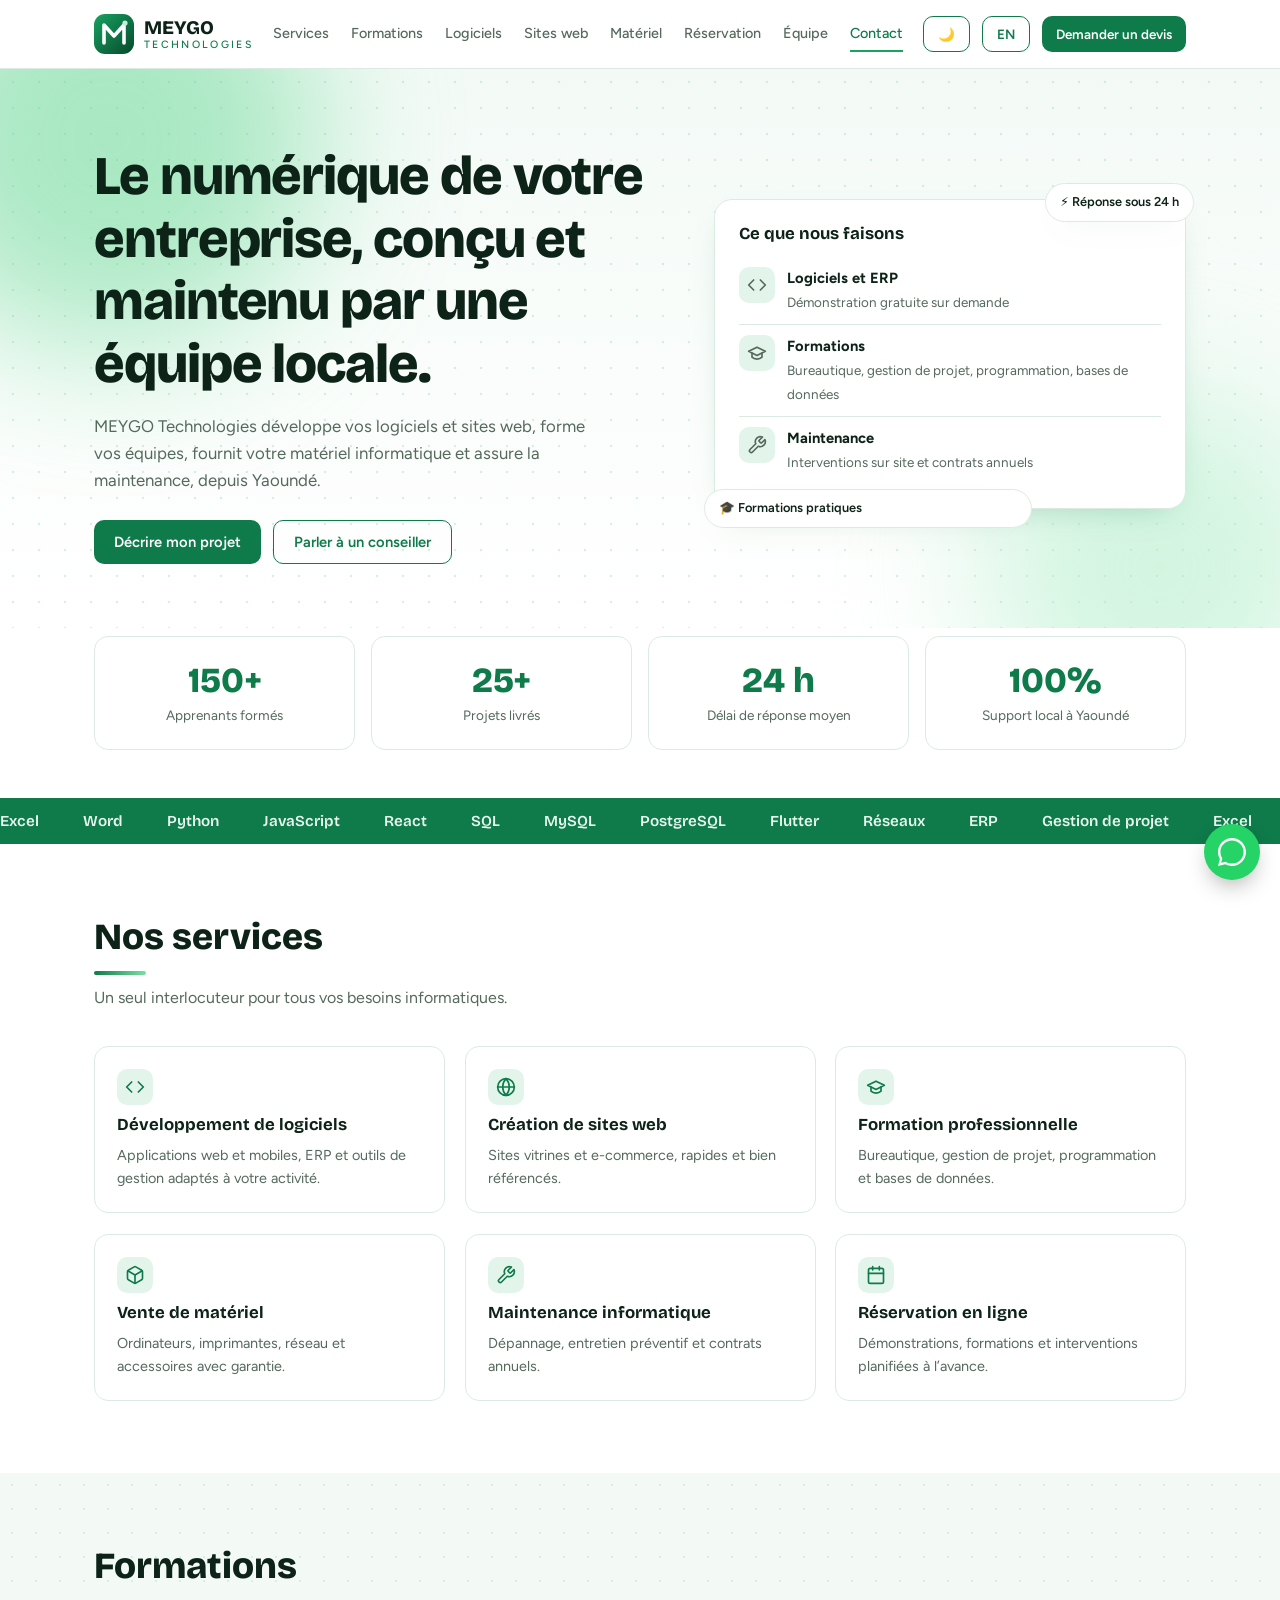
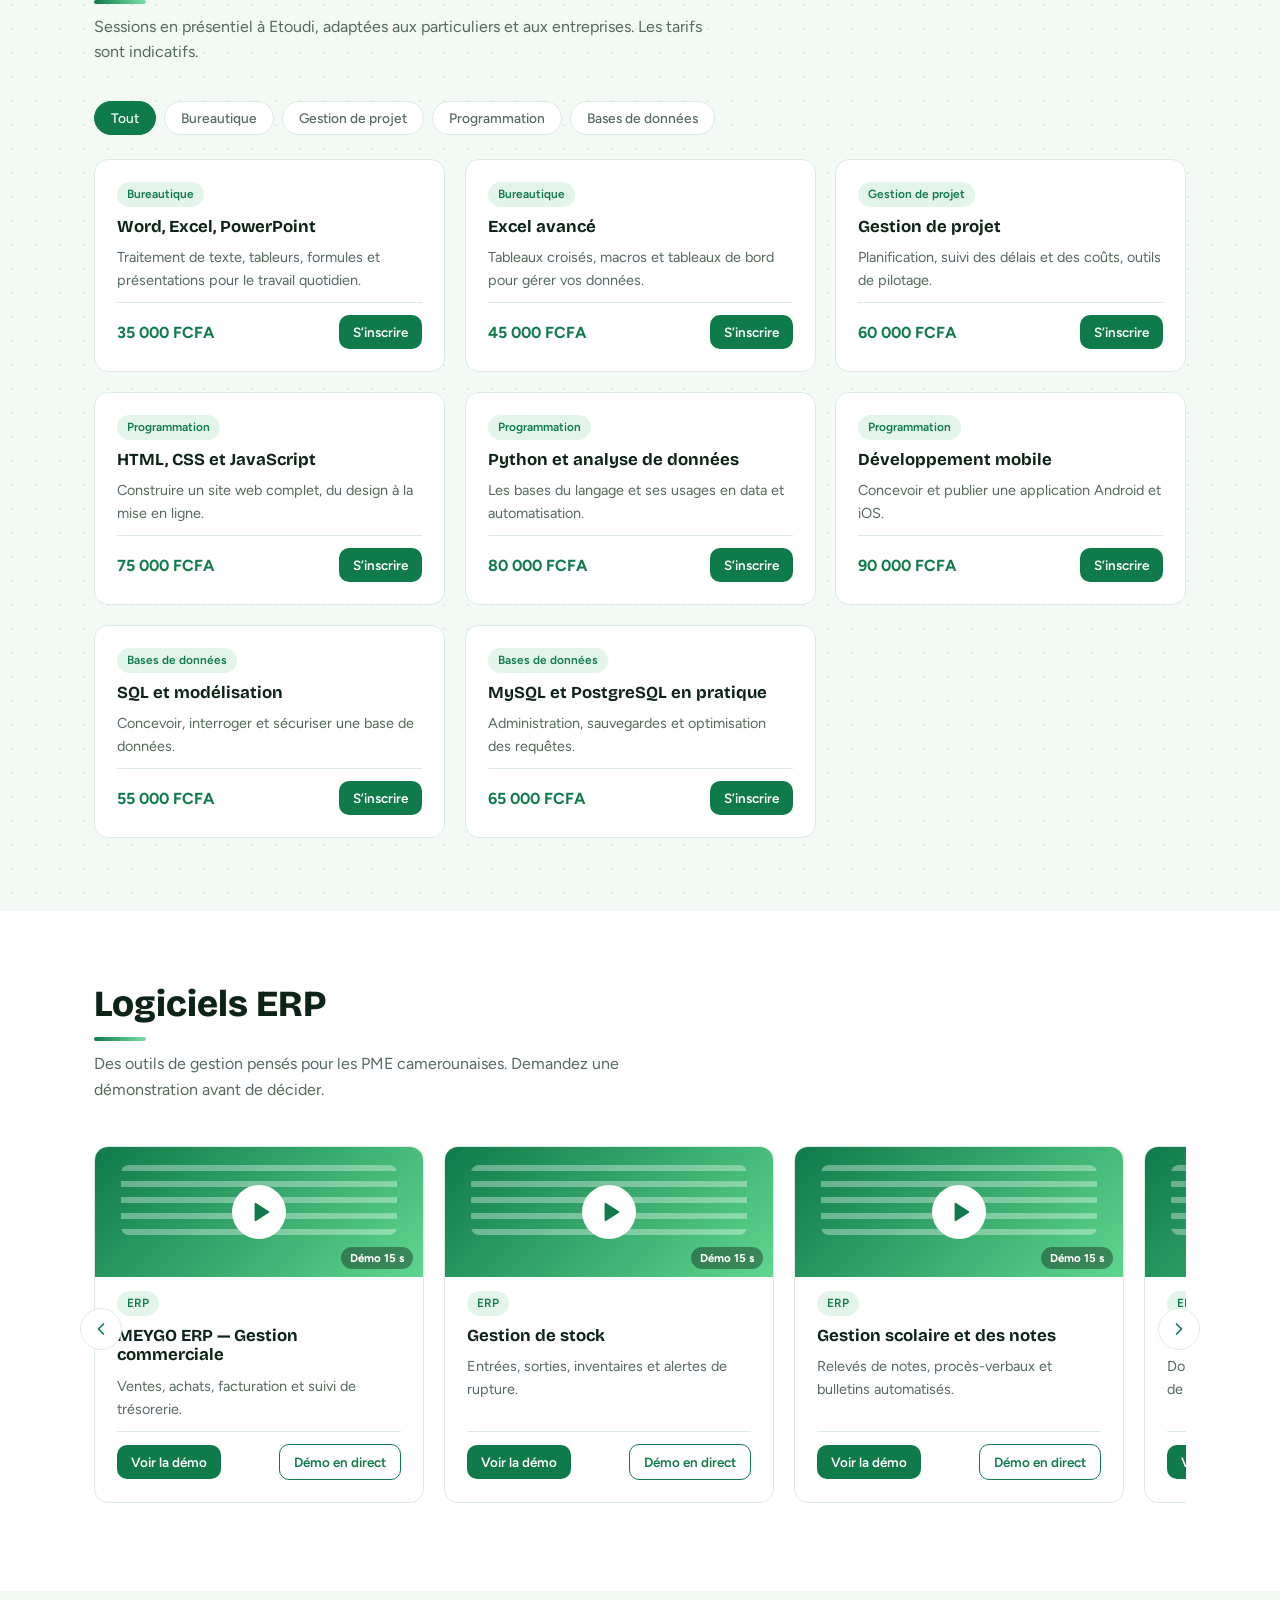
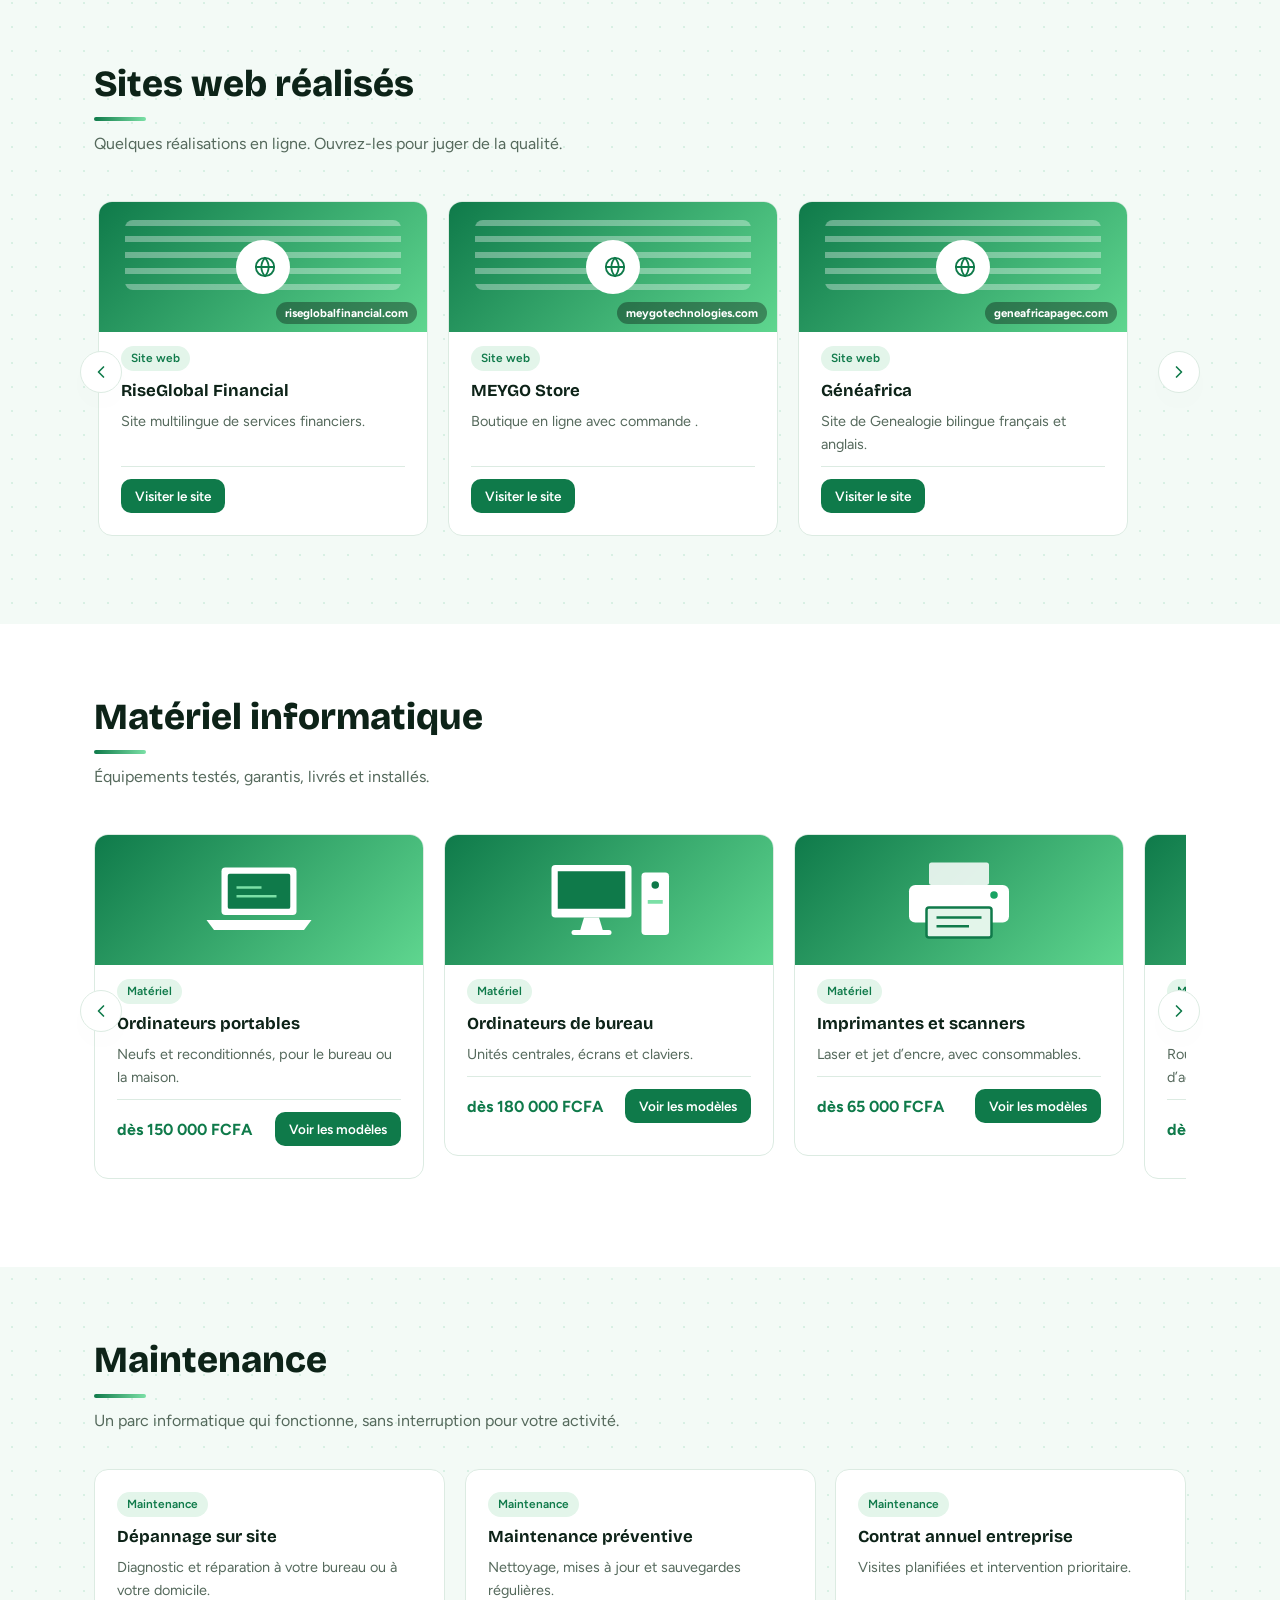
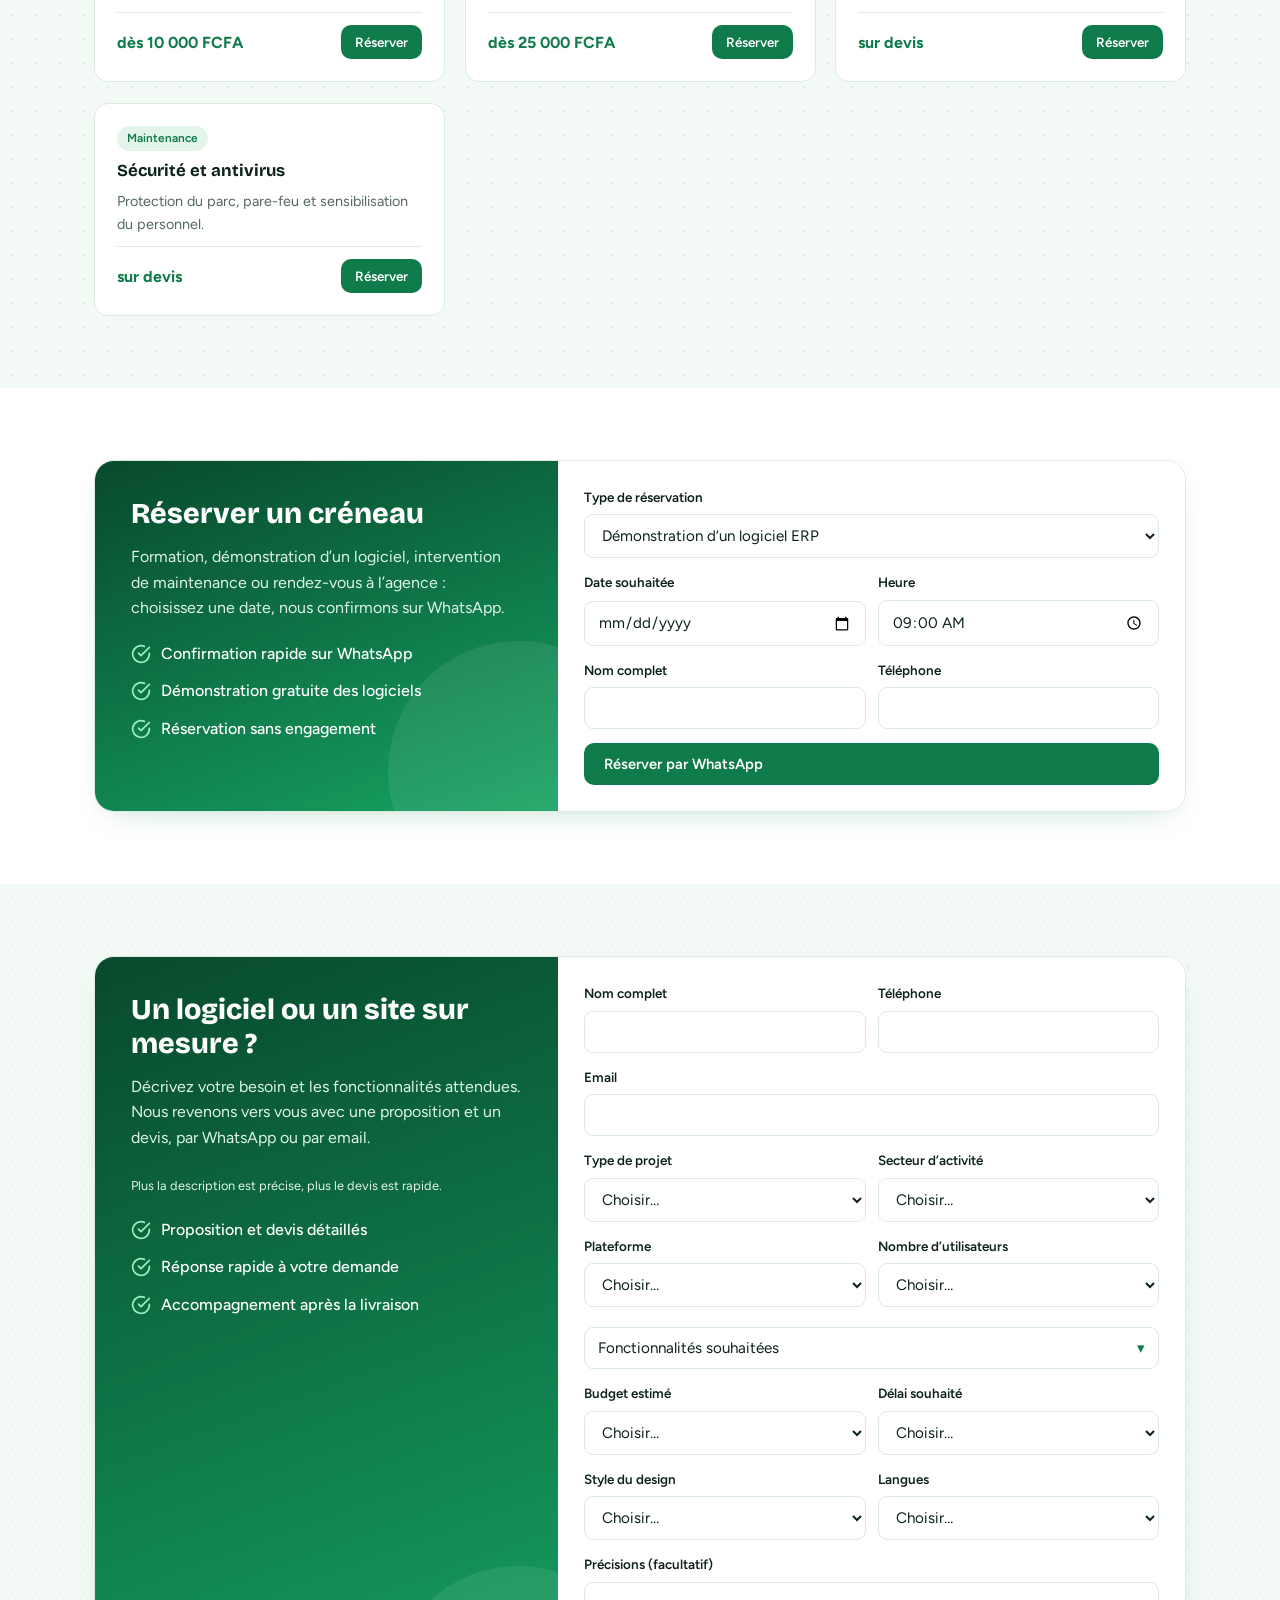
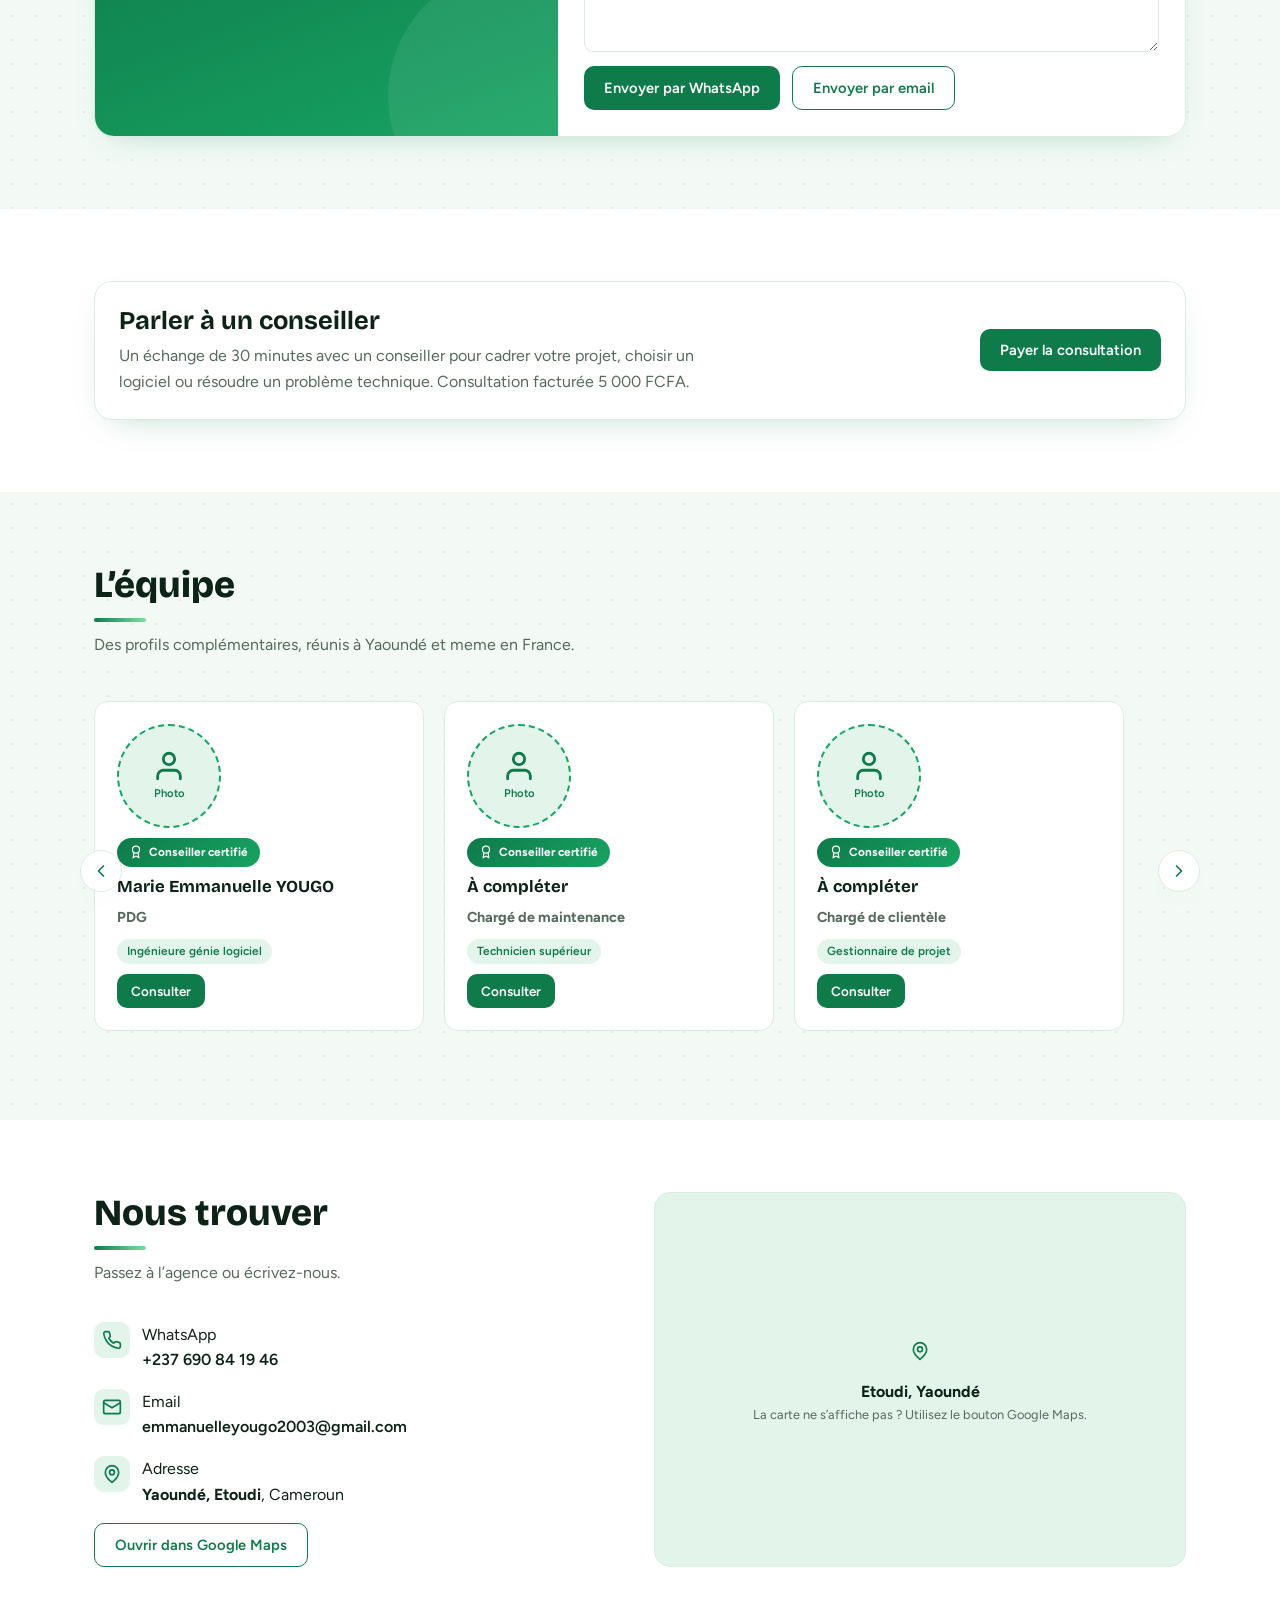
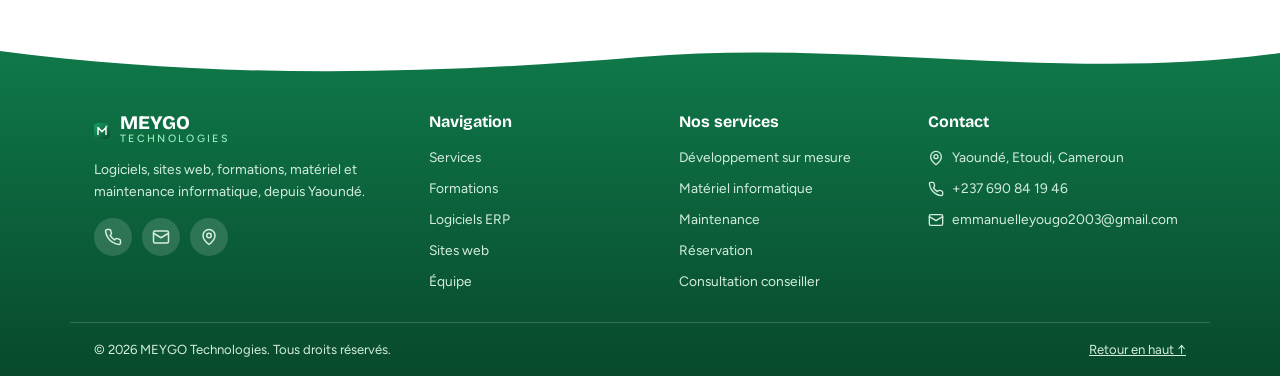
==== index.html @ 1a4bf501 "Mise à jour de la page index" ====
<!DOCTYPE html>
<html lang="fr">
<head>
<meta charset="UTF-8">
<meta name="viewport" content="width=device-width, initial-scale=1, viewport-fit=cover">
<title>MEYGO Technologies — Solutions numériques à Yaoundé</title>
<link rel="preconnect" href="https://fonts.googleapis.com">
<link rel="preconnect" href="https://fonts.gstatic.com" crossorigin>
<link href="https://fonts.googleapis.com/css2?family=Bricolage+Grotesque:wght@600;700;800&family=Figtree:wght@400;500;600&display=swap" rel="stylesheet">
<style>
:root{--bg:#fff;--soft:#f3faf6;--card:#fff;--ink:#0d2318;--dim:#55695c;--line:#dcebe2;--g:#0f7a4a;--g2:#17a362;--gl:#e3f5ea;--sh:0 12px 32px -18px rgba(15,122,74,.35);color-scheme:light;padding-top:env(safe-area-inset-top,0px);padding-bottom:env(safe-area-inset-bottom,0px)}
@media (prefers-color-scheme:dark){:root:not([data-theme="light"]){--bg:#0b1511;--soft:#10201a;--card:#13261e;--ink:#eaf5ee;--dim:#9db3a6;--line:#1f3a2e;--gl:#16382a;color-scheme:dark}}
*{margin:0;padding:0;box-sizing:border-box}
html{scroll-behavior:smooth;scroll-padding-top:80px}
body{background:var(--bg);color:var(--ink);font-family:'Figtree',system-ui,sans-serif;line-height:1.6;overflow-x:hidden}
h1,h2,h3,h4{font-family:'Bricolage Grotesque','Figtree',sans-serif;line-height:1.15}
a{color:inherit}
.wrap{max-width:1140px;margin:0 auto;padding:0 24px}
section{padding:72px 0}
.alt{background:var(--soft)}
.sec-h{max-width:620px;margin-bottom:36px}
.sec-h h2{font-size:clamp(1.7rem,3.2vw,2.3rem);font-weight:800;margin-bottom:10px}
.sec-h p{color:var(--dim)}
:focus-visible{outline:3px solid var(--g2);outline-offset:2px}
header{position:sticky;top:0;z-index:50;background:color-mix(in srgb,var(--bg) 88%,transparent);backdrop-filter:blur(12px);border-bottom:1px solid var(--line)}
.nav{display:flex;align-items:center;justify-content:space-between;gap:16px;padding:14px 24px;max-width:1140px;margin:0 auto}
.logo{font-family:'Bricolage Grotesque',sans-serif;font-weight:800;font-size:1.25rem;display:flex;align-items:center;gap:10px;text-decoration:none}
.mark{width:34px;height:34px;border-radius:9px;background:var(--g);color:#fff;display:grid;place-items:center;font-size:.95rem}
.logo small{display:block;font-family:'Figtree';font-weight:500;font-size:.7rem;color:var(--dim)}
.links{display:flex;gap:22px;font-size:.9rem;font-weight:500}
.links a{text-decoration:none;color:var(--dim)}.links a:hover{color:var(--g)}
.btn{display:inline-flex;align-items:center;gap:8px;border:0;cursor:pointer;font:600 .92rem 'Figtree',sans-serif;padding:12px 20px;border-radius:10px;text-decoration:none;background:var(--g);color:#fff;transition:background .2s}
.btn:hover{background:var(--g2)}
.btn.out{background:transparent;color:var(--g);border:1.5px solid var(--g)}
.btn.out:hover{background:var(--gl)}
.btn.sm{padding:9px 14px;font-size:.84rem}
@media(max-width:900px){.links{display:none}}
.hero{padding:64px 0 56px;background:linear-gradient(180deg,var(--soft),var(--bg))}
.hero .wrap{display:grid;grid-template-columns:1.15fr .85fr;gap:44px;align-items:center}
@media(max-width:860px){.hero .wrap{grid-template-columns:1fr}}
.hero h1{font-size:clamp(2.1rem,4.6vw,3.4rem);font-weight:800;letter-spacing:-.02em}
.hero h1 em{font-style:normal;color:var(--g)}
.hero p{color:var(--dim);font-size:1.05rem;max-width:520px;margin:18px 0 26px}
.row{display:flex;gap:12px;flex-wrap:wrap}
.panel{background:var(--card);border:1px solid var(--line);border-radius:18px;padding:24px;box-shadow:var(--sh)}
.panel h3{font-size:1.05rem;margin-bottom:14px}
.panel li{list-style:none;display:flex;gap:12px;align-items:flex-start;padding:10px 0;border-top:1px solid var(--line);font-size:.92rem}
.panel li:first-of-type{border-top:0}
.panel li b{display:block}.panel li span{color:var(--dim);font-size:.84rem}
.ic{flex:none;width:36px;height:36px;border-radius:10px;background:var(--gl);display:grid;place-items:center;font-size:1.1rem}
.grid{display:grid;grid-template-columns:repeat(3,1fr);gap:20px}
@media(max-width:960px){.grid{grid-template-columns:repeat(2,1fr)}}
@media(max-width:600px){.grid{grid-template-columns:1fr}}
.card{background:var(--card);border:1px solid var(--line);border-radius:14px;padding:22px;display:flex;flex-direction:column;gap:10px}
.card h3{font-size:1.05rem}
.card p{color:var(--dim);font-size:.9rem;flex:1}
.tag{align-self:flex-start;font-size:.74rem;font-weight:600;color:var(--g);background:var(--gl);padding:3px 10px;border-radius:99px}
.foot{display:flex;align-items:center;justify-content:space-between;gap:10px;padding-top:12px;border-top:1px solid var(--line);flex-wrap:wrap}
.price{font-weight:700;color:var(--g)}
.tabs{display:flex;gap:8px;flex-wrap:wrap;margin-bottom:24px}
.tab{border:1px solid var(--line);background:var(--card);color:var(--dim);font:500 .86rem 'Figtree';padding:8px 16px;border-radius:99px;cursor:pointer}
.tab[aria-pressed="true"]{background:var(--g);border-color:var(--g);color:#fff}
.two{display:grid;grid-template-columns:1fr 1fr;gap:28px}
@media(max-width:860px){.two{grid-template-columns:1fr}}
form.box{background:var(--card);border:1px solid var(--line);border-radius:16px;padding:26px;display:grid;gap:14px;box-shadow:var(--sh)}
label{font-size:.84rem;font-weight:600;display:grid;gap:6px}
input,select,textarea{font:400 .95rem 'Figtree',sans-serif;padding:11px 13px;border:1px solid var(--line);border-radius:9px;background:var(--bg);color:var(--ink);width:100%}
textarea{min-height:100px;resize:vertical}
.f2{display:grid;grid-template-columns:1fr 1fr;gap:12px}
@media(max-width:520px){.f2{grid-template-columns:1fr}}
.note{font-size:.8rem;color:var(--dim)}
.team .card{align-items:flex-start}
.av{width:56px;height:56px;border-radius:50%;background:var(--g);color:#fff;display:grid;place-items:center;font:700 1.1rem 'Bricolage Grotesque'}
.chips{display:flex;gap:6px;flex-wrap:wrap}
.mapbox{position:relative;border-radius:16px;overflow:hidden;border:1px solid var(--line);min-height:320px;background:var(--gl);display:grid;place-items:center;text-align:center}
.mapbox iframe{position:absolute;inset:0;width:100%;height:100%;border:0}
.mapbox .fb{padding:24px}
.ct li{list-style:none;display:flex;gap:12px;margin-bottom:16px}
.ct a{text-decoration:none;font-weight:600}
footer{background:var(--g);color:#e9f8ef;padding:30px 0;font-size:.86rem;text-align:center}
.modal{position:fixed;inset:0;background:rgba(5,25,15,.55);display:none;place-items:center;z-index:100;padding:20px}
.modal.on{display:grid}
.mbox{background:var(--card);border-radius:18px;padding:26px;max-width:420px;width:100%;display:grid;gap:14px;max-height:90vh;overflow:auto}
.pay{display:grid;grid-template-columns:1fr 1fr;gap:10px}
.pay button{padding:14px;border-radius:10px;border:2px solid var(--line);background:var(--bg);color:var(--ink);font:700 .95rem 'Figtree';cursor:pointer}
.pay button[aria-pressed="true"]{border-color:var(--g);background:var(--gl)}
.steps{background:var(--soft);border-radius:10px;padding:14px;font-size:.88rem}
.wa{position:fixed;right:20px;bottom:calc(20px + env(safe-area-inset-bottom,0px));z-index:60;width:56px;height:56px;border-radius:50%;background:#25d366;display:grid;place-items:center;box-shadow:0 10px 24px -8px rgba(0,0,0,.4)}
.wa svg{width:28px;height:28px;fill:#fff}
@media(prefers-reduced-motion:reduce){*{transition:none!important;scroll-behavior:auto!important}}

/* ===== EFFETS VISUELS ===== */
:root[data-theme="dark"]{--bg:#0b1511;--soft:#10201a;--card:#13261e;--ink:#eaf5ee;--dim:#9db3a6;--line:#1f3a2e;--gl:#16382a;color-scheme:dark}
#bar{position:fixed;top:0;left:0;right:0;height:3px;z-index:120;background:linear-gradient(90deg,var(--g),#7be0a6);transform:scaleX(0);transform-origin:left}
header{transition:box-shadow .3s}header.sc{box-shadow:0 10px 30px -18px rgba(15,122,74,.5)}
.nav{transition:padding .3s}header.sc .nav{padding-top:8px;padding-bottom:8px}
.links a{position:relative;padding:4px 0}
.links a::after{content:"";position:absolute;left:0;bottom:-2px;height:2px;width:100%;background:var(--g2);transform:scaleX(0);transform-origin:left;transition:transform .3s}
.links a:hover::after,.links a.on::after{transform:scaleX(1)}.links a.on{color:var(--g)}
.burger{display:none}
@media(max-width:900px){.burger{display:inline-flex}.links{display:none;position:absolute;top:100%;left:0;right:0;flex-direction:column;gap:14px;padding:16px 24px;background:var(--bg);border-bottom:1px solid var(--line)}.links.open{display:flex}}
.hero{position:relative;overflow:hidden;background:radial-gradient(circle,rgba(23,163,98,.16) 1.3px,transparent 1.6px) 0 0/26px 26px,linear-gradient(180deg,var(--soft),var(--bg))}
.hero .wrap{position:relative;z-index:1}
.blob{position:absolute;border-radius:50%;filter:blur(70px);opacity:.5;animation:drift 14s ease-in-out infinite alternate}
.b1{width:420px;height:420px;background:#5fd68f;top:-140px;left:-100px}
.b2{width:360px;height:360px;background:#a8ecc3;bottom:-120px;right:-60px;animation-delay:-6s}
@keyframes drift{to{transform:translate(60px,40px) scale(1.15)}}
@keyframes up{from{opacity:0;transform:translateY(26px)}to{opacity:1;transform:none}}
.hero h1{animation:up .8s both}.hero p{animation:up .8s .15s both}.hero .row{animation:up .8s .3s both}.hv{animation:up .9s .25s both}
.hv{position:relative}
.fl{position:absolute;z-index:2;background:var(--card);border:1px solid var(--line);border-radius:99px;padding:8px 14px;font-size:.8rem;font-weight:600;box-shadow:var(--sh);animation:bob 4s ease-in-out infinite}
.f1{top:-16px;right:-8px}.f2{bottom:-18px;left:-10px;animation-delay:-2s}
@keyframes bob{50%{transform:translateY(-9px)}}
.stats{display:grid;grid-template-columns:repeat(4,1fr);gap:16px;padding:8px 0 0}
@media(max-width:700px){.stats{grid-template-columns:repeat(2,1fr)}}
.stat{background:var(--card);border:1px solid var(--line);border-radius:14px;padding:22px;text-align:center}
.stat b{display:block;font:800 2.2rem 'Bricolage Grotesque',sans-serif;color:var(--g)}
.stat span{font-size:.85rem;color:var(--dim)}
.mq{overflow:hidden;background:var(--g);color:#e9f8ef;padding:14px 0;margin-top:48px}
.mq div{display:flex;gap:44px;width:max-content;animation:slide 32s linear infinite;font:600 .95rem 'Bricolage Grotesque',sans-serif;white-space:nowrap}
.mq:hover div{animation-play-state:paused}
@keyframes slide{to{transform:translateX(-50%)}}
.alt{background:radial-gradient(circle,rgba(23,163,98,.12) 1.2px,transparent 1.5px) 0 0/24px 24px,var(--soft)}
.sec-h h2::after{content:"";display:block;width:52px;height:4px;border-radius:4px;background:linear-gradient(90deg,var(--g),#7be0a6);margin-top:12px}
.rv{opacity:0;translate:0 28px;transition:opacity .7s,translate .7s}
.rv.in{opacity:1;translate:0 0}
.card,.tilt{transform:perspective(900px) rotateX(var(--rx,0deg)) rotateY(var(--ry,0deg)) translateY(var(--ty,0));transition:transform .25s,box-shadow .25s,border-color .25s,opacity .7s,translate .7s}
.card{position:relative;overflow:hidden}
.card::before{content:"";position:absolute;top:0;left:0;right:0;height:3px;background:linear-gradient(90deg,var(--g),#7be0a6);transform:scaleX(0);transform-origin:left;transition:transform .4s}
.card:hover{--ty:-6px;border-color:var(--g2);box-shadow:0 22px 40px -22px rgba(15,122,74,.55)}
.card:hover::before{transform:scaleX(1)}
.card .ic{transition:transform .3s,background .3s}.card:hover .ic{transform:rotate(-8deg) scale(1.12);background:var(--g2)}
.btn{position:relative;overflow:hidden}
.btn:not(.out)::after{content:"";position:absolute;top:0;left:-70%;width:50%;height:100%;background:linear-gradient(100deg,transparent,rgba(255,255,255,.35),transparent);transform:skewX(-20deg);transition:left .6s}
.btn:hover::after{left:130%}
.btn:hover{transform:translateY(-2px)}.btn{transition:background .2s,transform .2s}
.rp{position:absolute;border-radius:50%;background:rgba(255,255,255,.5);transform:scale(0);animation:rip .6s ease-out forwards;pointer-events:none}
@keyframes rip{to{transform:scale(4);opacity:0}}
.wa{animation:bob 3.2s ease-in-out infinite}
.mbox{animation:up .35s both}
@media(prefers-reduced-motion:reduce){.rv{opacity:1!important;translate:none!important}.blob,.fl,.mq div,.wa,.hero *{animation:none!important}}

/* ===== V3 : logo, splash, header, carrousels, démo, footer ===== */
#splash{position:fixed;inset:0;z-index:300;background:var(--bg);display:grid;place-items:center;text-align:center;transition:opacity .6s,visibility .6s;animation:spx 0s 4.5s forwards}
#splash.out{opacity:0;visibility:hidden}
@keyframes spx{to{visibility:hidden}}
#splash svg{width:120px;height:120px;filter:drop-shadow(0 18px 24px rgba(15,122,74,.35));animation:pop .8s both}
#splash path.m{stroke-dasharray:80;stroke-dashoffset:80;animation:dr 1.1s .35s ease forwards}
#splash circle.nd{opacity:0;animation:fi .4s 1.3s forwards}
@keyframes dr{to{stroke-dashoffset:0}}@keyframes fi{to{opacity:1}}@keyframes pop{from{transform:scale(.5) rotate(-12deg);opacity:0}}
#splash h2{font-size:1.9rem;margin-top:16px;animation:up .7s 1s both}#splash p{color:var(--dim);animation:up .7s 1.25s both}
.ld{width:180px;height:4px;border-radius:4px;background:var(--line);margin:22px auto 0;overflow:hidden}.ld i{display:block;height:100%;background:linear-gradient(90deg,var(--g),#7be0a6);animation:ldb 2.3s ease forwards}
@keyframes ldb{from{width:0}to{width:100%}}
.lg{width:40px;height:40px;flex:none}
.tb{background:linear-gradient(90deg,#08492c,var(--g));color:#e9f8ef;font-size:.8rem;max-height:40px;overflow:hidden;transition:max-height .3s,opacity .3s}
header.sc .tb{max-height:0;opacity:0}
.tbi{display:flex;gap:22px;justify-content:flex-end;padding:8px 24px}
.tbi a,.tbi span{display:inline-flex;align-items:center;gap:6px;text-decoration:none}.tbi a:hover{text-decoration:underline}
@media(max-width:700px){.tb{display:none}}
.i{display:inline-grid;place-items:center}.ic svg{width:20px;height:20px}.ic{color:var(--g)}.card:hover .ic{color:#fff}
.logo{font-size:1.2rem;line-height:1.05}.logo small{font-size:.66rem;letter-spacing:.22em;text-transform:uppercase;color:var(--g)}
.car{position:relative}
.track{display:flex;gap:20px;overflow-x:auto;scroll-snap-type:x mandatory;padding:8px 4px 16px;scrollbar-width:none}
.track::-webkit-scrollbar{display:none}
.car .card{flex:0 0 min(330px,86%);scroll-snap-align:start}
.cb{position:absolute;top:50%;z-index:5;width:42px;height:42px;border-radius:50%;border:1px solid var(--line);background:var(--card);color:var(--g);cursor:pointer;display:grid;place-items:center;box-shadow:var(--sh);transform:translateY(-50%);transition:background .2s,color .2s}
.cb:hover{background:var(--g);color:#fff}.cb.p{left:-14px}.cb.n{right:-14px}.cb svg{width:20px;height:20px}
@media(max-width:600px){.cb.p{left:2px}.cb.n{right:2px}}
.thumb{position:relative;height:130px;margin:-22px -22px 4px;background:linear-gradient(135deg,#0f7a4a,#5fd68f);display:grid;place-items:center;cursor:pointer;overflow:hidden}
.thumb::before{content:"";position:absolute;inset:18px 26px auto;height:70px;border-radius:8px;background:repeating-linear-gradient(180deg,rgba(255,255,255,.35) 0 6px,transparent 6px 16px)}
.thumb b{position:relative;width:54px;height:54px;border-radius:50%;background:#fff;color:var(--g);display:grid;place-items:center;animation:ring 2s infinite}
.thumb b svg{width:22px;height:22px;margin-left:3px}
.thumb em{position:absolute;right:10px;bottom:8px;font-style:normal;font-size:.72rem;font-weight:700;color:#fff;background:rgba(0,0,0,.35);padding:2px 9px;border-radius:99px}
@keyframes ring{0%{box-shadow:0 0 0 0 rgba(255,255,255,.7)}100%{box-shadow:0 0 0 18px rgba(255,255,255,0)}}
.tm{align-items:center;text-align:center}.tm .row{justify-content:center}
.ph{position:relative;width:104px;height:104px;border-radius:50%;border:2px dashed var(--g2);background:var(--gl);color:var(--g);display:grid;place-items:center;overflow:hidden;font-size:.7rem;font-weight:600}
.ph img{width:100%;height:100%;object-fit:cover}.ph svg{width:34px;height:34px;display:block;margin:0 auto 2px}
.bdg{display:inline-flex;align-items:center;gap:6px;background:linear-gradient(135deg,var(--g),var(--g2));color:#fff;font-size:.74rem;font-weight:700;padding:5px 12px;border-radius:99px}
.bdg svg{width:14px;height:14px}
.split{display:grid;grid-template-columns:.85fr 1.15fr;border-radius:20px;overflow:hidden;box-shadow:var(--sh);border:1px solid var(--line)}
@media(max-width:860px){.split{grid-template-columns:1fr}}
.side{background:linear-gradient(160deg,#08492c,var(--g) 55%,var(--g2));color:#fff;padding:36px;display:flex;flex-direction:column;gap:14px;position:relative;overflow:hidden}
.side::after{content:"";position:absolute;width:260px;height:260px;border-radius:50%;background:rgba(255,255,255,.08);right:-90px;bottom:-90px}
.side h2{font-size:1.8rem;font-weight:800}.side p{color:#dff5e8}
.chk{list-style:none;display:grid;gap:12px;margin-top:6px;position:relative;z-index:1}
.chk li{display:flex;gap:10px;align-items:center;font-weight:500}.chk svg{width:20px;height:20px;flex:none;color:#9cf0c0}
.split form.box{border:0;border-radius:0;box-shadow:none;height:100%;align-content:start}
#dm .mbox{max-width:760px}
.win{border:1px solid var(--line);border-radius:12px;overflow:hidden;background:var(--bg)}
.wbar{display:flex;align-items:center;gap:6px;background:var(--gl);padding:9px 12px;font-size:.78rem;font-weight:600}
.wbar i{width:10px;height:10px;border-radius:50%;background:#ff6b5e}.wbar i:nth-child(2){background:#ffc23d}.wbar i:nth-child(3){background:#2fcf64}.wbar span{margin-left:10px;color:var(--dim)}
.wbody{display:grid;grid-template-columns:170px 1fr;min-height:260px}
@media(max-width:600px){.wbody{grid-template-columns:1fr}#dside{display:none}}
#dside{background:var(--soft);border-right:1px solid var(--line);padding:12px;display:grid;gap:6px;align-content:start;font-size:.8rem}
#dside div{padding:8px 10px;border-radius:8px;color:var(--dim);transition:.3s}#dside div.on{background:var(--g);color:#fff;font-weight:600}
#dscene{position:relative;padding:26px;display:grid;gap:10px;align-content:center;text-align:center;justify-items:center}
#dscene>*{animation:up .5s both}
.sci{width:64px;height:64px;border-radius:18px;background:var(--gl);color:var(--g);display:grid;place-items:center}.sci svg{width:30px;height:30px}
.bars{display:flex;gap:8px;align-items:flex-end;height:80px;margin-top:6px}
.bars i{width:22px;border-radius:5px 5px 0 0;background:linear-gradient(180deg,var(--g2),var(--g));height:10px;animation:gr 1s ease forwards}
@keyframes gr{to{height:var(--h)}}
.cur{position:absolute;width:16px;height:16px;border-radius:50%;background:var(--g2);box-shadow:0 0 0 6px rgba(23,163,98,.25);left:20%;top:70%;animation:mv 3s ease-in-out both}
@keyframes mv{to{left:72%;top:36%}}
.dprog{height:5px;background:var(--line);border-radius:5px;overflow:hidden}.dprog div{height:100%;width:0;background:linear-gradient(90deg,var(--g),#7be0a6);transition:width 15s linear}
footer.ft{padding:0;text-align:left;background:linear-gradient(180deg,#0f7a4a,#08492c);color:#d4eede}
.wv{display:block;width:100%;height:40px;color:var(--bg)}
.fg{display:grid;grid-template-columns:1.4fr 1fr 1fr 1.2fr;gap:34px;padding:34px 24px 30px}
@media(max-width:860px){.fg{grid-template-columns:1fr 1fr}}@media(max-width:520px){.fg{grid-template-columns:1fr}}
.fg h4{color:#fff;margin-bottom:14px;font-size:1rem}.fg ul{list-style:none;display:grid;gap:9px}.fg a{text-decoration:none}.fg a:hover{color:#fff;text-decoration:underline}
.fg li{display:flex;gap:8px;align-items:flex-start}.fg svg{width:16px;height:16px;margin-top:4px;flex:none}
.fb2{display:flex;justify-content:space-between;gap:12px;flex-wrap:wrap;border-top:1px solid rgba(255,255,255,.18);padding:16px 24px;font-size:.82rem}
.soc{display:flex;gap:10px;margin-top:16px}.soc a{width:38px;height:38px;border-radius:50%;background:rgba(255,255,255,.14);display:grid;place-items:center;transition:.2s}.soc a:hover{background:#fff;color:var(--g)}.soc svg{width:18px;height:18px;margin:0}
/* ===== V4 : fond d'accueil + responsive ===== */
html{overflow-x:hidden}
.hero{background:url("data:image/svg+xml,%3Csvg xmlns='http://www.w3.org/2000/svg' width='600' height='400' fill='none' stroke='%23fff' stroke-opacity='.2'%3E%3Cpath d='M0 300h120l40-60h140l40 60h120M120 100h100l30 40h160M300 400V300M450 0v140l60 60h90'/%3E%3Cg fill='%23fff' fill-opacity='.4' stroke='none'%3E%3Ccircle cx='120' cy='300' r='5'/%3E%3Ccircle cx='300' cy='240' r='5'/%3E%3Ccircle cx='220' cy='100' r='5'/%3E%3Ccircle cx='450' cy='140' r='5'/%3E%3Ccircle cx='510' cy='200' r='5'/%3E%3C/g%3E%3C/svg%3E") 0 0/600px 400px,radial-gradient(circle at 82% 8%,rgba(123,224,166,.4),transparent 50%),linear-gradient(135deg,#06402a,#0f7a4a 60%,#17a362);color:#fff;padding:76px 0 84px}
.hero h1{color:#fff}.hero p{color:#dff5e8}
.hero .btn:not(.out){background:#fff;color:var(--g)}.hero .btn:not(.out):hover{background:#e3f5ea}
.hero .btn.out{color:#fff;border-color:#fff}.hero .btn.out:hover{background:rgba(255,255,255,.15)}
.blob{opacity:.22}
.stats{margin-top:-34px;position:relative;z-index:2}
.hv{min-width:0}
.hero .wrap{grid-template-columns:minmax(0,1.1fr) minmax(0,.9fr)}
.grid{grid-template-columns:repeat(3,minmax(0,1fr))}
.two{grid-template-columns:minmax(0,1fr) minmax(0,1fr)}
.split{grid-template-columns:minmax(0,.85fr) minmax(0,1.15fr)}
@media(max-width:980px){.grid{grid-template-columns:repeat(2,minmax(0,1fr))}}
@media(max-width:860px){.hero .wrap,.two,.split{grid-template-columns:minmax(0,1fr)}.hero{padding:56px 0 76px}}
@media(max-width:640px){.wrap{padding:0 16px}.nav{padding:10px 16px;gap:8px}.nav .row{gap:6px}.nav .row .btn:not(.burger):not(#theme):not(#lang){display:none}.btn.sm{padding:8px 11px}.logo small{display:none}.logo{font-size:1.05rem}.lg{width:34px;height:34px}section{padding:48px 0}.hero{padding:44px 0 64px}.hero p{font-size:1rem}.grid{grid-template-columns:minmax(0,1fr)}.fl{display:none}.side{padding:24px}.sec-h{margin-bottom:24px}.stat{padding:16px}.stat b{font-size:1.7rem}.fg{padding:28px 16px}.fb2{padding:14px 16px}.mbox{padding:18px}.wa{width:50px;height:50px;right:14px}input,select,textarea{font-size:16px}.hero .row .btn{flex:1 1 100%;justify-content:center}.panel{padding:18px}}
/* ===== V5 ===== */
.hero{background:radial-gradient(circle,rgba(23,163,98,.16) 1.3px,transparent 1.6px) 0 0/26px 26px,linear-gradient(180deg,var(--soft),var(--bg));color:inherit;padding:76px 0 64px}
.hero h1{color:var(--ink)}.hero p{color:var(--dim)}
.hero .btn:not(.out){background:var(--g);color:#fff}.hero .btn:not(.out):hover{background:var(--g2)}
.hero .btn.out{color:var(--g);border-color:var(--g)}.hero .btn.out:hover{background:var(--gl)}
.blob{opacity:.5}.stats{margin-top:0}
@media(max-width:860px){.hero{padding:56px 0 48px}}@media(max-width:640px){.hero{padding:44px 0 40px}}
.mimg{height:130px;margin:-22px -22px 4px;background:linear-gradient(135deg,#0f7a4a,#5fd68f);display:grid;place-items:center}.mimg svg{width:150px;height:100px}
.mt{width:100%;max-width:380px;display:grid;gap:6px;text-align:left;margin-top:4px}
.rw{display:flex;justify-content:space-between;gap:10px;background:var(--soft);border:1px solid var(--line);border-radius:8px;padding:7px 12px;font-size:.82rem;animation:up .4s both}.rw b{color:var(--g);white-space:nowrap}
.dd summary{font:400 .95rem 'Figtree',sans-serif;padding:11px 13px;border:1px solid var(--line);border-radius:9px;background:var(--bg);cursor:pointer;list-style:none;display:flex;justify-content:space-between;margin-top:6px}
.dd summary::after{content:"▾";color:var(--g)}
.ddl{display:grid;gap:8px;padding:12px;border:1px solid var(--line);border-radius:9px;margin-top:6px;background:var(--bg)}
.ck{display:flex;gap:8px;align-items:center;font-weight:500}.ck input{width:auto}
/* ===== V6 : matériel déroulant ===== */
#gMat .track{align-items:flex-start}
.mimg{cursor:pointer}
.tg .c,.card.open .tg .o{display:none}.card.open .tg .c{display:inline}
.pl{display:grid;gap:8px;max-height:0;overflow:hidden;transition:max-height .5s ease}
.card.open .pl{max-height:700px;margin-top:4px}
.pi{display:grid;gap:6px;padding:10px 12px;border:1px solid var(--line);border-radius:10px;background:var(--soft);font-size:.84rem;line-height:1.4}
.pr{display:flex;justify-content:space-between;align-items:center;gap:8px}.pr b{color:var(--g);white-space:nowrap}
.pi .btn{padding:6px 10px;font-size:.76rem}
/* ===== V7 : photos et détails par appareil ===== */
.pi{grid-template-columns:84px minmax(0,1fr);align-items:start}
.pp{width:84px;height:64px;border-radius:8px;background:linear-gradient(135deg,#0f7a4a,#5fd68f);display:grid;place-items:center;overflow:hidden}
.pp img{width:100%;height:100%;object-fit:cover}.pp svg{width:74px;height:50px}
.nm{display:block;margin-bottom:4px;font-size:.88rem}
.sp{list-style:none;display:grid;gap:3px;font-size:.76rem;color:var(--dim)}
.sp li{display:flex;justify-content:space-between;gap:8px;border-top:1px dashed var(--line);padding-top:3px}
.sp span{font-weight:600;color:var(--ink)}.sp em{font-style:normal;text-align:right}
.pi .pr{grid-column:1/-1}
</style>
</head>
<body>
<svg width="0" height="0" style="position:absolute" aria-hidden="true"><symbol id="lg" viewBox="0 0 40 40"><defs><linearGradient id="lgg" x1="0" y1="0" x2="1" y2="1"><stop offset="0" stop-color="#17a362"/><stop offset="1" stop-color="#08492c"/></linearGradient></defs><rect width="40" height="40" rx="11" fill="url(#lgg)"/><path d="M10 29V11l10 11 10-11v18" fill="none" stroke="#fff" stroke-width="3.6" stroke-linecap="round" stroke-linejoin="round"/><circle cx="31" cy="9" r="2.6" fill="#bff0d3"/></symbol></svg><div id="splash" aria-hidden="true"><div><svg viewBox="0 0 40 40"><defs><linearGradient id="sg" x1="0" y1="0" x2="1" y2="1"><stop offset="0" stop-color="#17a362"/><stop offset="1" stop-color="#08492c"/></linearGradient></defs><rect width="40" height="40" rx="11" fill="url(#sg)"/><path class="m" d="M10 29V11l10 11 10-11v18" fill="none" stroke="#fff" stroke-width="3.6" stroke-linecap="round" stroke-linejoin="round"/><circle class="nd" cx="31" cy="9" r="2.6" fill="#bff0d3"/></svg><h2>MEYGO Technologies</h2><p>Solutions numériques · Yaoundé</p><div class="ld"><i></i></div></div></div>
<div id="bar"></div>
<header>
<div class="tb"></div>
<div class="nav">
  <a class="logo" href="#top" aria-label="MEYGO Technologies"><svg class="lg"><use href="#lg"/></svg><div>MEYGO<small>Technologies</small></div></a>
  <nav class="links"><a href="#services">Services</a><a href="#formations">Formations</a><a href="#logiciels">Logiciels</a><a href="#sites">Sites web</a><a href="#materiel">Matériel</a><a href="#reservation">Réservation</a><a href="#equipe">Équipe</a><a href="#contact">Contact</a></nav>
  <div class="row" style="flex-wrap:nowrap"><button class="btn out sm burger" id="burger" type="button" aria-label="Menu" aria-expanded="false">☰</button><button class="btn out sm" id="theme" type="button" aria-label="Thème clair / sombre">🌙</button><button class="btn out sm" id="lang" type="button" aria-label="Changer de langue / Change language">EN</button><a class="btn sm" href="#sur-mesure">Demander un devis</a></div>
</div></header>

<main id="top">
<section class="hero"><span class="blob b1"></span><span class="blob b2"></span><div class="wrap">
  <div>
    <h1>Le numérique de votre entreprise, conçu et maintenu par une équipe locale.</h1>
    <p>MEYGO Technologies développe vos logiciels et sites web, forme vos équipes, fournit votre matériel informatique et assure la maintenance, depuis Yaoundé.</p>
    <div class="row"><a class="btn" href="#sur-mesure">Décrire mon projet</a><button class="btn out" data-pay>Parler à un conseiller</button></div>
  </div>
  <div class="hv"><span class="fl f1">⚡ Réponse sous 24 h</span><span class="fl f2">🎓 Formations pratiques</span><div class="panel tilt"><h3>Ce que nous faisons</h3><ul>
    <li><span class="ic">🧩</span><div><b>Logiciels et ERP</b><span>Démonstration gratuite sur demande</span></div></li>
    <li><span class="ic">🎓</span><div><b>Formations</b><span>Bureautique, gestion de projet, programmation, bases de données</span></div></li>
    <li><span class="ic">🛠️</span><div><b>Maintenance</b><span>Interventions sur site et contrats annuels</span></div></li>
  </ul></div></div>
</div></section>
<div class="wrap"><div class="stats"><div class="stat"><b data-count="150" data-suf="+">0</b><span>Apprenants formés</span></div><div class="stat"><b data-count="25" data-suf="+">0</b><span>Projets livrés</span></div><div class="stat"><b data-count="24" data-suf=" h">0</b><span>Délai de réponse moyen</span></div><div class="stat"><b data-count="100" data-suf="%">0</b><span>Support local à Yaoundé</span></div></div></div>
<div class="mq" aria-hidden="true"><div><span>Excel</span><span>Word</span><span>Python</span><span>JavaScript</span><span>React</span><span>SQL</span><span>MySQL</span><span>PostgreSQL</span><span>Flutter</span><span>Réseaux</span><span>ERP</span><span>Gestion de projet</span><span>Excel</span><span>Word</span><span>Python</span><span>JavaScript</span><span>React</span><span>SQL</span><span>MySQL</span><span>PostgreSQL</span><span>Flutter</span><span>Réseaux</span><span>ERP</span><span>Gestion de projet</span></div></div>

<section id="services"><div class="wrap">
  <div class="sec-h"><h2>Nos services</h2><p>Un seul interlocuteur pour tous vos besoins informatiques.</p></div>
  <div class="grid" id="gServices"></div>
</div></section>

<section id="formations" class="alt"><div class="wrap">
  <div class="sec-h"><h2>Formations</h2><p>Sessions en présentiel à Etoudi, adaptées aux particuliers et aux entreprises. Les tarifs sont indicatifs.</p></div>
  <div class="tabs" id="tabsF"></div>
  <div class="grid" id="gForm"></div>
</div></section>

<section id="logiciels"><div class="wrap">
  <div class="sec-h"><h2>Logiciels ERP</h2><p>Des outils de gestion pensés pour les PME camerounaises. Demandez une démonstration avant de décider.</p></div>
  <div class="grid" id="gErp"></div>
</div></section>

<section id="sites" class="alt"><div class="wrap">
  <div class="sec-h"><h2>Sites web réalisés</h2><p>Quelques réalisations en ligne. Ouvrez-les pour juger de la qualité.</p></div>
  <div class="grid" id="gSites"></div>
</div></section>

<section id="materiel"><div class="wrap">
  <div class="sec-h"><h2>Matériel informatique</h2><p>Équipements testés, garantis, livrés et installés.</p></div>
  <div class="grid" id="gMat"></div>
</div></section>

<section id="maintenance" class="alt"><div class="wrap">
  <div class="sec-h"><h2>Maintenance</h2><p>Un parc informatique qui fonctionne, sans interruption pour votre activité.</p></div>
  <div class="grid" id="gMaint"></div>
</div></section>

<section id="reservation"><div class="wrap"><div class="split">
  <div class="side" data-k="book"><h2>Réserver un créneau</h2><p>Formation, démonstration d’un logiciel, intervention de maintenance ou rendez-vous à l’agence : choisissez une date, nous confirmons sur WhatsApp.</p></div>
  <form class="box" id="fBook">
    <label>Type de réservation<select name="type"><option>Démonstration d’un logiciel ERP</option><option>Inscription à une formation</option><option>Intervention de maintenance</option><option>Rendez-vous à l’agence</option></select></label>
    <div class="f2"><label>Date souhaitée<input type="date" name="date" required></label><label>Heure<input type="time" name="time" value="09:00" required></label></div>
    <div class="f2"><label>Nom complet<input name="nom" required autocomplete="name"></label><label>Téléphone<input name="tel" type="tel" required autocomplete="tel"></label></div>
    <button class="btn" type="submit">Réserver par WhatsApp</button>
  </form></div>
</div></section>

<section id="sur-mesure" class="alt"><div class="wrap"><div class="split">
  <div class="side" data-k="dev"><h2>Un logiciel ou un site sur mesure ?</h2><p>Décrivez votre besoin et les fonctionnalités attendues. Nous revenons vers vous avec une proposition et un devis, par WhatsApp ou par email.</p>
  <p class="note" style="margin-top:12px">Plus la description est précise, plus le devis est rapide.</p></div>
  <form class="box" id="fDevis">
    <div class="f2"><label>Nom complet<input name="nom" required autocomplete="name"></label><label>Téléphone<input name="tel" type="tel" required autocomplete="tel"></label></div>
    <label>Email<input name="email" type="email" autocomplete="email"></label>
    <div class="f2"><label>Type de projet<select name="projet"><option>Site web vitrine</option><option>Site e-commerce</option><option>Application mobile</option><option>Application web / logiciel de gestion</option><option>Autre</option></select></label>
    <label>Budget estimé (FCFA)<input name="budget" placeholder="ex. 500 000"></label></div>
    <label>Description du projet<textarea name="desc" required placeholder="Activité de l’entreprise, objectif du projet, utilisateurs concernés…"></textarea></label>
    <label>Fonctionnalités souhaitées<textarea name="fonc" required placeholder="ex. gestion des stocks, facturation, paiement Mobile Money, espace client…"></textarea></label>
    <label>Délai souhaité<input name="delai" placeholder="ex. 2 mois"></label>
    <div class="row"><button class="btn" type="submit" data-m="wa">Envoyer par WhatsApp</button><button class="btn out" type="submit" data-m="mail">Envoyer par email</button></div>
  </form></div>
</div></section>

<section id="conseiller"><div class="wrap">
  <div class="panel" style="display:flex;gap:24px;align-items:center;justify-content:space-between;flex-wrap:wrap">
    <div style="max-width:620px"><h2 style="font-size:1.6rem;margin-bottom:8px">Parler à un conseiller</h2><p style="color:var(--dim)">Un échange de 30 minutes avec un conseiller pour cadrer votre projet, choisir un logiciel ou résoudre un problème technique. Consultation facturée 5 000 FCFA.</p></div>
    <button class="btn" data-pay>Payer la consultation</button>
  </div>
</div></section>

<section id="equipe" class="alt team"><div class="wrap">
  <div class="sec-h"><h2>L’équipe</h2><p>Des profils complémentaires, réunis à Yaoundé et meme en France.</p></div>
  <div class="grid" id="gTeam"></div>
</div></section>

<section id="contact"><div class="wrap two">
  <div>
    <div class="sec-h"><h2>Nous trouver</h2><p>Passez à l’agence ou écrivez-nous.</p></div>
    <ul class="ct">
      <li><span class="ic">💬</span><div>WhatsApp<br><a href="https://wa.me/237690841946" target="_blank" rel="noopener">+237 690 84 19 46</a></div></li>
      <li><span class="ic">✉️</span><div>Email<br><a href="mailto:emmanuelleyougo2003@gmail.com">emmanuelleyougo2003@gmail.com</a></div></li>
      <li><span class="ic">📍</span><div>Adresse<br><b>Yaoundé, Etoudi</b>, Cameroun</div></li>
    </ul>
    <a class="btn out" target="_blank" rel="noopener" href="https://www.google.com/maps/search/?api=1&query=Etoudi+Yaound%C3%A9+Cameroun">Ouvrir dans Google Maps</a>
  </div>
  <div class="mapbox"><div class="fb"><div class="ic" style="margin:0 auto 10px">📍</div><b>Etoudi, Yaoundé</b><p class="note">La carte ne s’affiche pas ? Utilisez le bouton Google Maps.</p></div>
    <iframe title="Carte de Yaoundé, Etoudi" loading="lazy" referrerpolicy="no-referrer" src="https://www.openstreetmap.org/export/embed.html?bbox=11.50%2C3.89%2C11.55%2C3.94&amp;layer=mapnik&amp;marker=3.9167%2C11.5167"></iframe></div>
</div></section>

</main>

<footer class="ft"><svg class="wv" viewBox="0 0 1440 40" preserveAspectRatio="none" aria-hidden="true"><path d="M0 0h1440v14C1200 44 960 0 720 18S240 40 0 12z" fill="currentColor"/></svg>
<div class="wrap fg">
 <div><a class="logo" href="#top" style="color:#fff"><svg class="lg"><use href="#lg"/></svg><div>MEYGO<small style="color:#9cf0c0">Technologies</small></div></a><p style="margin-top:14px;max-width:300px">Logiciels, sites web, formations, matériel et maintenance informatique, depuis Yaoundé.</p><div class="soc"><a href="https://wa.me/237690841946" target="_blank" rel="noopener" aria-label="WhatsApp"><i class="i" data-i="phone"></i></a><a href="mailto:emmanuelleyougo2003@gmail.com" aria-label="Email"><i class="i" data-i="mail"></i></a><a href="https://www.google.com/maps/search/?api=1&query=Etoudi+Yaound%C3%A9+Cameroun" target="_blank" rel="noopener" aria-label="Google Maps"><i class="i" data-i="pin"></i></a></div></div>
 <div><h4>Navigation</h4><ul><li><a href="#services">Services</a></li><li><a href="#formations">Formations</a></li><li><a href="#logiciels">Logiciels ERP</a></li><li><a href="#sites">Sites web</a></li><li><a href="#equipe">Équipe</a></li></ul></div>
 <div><h4>Nos services</h4><ul><li><a href="#sur-mesure">Développement sur mesure</a></li><li><a href="#materiel">Matériel informatique</a></li><li><a href="#maintenance">Maintenance</a></li><li><a href="#reservation">Réservation</a></li><li><a href="#conseiller">Consultation conseiller</a></li></ul></div>
 <div><h4>Contact</h4><ul><li><i class="i" data-i="pin"></i>Yaoundé, Etoudi, Cameroun</li><li><i class="i" data-i="phone"></i><a href="tel:+237690841946">+237 690 84 19 46</a></li><li><i class="i" data-i="mail"></i><a href="mailto:emmanuelleyougo2003@gmail.com">emmanuelleyougo2003@gmail.com</a></li></ul></div>
</div>
<div class="wrap fb2"><span>© 2026 MEYGO Technologies. Tous droits réservés.</span><a href="#top">Retour en haut ↑</a></div></footer>

<a class="wa" href="https://wa.me/237690841946" target="_blank" rel="noopener" aria-label="Écrire sur WhatsApp"><svg viewBox="0 0 32 32"><path d="M16 0C7.16 0 0 7.16 0 16c0 2.82.74 5.56 2.13 7.95L0 32l8.27-2.1A15.9 15.9 0 0 0 16 32c8.84 0 16-7.16 16-16S24.84 0 16 0zm0 29.27c-2.46 0-4.86-.66-6.94-1.92l-.5-.3-4.9 1.25 1.3-4.78-.32-.5A13.18 13.18 0 0 1 2.73 16C2.73 8.66 8.66 2.73 16 2.73S29.27 8.66 29.27 16 23.34 29.27 16 29.27z"/></svg></a>

<div class="modal" id="dm" role="dialog" aria-modal="true" aria-labelledby="dt"><div class="mbox"><h3 id="dt"></h3><div id="dv"><div class="win"><div class="wbar"><i></i><i></i><i></i><span id="dtitle"></span></div><div class="wbody"><div id="dside"></div><div id="dscene"></div></div></div></div><div class="dprog"><div id="dfill"></div></div><div class="row"><button class="btn" id="drep" type="button">Revoir la démo</button><a class="btn out" id="dlink" target="_blank" rel="noopener" href="#">Visiter le site</a><button class="btn out" id="dcl" type="button">Fermer</button></div></div></div>
<div class="modal" id="mod" role="dialog" aria-modal="true" aria-labelledby="mt"><div class="mbox">
  <h3 id="mt">Consultation avec un conseiller</h3>
  <p class="note">Montant : <b>5 000 FCFA</b>. Choisissez votre opérateur Mobile Money.Aucun prélèvement n’est effectué ici.</p>
  <div class="pay"><button type="button" data-op="MTN" aria-pressed="true">MTN MoMo</button><button type="button" data-op="Orange" aria-pressed="false">Orange Money</button></div>
  <label>Votre numéro<input id="pn" type="tel" placeholder="6XX XX XX XX"></label>
  <div class="steps" id="ps"></div>
  <div class="row"><button class="btn" id="pgo" type="button">Confirmer mon paiement</button><button class="btn out" id="pcl" type="button">Fermer</button></div>
</div></div>

<script>
var WA="237690841946",MAIL="emmanuelleyougo2003@gmail.com";
// Numéros de réception Mobile Money (à ajuster si différents)
var PAYNUM={MTN:"681182610",Orange:"690841946"};
var fmt=function(n){return String(n).replace(/\B(?=(\d{3})+(?!\d))/g," ")+" FCFA"};
var wa=function(t){return "https://wa.me/"+WA+"?text="+encodeURIComponent(t)};
var $=function(s){return document.querySelector(s)};
var esc=function(s){return String(s).replace(/[&<>"]/g,function(c){return{"&":"&amp;","<":"&lt;",">":"&gt;",'"':"&quot;"}[c]})};

var services=[
["🧩","Développement de logiciels","Applications web et mobiles, ERP et outils de gestion adaptés à votre activité."],
["🌐","Création de sites web","Sites vitrines et e-commerce, rapides et bien référencés."],
["🎓","Formation professionnelle","Bureautique, gestion de projet, programmation et bases de données."],
["💻","Vente de matériel","Ordinateurs, imprimantes, réseau et accessoires avec garantie."],
["🛠️","Maintenance informatique","Dépannage, entretien préventif et contrats annuels."],
["📅","Réservation en ligne","Démonstrations, formations et interventions planifiées à l’avance."]];
$("#gServices").innerHTML=services.map(function(s){return '<div class="card"><span class="ic">'+s[0]+'</span><h3>'+s[1]+'</h3><p>'+s[2]+'</p></div>'}).join("");

var forms=[
["Bureautique","Word, Excel, PowerPoint","Traitement de texte, tableurs, formules et présentations pour le travail quotidien.",35000],
["Bureautique","Excel avancé","Tableaux croisés, macros et tableaux de bord pour gérer vos données.",45000],
["Gestion de projet","Gestion de projet","Planification, suivi des délais et des coûts, outils de pilotage.",60000],
["Programmation","HTML, CSS et JavaScript","Construire un site web complet, du design à la mise en ligne.",75000],
["Programmation","Python et analyse de données","Les bases du langage et ses usages en data et automatisation.",80000],
["Programmation","Développement mobile","Concevoir et publier une application Android et iOS.",90000],
["Bases de données","SQL et modélisation","Concevoir, interroger et sécuriser une base de données.",55000],
["Bases de données","MySQL et PostgreSQL en pratique","Administration, sauvegardes et optimisation des requêtes.",65000]];
var cats=["Tout"].concat(forms.map(function(f){return f[0]}).filter(function(v,i,a){return a.indexOf(v)===i}));
var curF="Tout";
function renderF(){
 $("#tabsF").innerHTML=cats.map(function(c){return '<button class="tab" aria-pressed="'+(c===curF)+'" data-c="'+c+'">'+c+'</button>'}).join("");
 $("#gForm").innerHTML=forms.filter(function(f){return curF==="Tout"||f[0]===curF}).map(function(f){
  return '<div class="card"><span class="tag">'+f[0]+'</span><h3>'+f[1]+'</h3><p>'+f[2]+'</p><div class="foot"><span class="price">'+fmt(f[3])+'</span><a class="btn sm" target="_blank" rel="noopener" href="'+wa("Bonjour MEYGO Technologies, je souhaite m’inscrire à la formation : "+f[1]+" ("+fmt(f[3])+").")+'">S’inscrire</a></div></div>'}).join("");
}
$("#tabsF").addEventListener("click",function(e){var t=e.target.closest(".tab");if(!t)return;curF=t.dataset.c;renderF()});
renderF();

var erp=[
["MEYGO ERP — Gestion commerciale","Ventes, achats, facturation et suivi de trésorerie.",true],
["Gestion de stock","Entrées, sorties, inventaires et alertes de rupture.",true],
["Gestion scolaire et des notes","Relevés de notes, procès-verbaux et bulletins automatisés.",true],
["Gestion RH et paie","Dossiers du personnel, congés et bulletins de paie.",true]];
$("#gErp").innerHTML=erp.map(function(e){return '<div class="card"><span class="tag">ERP</span><h3>'+e[0]+'</h3><p>'+e[1]+'</p><div class="foot"><span class="note">Démo disponible</span><a class="btn sm" target="_blank" rel="noopener" href="'+wa("Bonjour MEYGO Technologies, je souhaite une démonstration du logiciel : "+e[0])+'">Demander la démo</a></div></div>'}).join("");

// Remplacez les liens "#" par les adresses réelles de vos sites
var sites=[
["RiseGlobal Financial","Site multilingue de services financiers.","https://riseglobalfinancial.com"],
["MEYGO Store","Boutique en ligne avec commande .","https://meygotechnologies.com"],
["Généafrica","Site de Genealogie bilingue français et anglais.","https://geneafricapagec.com"]];
$("#gSites").innerHTML=sites.map(function(s){return '<div class="card"><span class="tag">Site web</span><h3>'+s[0]+'</h3><p>'+s[1]+'</p><div class="foot"><a class="btn out sm" target="_blank" rel="noopener" href="'+s[2]+'">Visiter le site</a></div></div>'}).join("");

var mat=[
["Ordinateurs portables","Neufs et reconditionnés, pour le bureau ou la maison.",150000],
["Ordinateurs de bureau","Unités centrales, écrans et claviers.",180000],
["Imprimantes et scanners","Laser et jet d’encre, avec consommables.",65000],
["Réseau et Wi-Fi","Routeurs, switchs, câblage et points d’accès.",25000],
["Onduleurs et stabilisateurs","Protégez vos équipements des coupures de courant.",35000],
["Accessoires","Souris, claviers, casques, disques durs et hubs USB-C.",8000]];
$("#gMat").innerHTML=mat.map(function(m){return '<div class="card"><span class="tag">Matériel</span><h3>'+m[0]+'</h3><p>'+m[1]+'</p><div class="foot"><span class="price">dès '+fmt(m[2])+'</span><a class="btn sm" target="_blank" rel="noopener" href="'+wa("Bonjour MEYGO Technologies, je souhaite un devis pour : "+m[0])+'">Demander un devis</a></div></div>'}).join("");

var mt=[
["Dépannage sur site","Diagnostic et réparation à votre bureau ou à votre domicile.","dès 10 000 FCFA"],
["Maintenance préventive","Nettoyage, mises à jour et sauvegardes régulières.","dès 25 000 FCFA"],
["Contrat annuel entreprise","Visites planifiées et intervention prioritaire.","sur devis"],
["Sécurité et antivirus","Protection du parc, pare-feu et sensibilisation du personnel.","sur devis"]];
$("#gMaint").innerHTML=mt.map(function(m){return '<div class="card"><span class="tag">Maintenance</span><h3>'+m[0]+'</h3><p>'+m[1]+'</p><div class="foot"><span class="price">'+m[2]+'</span><a class="btn sm" href="#reservation">Réserver</a></div></div>'}).join("");

var team=[
["PDG","Marie Emmanuelle YOUGO","MEY",["Ingénieure génie logiciel","Architecte logiciel"]],
["Chargé de maintenance","À compléter","MT",["Technicien supérieur","Ingénieur réseau"]],
["Chargé de clientèle","À compléter","CC",["Gestionnaire de projet","Community manager"]]];
$("#gTeam").innerHTML=team.map(function(t){return '<div class="card"><div class="av">'+t[2]+'</div><h3>'+t[1]+'</h3><p style="flex:none"><b>'+t[0]+'</b></p><div class="chips">'+t[3].map(function(c){return '<span class="tag">'+c+'</span>'}).join("")+'</div></div>'}).join("");

// Réservation
var d=new Date().toISOString().slice(0,10);document.querySelector('#fBook [name=date]').min=d;
$("#fBook").addEventListener("submit",function(e){e.preventDefault();var f=new FormData(e.target);
 window.open(wa("Bonjour MEYGO Technologies, je souhaite réserver.\nType : "+f.get("type")+"\nDate : "+f.get("date")+" à "+f.get("time")+"\nNom : "+f.get("nom")+"\nTéléphone : "+f.get("tel")),"_blank")});

// Devis sur mesure
var mode="wa";
$("#fDevis").addEventListener("click",function(e){var b=e.target.closest("button[data-m]");if(b)mode=b.dataset.m});
$("#fDevis").addEventListener("submit",function(e){e.preventDefault();var f=new FormData(e.target);
 var t="Demande de devis sur mesure\nNom : "+f.get("nom")+"\nTéléphone : "+f.get("tel")+"\nEmail : "+(f.get("email")||"-")+"\nProjet : "+f.get("projet")+"\nBudget : "+(f.get("budget")||"-")+"\nDélai : "+(f.get("delai")||"-")+"\n\nDescription :\n"+f.get("desc")+"\n\nFonctionnalités :\n"+f.get("fonc");
 if(mode==="mail")location.href="mailto:"+MAIL+"?subject="+encodeURIComponent("Demande de devis — "+f.get("projet"))+"&body="+encodeURIComponent(t);
 else window.open(wa(t),"_blank")});

// Paiement simulé
var op="MTN";
function steps(){var n=PAYNUM[op];$("#ps").innerHTML=op==="MTN"
 ? '<b>Paiement MTN MoMo</b><br>1. Composez <b>*126#</b><br>2. Choisissez « Transfert d’argent »<br>3. Envoyez <b>5 000 FCFA</b> au <b>'+n+'</b><br>4. Gardez le SMS de confirmation'
 : '<b>Paiement Orange Money</b><br>1. Composez <b>#150*1#</b><br>2. Choisissez « Transfert d’argent »<br>3. Envoyez <b>5 000 FCFA</b> au <b>'+n+'</b><br>4. Gardez le SMS de confirmation'}
document.addEventListener("click",function(e){
 if(e.target.closest("[data-pay]")){steps();$("#mod").classList.add("on")}
 var b=e.target.closest("[data-op]");if(b){op=b.dataset.op;document.querySelectorAll("[data-op]").forEach(function(x){x.setAttribute("aria-pressed",x===b)});steps()}
 if(e.target.id==="pcl"||e.target.id==="mod")$("#mod").classList.remove("on")});
$("#pgo").addEventListener("click",function(){var n=$("#pn").value.trim();
 if(!n){$("#pn").focus();return}
 window.open(wa("Bonjour MEYGO Technologies, j’ai effectué le paiement de la consultation (5 000 FCFA) via "+op+" depuis le "+n+". Merci de confirmer et de planifier mon rendez-vous."),"_blank");$("#mod").classList.remove("on")});
document.addEventListener("keydown",function(e){if(e.key==="Escape")$("#mod").classList.remove("on")});

/* ===== TRADUCTION FR → EN : ajoutez ou modifiez les paires ["texte français","English text"] ===== */
var T=[
["Demander un devis","Request a quote"],["Matériel","Hardware"],["Réservation","Booking"],["Équipe","Team"],["Logiciels","Software"],["Sites web","Websites"],
["Le numérique de votre entreprise, conçu et maintenu par une équipe locale.","Your company’s digital tools, built and maintained by a local team."],
["MEYGO Technologies développe vos logiciels et sites web, forme vos équipes, fournit votre matériel informatique et assure la maintenance, depuis Yaoundé.","MEYGO Technologies builds your software and websites, trains your teams, supplies IT hardware and handles maintenance, from Yaoundé."],
["Décrire mon projet","Describe my project"],["Parler à un conseiller","Talk to an advisor"],["Ce que nous faisons","What we do"],
["Logiciels et ERP","Software and ERP"],["Démonstration gratuite sur demande","Free demo on request"],["Formations","Training"],
["Bureautique, gestion de projet, programmation, bases de données","Office software, project management, programming, databases"],
["Maintenance","Maintenance"],["Interventions sur site et contrats annuels","On-site visits and yearly contracts"],
["Nos services","Our services"],["Un seul interlocuteur pour tous vos besoins informatiques.","One point of contact for all your IT needs."],
["Sessions en présentiel à Etoudi, adaptées aux particuliers et aux entreprises. Les tarifs sont indicatifs.","In-person sessions in Etoudi for individuals and companies. Prices are indicative."],
["Logiciels ERP","ERP software"],["Des outils de gestion pensés pour les PME camerounaises. Demandez une démonstration avant de décider.","Management tools designed for Cameroonian SMEs. Ask for a demo before you decide."],
["Sites web réalisés","Websites we built"],["Quelques réalisations en ligne. Ouvrez-les pour juger de la qualité.","A few live projects. Open them and judge the quality yourself."],
["Matériel informatique","IT hardware"],["Équipements testés, garantis, livrés et installés.","Tested, warrantied equipment, delivered and installed."],
["Un parc informatique qui fonctionne, sans interruption pour votre activité.","IT equipment that keeps working, without interrupting your business."],
["Réserver un créneau","Book a slot"],["Formation, démonstration d’un logiciel, intervention de maintenance ou rendez-vous à l’agence : choisissez une date, nous confirmons sur WhatsApp.","Training, software demo, maintenance visit or office appointment: pick a date and we confirm on WhatsApp."],
["Type de réservation","Booking type"],["Démonstration d’un logiciel ERP","ERP software demo"],["Inscription à une formation","Training enrollment"],["Intervention de maintenance","Maintenance visit"],["Rendez-vous à l’agence","Office appointment"],
["Date souhaitée","Preferred date"],["Heure","Time"],["Nom complet","Full name"],["Téléphone","Phone"],["Réserver par WhatsApp","Book via WhatsApp"],
["Un logiciel ou un site sur mesure ?","Need custom software or a website?"],
["Décrivez votre besoin et les fonctionnalités attendues. Nous revenons vers vous avec une proposition et un devis, par WhatsApp ou par email.","Describe your need and the features you expect. We come back with a proposal and a quote, by WhatsApp or email."],
["Plus la description est précise, plus le devis est rapide.","The more precise the description, the faster the quote."],
["Type de projet","Project type"],["Site web vitrine","Showcase website"],["Site e-commerce","E-commerce website"],["Application mobile","Mobile app"],["Application web / logiciel de gestion","Web app / management software"],["Autre","Other"],
["Budget estimé (FCFA)","Estimated budget (FCFA)"],["Description du projet","Project description"],["Fonctionnalités souhaitées","Desired features"],["Délai souhaité","Desired timeline"],
["Envoyer par WhatsApp","Send via WhatsApp"],["Envoyer par email","Send by email"],
["ex. 500 000","e.g. 500 000"],["Activité de l’entreprise, objectif du projet, utilisateurs concernés…","Company activity, project goal, target users…"],
["ex. gestion des stocks, facturation, paiement Mobile Money, espace client…","e.g. stock management, invoicing, Mobile Money payment, customer area…"],["ex. 2 mois","e.g. 2 months"],
["Un échange de 30 minutes avec un conseiller pour cadrer votre projet, choisir un logiciel ou résoudre un problème technique. Consultation facturée 5 000 FCFA.","A 30-minute talk with an advisor to scope your project, choose software or solve a technical issue. Consultation fee: 5 000 FCFA."],
["Payer la consultation","Pay for the consultation"],["L’équipe","Our team"],["Des profils complémentaires, réunis à Yaoundé.","Complementary profiles, together in Yaoundé."],
["Nous trouver","Find us"],["Passez à l’agence ou écrivez-nous.","Visit our office or write to us."],["Adresse","Address"],[", Cameroun",", Cameroon"],
["Ouvrir dans Google Maps","Open in Google Maps"],["La carte ne s’affiche pas ? Utilisez le bouton Google Maps.","Map not showing? Use the Google Maps button."],
["Consultation avec un conseiller","Consultation with an advisor"],["Montant :","Amount:"],
[". Choisissez votre opérateur Mobile Money. Il s’agit d’une simulation : aucun prélèvement n’est effectué ici.",". Choose your Mobile Money operator. This is a simulation: no payment is taken here."],
["Votre numéro","Your number"],["Confirmer mon paiement","Confirm my payment"],["Fermer","Close"],["Écrire sur WhatsApp","Message us on WhatsApp"],["Carte de Yaoundé, Etoudi","Map of Yaoundé, Etoudi"],
["Paiement MTN MoMo","MTN MoMo payment"],["Paiement Orange Money","Orange Money payment"],["1. Composez","1. Dial"],["2. Choisissez « Transfert d’argent »","2. Choose “Money transfer”"],["3. Envoyez","3. Send"],["au","to"],["4. Gardez le SMS de confirmation","4. Keep the confirmation SMS"],
/* contenus dynamiques */
["Développement de logiciels","Software development"],["Applications web et mobiles, ERP et outils de gestion adaptés à votre activité.","Web and mobile apps, ERP and management tools tailored to your business."],
["Création de sites web","Website design"],["Sites vitrines et e-commerce, rapides et bien référencés.","Showcase and e-commerce sites, fast and search-friendly."],
["Formation professionnelle","Professional training"],["Bureautique, gestion de projet, programmation et bases de données.","Office software, project management, programming and databases."],
["Vente de matériel","Hardware sales"],["Ordinateurs, imprimantes, réseau et accessoires avec garantie.","Computers, printers, networking and accessories with warranty."],
["Maintenance informatique","IT maintenance"],["Dépannage, entretien préventif et contrats annuels.","Repairs, preventive care and yearly contracts."],
["Réservation en ligne","Online booking"],["Démonstrations, formations et interventions planifiées à l’avance.","Demos, training and visits scheduled in advance."],
["Tout","All"],["Bureautique","Office software"],["Gestion de projet","Project management"],["Programmation","Programming"],["Bases de données","Databases"],
["Traitement de texte, tableurs, formules et présentations pour le travail quotidien.","Word processing, spreadsheets, formulas and presentations for daily work."],
["Excel avancé","Advanced Excel"],["Tableaux croisés, macros et tableaux de bord pour gérer vos données.","Pivot tables, macros and dashboards to manage your data."],
["Planification, suivi des délais et des coûts, outils de pilotage.","Planning, schedule and cost tracking, steering tools."],
["HTML, CSS et JavaScript","HTML, CSS and JavaScript"],["Construire un site web complet, du design à la mise en ligne.","Build a complete website, from design to launch."],
["Python et analyse de données","Python and data analysis"],["Les bases du langage et ses usages en data et automatisation.","Language basics and its uses in data and automation."],
["Développement mobile","Mobile development"],["Concevoir et publier une application Android et iOS.","Design and publish an Android and iOS app."],
["SQL et modélisation","SQL and modeling"],["Concevoir, interroger et sécuriser une base de données.","Design, query and secure a database."],
["MySQL et PostgreSQL en pratique","MySQL and PostgreSQL in practice"],["Administration, sauvegardes et optimisation des requêtes.","Administration, backups and query optimization."],
["S’inscrire","Enroll"],
["MEYGO ERP — Gestion commerciale","MEYGO ERP — Sales management"],["Ventes, achats, facturation et suivi de trésorerie.","Sales, purchases, invoicing and cash tracking."],
["Gestion de stock","Stock management"],["Entrées, sorties, inventaires et alertes de rupture.","Stock in and out, inventories and low-stock alerts."],
["Gestion scolaire et des notes","School and grade management"],["Relevés de notes, procès-verbaux et bulletins automatisés.","Automated transcripts, minutes and report cards."],
["Gestion RH et paie","HR and payroll"],["Dossiers du personnel, congés et bulletins de paie.","Staff files, leave and payslips."],
["Démo disponible","Demo available"],["Demander la démo","Request the demo"],
["Site multilingue de services financiers.","Multilingual financial services website."],["Boutique en ligne avec commande par WhatsApp.","Online store with WhatsApp ordering."],
["Portfolio professionnel","Professional portfolio"],["Site personnel bilingue français et anglais.","Personal bilingual French and English website."],["Site web","Website"],["Visiter le site","Visit the site"],
["Ordinateurs portables","Laptops"],["Neufs et reconditionnés, pour le bureau ou la maison.","New and refurbished, for office or home."],
["Ordinateurs de bureau","Desktop computers"],["Unités centrales, écrans et claviers.","Towers, screens and keyboards."],
["Imprimantes et scanners","Printers and scanners"],["Laser et jet d’encre, avec consommables.","Laser and inkjet, with consumables."],
["Réseau et Wi-Fi","Network and Wi-Fi"],["Routeurs, switchs, câblage et points d’accès.","Routers, switches, cabling and access points."],
["Onduleurs et stabilisateurs","UPS and voltage stabilizers"],["Protégez vos équipements des coupures de courant.","Protect your equipment from power cuts."],
["Accessoires","Accessories"],["Souris, claviers, casques, disques durs et hubs USB-C.","Mice, keyboards, headsets, hard drives and USB-C hubs."],
["Dépannage sur site","On-site repairs"],["Diagnostic et réparation à votre bureau ou à votre domicile.","Diagnosis and repair at your office or home."],
["Maintenance préventive","Preventive maintenance"],["Nettoyage, mises à jour et sauvegardes régulières.","Cleaning, updates and regular backups."],
["Contrat annuel entreprise","Yearly business contract"],["Visites planifiées et intervention prioritaire.","Scheduled visits and priority response."],
["Sécurité et antivirus","Security and antivirus"],["Protection du parc, pare-feu et sensibilisation du personnel.","Fleet protection, firewall and staff awareness."],
["sur devis","on quote"],["Réserver","Book"],
["PDG","CEO"],["Chargé de maintenance","Maintenance officer"],["Chargé de clientèle","Customer relations officer"],["À compléter","To be completed"],
["Ingénieure génie logiciel","Software engineer"],["Architecte logiciel","Software architect"],["Technicien supérieur","Senior technician"],["Ingénieur réseau","Network engineer"],["Gestionnaire de projet","Project manager"]
];
var M={};T.forEach(function(p){M[p[0]]=p[1]});
var L="fr",saved=new Map(),TITLE0=document.title,TITLE_EN="MEYGO Technologies — Digital solutions in Yaoundé";
function trText(n){var k=n.nodeValue.trim();if(!k)return;var e=M[k];
 if(!e&&k.indexOf("dès ")===0)e="from "+k.slice(4);
 if(e){if(!saved.has(n))saved.set(n,n.nodeValue);n.nodeValue=n.nodeValue.replace(k,e)}}
function trAll(root){var w=document.createTreeWalker(root,NodeFilter.SHOW_TEXT,{acceptNode:function(n){var t=n.parentNode.nodeName;return t==="SCRIPT"||t==="STYLE"?NodeFilter.FILTER_REJECT:NodeFilter.FILTER_ACCEPT}}),n;
 while(n=w.nextNode())trText(n);
 if(root.querySelectorAll)root.querySelectorAll("[placeholder],[aria-label],[title]").forEach(function(el){["placeholder","aria-label","title"].forEach(function(a){var v=el.getAttribute(a);if(v&&M[v]){if(!el.hasAttribute("data-fr-"+a))el.setAttribute("data-fr-"+a,v);el.setAttribute(a,M[v])}})})}
function setLang(l){L=l;document.documentElement.lang=l;
 if(l==="en"){trAll(document.body);document.title=TITLE_EN;$("#lang").textContent="FR"}
 else{saved.forEach(function(v,n){n.nodeValue=v});saved.clear();
  document.querySelectorAll("[data-fr-placeholder],[data-fr-aria-label],[data-fr-title]").forEach(function(el){["placeholder","aria-label","title"].forEach(function(a){if(el.hasAttribute("data-fr-"+a))el.setAttribute(a,el.getAttribute("data-fr-"+a))})});
  document.title=TITLE0;$("#lang").textContent="EN"}}
new MutationObserver(function(ms){if(L!=="en")return;ms.forEach(function(m){m.addedNodes.forEach(function(n){if(n.nodeType===1)trAll(n);else if(n.nodeType===3)trText(n)})})}).observe(document.body,{childList:true,subtree:true});
$("#lang").addEventListener("click",function(){setLang(L==="fr"?"en":"fr")});

/* ===== ANIMATIONS ET INTERACTIONS ===== */
[["Apprenants formés","Trained learners"],["Projets livrés","Projects delivered"],["Délai de réponse moyen","Average response time"],["Support local à Yaoundé","Local support in Yaoundé"],["⚡ Réponse sous 24 h","⚡ Reply within 24 h"],["🎓 Formations pratiques","🎓 Hands-on training"],["Thème clair / sombre","Light / dark theme"]].forEach(function(p){M[p[0]]=p[1]});
var rvIO=new IntersectionObserver(function(es){es.forEach(function(e){if(e.isIntersecting){var el=e.target;el.classList.add("in");rvIO.unobserve(el);setTimeout(function(){el.style.transitionDelay=""},1000)}})},{threshold:.12});
function rvScan(){document.querySelectorAll(".sec-h,.card,.panel:not(.tilt),form.box,.stat,.mapbox").forEach(function(el,i){if(el.classList.contains("rv"))return;el.classList.add("rv");el.style.transitionDelay=(i%4)*80+"ms";rvIO.observe(el)})}
rvScan();new MutationObserver(rvScan).observe(document.body,{childList:true,subtree:true});
var cIO=new IntersectionObserver(function(es){es.forEach(function(e){if(!e.isIntersecting)return;var b=e.target,n=+b.dataset.count,t0=null;cIO.unobserve(b);
 (function f(t){t0=t0||t;var k=Math.min((t-t0)/1400,1);b.textContent=Math.round(n*(1-Math.pow(1-k,3)))+(b.dataset.suf||"");if(k<1)requestAnimationFrame(f)})(performance.now())})},{threshold:.6});
document.querySelectorAll("[data-count]").forEach(function(b){cIO.observe(b)});
var hd=document.querySelector("header"),bar=$("#bar");
addEventListener("scroll",function(){var h=document.documentElement;hd.classList.toggle("sc",scrollY>20);bar.style.transform="scaleX("+(scrollY/Math.max(1,h.scrollHeight-innerHeight))+")"},{passive:true});
var links=document.querySelectorAll(".links a"),spy=new IntersectionObserver(function(es){es.forEach(function(e){if(e.isIntersecting)links.forEach(function(a){a.classList.toggle("on",a.getAttribute("href")==="#"+e.target.id)})})},{rootMargin:"-45% 0px -50% 0px"});
document.querySelectorAll("main section[id]").forEach(function(x){spy.observe(x)});
$("#burger").addEventListener("click",function(){var o=document.querySelector(".links").classList.toggle("open");this.setAttribute("aria-expanded",o)});
document.querySelector(".links").addEventListener("click",function(e){if(e.target.tagName==="A")this.classList.remove("open")});
$("#theme").addEventListener("click",function(){var r=document.documentElement,dk=r.dataset.theme?r.dataset.theme==="dark":matchMedia("(prefers-color-scheme:dark)").matches;r.dataset.theme=dk?"light":"dark";this.textContent=dk?"🌙":"☀️"});
var tl=null;
if(matchMedia("(hover:hover)").matches)document.addEventListener("pointermove",function(e){var t=e.target.closest&&e.target.closest(".card,.tilt");
 if(tl&&tl!==t){tl.style.setProperty("--rx","0deg");tl.style.setProperty("--ry","0deg")}
 tl=t;if(!t)return;var r=t.getBoundingClientRect();
 t.style.setProperty("--ry",((e.clientX-r.left)/r.width-.5)*7+"deg");t.style.setProperty("--rx",-((e.clientY-r.top)/r.height-.5)*7+"deg")});
document.addEventListener("click",function(e){var b=e.target.closest(".btn");if(!b)return;var r=b.getBoundingClientRect(),d=Math.max(r.width,r.height),s=document.createElement("span");
 s.className="rp";s.style.cssText="width:"+d+"px;height:"+d+"px;left:"+(e.clientX-r.left-d/2)+"px;top:"+(e.clientY-r.top-d/2)+"px";b.appendChild(s);setTimeout(function(){s.remove()},650)});

/* ===== V3 : icônes, carrousels, démos 15 s, équipe ===== */
var IC={mail:'<rect x="2" y="4" width="20" height="16" rx="2"/><path d="m22 7-10 6L2 7"/>',phone:'<path d="M22 16.92v3a2 2 0 0 1-2.18 2 19.8 19.8 0 0 1-8.63-3.07 19.5 19.5 0 0 1-6-6A19.8 19.8 0 0 1 2.12 4.18 2 2 0 0 1 4.11 2h3a2 2 0 0 1 2 1.72c.13.96.36 1.9.7 2.81a2 2 0 0 1-.45 2.11L8.09 9.91a16 16 0 0 0 6 6l1.27-1.27a2 2 0 0 1 2.11-.45c.91.34 1.85.57 2.81.7A2 2 0 0 1 22 16.92z"/>',pin:'<path d="M20 10c0 6-8 12-8 12S4 16 4 10a8 8 0 0 1 16 0z"/><circle cx="12" cy="10" r="3"/>',chk:'<path d="M22 11.08V12a10 10 0 1 1-5.93-9.14"/><path d="m9 11 3 3L22 4"/>',play:'<polygon points="6 3 20 12 6 21 6 3" fill="currentColor"/>',code:'<path d="m16 18 6-6-6-6"/><path d="m8 6-6 6 6 6"/>',globe:'<circle cx="12" cy="12" r="10"/><path d="M2 12h20"/><path d="M12 2a15.3 15.3 0 0 1 4 10 15.3 15.3 0 0 1-4 10 15.3 15.3 0 0 1-4-10 15.3 15.3 0 0 1 4-10z"/>',cap:'<path d="M22 10 12 5 2 10l10 5 10-5z"/><path d="M6 12v5c3 3 9 3 12 0v-5"/>',box:'<path d="M21 8a2 2 0 0 0-1-1.73l-7-4a2 2 0 0 0-2 0l-7 4A2 2 0 0 0 3 8v8a2 2 0 0 0 1 1.73l7 4a2 2 0 0 0 2 0l7-4A2 2 0 0 0 21 16z"/><path d="m3.3 7 8.7 5 8.7-5"/><path d="M12 22V12"/>',wrench:'<path d="M14.7 6.3a1 1 0 0 0 0 1.4l1.6 1.6a1 1 0 0 0 1.4 0l3.77-3.77a6 6 0 0 1-7.94 7.94l-6.91 6.91a2.12 2.12 0 0 1-3-3l6.91-6.91a6 6 0 0 1 7.94-7.94z"/>',cal:'<rect x="3" y="4" width="18" height="18" rx="2"/><path d="M16 2v4M8 2v4M3 10h18"/>',award:'<circle cx="12" cy="8" r="6"/><path d="M15.48 12.89 17 22l-5-3-5 3 1.52-9.11"/>',user:'<path d="M20 21v-2a4 4 0 0 0-4-4H8a4 4 0 0 0-4 4v2"/><circle cx="12" cy="7" r="4"/>',l:'<path d="m15 18-6-6 6-6"/>',r:'<path d="m9 18 6-6-6-6"/>'};
function ico(n){return '<svg viewBox="0 0 24 24" fill="none" stroke="currentColor" stroke-width="2" stroke-linecap="round" stroke-linejoin="round">'+IC[n]+'</svg>'}
document.querySelectorAll("[data-i]").forEach(function(e){e.innerHTML=ico(e.dataset.i)});
document.querySelectorAll(".ct .ic").forEach(function(e,k){e.innerHTML=ico(["phone","mail","pin"][k])});
document.querySelectorAll(".panel.tilt .ic").forEach(function(e,k){e.innerHTML=ico(["code","cap","wrench"][k])});
document.querySelectorAll(".fb .ic").forEach(function(e){e.innerHTML=ico("pin")});
[["Logiciels, sites web, formations, matériel et maintenance informatique, depuis Yaoundé.","Software, websites, training, hardware and IT maintenance, from Yaoundé."],["Navigation","Navigation"],["Nos services","Our services"],["Développement sur mesure","Custom development"],["Consultation conseiller","Advisor consultation"],["© 2026 MEYGO Technologies. Tous droits réservés.","© 2026 MEYGO Technologies. All rights reserved."],["Retour en haut ↑","Back to top ↑"],["Solutions numériques · Yaoundé","Digital solutions · Yaoundé"],
["Confirmation rapide sur WhatsApp","Quick confirmation on WhatsApp"],["Démonstration gratuite des logiciels","Free software demos"],["Réservation sans engagement","No-commitment booking"],["Proposition et devis détaillés","Detailed proposal and quote"],["Réponse rapide à votre demande","Fast reply to your request"],["Accompagnement après la livraison","Support after delivery"],
["Précédent","Previous"],["Suivant","Next"],["Démo 15 s","15 s demo"],["Revoir la démo","Replay demo"],["Fin de la démo : demandez-la en direct.","End of the demo: ask for a live one."],["Conseiller certifié","Certified advisor"],["Consulter","Consult"],["Photo","Photo"],["Réseaux et sécurité","Networks and security"],["Communication digitale","Digital communication"],["Community manager","Community manager"],
["Connexion","Login"],["Accès sécurisé avec les droits de chaque utilisateur.","Secure access with rights for each user."],["Tableau de bord","Dashboard"],["Ventes, stock et trésorerie visibles en un coup d’œil.","Sales, stock and cash at a glance."],["Nouvelle opération","New transaction"],["Saisie rapide d’une vente ou d’un achat en quelques clics.","Record a sale or purchase in a few clicks."],["Facture générée","Invoice generated"],["La facture est créée, numérotée et prête à envoyer.","The invoice is created, numbered and ready to send."],["Rapports","Reports"],["Export Excel et PDF des résultats du mois.","Excel and PDF export of monthly results."],
["Page d’accueil","Home page"],["Un design clair et adapté au téléphone.","A clean design that fits phones."],["Présentation","Presentation"],["Services et réalisations mises en avant.","Services and projects showcased."],["Navigation fluide","Smooth navigation"],["Menu simple, sections fluides, rendu rapide.","Simple menu, smooth sections, fast loading."],["Contact","Contact"],["Message ou commande directe via WhatsApp.","Message or order directly via WhatsApp."],["Mise en ligne","Go live"],["Site publié, sécurisé et référencé.","Site published, secure and indexed."]].forEach(function(p){M[p[0]]=p[1]});

function car(sel,html,auto){var g=$(sel);g.className="car";g.innerHTML='<button class="cb p" type="button" aria-label="Précédent">'+ico("l")+'</button><div class="track">'+html+'</div><button class="cb n" type="button" aria-label="Suivant">'+ico("r")+'</button>';
 var t=g.querySelector(".track"),hold=false;
 function go(d){var w=t.firstElementChild.offsetWidth+20;if(d>0&&t.scrollLeft+t.clientWidth>=t.scrollWidth-6)t.scrollTo({left:0,behavior:"smooth"});else if(d<0&&t.scrollLeft<4)t.scrollTo({left:t.scrollWidth,behavior:"smooth"});else t.scrollBy({left:d*w,behavior:"smooth"})}
 g.querySelector(".p").onclick=function(){go(-1)};g.querySelector(".n").onclick=function(){go(1)};
 if(auto&&!matchMedia("(prefers-reduced-motion:reduce)").matches){g.addEventListener("mouseenter",function(){hold=true});g.addEventListener("mouseleave",function(){hold=false});g.addEventListener("focusin",function(){hold=true});setInterval(function(){if(!hold&&!document.hidden)go(1)},3500)}}

$("#gServices").innerHTML=services.map(function(x,k){return '<div class="card"><span class="ic">'+ico(["code","globe","cap","box","wrench","cal"][k])+'</span><h3>'+x[1]+'</h3><p>'+x[2]+'</p></div>'}).join("");
var SC={erp:[["chk","Connexion","Accès sécurisé avec les droits de chaque utilisateur."],["box","Tableau de bord","Ventes, stock et trésorerie visibles en un coup d’œil."],["code","Nouvelle opération","Saisie rapide d’une vente ou d’un achat en quelques clics."],["mail","Facture générée","La facture est créée, numérotée et prête à envoyer."],["award","Rapports","Export Excel et PDF des résultats du mois."]],
 site:[["globe","Page d’accueil","Un design clair et adapté au téléphone."],["cap","Présentation","Services et réalisations mises en avant."],["cal","Navigation fluide","Menu simple, sections fluides, rendu rapide."],["phone","Contact","Message ou commande directe via WhatsApp."],["award","Mise en ligne","Site publié, sécurisé et référencé."]]};
/* Pour une vraie vidéo, ajoutez video:"lien.mp4" dans l’objet du projet */
var DEMOS=[];
function pcard(tag,t,d,sc,url,video){DEMOS.push({t:t,sc:sc,url:url,video:video});var i=DEMOS.length-1;
 return '<div class="card"><div class="thumb" data-demo="'+i+'" role="button" tabindex="0" aria-label="'+t+'"><b>'+ico("play")+'</b><em>Démo 15 s</em></div><span class="tag">'+tag+'</span><h3>'+t+'</h3><p>'+d+'</p><div class="foot"><button class="btn sm" data-demo="'+i+'" type="button">Voir la démo</button>'+(url&&url!=="#"?'<a class="btn out sm" target="_blank" rel="noopener" href="'+url+'">Visiter le site</a>':'<a class="btn out sm" target="_blank" rel="noopener" href="'+wa("Bonjour MEYGO Technologies, je souhaite une démonstration en direct : "+t)+'">Démo en direct</a>')+'</div></div>'}
car("#gErp",erp.map(function(e){return pcard("ERP",e[0],e[1],SC.erp)}).join(""),true);
M["Lien à ajouter"]="Link to be added";
function scard(e){var u=e[2],ok=u&&u!=="#",host=ok?u.replace(/^https?:\/\//,"").replace(/\/.*$/,""):"Lien à ajouter";
 return '<div class="card"><a class="thumb" '+(ok?'href="'+u+'" target="_blank" rel="noopener"':'')+' aria-label="'+e[0]+'"><b>'+ico("globe")+'</b><em>'+host+'</em></a><span class="tag">Site web</span><h3>'+e[0]+'</h3><p>'+e[1]+'</p><div class="foot">'+(ok?'<a class="btn sm" target="_blank" rel="noopener" href="'+u+'">Visiter le site</a>':'<span class="note">Lien à ajouter</span>')+'</div></div>'}
car("#gSites",sites.map(scard).join(""),true);
car("#gMat",mat.map(function(m){return '<div class="card"><span class="tag">Matériel</span><h3>'+m[0]+'</h3><p>'+m[1]+'</p><div class="foot"><span class="price">dès '+fmt(m[2])+'</span><a class="btn sm" target="_blank" rel="noopener" href="'+wa("Bonjour MEYGO Technologies, je souhaite un devis pour : "+m[0])+'">Demander un devis</a></div></div>'}).join(""),false);
/* Équipe : renseignez name, photo ("photos/emma.jpg" ou lien) et advisor */
var TEAM=[{role:"PDG",name:"Marie Emmanuelle YOUGO",prof:"Ingénieure génie logiciel",photo:"",advisor:true},{role:"Chargé de maintenance",name:"À compléter",prof:"Technicien supérieur",photo:"",advisor:true},{role:"Chargé de clientèle",name:"À compléter",prof:"Gestionnaire de projet",photo:"",advisor:true},{role:"Ingénieur réseau",name:"À compléter",prof:"Réseaux et sécurité",photo:"",advisor:true},{role:"Community manager",name:"À compléter",prof:"Communication digitale",photo:"",advisor:true}];
car("#gTeam",TEAM.map(function(m){return '<div class="card tm"><div class="ph">'+(m.photo?'<img src="'+m.photo+'" alt="'+esc(m.name)+'">':'<div>'+ico("user")+'Photo</div>')+'</div>'+(m.advisor?'<span class="bdg">'+ico("award")+'Conseiller certifié</span>':'')+'<h3>'+m.name+'</h3><p style="flex:none"><b>'+m.role+'</b></p><div class="chips"><span class="tag">'+m.prof+'</span></div><button class="btn sm" data-pay type="button">Consulter</button></div>'}).join(""),true);
var SIDE={book:["Confirmation rapide sur WhatsApp","Démonstration gratuite des logiciels","Réservation sans engagement"],dev:["Proposition et devis détaillés","Réponse rapide à votre demande","Accompagnement après la livraison"]};
document.querySelectorAll(".side").forEach(function(e){var u=document.createElement("ul");u.className="chk";u.innerHTML=SIDE[e.dataset.k].map(function(x){return "<li>"+ico("chk")+"<span>"+x+"</span></li>"}).join("");e.appendChild(u)});

var dIv,dI=0,dD=null;
function dShow(k){var sc=dD.sc[k];$("#dside").innerHTML=dD.sc.map(function(x,j){return '<div class="'+(j===k?"on":"")+'">'+(j+1)+". "+x[1]+"</div>"}).join("");
 $("#dscene").innerHTML='<div class="sci">'+ico(sc[0])+'</div><h4>'+sc[1]+'</h4><p style="color:var(--dim);max-width:360px">'+sc[2]+'</p><div class="bars">'+[1,2,3,4,5].map(function(j){return '<i style="--h:'+(20+((j*37+k*23)%60))+'px;animation-delay:'+j*90+'ms"></i>'}).join("")+'</div><span class="cur"></span>';
 if(L==="en")trAll($("#dm"))}
function dPlay(){clearInterval(dIv);var f=$("#dfill");f.style.transition="none";f.style.width="0";void f.offsetWidth;f.style.transition="";f.style.width="100%";dI=0;dShow(0);
 dIv=setInterval(function(){dI++;if(dI>4){clearInterval(dIv);$("#dscene").innerHTML='<div class="sci">'+ico("chk")+'</div><h4>Fin de la démo : demandez-la en direct.</h4>';if(L==="en")trAll($("#dscene"));return}dShow(dI)},3000)}
function dOpen(i){dD=DEMOS[i];$("#dt").textContent=dD.t;$("#dtitle").textContent=dD.t;var lk=$("#dlink");lk.style.display=dD.url&&dD.url!=="#"?"":"none";if(dD.url)lk.href=dD.url;
 $("#dm").classList.add("on");
 if(dD.video){$("#dv").innerHTML='<video src="'+dD.video+'" controls autoplay muted playsinline style="width:100%;border-radius:12px"></video>';$("#dfill").style.width="0"}
 else{if(!$("#dscene")){location.reload();return}dPlay()}
 if(L==="en")trAll($("#dm"))}
document.addEventListener("click",function(e){var d=e.target.closest("[data-demo]");if(d)dOpen(+d.dataset.demo);
 if(e.target.id==="dcl"||e.target.id==="dm"){clearInterval(dIv);$("#dm").classList.remove("on")}
 if(e.target.id==="drep")dPlay()});
document.addEventListener("keydown",function(e){if(e.key==="Escape"){clearInterval(dIv);$("#dm").classList.remove("on")}if(e.key==="Enter"&&e.target.dataset&&e.target.dataset.demo)dOpen(+e.target.dataset.demo)});
/* IMAGES : collez ici le chemin de votre image (ex. "logo.png") ou envoyez-la moi pour que je l'intègre */
var LOGO_IMG="",HERO_IMG="";
function mkImg(c){var im=document.createElement("img");im.src=LOGO_IMG;im.alt="MEYGO Technologies";im.className=c||"lg";im.style.objectFit="contain";return im}
if(LOGO_IMG){var sv=document.querySelector("#splash svg");if(sv){var si=mkImg();si.style.cssText="width:140px;height:140px;object-fit:contain;animation:pop .8s both";sv.replaceWith(si)}
 document.querySelectorAll(".lg").forEach(function(x){x.replaceWith(mkImg())})}
if(HERO_IMG){document.querySelector(".hero").style.background="linear-gradient(color-mix(in srgb,var(--bg) 82%,transparent),color-mix(in srgb,var(--bg) 70%,transparent)),url("+HERO_IMG+") center/cover"}
/* ===== V5 : démos contextuelles, matériel illustré, formulaire déroulant ===== */
var S5=function(i,a,b,c,d,r){return[i,a,b,c,d,r]};
var SCP=[
[S5("chk","Connexion","Login","Chaque vendeur accède avec ses droits.","Each seller logs in with their own rights.",[["Utilisateur","caissier1"],["Rôle","Vendeur"],["Agence","Yaoundé"]]),S5("box","Tableau de bord","Dashboard","Ventes et trésorerie en direct.","Live sales and cash.",[["Ventes du jour","485 000 FCFA"],["Factures impayées","6"],["Trésorerie","2 340 000 FCFA"]]),S5("code","Nouvelle vente","New sale","Le panier se remplit en quelques clics.","The basket fills in a few clicks.",[["Clavier mécanique ×2","76 000"],["Souris sans fil ×1","22 000"],["Total","98 000 FCFA"]]),S5("mail","Facture","Invoice","Numérotée et prête à envoyer.","Numbered and ready to send.",[["Facture n°","FAC-2026-0142"],["Client","Ets Mballa"],["Statut","Envoyée ✓"]]),S5("award","Rapports","Reports","Résultats du mois en un clic.","Monthly results in one click.",[["Chiffre d’affaires","12,8 M FCFA"],["Marge","+18 %"],["Export","Excel · PDF"]])],
[S5("box","Fiche produit","Product sheet","Chaque article a son code et son seuil.","Each item has its code and threshold.",[["Article","Ramette papier A4"],["Code","PAP-A4-01"],["Seuil d’alerte","20"]]),S5("r","Entrée en stock","Stock in","La réception met le stock à jour.","Receiving updates the stock.",[["Réception","+150"],["Fournisseur","Papeterie Centrale"],["Stock","170"]]),S5("l","Sortie de stock","Stock out","Chaque sortie est liée à un service.","Each exit is tied to a department.",[["Bon de sortie","−40"],["Service","Comptabilité"],["Stock","130"]]),S5("wrench","Alerte de rupture","Low-stock alert","Le logiciel prévient avant la rupture.","The software warns before you run out.",[["Cartouche HP 305","3 restants"],["Seuil","10"],["Action","Commande suggérée"]]),S5("chk","Inventaire","Inventory","Les écarts sont calculés seuls.","Gaps are calculated automatically.",[["Articles comptés","248"],["Écarts","2"],["Valeur du stock","4,2 M FCFA"]])],
[S5("user","Fiche étudiant","Student record","Identité, filière et promotion.","Identity, program and class.",[["Nom","Nkoulou A."],["Filière","Génie logiciel"],["Promotion","Promo 12"]]),S5("code","Saisie des notes","Grade entry","Une seule saisie par matière.","One entry per subject.",[["Mathématiques","14,5 / 20"],["Informatique","16 / 20"],["Anglais","13 / 20"]]),S5("cal","Calcul automatique","Automatic calculation","Moyennes et crédits calculés seuls.","Averages and credits computed for you.",[["Moyenne du semestre","15,2"],["Crédits validés","30 / 30"],["Mention","Bien"]]),S5("mail","Relevé de notes","Transcript","Prêt à imprimer en PDF.","Ready to print as PDF.",[["Relevé","S1 2025-2026"],["Rang","3e / 42"],["Statut","Prêt ✓"]]),S5("award","Procès-verbal","Minutes","Résultats de la promotion générés.","Class results generated.",[["Admis","38"],["Ajournés","4"],["Taux de réussite","90 %"]])],
[S5("user","Dossier employé","Employee file","Toutes les informations au même endroit.","All the information in one place.",[["Employé","Mbarga P."],["Poste","Comptable"],["Embauche","03/2024"]]),S5("cal","Congés","Leave","Demande et validation en ligne.","Request and approval online.",[["Demande","5 jours"],["Période","12 – 16 mai"],["Statut","Validée ✓"]]),S5("chk","Présences","Attendance","Pointage du jour en direct.","Today’s attendance, live.",[["Présents","23 / 25"],["Retards","2"],["Absents","0"]]),S5("mail","Bulletin de paie","Payslip","Le net est calculé automatiquement.","Net pay is computed automatically.",[["Salaire brut","250 000 FCFA"],["Retenues","−38 000"],["Net à payer","212 000 FCFA"]]),S5("award","Rapports RH","HR reports","Effectifs et masse salariale.","Headcount and payroll.",[["Effectif","25"],["Masse salariale","5,1 M FCFA"],["Export","Excel · PDF"]])]];
function dShow(k){var sc=dD.sc[k],en=L==="en";$("#dside").innerHTML=dD.sc.map(function(x,j){return '<div class="'+(j===k?"on":"")+'">'+(j+1)+". "+(en?x[2]:x[1])+"</div>"}).join("");
 $("#dscene").innerHTML='<div class="sci">'+ico(sc[0])+'</div><h4>'+(en?sc[2]:sc[1])+'</h4><p style="color:var(--dim);max-width:360px">'+(en?sc[4]:sc[3])+'</p><div class="mt">'+sc[5].map(function(r,j){return '<div class="rw" style="animation-delay:'+(250+j*350)+'ms"><span>'+r[0]+'</span><b>'+r[1]+'</b></div>'}).join("")+'</div><span class="cur"></span>'}
car("#gErp",erp.map(function(e,i){return pcard("ERP",e[0],e[1],SCP[i])}).join(""),true);

var SV=function(b){return '<div class="mimg"><svg viewBox="0 0 120 80">'+b+'</svg></div>'};
var IMG={lap:'<rect x="30" y="14" width="60" height="38" rx="3" fill="#fff"/><rect x="35" y="19" width="50" height="28" rx="1.5" fill="#0f7a4a"/><path d="M18 56h84l-6 8H24z" fill="#fff"/><path d="M42 30h20M42 37h32" stroke="#7be0a6" stroke-width="2"/>',
 desk:'<rect x="14" y="12" width="64" height="42" rx="3" fill="#fff"/><rect x="19" y="17" width="54" height="30" fill="#0f7a4a"/><path d="M40 54h12l3 10H37z" fill="#fff"/><rect x="30" y="64" width="32" height="4" rx="2" fill="#fff"/><rect x="86" y="18" width="22" height="50" rx="3" fill="#fff"/><circle cx="97" cy="28" r="3" fill="#0f7a4a"/><rect x="91" y="40" width="12" height="3" fill="#7be0a6"/>',
 prn:'<rect x="36" y="10" width="48" height="18" rx="2" fill="#fff" fill-opacity=".85"/><rect x="20" y="28" width="80" height="30" rx="5" fill="#fff"/><rect x="34" y="46" width="52" height="24" rx="2" fill="#e3f5ea" stroke="#0f7a4a" stroke-width="2"/><path d="M42 54h36M42 61h26" stroke="#0f7a4a" stroke-width="2"/><circle cx="88" cy="36" r="3" fill="#17a362"/>',
 net:'<rect x="22" y="48" width="76" height="18" rx="4" fill="#fff"/><circle cx="34" cy="57" r="2.5" fill="#17a362"/><circle cx="44" cy="57" r="2.5" fill="#17a362"/><circle cx="54" cy="57" r="2.5" fill="#0f7a4a"/><path d="M36 48 30 24M84 48l6-24" stroke="#fff" stroke-width="4" stroke-linecap="round"/><path d="M48 34a16 16 0 0 1 24 0M42 27a26 26 0 0 1 36 0M54 40a8 8 0 0 1 12 0" fill="none" stroke="#fff" stroke-width="3" stroke-linecap="round"/>',
 ups:'<rect x="30" y="10" width="60" height="58" rx="6" fill="#fff"/><rect x="38" y="18" width="44" height="14" rx="2" fill="#0f7a4a"/><path d="M62 20l-6 7h6l-4 7 9-8h-6z" fill="#7be0a6"/><circle cx="44" cy="46" r="3" fill="#17a362"/><circle cx="60" cy="46" r="3" fill="#17a362"/><circle cx="76" cy="46" r="3" fill="#17a362"/><rect x="40" y="56" width="40" height="5" rx="2" fill="#e3f5ea"/>',
 acc:'<path d="M30 34a18 18 0 0 1 36 0" fill="none" stroke="#fff" stroke-width="4"/><rect x="26" y="32" width="8" height="12" rx="3" fill="#fff"/><rect x="62" y="32" width="8" height="12" rx="3" fill="#fff"/><rect x="12" y="50" width="64" height="22" rx="4" fill="#fff"/><path d="M18 57h6M28 57h6M38 57h6M48 57h6M58 57h12M18 65h52" stroke="#0f7a4a" stroke-width="3" stroke-linecap="round"/><rect x="86" y="38" width="20" height="32" rx="10" fill="#fff"/><path d="M96 38v12" stroke="#0f7a4a" stroke-width="2"/>'};
var MK=["lap","desk","prn","net","ups","acc"];
car("#gMat",mat.map(function(m,i){return '<div class="card">'+SV(IMG[MK[i]])+'<span class="tag">Matériel</span><h3>'+m[0]+'</h3><p>'+m[1]+'</p><div class="foot"><span class="price">dès '+fmt(m[2])+'</span><a class="btn sm" target="_blank" rel="noopener" href="'+wa("Bonjour MEYGO Technologies, je souhaite un devis pour : "+m[0])+'">Demander un devis</a></div></div>'}).join(""),true);

var FD=[["Type de projet","Project type","projet",[["Site vitrine","Showcase website"],["Site e-commerce","E-commerce website"],["Application mobile","Mobile app"],["Application web","Web app"],["Logiciel de gestion (ERP)","Management software (ERP)"],["Autre","Other"]]],
["Secteur d’activité","Business sector","secteur",[["Commerce","Retail"],["Éducation et formation","Education and training"],["Santé","Health"],["Finance et assurance","Finance and insurance"],["Restauration et hôtellerie","Food and hospitality"],["Transport et logistique","Transport and logistics"],["ONG et association","NGO and association"],["Autre","Other"]]],
["Plateforme","Platform","plateforme",[["Web","Web"],["Android","Android"],["iOS","iOS"],["Web et mobile","Web and mobile"]]],
["Nombre d’utilisateurs","Number of users","users",[["1 à 5","1 to 5"],["6 à 20","6 to 20"],["21 à 100","21 to 100"],["Plus de 100","Over 100"]]],
["Budget estimé","Estimated budget","budget",[["Moins de 300 000 FCFA","Under 300 000 FCFA"],["300 000 à 800 000 FCFA","300 000 to 800 000 FCFA"],["800 000 à 2 000 000 FCFA","800 000 to 2 000 000 FCFA"],["Plus de 2 000 000 FCFA","Over 2 000 000 FCFA"],["À définir ensemble","To be defined together"]]],
["Délai souhaité","Desired timeline","delai",[["Moins d’un mois","Under 1 month"],["1 à 3 mois","1 to 3 months"],["3 à 6 mois","3 to 6 months"],["Flexible","Flexible"]]],
["Style du design","Design style","style",[["Moderne et sobre","Modern and minimal"],["Coloré et dynamique","Colorful and dynamic"],["Professionnel et classique","Professional and classic"]]],
["Langues","Languages","langues",[["Français","French"],["Anglais","English"],["Français et anglais","French and English"]]]];
var FC=[["Gestion des utilisateurs","User management"],["Facturation","Invoicing"],["Gestion de stock","Stock management"],["Paiement Mobile Money","Mobile Money payment"],["Espace client","Customer area"],["Tableau de bord et rapports","Dashboard and reports"],["Notifications SMS ou email","SMS or email notifications"],["Version français / anglais","French / English version"]];
M["Choisir…"]="Choose…";M["Fonctionnalités souhaitées"]="Desired features";M["Précisions (facultatif)"]="Additional details (optional)";
FD.forEach(function(f){M[f[0]]=f[1];f[3].forEach(function(o){M[o[0]]=o[1]})});FC.forEach(function(o){M[o[0]]=o[1]});
function selH(n){var f=FD.filter(function(x){return x[2]===n})[0];return '<label>'+f[0]+'<select name="'+n+'"'+(n==="projet"?" required":"")+'><option value="">Choisir…</option>'+f[3].map(function(o){return '<option value="'+o[0]+'">'+o[0]+'</option>'}).join("")+'</select></label>'}
var of=$("#fDevis"),nf=of.cloneNode(false);nf.classList.add("rv","in");nf.style.opacity=1;of.replaceWith(nf);
nf.innerHTML='<div class="f2"><label>Nom complet<input name="nom" required autocomplete="name"></label><label>Téléphone<input name="tel" type="tel" required autocomplete="tel"></label></div><label>Email<input name="email" type="email" autocomplete="email"></label>'
 +'<div class="f2">'+selH("projet")+selH("secteur")+'</div><div class="f2">'+selH("plateforme")+selH("users")+'</div>'
 +'<details class="dd"><summary id="ddS">Fonctionnalités souhaitées</summary><div class="ddl">'+FC.map(function(o){return '<label class="ck"><input type="checkbox" name="fonc" value="'+o[0]+'"> '+o[0]+'</label>'}).join("")+'</div></details>'
 +'<div class="f2">'+selH("budget")+selH("delai")+'</div><div class="f2">'+selH("style")+selH("langues")+'</div>'
 +'<label>Précisions (facultatif)<textarea name="desc" style="min-height:70px"></textarea></label>'
 +'<div class="row"><button class="btn" type="submit" data-m="wa">Envoyer par WhatsApp</button><button class="btn out" type="submit" data-m="mail">Envoyer par email</button></div>';
var md="wa";
nf.addEventListener("change",function(e){if(e.target.name==="fonc"){var n=nf.querySelectorAll('[name=fonc]:checked').length;$("#ddS").textContent=(L==="en"?"Desired features":"Fonctionnalités souhaitées")+(n?" ("+n+")":"")}});
nf.addEventListener("click",function(e){var b=e.target.closest("button[data-m]");if(b)md=b.dataset.m});
nf.addEventListener("submit",function(e){e.preventDefault();var f=new FormData(nf),g=function(k){return f.get(k)||"-"};
 var t="Demande de devis sur mesure\nNom : "+g("nom")+"\nTéléphone : "+g("tel")+"\nEmail : "+g("email")+"\nProjet : "+g("projet")+"\nSecteur : "+g("secteur")+"\nPlateforme : "+g("plateforme")+"\nUtilisateurs : "+g("users")+"\nFonctionnalités : "+(f.getAll("fonc").join(", ")||"-")+"\nBudget : "+g("budget")+"\nDélai : "+g("delai")+"\nStyle : "+g("style")+"\nLangues : "+g("langues")+"\nPrécisions : "+g("desc");
 if(md==="mail")location.href="mailto:"+MAIL+"?subject="+encodeURIComponent("Demande de devis — "+g("projet"))+"&body="+encodeURIComponent(t);else window.open(wa(t),"_blank")});
if(L==="en")trAll(nf);
/* ===== V6 : liste des appareils par type (modifiez les modèles, spécifications et prix ici) ===== */
var MI=[
[["Portable bureautique 15,6″ — i5, 8 Go, SSD 256 Go","Office laptop 15.6″ — i5, 8 GB, 256 GB SSD",250000],["Portable professionnel 14″ — i7, 16 Go, SSD 512 Go","Business laptop 14″ — i7, 16 GB, 512 GB SSD",450000],["Portable reconditionné — i5, 8 Go, SSD 240 Go","Refurbished laptop — i5, 8 GB, 240 GB SSD",150000]],
[["PC de bureau — i5, 8 Go, SSD 256 Go","Desktop PC — i5, 8 GB, 256 GB SSD",220000],["PC complet avec écran 22″, clavier et souris","Complete PC with 22″ screen, keyboard and mouse",300000],["Station de travail — i7, 16 Go, SSD 512 Go","Workstation — i7, 16 GB, 512 GB SSD",480000]],
[["Imprimante jet d’encre multifonction","Multifunction inkjet printer",65000],["Imprimante laser monochrome","Monochrome laser printer",95000],["Imprimante laser couleur","Color laser printer",180000],["Scanner de documents A4","A4 document scanner",85000]],
[["Routeur Wi-Fi double bande","Dual-band Wi-Fi router",25000],["Switch réseau 8 ports","8-port network switch",22000],["Point d’accès Wi-Fi plafonnier","Ceiling Wi-Fi access point",45000],["Câblage réseau (le mètre posé)","Network cabling (per meter installed)",1500]],
[["Onduleur 650 VA","650 VA UPS",35000],["Onduleur 1 200 VA","1 200 VA UPS",65000],["Stabilisateur de tension 1 kVA","1 kVA voltage stabilizer",30000]],
[["Clavier et souris sans fil","Wireless keyboard and mouse",12000],["Casque avec micro","Headset with microphone",10000],["Disque dur externe 1 To","1 TB external hard drive",45000],["Clé USB 64 Go","64 GB USB drive",8000],["Hub USB-C 7-en-1","7-in-1 USB-C hub",18000]]];
M["Voir les modèles"]="View models";M["Masquer les modèles"]="Hide models";M["Commander"]="Order";
MI.forEach(function(c){c.forEach(function(i){M[i[0]]=i[1]})});
car("#gMat",mat.map(function(m,i){return '<div class="card">'+SV(IMG[MK[i]])+'<span class="tag">Matériel</span><h3>'+m[0]+'</h3><p>'+m[1]+'</p><div class="foot"><span class="price">dès '+fmt(m[2])+'</span><button class="btn sm tg" type="button" aria-expanded="false"><span class="o">Voir les modèles</span><span class="c">Masquer les modèles</span></button></div><div class="pl">'+MI[i].map(function(x){return '<div class="pi"><span>'+x[0]+'</span><div class="pr"><b>'+fmt(x[2])+'</b><a class="btn sm" target="_blank" rel="noopener" href="'+wa("Bonjour MEYGO Technologies, je souhaite commander : "+x[0]+" ("+fmt(x[2])+")")+'">Commander</a></div></div>'}).join("")+'</div></div>'}).join(""),false);
document.addEventListener("click",function(e){var t=e.target.closest(".mimg,.tg");if(!t)return;var c=t.closest(".card");if(!c||!c.querySelector(".pl"))return;var o=c.classList.toggle("open");var b=c.querySelector(".tg");if(b)b.setAttribute("aria-expanded",o)});
/* ===== V7 : chaque appareil = [nom FR, nom EN, prix, photo, caractéristiques "Libellé:valeur|..."] ===== */
/* Pour la photo : photo:"image.jpg" (4e élément). Vide = illustration par défaut */
var MD=[
[["Portable bureautique 15,6″","Office laptop 15.6″",250000,"","Écran:15,6″ HD|Processeur:Intel Core i5|Mémoire:8 Go|Stockage:SSD 256 Go|Usage:Bureautique"],["Portable professionnel 14″","Business laptop 14″",450000,"","Écran:14″ Full HD|Processeur:Intel Core i7|Mémoire:16 Go|Stockage:SSD 512 Go|Usage:Pro et développement"],["Portable reconditionné","Refurbished laptop",150000,"","Écran:14″ HD|Processeur:Intel Core i5|Mémoire:8 Go|Stockage:SSD 240 Go|État:Testé et nettoyé"]],
[["PC de bureau","Desktop PC",220000,"","Processeur:Intel Core i5|Mémoire:8 Go|Stockage:SSD 256 Go|Format:Tour"],["PC complet avec écran 22″","Complete PC with 22″ screen",300000,"","Écran:22″ Full HD|Processeur:Intel Core i5|Mémoire:8 Go|Inclus:Clavier et souris"],["Station de travail","Workstation",480000,"","Processeur:Intel Core i7|Mémoire:16 Go|Stockage:SSD 512 Go|Usage:Conception et calcul"]],
[["Imprimante jet d’encre multifonction","Multifunction inkjet printer",65000,"","Fonctions:Impression, copie, scan|Format:A4|Connexion:USB et Wi-Fi"],["Imprimante laser monochrome","Monochrome laser printer",95000,"","Type:Laser noir et blanc|Format:A4|Connexion:USB et Ethernet"],["Imprimante laser couleur","Color laser printer",180000,"","Type:Laser couleur|Format:A4|Connexion:USB, Ethernet, Wi-Fi"],["Scanner de documents A4","A4 document scanner",85000,"","Format:A4|Résolution:600 dpi|Connexion:USB"]],
[["Routeur Wi-Fi double bande","Dual-band Wi-Fi router",25000,"","Bande:2,4 et 5 GHz|Ports:4 Ethernet|Vitesse:1 200 Mbps"],["Switch réseau 8 ports","8-port network switch",22000,"","Ports:8 Gigabit|Gestion:Non administrable|Pose:Bureau ou mur"],["Point d’accès Wi-Fi plafonnier","Ceiling Wi-Fi access point",45000,"","Bande:2,4 et 5 GHz|Alimentation:PoE|Pose:Plafond"],["Câblage réseau","Network cabling",1500,"","Type:Câble RJ45 cat. 6|Tarif:Au mètre posé|Inclus:Pose et test"]],
[["Onduleur 650 VA","650 VA UPS",35000,"","Puissance:650 VA|Prises:2|Usage:PC et box internet"],["Onduleur 1 200 VA","1 200 VA UPS",65000,"","Puissance:1 200 VA|Prises:4|Usage:Poste complet et réseau"],["Stabilisateur de tension 1 kVA","1 kVA voltage stabilizer",30000,"","Puissance:1 kVA|Entrée:140 à 260 V|Usage:Bureau et électroménager"]],
[["Clavier et souris sans fil","Wireless keyboard and mouse",12000,"","Connexion:Sans fil 2,4 GHz|Disposition:AZERTY|Alimentation:Piles"],["Casque avec micro","Headset with microphone",10000,"","Connexion:USB ou jack 3,5 mm|Micro:Intégré|Usage:Visio et formation"],["Disque dur externe 1 To","1 TB external hard drive",45000,"","Capacité:1 To|Connexion:USB 3.0|Format:2,5″"],["Clé USB 64 Go","64 GB USB drive",8000,"","Capacité:64 Go|Connexion:USB 3.0"],["Hub USB-C 7-en-1","7-in-1 USB-C hub",18000,"","Ports:HDMI, USB 3.0, carte SD|Charge:Power Delivery|Connexion:USB-C"]]];
[["Écran","Screen"],["Processeur","Processor"],["Mémoire","Memory"],["Stockage","Storage"],["Usage","Use"],["État","Condition"],["Format","Form"],["Inclus","Included"],["Fonctions","Functions"],["Connexion","Connection"],["Type","Type"],["Résolution","Resolution"],["Bande","Band"],["Vitesse","Speed"],["Gestion","Management"],["Pose","Mounting"],["Alimentation","Power"],["Tarif","Pricing"],["Puissance","Power rating"],["Prises","Outlets"],["Entrée","Input"],["Disposition","Layout"],["Micro","Microphone"],["Capacité","Capacity"],["Charge","Charging"],
["Bureautique","Office work"],["Pro et développement","Professional and development"],["Testé et nettoyé","Tested and cleaned"],["Tour","Tower"],["Clavier et souris","Keyboard and mouse"],["Conception et calcul","Design and computing"],["Impression, copie, scan","Print, copy, scan"],["USB et Wi-Fi","USB and Wi-Fi"],["Laser noir et blanc","Black and white laser"],["USB et Ethernet","USB and Ethernet"],["USB, Ethernet, Wi-Fi","USB, Ethernet, Wi-Fi"],["2,4 et 5 GHz","2.4 and 5 GHz"],["Non administrable","Unmanaged"],["Bureau ou mur","Desk or wall"],["Plafond","Ceiling"],["Câble RJ45 cat. 6","Cat. 6 RJ45 cable"],["Au mètre posé","Per meter installed"],["Pose et test","Installation and testing"],["PC et box internet","PC and internet box"],["Poste complet et réseau","Full workstation and network"],["140 à 260 V","140 to 260 V"],["Bureau et électroménager","Office and appliances"],["Sans fil 2,4 GHz","2.4 GHz wireless"],["Piles","Batteries"],["USB ou jack 3,5 mm","USB or 3.5 mm jack"],["Intégré","Built-in"],["Visio et formation","Video calls and training"],["HDMI, USB 3.0, carte SD","HDMI, USB 3.0, SD card"]].forEach(function(p){M[p[0]]=p[1]});
MD.forEach(function(c){c.forEach(function(i){M[i[0]]=i[1]})});
car("#gMat",mat.map(function(m,i){return '<div class="card">'+SV(IMG[MK[i]])+'<span class="tag">Matériel</span><h3>'+m[0]+'</h3><p>'+m[1]+'</p><div class="foot"><span class="price">dès '+fmt(m[2])+'</span><button class="btn sm tg" type="button" aria-expanded="false"><span class="o">Voir les modèles</span><span class="c">Masquer les modèles</span></button></div><div class="pl">'+MD[i].map(function(x){return '<div class="pi"><div class="pp">'+(x[3]?'<img src="'+x[3]+'" alt="'+esc(x[0])+'" loading="lazy">':'<svg viewBox="0 0 120 80">'+IMG[MK[i]]+'</svg>')+'</div><div><b class="nm">'+x[0]+'</b><ul class="sp">'+x[4].split("|").map(function(s){var k=s.indexOf(":");return '<li><span>'+s.slice(0,k)+'</span><em>'+s.slice(k+1)+'</em></li>'}).join("")+'</ul></div><div class="pr"><b>'+fmt(x[2])+'</b><a class="btn sm" target="_blank" rel="noopener" href="'+wa("Bonjour MEYGO Technologies, je souhaite commander : "+x[0]+" ("+fmt(x[2])+")")+'">Commander</a></div></div>'}).join("")+'</div></div>'}).join(""),false);
document.body.style.overflow="hidden";
setTimeout(function(){var sp=$("#splash");sp.classList.add("out");document.body.style.overflow="";setTimeout(function(){sp.remove()},700)},2700);
</script>
</body>
</html>
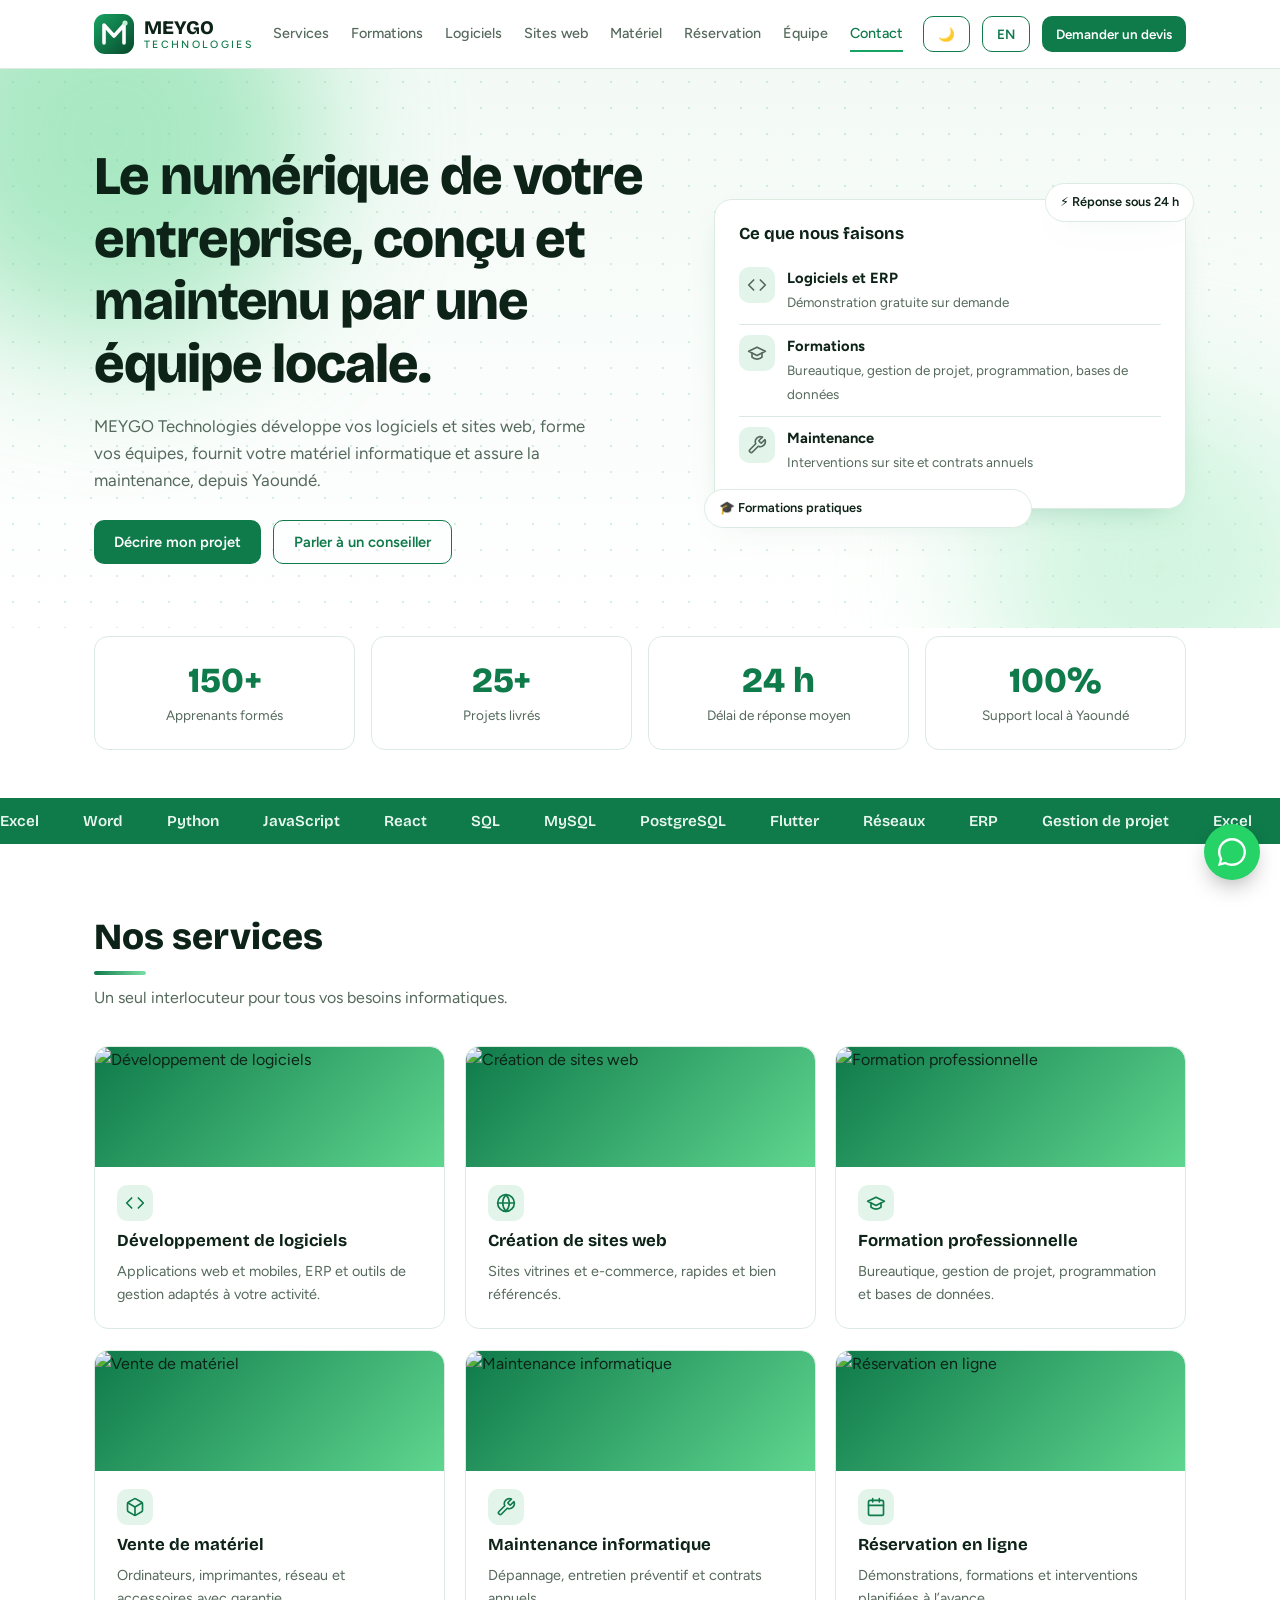
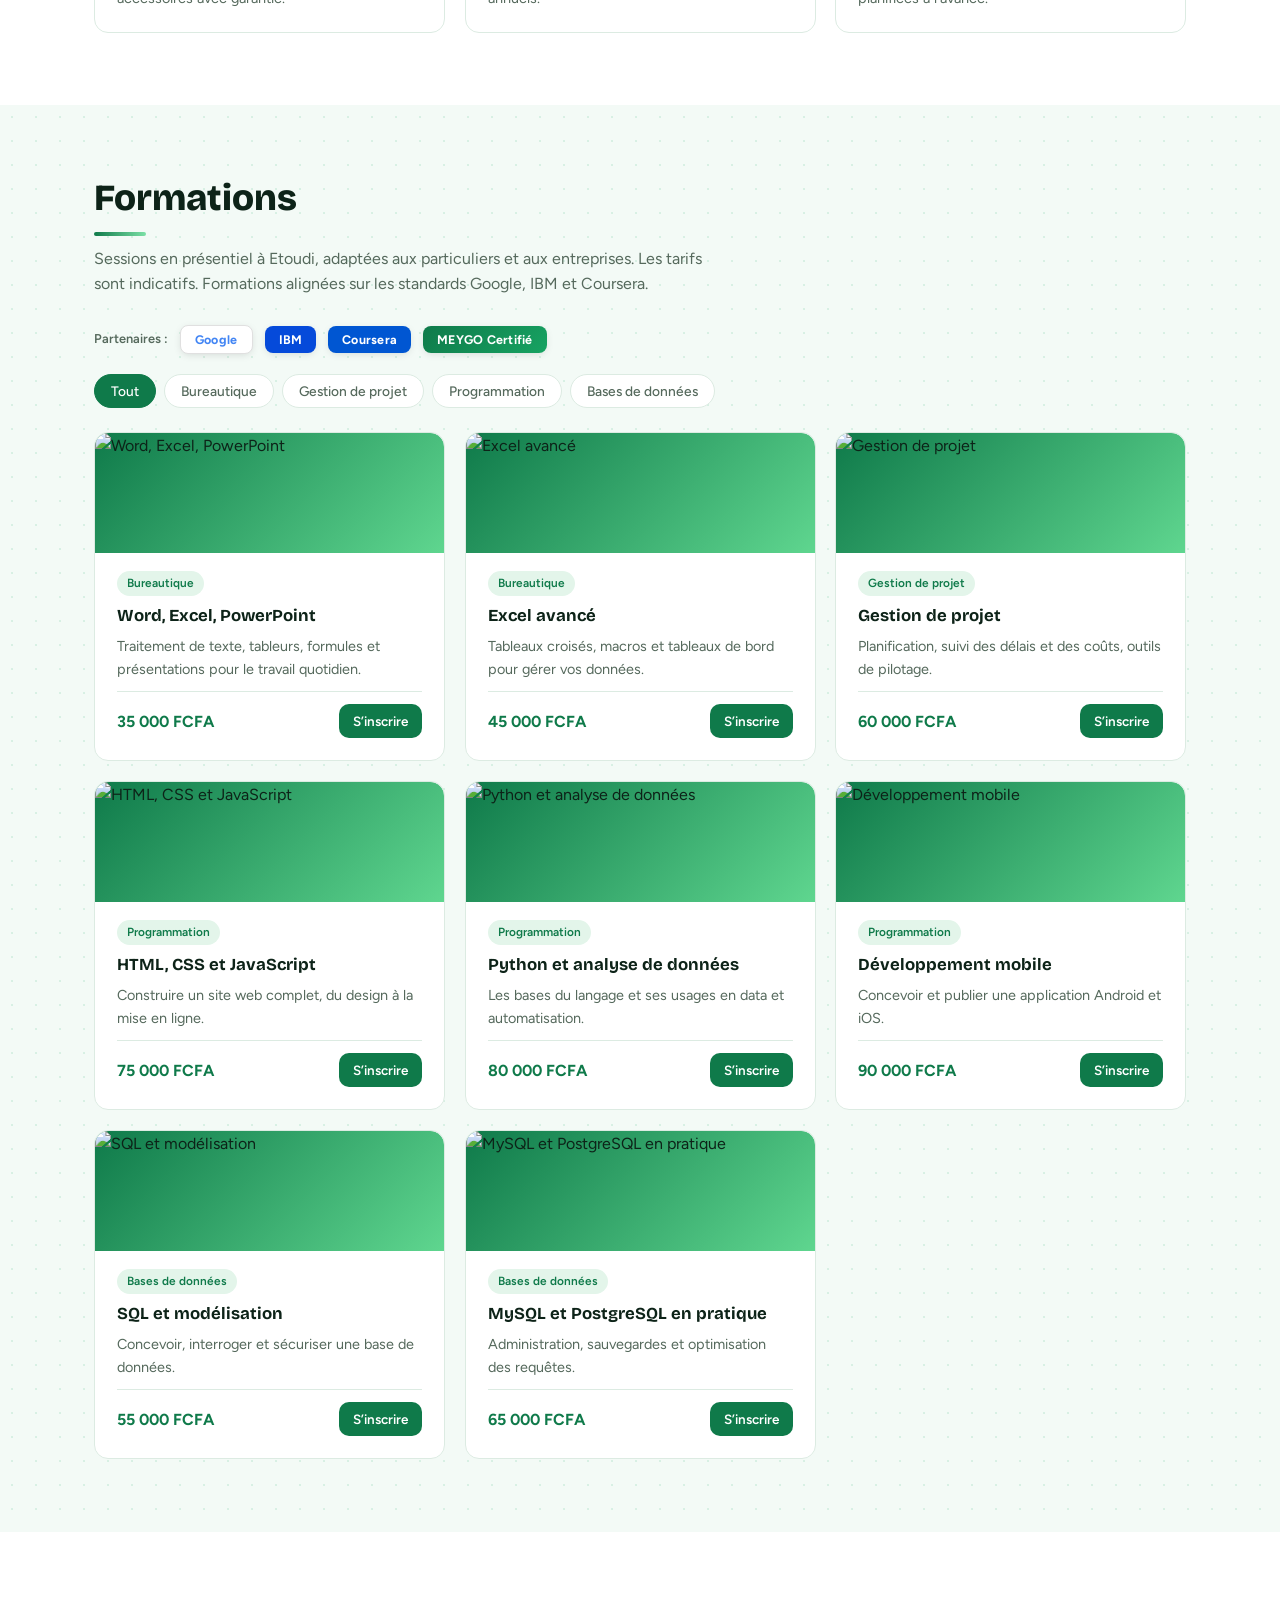
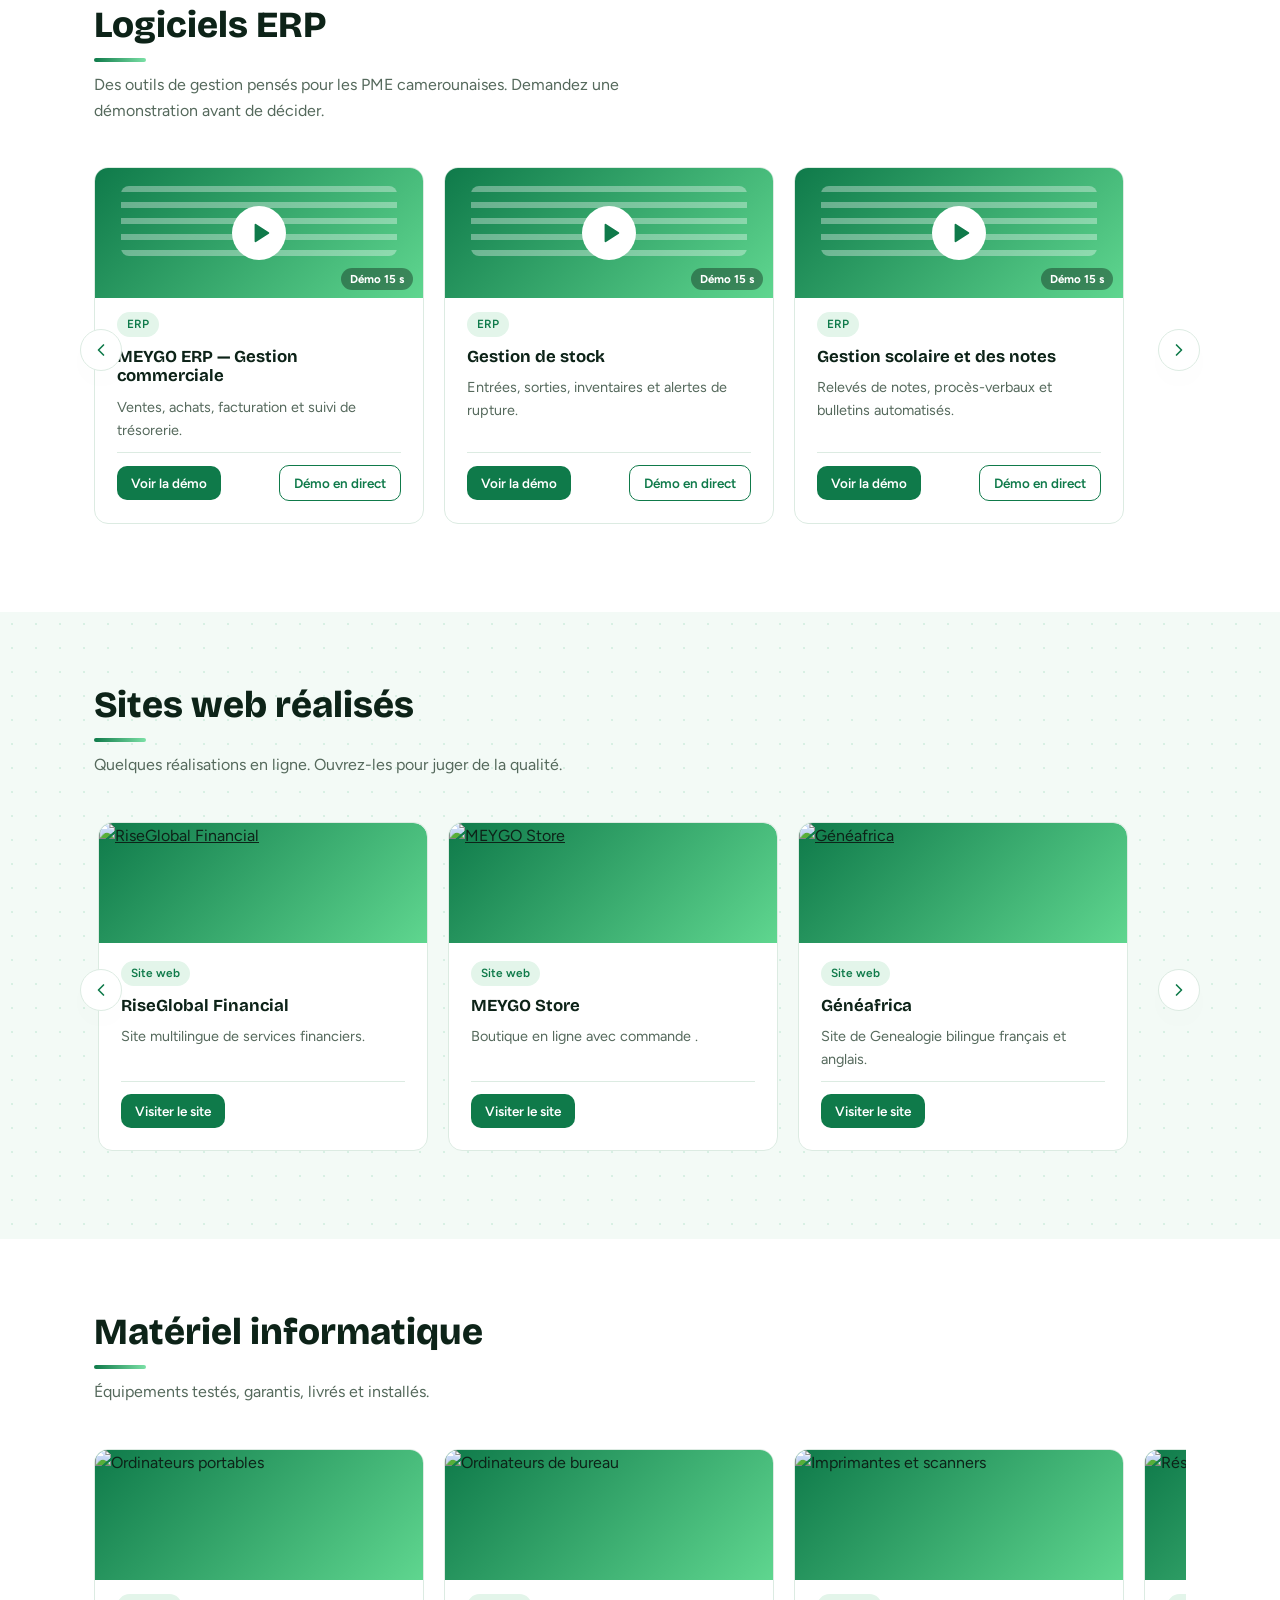
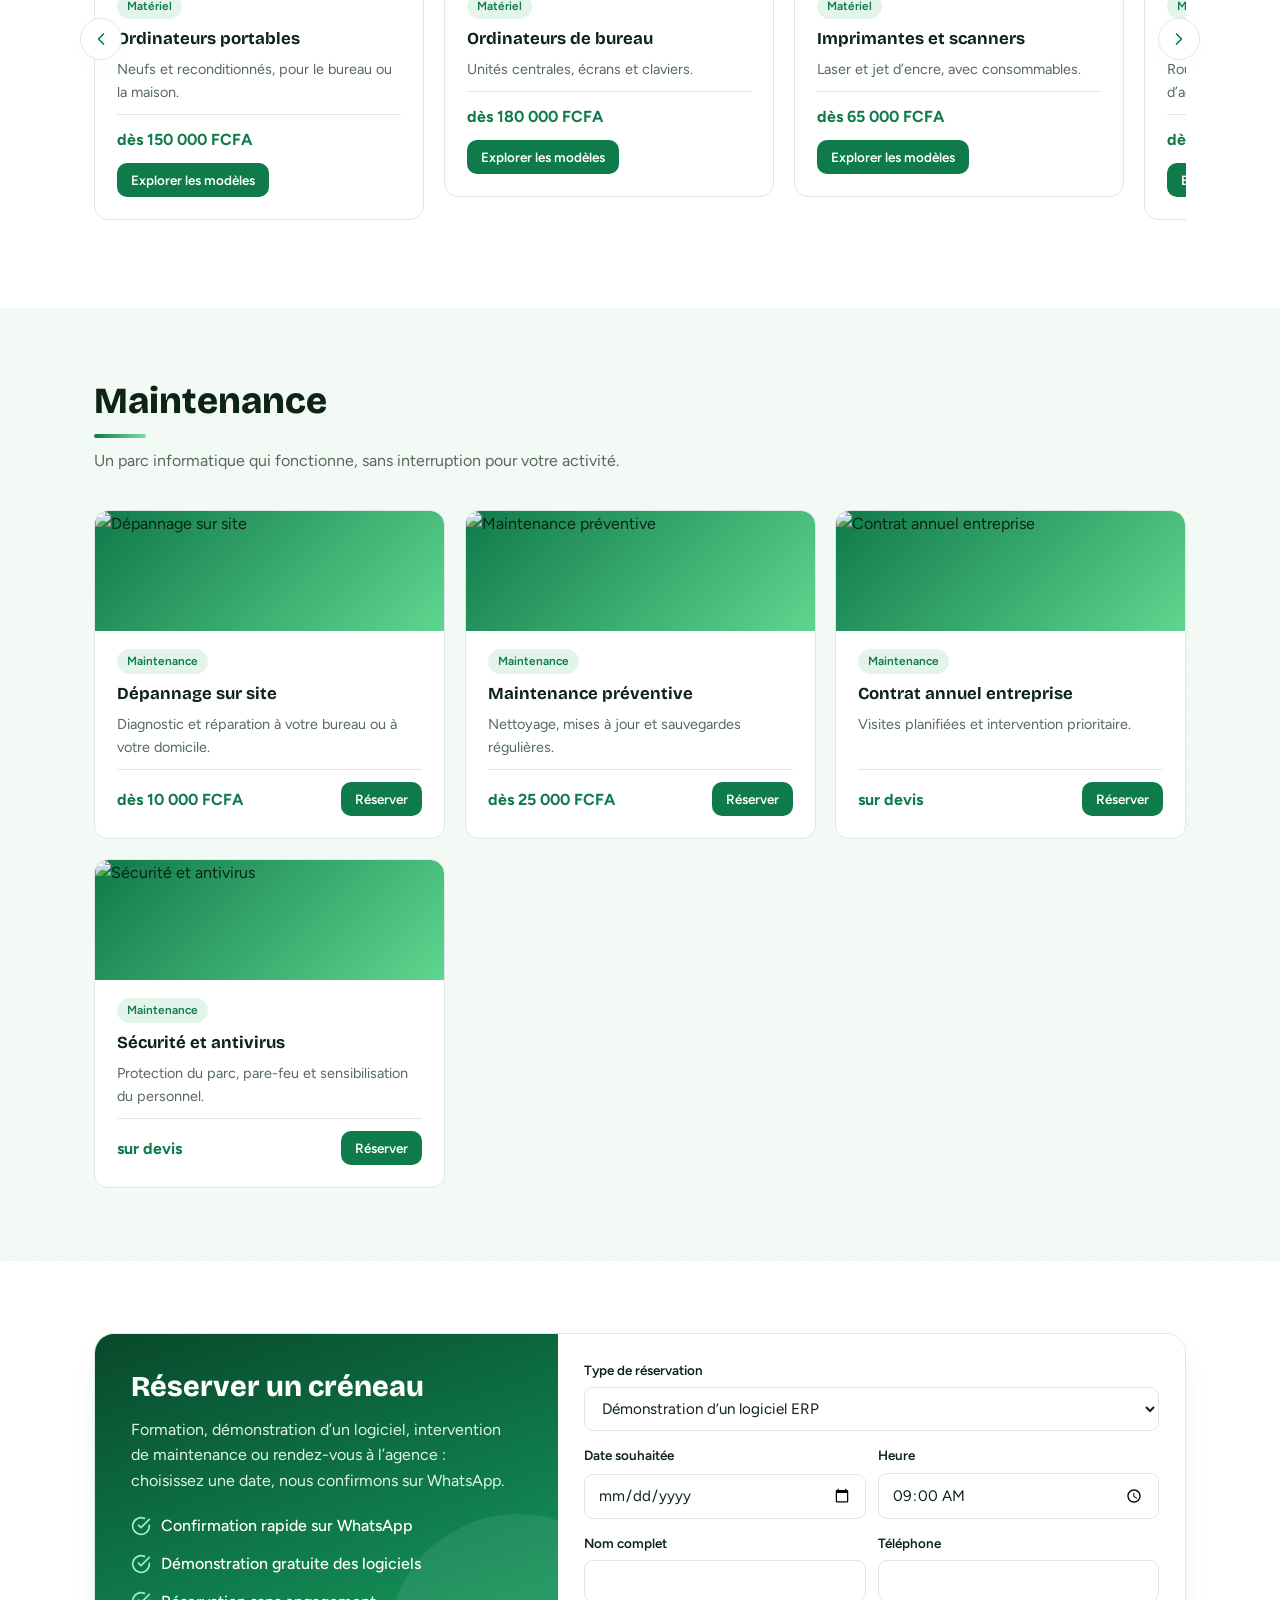
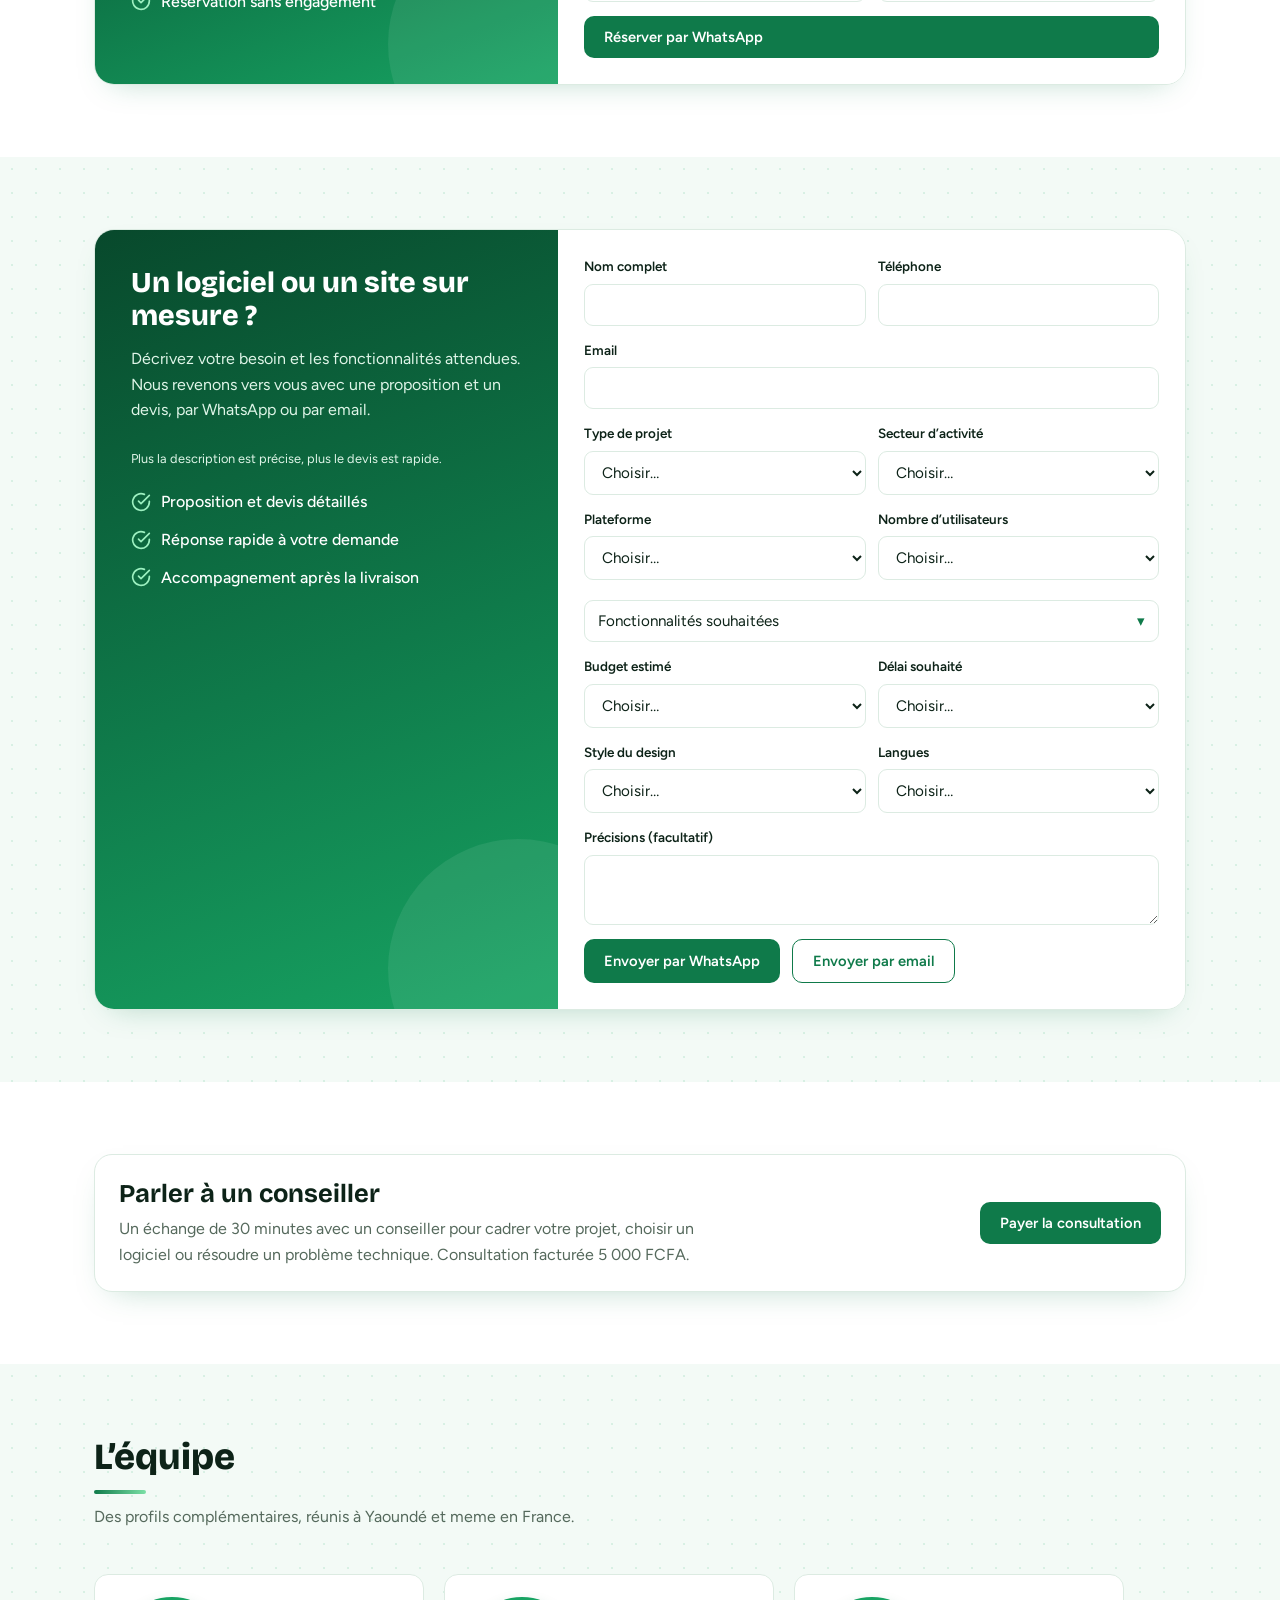
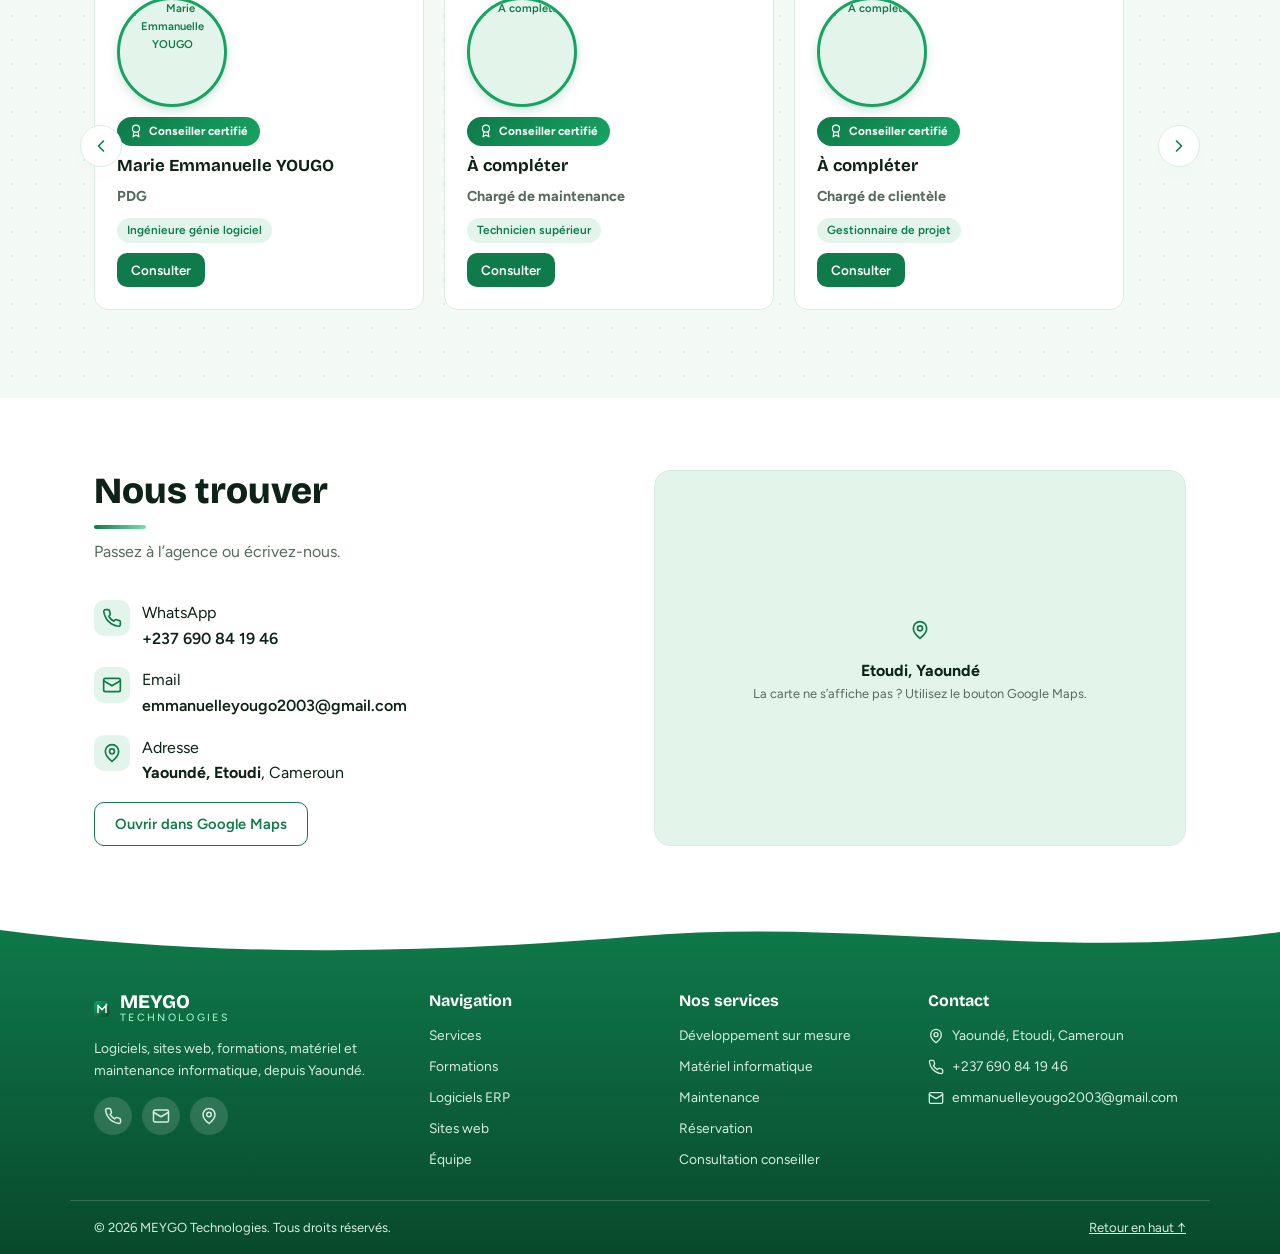
==== commit bb4d5ef3: "modifier" ====
--- a/index.html
+++ b/index.html
@@ -173,8 +173,11 @@
 .thumb em{position:absolute;right:10px;bottom:8px;font-style:normal;font-size:.72rem;font-weight:700;color:#fff;background:rgba(0,0,0,.35);padding:2px 9px;border-radius:99px}
 @keyframes ring{0%{box-shadow:0 0 0 0 rgba(255,255,255,.7)}100%{box-shadow:0 0 0 18px rgba(255,255,255,0)}}
 .tm{align-items:center;text-align:center}.tm .row{justify-content:center}
-.ph{position:relative;width:104px;height:104px;border-radius:50%;border:2px dashed var(--g2);background:var(--gl);color:var(--g);display:grid;place-items:center;overflow:hidden;font-size:.7rem;font-weight:600}
-.ph img{width:100%;height:100%;object-fit:cover}.ph svg{width:34px;height:34px;display:block;margin:0 auto 2px}
+.ph{position:relative;width:110px;height:110px;border-radius:50%;border:3px solid var(--g2);background:var(--gl);color:var(--g);display:grid;place-items:center;overflow:hidden;font-size:.7rem;font-weight:600;box-shadow:0 4px 14px -4px rgba(15,122,74,.35)}
+.ph img{width:100%;height:100%;object-fit:cover;display:block}
+.ph svg{width:34px;height:34px;display:block;margin:0 auto 2px}
+.ph-placeholder{display:grid;place-items:center;gap:4px;color:var(--g);text-align:center}
+.ph-placeholder svg{width:32px;height:32px}
 .bdg{display:inline-flex;align-items:center;gap:6px;background:linear-gradient(135deg,var(--g),var(--g2));color:#fff;font-size:.74rem;font-weight:700;padding:5px 12px;border-radius:99px}
 .bdg svg{width:14px;height:14px}
 .split{display:grid;grid-template-columns:.85fr 1.15fr;border-radius:20px;overflow:hidden;box-shadow:var(--sh);border:1px solid var(--line)}
@@ -244,20 +247,44 @@
 #gMat .track{align-items:flex-start}
 .mimg{cursor:pointer}
 .tg .c,.card.open .tg .o{display:none}.card.open .tg .c{display:inline}
-.pl{display:grid;gap:8px;max-height:0;overflow:hidden;transition:max-height .5s ease}
-.card.open .pl{max-height:700px;margin-top:4px}
-.pi{display:grid;gap:6px;padding:10px 12px;border:1px solid var(--line);border-radius:10px;background:var(--soft);font-size:.84rem;line-height:1.4}
-.pr{display:flex;justify-content:space-between;align-items:center;gap:8px}.pr b{color:var(--g);white-space:nowrap}
-.pi .btn{padding:6px 10px;font-size:.76rem}
-/* ===== V7 : photos et détails par appareil ===== */
-.pi{grid-template-columns:84px minmax(0,1fr);align-items:start}
-.pp{width:84px;height:64px;border-radius:8px;background:linear-gradient(135deg,#0f7a4a,#5fd68f);display:grid;place-items:center;overflow:hidden}
-.pp img{width:100%;height:100%;object-fit:cover}.pp svg{width:74px;height:50px}
-.nm{display:block;margin-bottom:4px;font-size:.88rem}
+.pl{display:grid;gap:12px;max-height:0;overflow:hidden;transition:max-height .55s ease;padding:4px 0}
+.card.open .pl{max-height:1200px;margin-top:10px}
+.pi{display:grid;grid-template-columns:100px minmax(0,1fr);gap:10px;padding:12px;border:1px solid var(--line);border-radius:12px;background:var(--card);font-size:.84rem;line-height:1.4;box-shadow:0 4px 14px -8px rgba(15,122,74,.2);transition:border-color .2s,box-shadow .2s}
+.pi:hover{border-color:var(--g2);box-shadow:0 8px 22px -10px rgba(15,122,74,.35)}
+.pr{display:flex;justify-content:space-between;align-items:center;gap:8px}.pr b{color:var(--g);white-space:nowrap;font-size:.95rem}
+.pi .btn{padding:7px 12px;font-size:.78rem}
+.pp{width:100px;height:76px;border-radius:10px;background:linear-gradient(135deg,#0f7a4a,#5fd68f);display:grid;place-items:center;overflow:hidden}
+.pp img{width:100%;height:100%;object-fit:cover;display:block}.pp svg{width:80px;height:54px}
+.nm{display:block;margin-bottom:6px;font-size:.9rem;font-weight:700}
 .sp{list-style:none;display:grid;gap:3px;font-size:.76rem;color:var(--dim)}
 .sp li{display:flex;justify-content:space-between;gap:8px;border-top:1px dashed var(--line);padding-top:3px}
 .sp span{font-weight:600;color:var(--ink)}.sp em{font-style:normal;text-align:right}
-.pi .pr{grid-column:1/-1}
+.pi .pr{grid-column:1/-1;margin-top:4px;padding-top:8px;border-top:1px solid var(--line)}
+.universe-label{font-size:.78rem;font-weight:600;color:var(--g);margin:4px 0 2px;display:flex;align-items:center;gap:6px}
+.universe-label::before{content:"";width:8px;height:8px;border-radius:50%;background:var(--g2)}
+/* Logos partenaires */
+.plogo{display:inline-flex;align-items:center;justify-content:center;font:700 .78rem 'Figtree',sans-serif;padding:6px 14px;border-radius:8px;letter-spacing:.02em;box-shadow:0 2px 8px -2px rgba(0,0,0,.15)}
+.plogo.ggl{background:#fff;color:#4285f4;border:1.5px solid #e0e0e0}
+.plogo.ibm{background:#054ada;color:#fff}
+.plogo.crs{background:#0056d2;color:#fff}
+.plogo.myg{background:linear-gradient(135deg,var(--g),var(--g2));color:#fff}
+/* Modal matériel large */
+.mbox-wide{max-width:920px;width:100%}
+.mat-grid{display:grid;grid-template-columns:repeat(auto-fill,minmax(240px,1fr));gap:16px;margin-top:12px;max-height:65vh;overflow:auto;padding:4px}
+.mat-card{background:var(--soft);border:1px solid var(--line);border-radius:14px;overflow:hidden;display:flex;flex-direction:column;transition:border-color .2s,box-shadow .2s}
+.mat-card:hover{border-color:var(--g2);box-shadow:0 12px 28px -14px rgba(15,122,74,.4)}
+.mat-card .mpic{height:140px;background:linear-gradient(135deg,#0f7a4a,#5fd68f);display:grid;place-items:center;overflow:hidden}
+.mat-card .mpic img{width:100%;height:100%;object-fit:cover}
+.mat-card .mbody{padding:14px;display:flex;flex-direction:column;gap:8px;flex:1}
+.mat-card h4{font-size:.95rem;margin:0}
+.mat-card .specs{list-style:none;font-size:.76rem;color:var(--dim);display:grid;gap:2px}
+.mat-card .specs li{display:flex;justify-content:space-between;gap:6px;border-top:1px dashed var(--line);padding-top:2px}
+.mat-card .specs span{font-weight:600;color:var(--ink)}
+.mat-card .foot{margin-top:auto;padding-top:10px;border-top:1px solid var(--line);display:flex;justify-content:space-between;align-items:center;gap:8px}
+/* Photos dans les cartes services / sites */
+.card-img{height:120px;margin:-22px -22px 8px;border-radius:14px 14px 0 0;overflow:hidden;background:linear-gradient(135deg,#0f7a4a,#5fd68f)}
+.card-img img{width:100%;height:100%;object-fit:cover;display:block}
+.mimg img{width:100%;height:100%;object-fit:cover}
 </style>
 </head>
 <body>
@@ -293,7 +320,14 @@
 </div></section>
 
 <section id="formations" class="alt"><div class="wrap">
-  <div class="sec-h"><h2>Formations</h2><p>Sessions en présentiel à Etoudi, adaptées aux particuliers et aux entreprises. Les tarifs sont indicatifs.</p></div>
+  <div class="sec-h"><h2>Formations</h2><p>Sessions en présentiel à Etoudi, adaptées aux particuliers et aux entreprises. Les tarifs sont indicatifs. Formations alignées sur les standards Google, IBM et Coursera.</p></div>
+  <div style="display:flex;gap:12px;flex-wrap:wrap;margin:-8px 0 20px;align-items:center">
+    <span style="font-size:.8rem;color:var(--dim);font-weight:600">Partenaires :</span>
+    <span class="plogo ggl" title="Google">Google</span>
+    <span class="plogo ibm" title="IBM">IBM</span>
+    <span class="plogo crs" title="Coursera">Coursera</span>
+    <span class="plogo myg" title="MEYGO">MEYGO Certifié</span>
+  </div>
   <div class="tabs" id="tabsF"></div>
   <div class="grid" id="gForm"></div>
 </div></section>
@@ -392,6 +426,65 @@
   <div class="row"><button class="btn" id="pgo" type="button">Confirmer mon paiement</button><button class="btn out" id="pcl" type="button">Fermer</button></div>
 </div></div>
 
+<!-- Modal inscription formation -->
+<div class="modal" id="modForm" role="dialog" aria-modal="true" aria-labelledby="mtForm">
+  <div class="mbox" style="max-width:480px">
+    <h3 id="mtForm">S’inscrire à la formation</h3>
+    <p class="note" id="formTitle" style="margin-bottom:8px"></p>
+    <div class="partners" style="display:flex;gap:12px;flex-wrap:wrap;margin-bottom:14px;align-items:center">
+      <span style="font-size:.78rem;color:var(--dim)">Partenaires & certifications :</span>
+      <span class="plogo ggl" title="Google">Google</span>
+      <span class="plogo ibm" title="IBM">IBM</span>
+      <span class="plogo crs" title="Coursera">Coursera</span>
+      <span class="plogo myg" title="MEYGO">MEYGO</span>
+    </div>
+    <form id="fInscription" style="display:grid;gap:12px">
+      <div class="f2">
+        <label>Nom complet<input name="nom" required autocomplete="name"></label>
+        <label>Téléphone<input name="tel" type="tel" required autocomplete="tel" placeholder="6XX XX XX XX"></label>
+      </div>
+      <label>Email<input name="email" type="email" autocomplete="email" placeholder="optionnel"></label>
+      <label>Session souhaitée
+        <select name="session" required>
+          <option value="">Choisir une session…</option>
+          <option>Semaine prochaine (matin)</option>
+          <option>Semaine prochaine (après-midi)</option>
+          <option>Dans 2 semaines</option>
+          <option>Week-end</option>
+          <option>À définir ensemble</option>
+        </select>
+      </label>
+      <label>Niveau actuel
+        <select name="niveau">
+          <option>Débutant</option>
+          <option>Intermédiaire</option>
+          <option>Avancé</option>
+        </select>
+      </label>
+      <label>Message (facultatif)<textarea name="msg" style="min-height:70px" placeholder="Objectifs, questions…"></textarea></label>
+      <div class="row">
+        <button class="btn" type="submit">Valider mon inscription</button>
+        <button class="btn out" type="button" id="fcl">Annuler</button>
+      </div>
+      <p class="note" style="margin:0">Vous recevrez une confirmation sous 24 h. Places limitées.</p>
+    </form>
+  </div>
+</div>
+
+<!-- Modal univers matériel (fenêtre) -->
+<div class="modal" id="modMat" role="dialog" aria-modal="true" aria-labelledby="mtMat">
+  <div class="mbox mbox-wide">
+    <div style="display:flex;justify-content:space-between;align-items:flex-start;gap:12px;flex-wrap:wrap;margin-bottom:8px">
+      <div>
+        <h3 id="mtMat">Univers de machines</h3>
+        <p class="note" id="matSub" style="margin:4px 0 0"></p>
+      </div>
+      <button class="btn out sm" type="button" id="matCl">Fermer</button>
+    </div>
+    <div id="matGrid" class="mat-grid"></div>
+  </div>
+</div>
+
 <script>
 var WA="237690841946",MAIL="emmanuelleyougo2003@gmail.com";
 // Numéros de réception Mobile Money (à ajuster si différents)
@@ -421,13 +514,44 @@
 ["Bases de données","MySQL et PostgreSQL en pratique","Administration, sauvegardes et optimisation des requêtes.",65000]];
 var cats=["Tout"].concat(forms.map(function(f){return f[0]}).filter(function(v,i,a){return a.indexOf(v)===i}));
 var curF="Tout";
+var FORM_IMG={
+  "Bureautique":"https://images.unsplash.com/photo-1586281380349-632531db7ed4?w=500&h=280&fit=crop",
+  "Gestion de projet":"https://images.unsplash.com/photo-1552664730-d307ca884978?w=500&h=280&fit=crop",
+  "Programmation":"https://images.unsplash.com/photo-1516321318423-f06f85e504b3?w=500&h=280&fit=crop",
+  "Bases de données":"https://images.unsplash.com/photo-1544383835-bda2bc66a55d?w=500&h=280&fit=crop"
+};
 function renderF(){
  $("#tabsF").innerHTML=cats.map(function(c){return '<button class="tab" aria-pressed="'+(c===curF)+'" data-c="'+c+'">'+c+'</button>'}).join("");
- $("#gForm").innerHTML=forms.filter(function(f){return curF==="Tout"||f[0]===curF}).map(function(f){
-  return '<div class="card"><span class="tag">'+f[0]+'</span><h3>'+f[1]+'</h3><p>'+f[2]+'</p><div class="foot"><span class="price">'+fmt(f[3])+'</span><a class="btn sm" target="_blank" rel="noopener" href="'+wa("Bonjour MEYGO Technologies, je souhaite m’inscrire à la formation : "+f[1]+" ("+fmt(f[3])+").")+'">S’inscrire</a></div></div>'}).join("");
+ $("#gForm").innerHTML=forms.filter(function(f){return curF==="Tout"||f[0]===curF}).map(function(f,i){
+  var img=FORM_IMG[f[0]]||FORM_IMG["Programmation"];
+  return '<div class="card"><div class="card-img"><img src="'+img+'" alt="'+esc(f[1])+'" loading="lazy"></div><span class="tag">'+f[0]+'</span><h3>'+f[1]+'</h3><p>'+f[2]+'</p><div class="foot"><span class="price">'+fmt(f[3])+'</span><button class="btn sm" type="button" data-form="'+i+'">S’inscrire</button></div></div>'}).join("");
 }
 $("#tabsF").addEventListener("click",function(e){var t=e.target.closest(".tab");if(!t)return;curF=t.dataset.c;renderF()});
 renderF();
+
+// Inscription formation (formulaire sans afficher WhatsApp)
+var curFormIdx=0;
+document.addEventListener("click",function(e){
+  var b=e.target.closest("[data-form]");
+  if(b){
+    curFormIdx=+b.dataset.form;
+    var f=forms.filter(function(x){return curF==="Tout"||x[0]===curF})[curFormIdx]||forms[curFormIdx];
+    $("#formTitle").textContent=f[1]+" — "+fmt(f[3]);
+    $("#modForm").classList.add("on");
+    if(L==="en")trAll($("#modForm"));
+  }
+  if(e.target.id==="fcl"||e.target.id==="modForm")$("#modForm").classList.remove("on");
+});
+$("#fInscription").addEventListener("submit",function(e){
+  e.preventDefault();
+  var fd=new FormData(e.target);
+  var f=forms.filter(function(x){return curF==="Tout"||x[0]===curF})[curFormIdx]||forms[curFormIdx];
+  var t="Inscription formation\nFormation : "+f[1]+" ("+fmt(f[3])+")\nNom : "+fd.get("nom")+"\nTéléphone : "+fd.get("tel")+"\nEmail : "+(fd.get("email")||"-")+"\nSession : "+fd.get("session")+"\nNiveau : "+fd.get("niveau")+"\nMessage : "+(fd.get("msg")||"-");
+  window.open(wa(t),"_blank");
+  $("#modForm").classList.remove("on");
+  e.target.reset();
+});
+document.addEventListener("keydown",function(e){if(e.key==="Escape")$("#modForm").classList.remove("on")});
 
 var erp=[
 ["MEYGO ERP — Gestion commerciale","Ventes, achats, facturation et suivi de trésorerie.",true],
@@ -453,11 +577,11 @@
 $("#gMat").innerHTML=mat.map(function(m){return '<div class="card"><span class="tag">Matériel</span><h3>'+m[0]+'</h3><p>'+m[1]+'</p><div class="foot"><span class="price">dès '+fmt(m[2])+'</span><a class="btn sm" target="_blank" rel="noopener" href="'+wa("Bonjour MEYGO Technologies, je souhaite un devis pour : "+m[0])+'">Demander un devis</a></div></div>'}).join("");
 
 var mt=[
-["Dépannage sur site","Diagnostic et réparation à votre bureau ou à votre domicile.","dès 10 000 FCFA"],
-["Maintenance préventive","Nettoyage, mises à jour et sauvegardes régulières.","dès 25 000 FCFA"],
-["Contrat annuel entreprise","Visites planifiées et intervention prioritaire.","sur devis"],
-["Sécurité et antivirus","Protection du parc, pare-feu et sensibilisation du personnel.","sur devis"]];
-$("#gMaint").innerHTML=mt.map(function(m){return '<div class="card"><span class="tag">Maintenance</span><h3>'+m[0]+'</h3><p>'+m[1]+'</p><div class="foot"><span class="price">'+m[2]+'</span><a class="btn sm" href="#reservation">Réserver</a></div></div>'}).join("");
+["Dépannage sur site","Diagnostic et réparation à votre bureau ou à votre domicile.","dès 10 000 FCFA","https://images.unsplash.com/photo-1581092918056-0c4c3faad7a1?w=500&h=280&fit=crop"],
+["Maintenance préventive","Nettoyage, mises à jour et sauvegardes régulières.","dès 25 000 FCFA","https://images.unsplash.com/photo-1516321318423-f06f85e504b3?w=500&h=280&fit=crop"],
+["Contrat annuel entreprise","Visites planifiées et intervention prioritaire.","sur devis","https://images.unsplash.com/photo-1553877522-43269d4ea984?w=500&h=280&fit=crop"],
+["Sécurité et antivirus","Protection du parc, pare-feu et sensibilisation du personnel.","sur devis","https://images.unsplash.com/photo-1563986768494-4dee2763ff3f?w=500&h=280&fit=crop"]];
+$("#gMaint").innerHTML=mt.map(function(m){return '<div class="card"><div class="card-img"><img src="'+m[3]+'" alt="'+esc(m[0])+'" loading="lazy"></div><span class="tag">Maintenance</span><h3>'+m[0]+'</h3><p>'+m[1]+'</p><div class="foot"><span class="price">'+m[2]+'</span><a class="btn sm" href="#reservation">Réserver</a></div></div>'}).join("");
 
 var team=[
 ["PDG","Marie Emmanuelle YOUGO","MEY",["Ingénieure génie logiciel","Architecte logiciel"]],
@@ -502,6 +626,7 @@
 ["Bureautique, gestion de projet, programmation, bases de données","Office software, project management, programming, databases"],
 ["Maintenance","Maintenance"],["Interventions sur site et contrats annuels","On-site visits and yearly contracts"],
 ["Nos services","Our services"],["Un seul interlocuteur pour tous vos besoins informatiques.","One point of contact for all your IT needs."],
+["Sessions en présentiel à Etoudi, adaptées aux particuliers et aux entreprises. Les tarifs sont indicatifs. Formations alignées sur les standards Google, IBM et Coursera.","In-person sessions in Etoudi for individuals and companies. Prices are indicative. Trainings aligned with Google, IBM and Coursera standards."],
 ["Sessions en présentiel à Etoudi, adaptées aux particuliers et aux entreprises. Les tarifs sont indicatifs.","In-person sessions in Etoudi for individuals and companies. Prices are indicative."],
 ["Logiciels ERP","ERP software"],["Des outils de gestion pensés pour les PME camerounaises. Demandez une démonstration avant de décider.","Management tools designed for Cameroonian SMEs. Ask for a demo before you decide."],
 ["Sites web réalisés","Websites we built"],["Quelques réalisations en ligne. Ouvrez-les pour juger de la qualité.","A few live projects. Open them and judge the quality yourself."],
@@ -622,7 +747,15 @@
  g.querySelector(".p").onclick=function(){go(-1)};g.querySelector(".n").onclick=function(){go(1)};
  if(auto&&!matchMedia("(prefers-reduced-motion:reduce)").matches){g.addEventListener("mouseenter",function(){hold=true});g.addEventListener("mouseleave",function(){hold=false});g.addEventListener("focusin",function(){hold=true});setInterval(function(){if(!hold&&!document.hidden)go(1)},3500)}}
 
-$("#gServices").innerHTML=services.map(function(x,k){return '<div class="card"><span class="ic">'+ico(["code","globe","cap","box","wrench","cal"][k])+'</span><h3>'+x[1]+'</h3><p>'+x[2]+'</p></div>'}).join("");
+var SVC_IMG=[
+  "https://images.unsplash.com/photo-1555066931-4365d14bab8c?w=500&h=280&fit=crop",
+  "https://images.unsplash.com/photo-1460925895917-afdab827c52f?w=500&h=280&fit=crop",
+  "https://images.unsplash.com/photo-1524178232363-1fb2b075b655?w=500&h=280&fit=crop",
+  "https://images.unsplash.com/photo-1517694712202-14dd9538aa97?w=500&h=280&fit=crop",
+  "https://images.unsplash.com/photo-1581091226825-a6a2a5aee158?w=500&h=280&fit=crop",
+  "https://images.unsplash.com/photo-1506784983877-45594efa4cbe?w=500&h=280&fit=crop"
+];
+$("#gServices").innerHTML=services.map(function(x,k){return '<div class="card"><div class="card-img"><img src="'+SVC_IMG[k]+'" alt="'+esc(x[1])+'" loading="lazy"></div><span class="ic">'+ico(["code","globe","cap","box","wrench","cal"][k])+'</span><h3>'+x[1]+'</h3><p>'+x[2]+'</p></div>'}).join("");
 var SC={erp:[["chk","Connexion","Accès sécurisé avec les droits de chaque utilisateur."],["box","Tableau de bord","Ventes, stock et trésorerie visibles en un coup d’œil."],["code","Nouvelle opération","Saisie rapide d’une vente ou d’un achat en quelques clics."],["mail","Facture générée","La facture est créée, numérotée et prête à envoyer."],["award","Rapports","Export Excel et PDF des résultats du mois."]],
  site:[["globe","Page d’accueil","Un design clair et adapté au téléphone."],["cap","Présentation","Services et réalisations mises en avant."],["cal","Navigation fluide","Menu simple, sections fluides, rendu rapide."],["phone","Contact","Message ou commande directe via WhatsApp."],["award","Mise en ligne","Site publié, sécurisé et référencé."]]};
 /* Pour une vraie vidéo, ajoutez video:"lien.mp4" dans l’objet du projet */
@@ -631,13 +764,27 @@
  return '<div class="card"><div class="thumb" data-demo="'+i+'" role="button" tabindex="0" aria-label="'+t+'"><b>'+ico("play")+'</b><em>Démo 15 s</em></div><span class="tag">'+tag+'</span><h3>'+t+'</h3><p>'+d+'</p><div class="foot"><button class="btn sm" data-demo="'+i+'" type="button">Voir la démo</button>'+(url&&url!=="#"?'<a class="btn out sm" target="_blank" rel="noopener" href="'+url+'">Visiter le site</a>':'<a class="btn out sm" target="_blank" rel="noopener" href="'+wa("Bonjour MEYGO Technologies, je souhaite une démonstration en direct : "+t)+'">Démo en direct</a>')+'</div></div>'}
 car("#gErp",erp.map(function(e){return pcard("ERP",e[0],e[1],SC.erp)}).join(""),true);
 M["Lien à ajouter"]="Link to be added";
-function scard(e){var u=e[2],ok=u&&u!=="#",host=ok?u.replace(/^https?:\/\//,"").replace(/\/.*$/,""):"Lien à ajouter";
- return '<div class="card"><a class="thumb" '+(ok?'href="'+u+'" target="_blank" rel="noopener"':'')+' aria-label="'+e[0]+'"><b>'+ico("globe")+'</b><em>'+host+'</em></a><span class="tag">Site web</span><h3>'+e[0]+'</h3><p>'+e[1]+'</p><div class="foot">'+(ok?'<a class="btn sm" target="_blank" rel="noopener" href="'+u+'">Visiter le site</a>':'<span class="note">Lien à ajouter</span>')+'</div></div>'}
+var SITE_IMG=[
+  "https://images.unsplash.com/photo-1551288049-bebda4e38f71?w=500&h=280&fit=crop",
+  "https://images.unsplash.com/photo-1556742049-0cfed4f6a45d?w=500&h=280&fit=crop",
+  "https://images.unsplash.com/photo-1454165804606-c3d57bc86b40?w=500&h=280&fit=crop"
+];
+function scard(e,idx){var u=e[2],ok=u&&u!=="#",host=ok?u.replace(/^https?:\/\//,"").replace(/\/.*$/,""):"Lien à ajouter";
+ var img=SITE_IMG[idx%SITE_IMG.length];
+ return '<div class="card"><a class="card-img" '+(ok?'href="'+u+'" target="_blank" rel="noopener"':'')+' aria-label="'+e[0]+'" style="display:block"><img src="'+img+'" alt="'+esc(e[0])+'" loading="lazy"></a><span class="tag">Site web</span><h3>'+e[0]+'</h3><p>'+e[1]+'</p><div class="foot">'+(ok?'<a class="btn sm" target="_blank" rel="noopener" href="'+u+'">Visiter le site</a>':'<span class="note">Lien à ajouter</span>')+'</div></div>'}
 car("#gSites",sites.map(scard).join(""),true);
 car("#gMat",mat.map(function(m){return '<div class="card"><span class="tag">Matériel</span><h3>'+m[0]+'</h3><p>'+m[1]+'</p><div class="foot"><span class="price">dès '+fmt(m[2])+'</span><a class="btn sm" target="_blank" rel="noopener" href="'+wa("Bonjour MEYGO Technologies, je souhaite un devis pour : "+m[0])+'">Demander un devis</a></div></div>'}).join(""),false);
-/* Équipe : renseignez name, photo ("photos/emma.jpg" ou lien) et advisor */
-var TEAM=[{role:"PDG",name:"Marie Emmanuelle YOUGO",prof:"Ingénieure génie logiciel",photo:"",advisor:true},{role:"Chargé de maintenance",name:"À compléter",prof:"Technicien supérieur",photo:"",advisor:true},{role:"Chargé de clientèle",name:"À compléter",prof:"Gestionnaire de projet",photo:"",advisor:true},{role:"Ingénieur réseau",name:"À compléter",prof:"Réseaux et sécurité",photo:"",advisor:true},{role:"Community manager",name:"À compléter",prof:"Communication digitale",photo:"",advisor:true}];
-car("#gTeam",TEAM.map(function(m){return '<div class="card tm"><div class="ph">'+(m.photo?'<img src="'+m.photo+'" alt="'+esc(m.name)+'">':'<div>'+ico("user")+'Photo</div>')+'</div>'+(m.advisor?'<span class="bdg">'+ico("award")+'Conseiller certifié</span>':'')+'<h3>'+m.name+'</h3><p style="flex:none"><b>'+m.role+'</b></p><div class="chips"><span class="tag">'+m.prof+'</span></div><button class="btn sm" data-pay type="button">Consulter</button></div>'}).join(""),true);
+/* Équipe : pour chaque membre, mettez l’URL ou le chemin de la photo dans "photo"
+   Exemple local : "photos/emma.jpg"   |   Exemple en ligne : "https://..."
+   Laissez "" pour afficher le placeholder « Photo » cliquable. */
+var TEAM=[
+  {role:"PDG",name:"Marie Emmanuelle YOUGO",prof:"Ingénieure génie logiciel",photo:"https://images.unsplash.com/photo-1573496359142-b8d87734a5a2?w=300&h=300&fit=crop&crop=faces",advisor:true},
+  {role:"Chargé de maintenance",name:"À compléter",prof:"Technicien supérieur",photo:"https://images.unsplash.com/photo-1560250097-0b93528c311a?w=300&h=300&fit=crop&crop=faces",advisor:true},
+  {role:"Chargé de clientèle",name:"À compléter",prof:"Gestionnaire de projet",photo:"https://images.unsplash.com/photo-1580489944761-15a19d654956?w=300&h=300&fit=crop&crop=faces",advisor:true},
+  {role:"Ingénieur réseau",name:"À compléter",prof:"Réseaux et sécurité",photo:"https://images.unsplash.com/photo-1519085360753-af0119f7cbe7?w=300&h=300&fit=crop&crop=faces",advisor:true},
+  {role:"Community manager",name:"À compléter",prof:"Communication digitale",photo:"https://images.unsplash.com/photo-1438761681033-6461ffad8d80?w=300&h=300&fit=crop&crop=faces",advisor:true}
+];
+car("#gTeam",TEAM.map(function(m){return '<div class="card tm"><div class="ph">'+(m.photo?'<img src="'+m.photo+'" alt="'+esc(m.name)+'" loading="lazy">':'<div class="ph-placeholder">'+ico("user")+'<span>Photo</span></div>')+'</div>'+(m.advisor?'<span class="bdg">'+ico("award")+'Conseiller certifié</span>':'')+'<h3>'+m.name+'</h3><p style="flex:none"><b>'+m.role+'</b></p><div class="chips"><span class="tag">'+m.prof+'</span></div><button class="btn sm" data-pay type="button">Consulter</button></div>'}).join(""),true);
 var SIDE={book:["Confirmation rapide sur WhatsApp","Démonstration gratuite des logiciels","Réservation sans engagement"],dev:["Proposition et devis détaillés","Réponse rapide à votre demande","Accompagnement après la livraison"]};
 document.querySelectorAll(".side").forEach(function(e){var u=document.createElement("ul");u.className="chk";u.innerHTML=SIDE[e.dataset.k].map(function(x){return "<li>"+ico("chk")+"<span>"+x+"</span></li>"}).join("");e.appendChild(u)});
 
@@ -718,22 +865,65 @@
 [["Onduleur 650 VA","650 VA UPS",35000],["Onduleur 1 200 VA","1 200 VA UPS",65000],["Stabilisateur de tension 1 kVA","1 kVA voltage stabilizer",30000]],
 [["Clavier et souris sans fil","Wireless keyboard and mouse",12000],["Casque avec micro","Headset with microphone",10000],["Disque dur externe 1 To","1 TB external hard drive",45000],["Clé USB 64 Go","64 GB USB drive",8000],["Hub USB-C 7-en-1","7-in-1 USB-C hub",18000]]];
 M["Voir les modèles"]="View models";M["Masquer les modèles"]="Hide models";M["Commander"]="Order";
+M["Voir les modèles disponibles"]="View available models";M["Univers de machines similaires disponibles"]="Universe of similar machines available";
+M["S’inscrire à la formation"]="Enroll in the training";M["Partenaires & certifications :"]="Partners & certifications:";
+M["Session souhaitée"]="Preferred session";M["Choisir une session…"]="Choose a session…";
+M["Semaine prochaine (matin)"]="Next week (morning)";M["Semaine prochaine (après-midi)"]="Next week (afternoon)";
+M["Dans 2 semaines"]="In 2 weeks";M["Week-end"]="Weekend";M["À définir ensemble"]="To be defined together";
+M["Niveau actuel"]="Current level";M["Débutant"]="Beginner";M["Intermédiaire"]="Intermediate";M["Avancé"]="Advanced";
+M["Message (facultatif)"]="Message (optional)";M["Objectifs, questions…"]="Goals, questions…";
+M["Valider mon inscription"]="Confirm my enrollment";M["Annuler"]="Cancel";
+M["Vous recevrez une confirmation sous 24 h. Places limitées."]="You will receive a confirmation within 24 h. Limited seats.";
+M["optionnel"]="optional";
 MI.forEach(function(c){c.forEach(function(i){M[i[0]]=i[1]})});
 car("#gMat",mat.map(function(m,i){return '<div class="card">'+SV(IMG[MK[i]])+'<span class="tag">Matériel</span><h3>'+m[0]+'</h3><p>'+m[1]+'</p><div class="foot"><span class="price">dès '+fmt(m[2])+'</span><button class="btn sm tg" type="button" aria-expanded="false"><span class="o">Voir les modèles</span><span class="c">Masquer les modèles</span></button></div><div class="pl">'+MI[i].map(function(x){return '<div class="pi"><span>'+x[0]+'</span><div class="pr"><b>'+fmt(x[2])+'</b><a class="btn sm" target="_blank" rel="noopener" href="'+wa("Bonjour MEYGO Technologies, je souhaite commander : "+x[0]+" ("+fmt(x[2])+")")+'">Commander</a></div></div>'}).join("")+'</div></div>'}).join(""),false);
 document.addEventListener("click",function(e){var t=e.target.closest(".mimg,.tg");if(!t)return;var c=t.closest(".card");if(!c||!c.querySelector(".pl"))return;var o=c.classList.toggle("open");var b=c.querySelector(".tg");if(b)b.setAttribute("aria-expanded",o)});
 /* ===== V7 : chaque appareil = [nom FR, nom EN, prix, photo, caractéristiques "Libellé:valeur|..."] ===== */
 /* Pour la photo : photo:"image.jpg" (4e élément). Vide = illustration par défaut */
+/* Photos réelles (Unsplash). Remplacez par vos propres photos si besoin : 4e élément = URL ou chemin local */
 var MD=[
-[["Portable bureautique 15,6″","Office laptop 15.6″",250000,"","Écran:15,6″ HD|Processeur:Intel Core i5|Mémoire:8 Go|Stockage:SSD 256 Go|Usage:Bureautique"],["Portable professionnel 14″","Business laptop 14″",450000,"","Écran:14″ Full HD|Processeur:Intel Core i7|Mémoire:16 Go|Stockage:SSD 512 Go|Usage:Pro et développement"],["Portable reconditionné","Refurbished laptop",150000,"","Écran:14″ HD|Processeur:Intel Core i5|Mémoire:8 Go|Stockage:SSD 240 Go|État:Testé et nettoyé"]],
-[["PC de bureau","Desktop PC",220000,"","Processeur:Intel Core i5|Mémoire:8 Go|Stockage:SSD 256 Go|Format:Tour"],["PC complet avec écran 22″","Complete PC with 22″ screen",300000,"","Écran:22″ Full HD|Processeur:Intel Core i5|Mémoire:8 Go|Inclus:Clavier et souris"],["Station de travail","Workstation",480000,"","Processeur:Intel Core i7|Mémoire:16 Go|Stockage:SSD 512 Go|Usage:Conception et calcul"]],
-[["Imprimante jet d’encre multifonction","Multifunction inkjet printer",65000,"","Fonctions:Impression, copie, scan|Format:A4|Connexion:USB et Wi-Fi"],["Imprimante laser monochrome","Monochrome laser printer",95000,"","Type:Laser noir et blanc|Format:A4|Connexion:USB et Ethernet"],["Imprimante laser couleur","Color laser printer",180000,"","Type:Laser couleur|Format:A4|Connexion:USB, Ethernet, Wi-Fi"],["Scanner de documents A4","A4 document scanner",85000,"","Format:A4|Résolution:600 dpi|Connexion:USB"]],
-[["Routeur Wi-Fi double bande","Dual-band Wi-Fi router",25000,"","Bande:2,4 et 5 GHz|Ports:4 Ethernet|Vitesse:1 200 Mbps"],["Switch réseau 8 ports","8-port network switch",22000,"","Ports:8 Gigabit|Gestion:Non administrable|Pose:Bureau ou mur"],["Point d’accès Wi-Fi plafonnier","Ceiling Wi-Fi access point",45000,"","Bande:2,4 et 5 GHz|Alimentation:PoE|Pose:Plafond"],["Câblage réseau","Network cabling",1500,"","Type:Câble RJ45 cat. 6|Tarif:Au mètre posé|Inclus:Pose et test"]],
-[["Onduleur 650 VA","650 VA UPS",35000,"","Puissance:650 VA|Prises:2|Usage:PC et box internet"],["Onduleur 1 200 VA","1 200 VA UPS",65000,"","Puissance:1 200 VA|Prises:4|Usage:Poste complet et réseau"],["Stabilisateur de tension 1 kVA","1 kVA voltage stabilizer",30000,"","Puissance:1 kVA|Entrée:140 à 260 V|Usage:Bureau et électroménager"]],
-[["Clavier et souris sans fil","Wireless keyboard and mouse",12000,"","Connexion:Sans fil 2,4 GHz|Disposition:AZERTY|Alimentation:Piles"],["Casque avec micro","Headset with microphone",10000,"","Connexion:USB ou jack 3,5 mm|Micro:Intégré|Usage:Visio et formation"],["Disque dur externe 1 To","1 TB external hard drive",45000,"","Capacité:1 To|Connexion:USB 3.0|Format:2,5″"],["Clé USB 64 Go","64 GB USB drive",8000,"","Capacité:64 Go|Connexion:USB 3.0"],["Hub USB-C 7-en-1","7-in-1 USB-C hub",18000,"","Ports:HDMI, USB 3.0, carte SD|Charge:Power Delivery|Connexion:USB-C"]]];
+[["Portable bureautique 15,6″","Office laptop 15.6″",250000,"https://images.unsplash.com/photo-1496181133206-80ce9b88a853?w=400&h=300&fit=crop","Écran:15,6″ HD|Processeur:Intel Core i5|Mémoire:8 Go|Stockage:SSD 256 Go|Usage:Bureautique"],["Portable professionnel 14″","Business laptop 14″",450000,"https://images.unsplash.com/photo-1525547717930-4d3468c88c6b?w=400&h=300&fit=crop","Écran:14″ Full HD|Processeur:Intel Core i7|Mémoire:16 Go|Stockage:SSD 512 Go|Usage:Pro et développement"],["Portable reconditionné","Refurbished laptop",150000,"https://images.unsplash.com/photo-1588872657578-7b1a5cfd2e18?w=400&h=300&fit=crop","Écran:14″ HD|Processeur:Intel Core i5|Mémoire:8 Go|Stockage:SSD 240 Go|État:Testé et nettoyé"]],
+[["PC de bureau","Desktop PC",220000,"https://images.unsplash.com/photo-1593640408182-31c70c8268f5?w=400&h=300&fit=crop","Processeur:Intel Core i5|Mémoire:8 Go|Stockage:SSD 256 Go|Format:Tour"],["PC complet avec écran 22″","Complete PC with 22″ screen",300000,"https://images.unsplash.com/photo-1587831990711-23ca6441447b?w=400&h=300&fit=crop","Écran:22″ Full HD|Processeur:Intel Core i5|Mémoire:8 Go|Inclus:Clavier et souris"],["Station de travail","Workstation",480000,"https://images.unsplash.com/photo-1593642632823-8f785ba67e45?w=400&h=300&fit=crop","Processeur:Intel Core i7|Mémoire:16 Go|Stockage:SSD 512 Go|Usage:Conception et calcul"]],
+[["Imprimante jet d’encre multifonction","Multifunction inkjet printer",65000,"https://images.unsplash.com/photo-1612815154858-60aa4c59eaa6?w=400&h=300&fit=crop","Fonctions:Impression, copie, scan|Format:A4|Connexion:USB et Wi-Fi"],["Imprimante laser monochrome","Monochrome laser printer",95000,"https://images.unsplash.com/photo-1563986768609-322da13575f3?w=400&h=300&fit=crop","Type:Laser noir et blanc|Format:A4|Connexion:USB et Ethernet"],["Imprimante laser couleur","Color laser printer",180000,"https://images.unsplash.com/photo-1612815154858-60aa4c59eaa6?w=400&h=300&fit=crop","Type:Laser couleur|Format:A4|Connexion:USB, Ethernet, Wi-Fi"],["Scanner de documents A4","A4 document scanner",85000,"https://images.unsplash.com/photo-1586281380349-632531db7ed4?w=400&h=300&fit=crop","Format:A4|Résolution:600 dpi|Connexion:USB"]],
+[["Routeur Wi-Fi double bande","Dual-band Wi-Fi router",25000,"https://images.unsplash.com/photo-1606904827626-f5e8a9e4f3a0?w=400&h=300&fit=crop","Bande:2,4 et 5 GHz|Ports:4 Ethernet|Vitesse:1 200 Mbps"],["Switch réseau 8 ports","8-port network switch",22000,"https://images.unsplash.com/photo-1558618666-fcd25c85cd64?w=400&h=300&fit=crop","Ports:8 Gigabit|Gestion:Non administrable|Pose:Bureau ou mur"],["Point d’accès Wi-Fi plafonnier","Ceiling Wi-Fi access point",45000,"https://images.unsplash.com/photo-1544197150-b99a580bb7a2?w=400&h=300&fit=crop","Bande:2,4 et 5 GHz|Alimentation:PoE|Pose:Plafond"],["Câblage réseau","Network cabling",1500,"https://images.unsplash.com/photo-1558494949-ef010cbdcc31?w=400&h=300&fit=crop","Type:Câble RJ45 cat. 6|Tarif:Au mètre posé|Inclus:Pose et test"]],
+[["Onduleur 650 VA","650 VA UPS",35000,"https://images.unsplash.com/photo-1625948515291-69613efd103f?w=400&h=300&fit=crop","Puissance:650 VA|Prises:2|Usage:PC et box internet"],["Onduleur 1 200 VA","1 200 VA UPS",65000,"https://images.unsplash.com/photo-1606313564200-e75d5e304eec?w=400&h=300&fit=crop","Puissance:1 200 VA|Prises:4|Usage:Poste complet et réseau"],["Stabilisateur de tension 1 kVA","1 kVA voltage stabilizer",30000,"https://images.unsplash.com/photo-1558618666-fcd25c85cd64?w=400&h=300&fit=crop","Puissance:1 kVA|Entrée:140 à 260 V|Usage:Bureau et électroménager"]],
+[["Clavier et souris sans fil","Wireless keyboard and mouse",12000,"https://images.unsplash.com/photo-1587829741301-dc798b83add3?w=400&h=300&fit=crop","Connexion:Sans fil 2,4 GHz|Disposition:AZERTY|Alimentation:Piles"],["Casque avec micro","Headset with microphone",10000,"https://images.unsplash.com/photo-1484704849700-f032a568e944?w=400&h=300&fit=crop","Connexion:USB ou jack 3,5 mm|Micro:Intégré|Usage:Visio et formation"],["Disque dur externe 1 To","1 TB external hard drive",45000,"https://images.unsplash.com/photo-1597872200969-2b65d56bd16b?w=400&h=300&fit=crop","Capacité:1 To|Connexion:USB 3.0|Format:2,5″"],["Clé USB 64 Go","64 GB USB drive",8000,"https://images.unsplash.com/photo-1614624532983-4ce03382d63d?w=400&h=300&fit=crop","Capacité:64 Go|Connexion:USB 3.0"],["Hub USB-C 7-en-1","7-in-1 USB-C hub",18000,"https://images.unsplash.com/photo-1625948515291-69613efd103f?w=400&h=300&fit=crop","Ports:HDMI, USB 3.0, carte SD|Charge:Power Delivery|Connexion:USB-C"]]];
 [["Écran","Screen"],["Processeur","Processor"],["Mémoire","Memory"],["Stockage","Storage"],["Usage","Use"],["État","Condition"],["Format","Form"],["Inclus","Included"],["Fonctions","Functions"],["Connexion","Connection"],["Type","Type"],["Résolution","Resolution"],["Bande","Band"],["Vitesse","Speed"],["Gestion","Management"],["Pose","Mounting"],["Alimentation","Power"],["Tarif","Pricing"],["Puissance","Power rating"],["Prises","Outlets"],["Entrée","Input"],["Disposition","Layout"],["Micro","Microphone"],["Capacité","Capacity"],["Charge","Charging"],
 ["Bureautique","Office work"],["Pro et développement","Professional and development"],["Testé et nettoyé","Tested and cleaned"],["Tour","Tower"],["Clavier et souris","Keyboard and mouse"],["Conception et calcul","Design and computing"],["Impression, copie, scan","Print, copy, scan"],["USB et Wi-Fi","USB and Wi-Fi"],["Laser noir et blanc","Black and white laser"],["USB et Ethernet","USB and Ethernet"],["USB, Ethernet, Wi-Fi","USB, Ethernet, Wi-Fi"],["2,4 et 5 GHz","2.4 and 5 GHz"],["Non administrable","Unmanaged"],["Bureau ou mur","Desk or wall"],["Plafond","Ceiling"],["Câble RJ45 cat. 6","Cat. 6 RJ45 cable"],["Au mètre posé","Per meter installed"],["Pose et test","Installation and testing"],["PC et box internet","PC and internet box"],["Poste complet et réseau","Full workstation and network"],["140 à 260 V","140 to 260 V"],["Bureau et électroménager","Office and appliances"],["Sans fil 2,4 GHz","2.4 GHz wireless"],["Piles","Batteries"],["USB ou jack 3,5 mm","USB or 3.5 mm jack"],["Intégré","Built-in"],["Visio et formation","Video calls and training"],["HDMI, USB 3.0, carte SD","HDMI, USB 3.0, SD card"]].forEach(function(p){M[p[0]]=p[1]});
 MD.forEach(function(c){c.forEach(function(i){M[i[0]]=i[1]})});
-car("#gMat",mat.map(function(m,i){return '<div class="card">'+SV(IMG[MK[i]])+'<span class="tag">Matériel</span><h3>'+m[0]+'</h3><p>'+m[1]+'</p><div class="foot"><span class="price">dès '+fmt(m[2])+'</span><button class="btn sm tg" type="button" aria-expanded="false"><span class="o">Voir les modèles</span><span class="c">Masquer les modèles</span></button></div><div class="pl">'+MD[i].map(function(x){return '<div class="pi"><div class="pp">'+(x[3]?'<img src="'+x[3]+'" alt="'+esc(x[0])+'" loading="lazy">':'<svg viewBox="0 0 120 80">'+IMG[MK[i]]+'</svg>')+'</div><div><b class="nm">'+x[0]+'</b><ul class="sp">'+x[4].split("|").map(function(s){var k=s.indexOf(":");return '<li><span>'+s.slice(0,k)+'</span><em>'+s.slice(k+1)+'</em></li>'}).join("")+'</ul></div><div class="pr"><b>'+fmt(x[2])+'</b><a class="btn sm" target="_blank" rel="noopener" href="'+wa("Bonjour MEYGO Technologies, je souhaite commander : "+x[0]+" ("+fmt(x[2])+")")+'">Commander</a></div></div>'}).join("")+'</div></div>'}).join(""),false);
+M["Explorer les modèles"]="Explore models";M["Univers de machines"]="Machine universe";M["Modèles disponibles dans cette catégorie"]="Models available in this category";
+/* Cartes matériel : ouverture d’une fenêtre (modal) au lieu du déroulé */
+car("#gMat",mat.map(function(m,i){
+  var photo=MD[i]&&MD[i][0]&&MD[i][0][3]?MD[i][0][3]:"";
+  return '<div class="card">'+
+    (photo?'<div class="mimg" style="cursor:pointer" data-mat="'+i+'"><img src="'+photo+'" alt="'+esc(m[0])+'" loading="lazy"></div>':SV(IMG[MK[i]]))+
+    '<span class="tag">Matériel</span><h3>'+m[0]+'</h3><p>'+m[1]+'</p>'+
+    '<div class="foot"><span class="price">dès '+fmt(m[2])+'</span>'+
+    '<button class="btn sm" type="button" data-mat="'+i+'">Explorer les modèles</button></div></div>';
+}).join(""),true);
+
+function openMat(i){
+  var cat=mat[i], list=MD[i]||[];
+  $("#mtMat").textContent=cat[0];
+  $("#matSub").textContent=(L==="en"?"Models available in this category":"Modèles disponibles dans cette catégorie")+" — dès "+fmt(cat[2]);
+  $("#matGrid").innerHTML=list.map(function(x){
+    var specs=x[4].split("|").map(function(s){var k=s.indexOf(":");return '<li><span>'+s.slice(0,k)+'</span><em>'+s.slice(k+1)+'</em></li>'}).join("");
+    return '<div class="mat-card">'+
+      '<div class="mpic">'+(x[3]?'<img src="'+x[3]+'" alt="'+esc(x[0])+'" loading="lazy">':'<svg viewBox="0 0 120 80">'+IMG[MK[i]]+'</svg>')+'</div>'+
+      '<div class="mbody"><h4>'+x[0]+'</h4><ul class="specs">'+specs+'</ul>'+
+      '<div class="foot"><b class="price">'+fmt(x[2])+'</b>'+
+      '<a class="btn sm" target="_blank" rel="noopener" href="'+wa("Bonjour MEYGO Technologies, je souhaite commander : "+x[0]+" ("+fmt(x[2])+")")+'">Commander</a></div></div></div>';
+  }).join("");
+  $("#modMat").classList.add("on");
+  if(L==="en")trAll($("#modMat"));
+}
+document.addEventListener("click",function(e){
+  var b=e.target.closest("[data-mat]");
+  if(b)openMat(+b.dataset.mat);
+  if(e.target.id==="matCl"||e.target.id==="modMat")$("#modMat").classList.remove("on");
+});
+document.addEventListener("keydown",function(e){if(e.key==="Escape")$("#modMat").classList.remove("on")});
+
 document.body.style.overflow="hidden";
 setTimeout(function(){var sp=$("#splash");sp.classList.add("out");document.body.style.overflow="";setTimeout(function(){sp.remove()},700)},2700);
 </script>
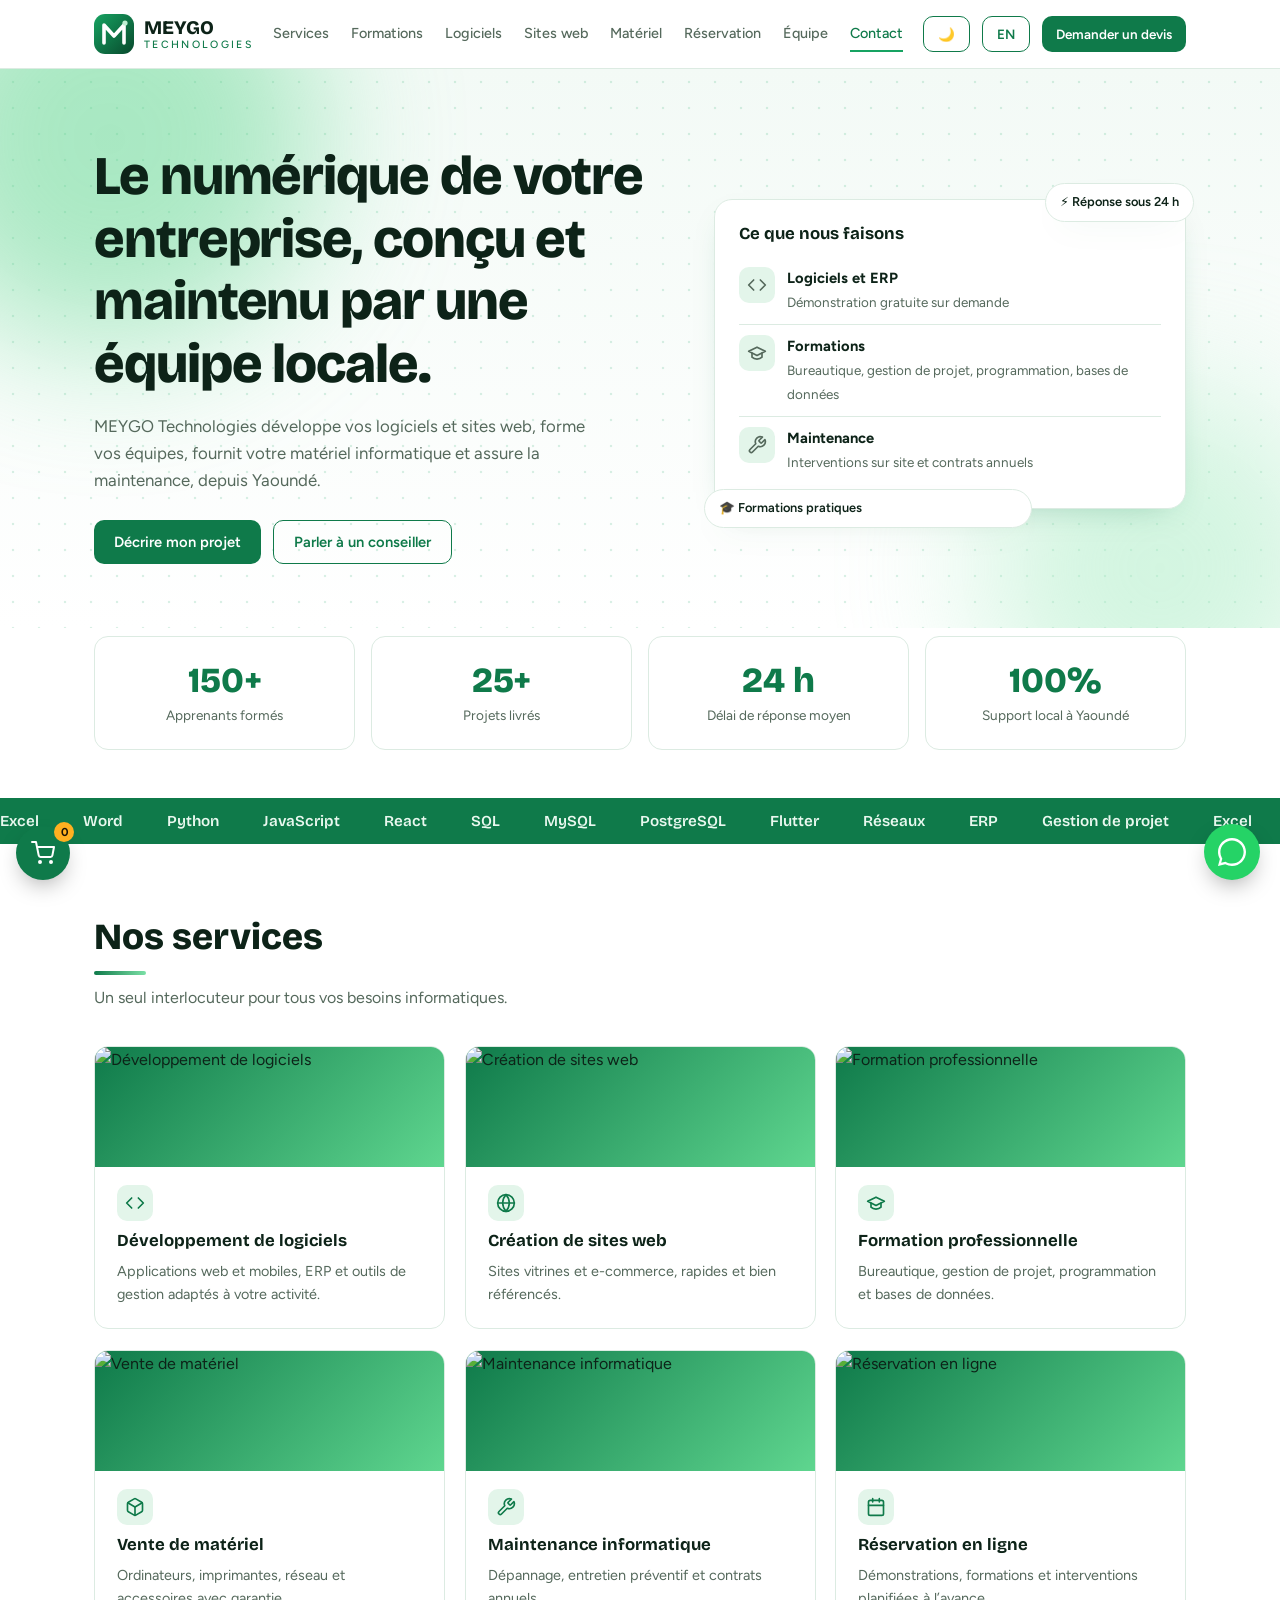
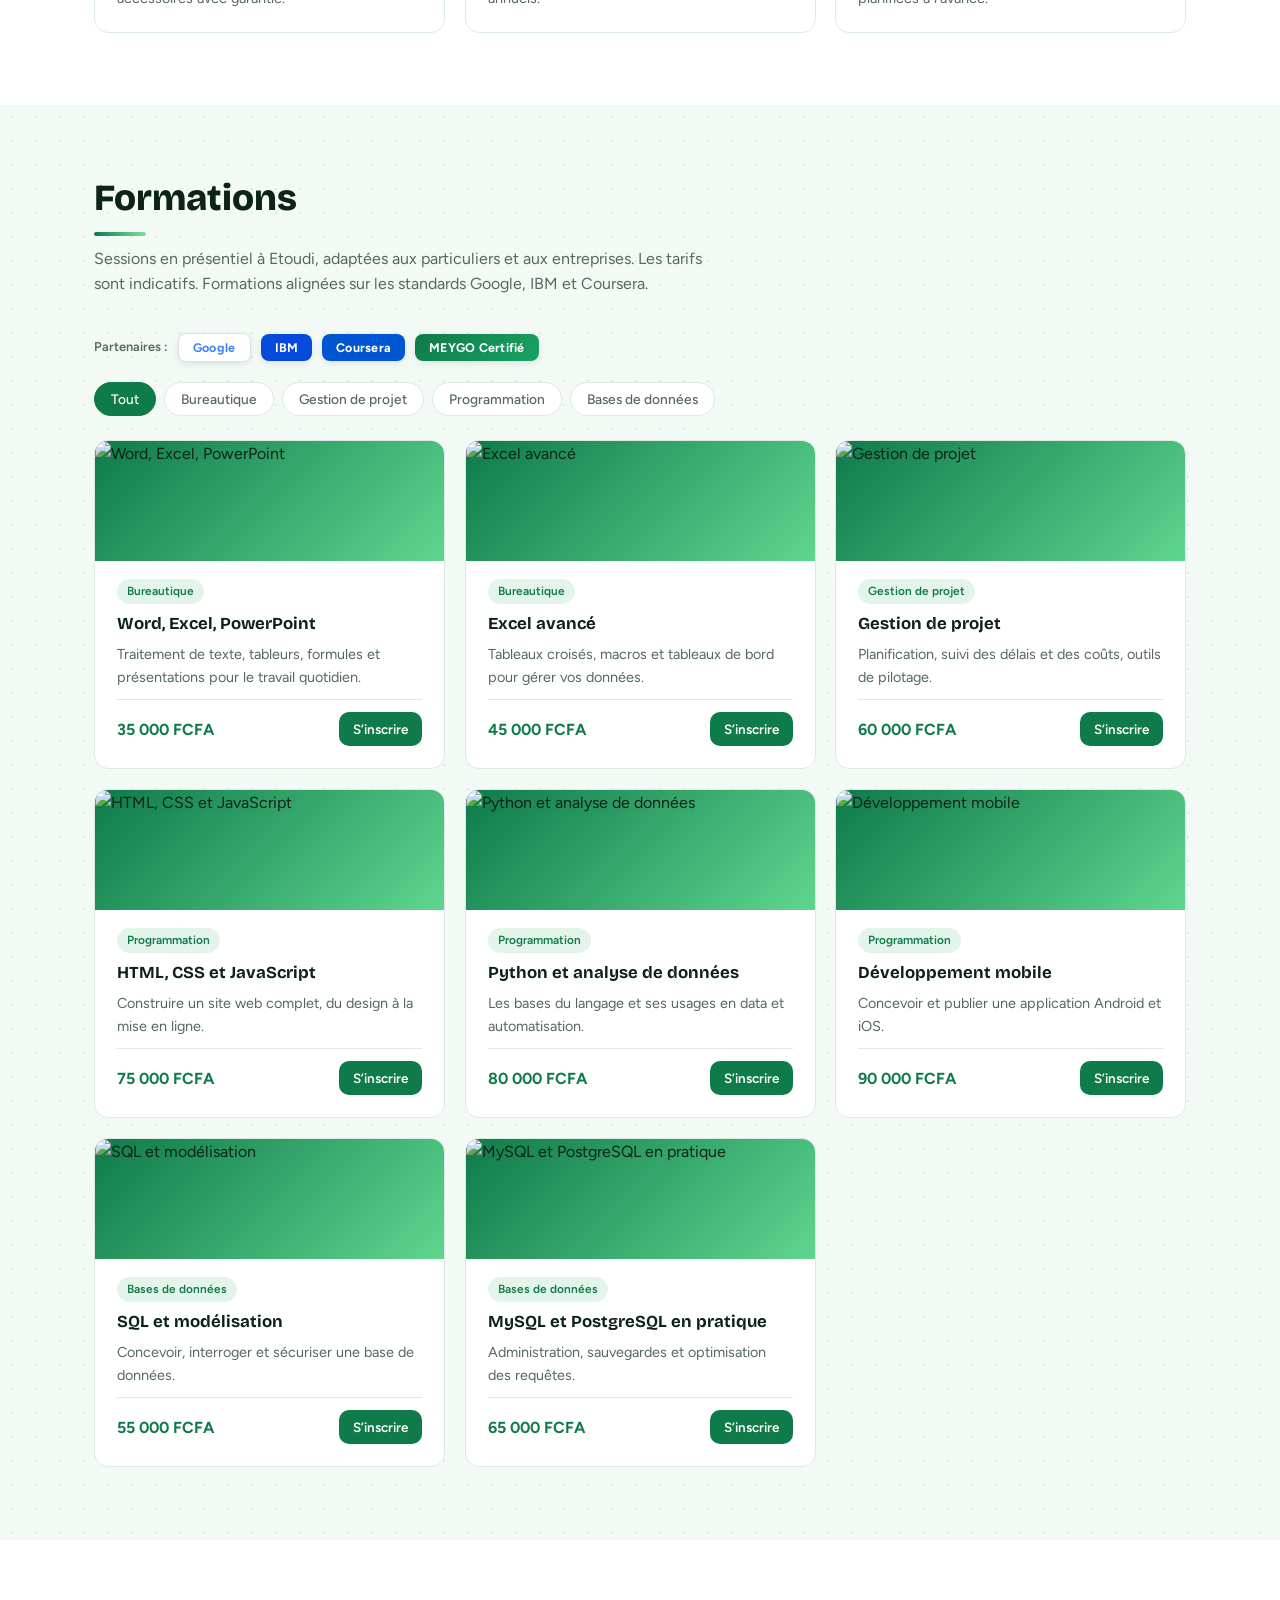
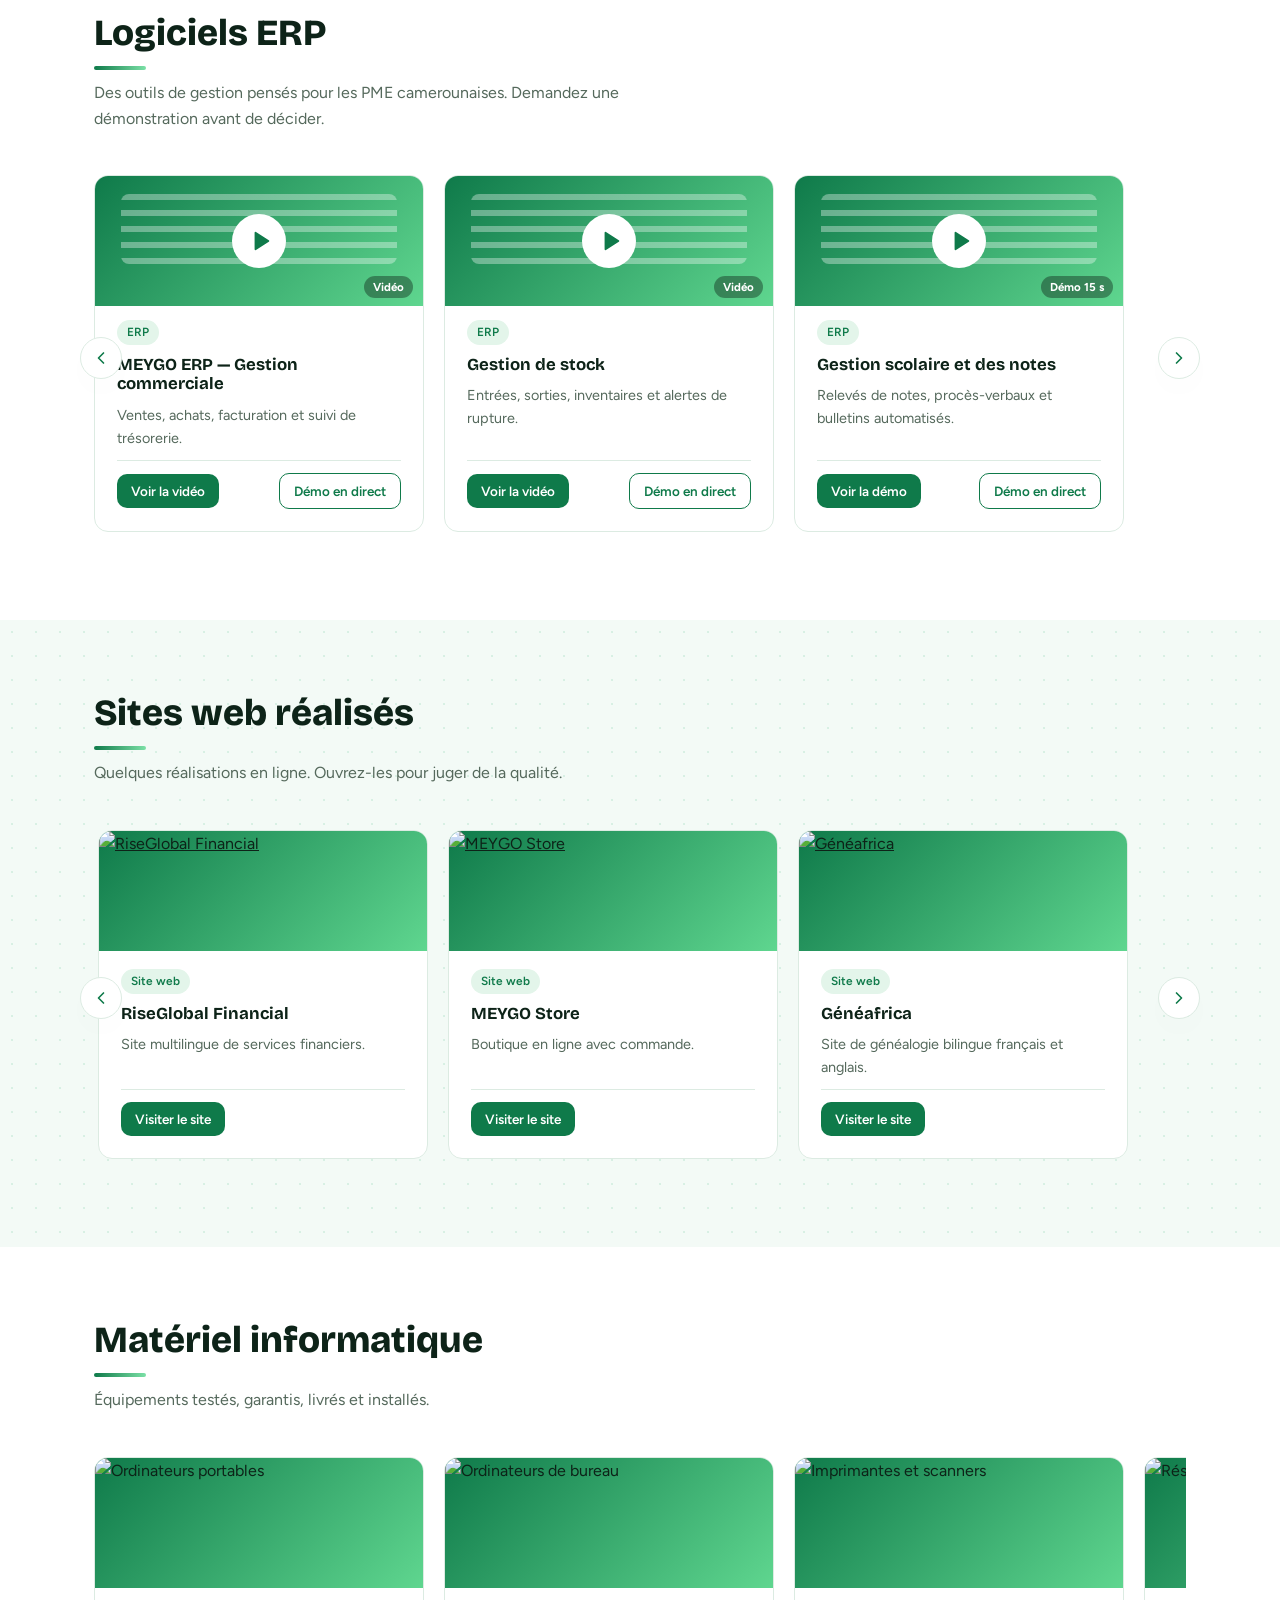
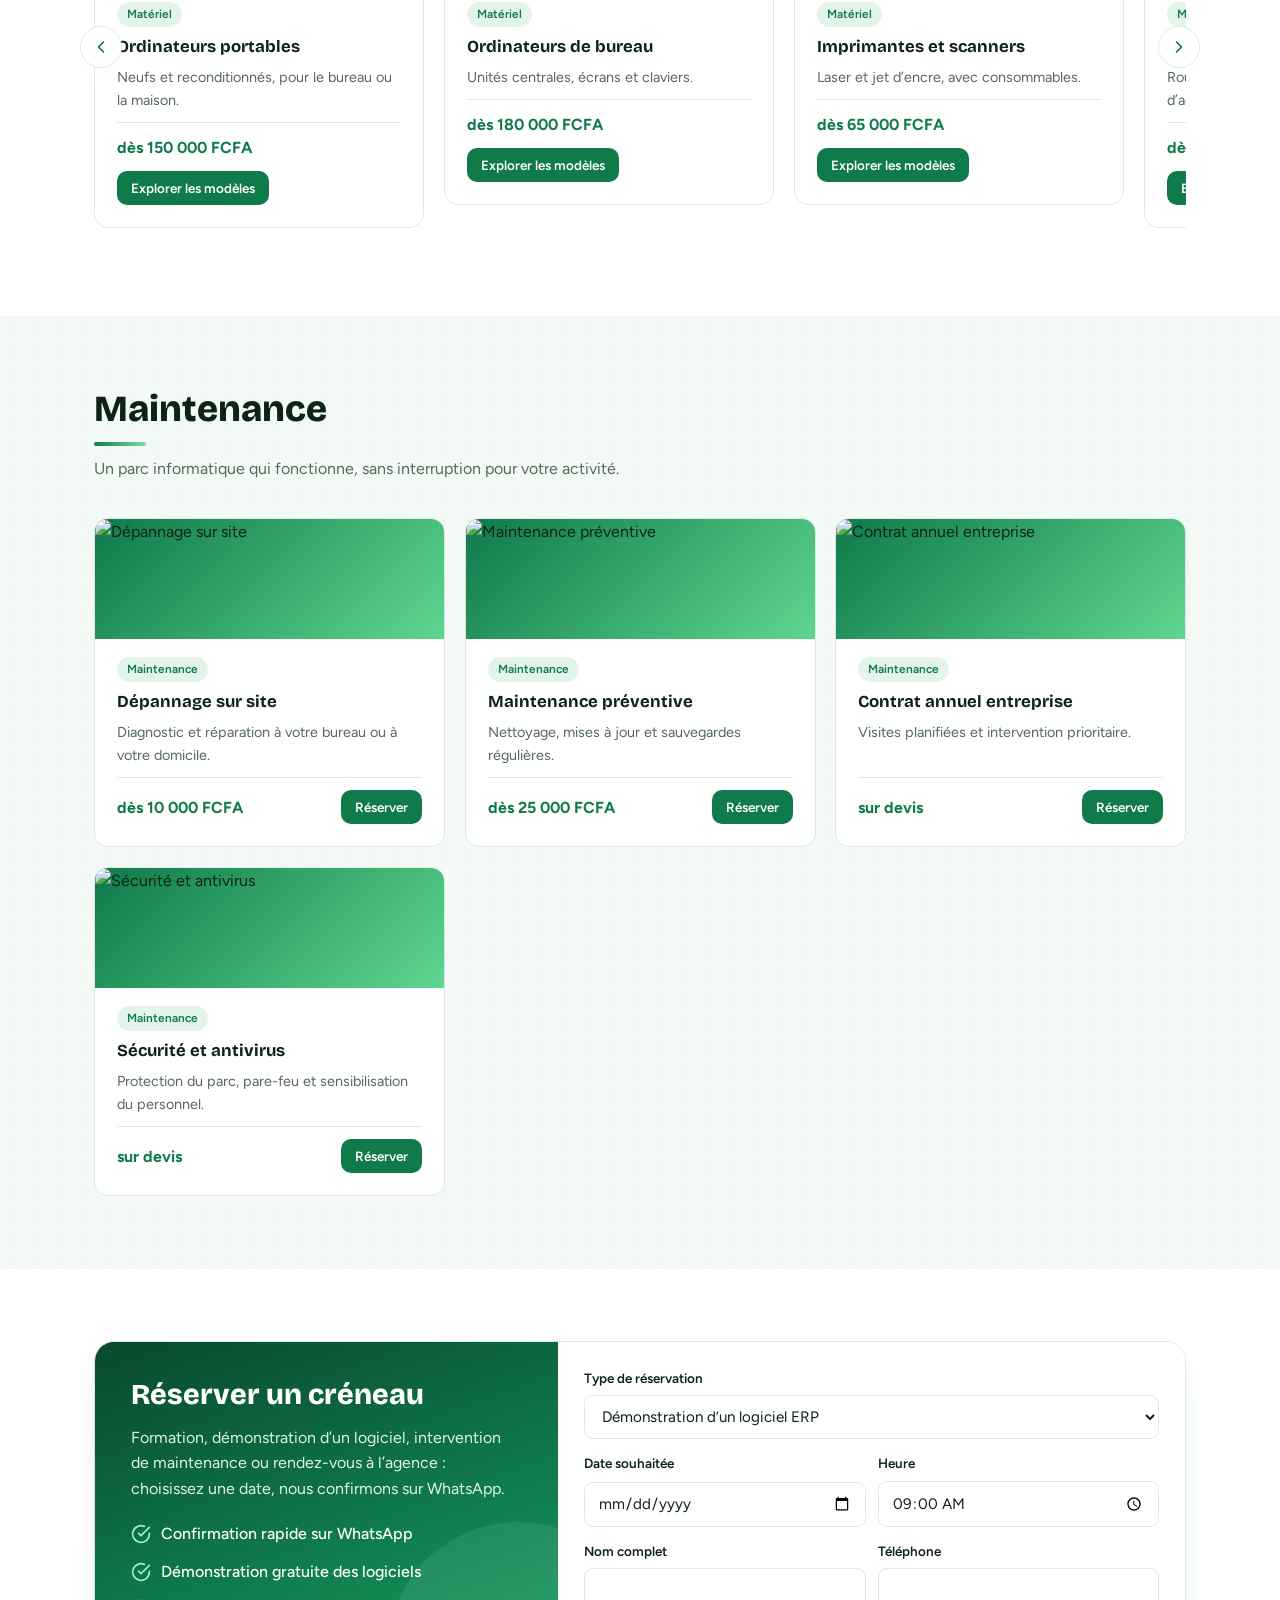
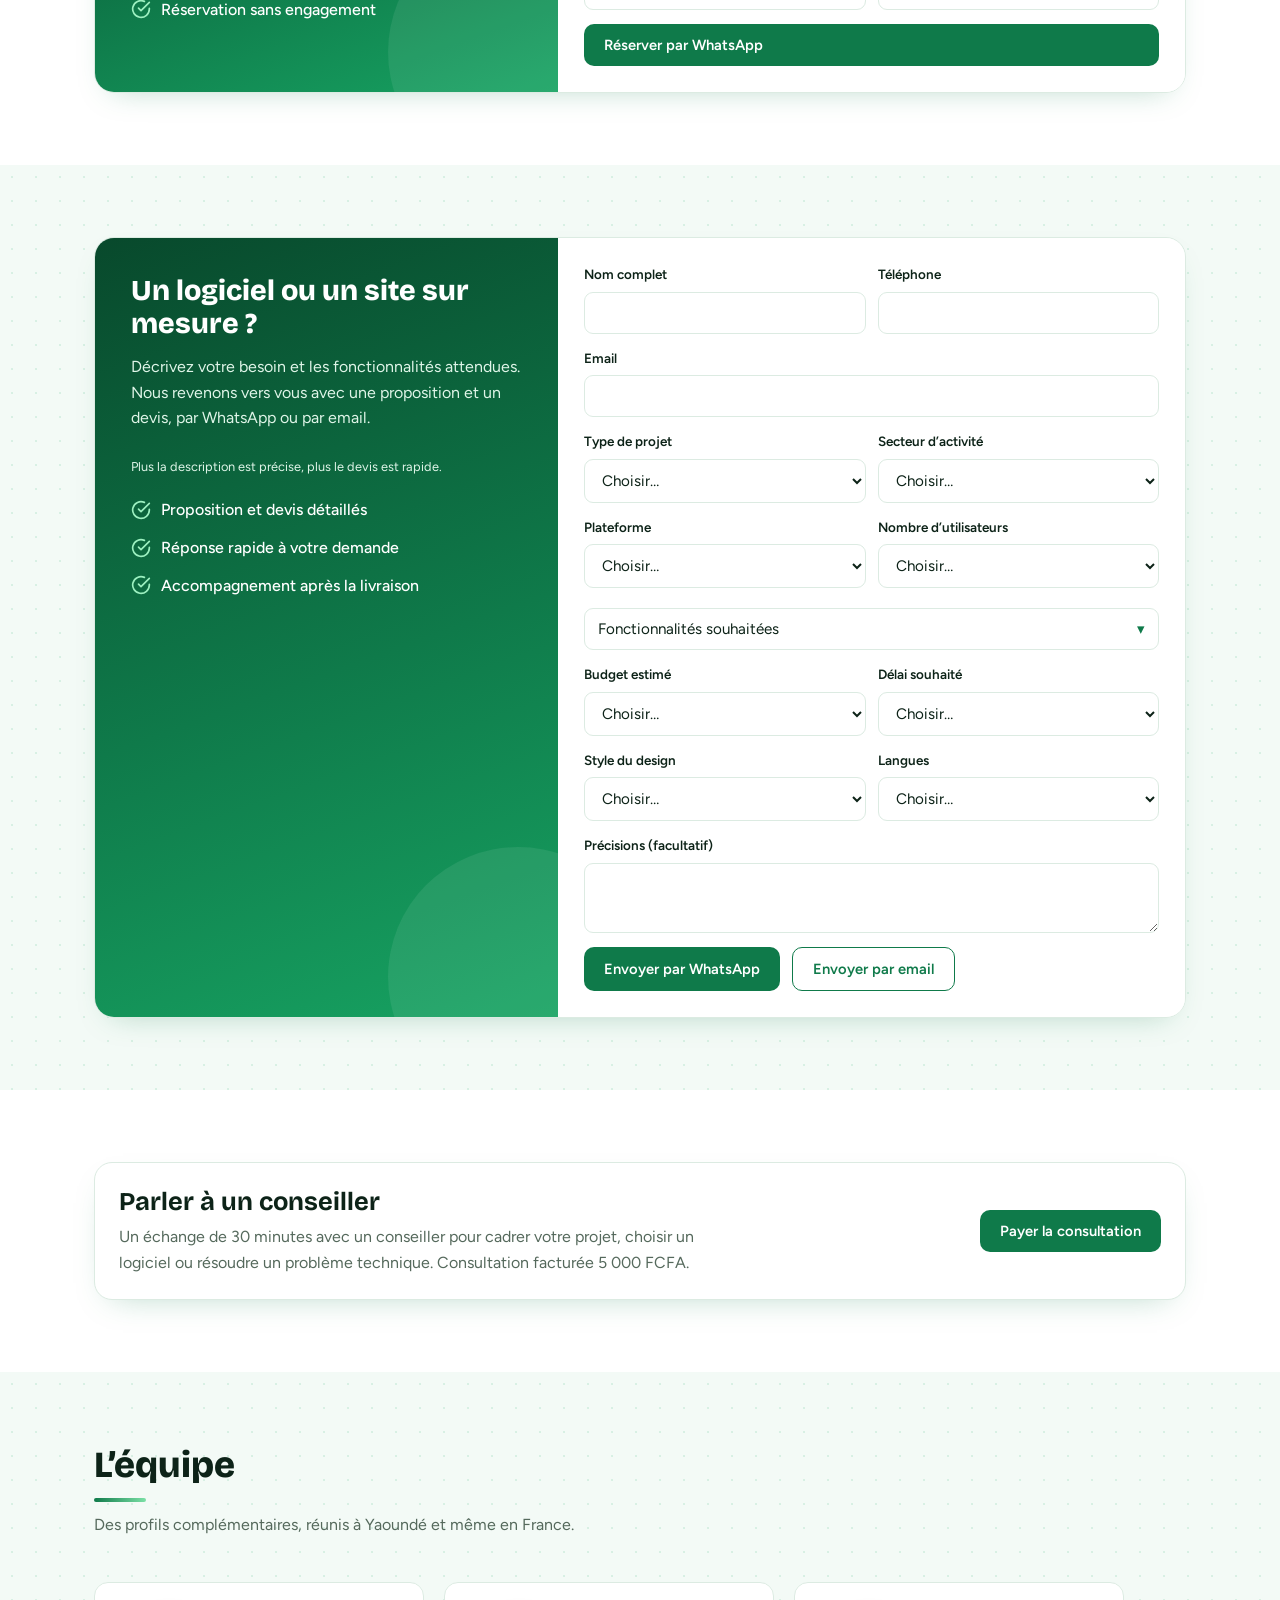
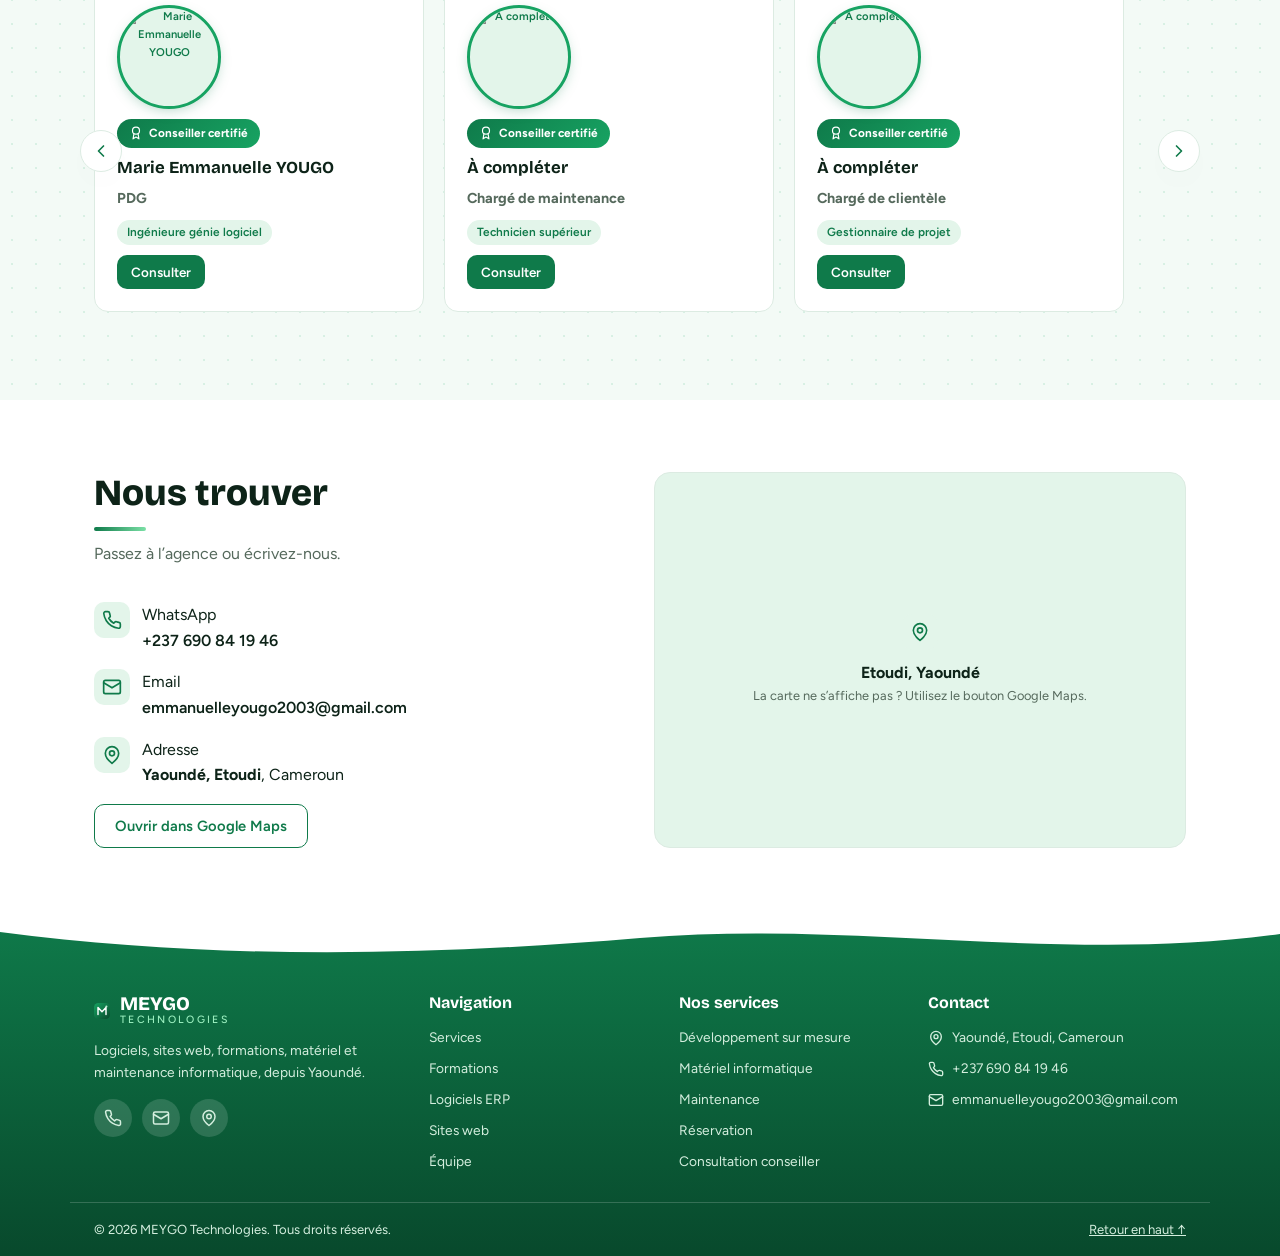
==== commit dcb2353b: "les videos ajoutes" ====
--- a/index.html
+++ b/index.html
@@ -3,289 +3,11 @@
 <head>
 <meta charset="UTF-8">
 <meta name="viewport" content="width=device-width, initial-scale=1, viewport-fit=cover">
-<title>MEYGO Technologies — Solutions numériques à Yaoundé</title>
+<title>MEYGO Technologies</title>
 <link rel="preconnect" href="https://fonts.googleapis.com">
 <link rel="preconnect" href="https://fonts.gstatic.com" crossorigin>
 <link href="https://fonts.googleapis.com/css2?family=Bricolage+Grotesque:wght@600;700;800&family=Figtree:wght@400;500;600&display=swap" rel="stylesheet">
-<style>
-:root{--bg:#fff;--soft:#f3faf6;--card:#fff;--ink:#0d2318;--dim:#55695c;--line:#dcebe2;--g:#0f7a4a;--g2:#17a362;--gl:#e3f5ea;--sh:0 12px 32px -18px rgba(15,122,74,.35);color-scheme:light;padding-top:env(safe-area-inset-top,0px);padding-bottom:env(safe-area-inset-bottom,0px)}
-@media (prefers-color-scheme:dark){:root:not([data-theme="light"]){--bg:#0b1511;--soft:#10201a;--card:#13261e;--ink:#eaf5ee;--dim:#9db3a6;--line:#1f3a2e;--gl:#16382a;color-scheme:dark}}
-*{margin:0;padding:0;box-sizing:border-box}
-html{scroll-behavior:smooth;scroll-padding-top:80px}
-body{background:var(--bg);color:var(--ink);font-family:'Figtree',system-ui,sans-serif;line-height:1.6;overflow-x:hidden}
-h1,h2,h3,h4{font-family:'Bricolage Grotesque','Figtree',sans-serif;line-height:1.15}
-a{color:inherit}
-.wrap{max-width:1140px;margin:0 auto;padding:0 24px}
-section{padding:72px 0}
-.alt{background:var(--soft)}
-.sec-h{max-width:620px;margin-bottom:36px}
-.sec-h h2{font-size:clamp(1.7rem,3.2vw,2.3rem);font-weight:800;margin-bottom:10px}
-.sec-h p{color:var(--dim)}
-:focus-visible{outline:3px solid var(--g2);outline-offset:2px}
-header{position:sticky;top:0;z-index:50;background:color-mix(in srgb,var(--bg) 88%,transparent);backdrop-filter:blur(12px);border-bottom:1px solid var(--line)}
-.nav{display:flex;align-items:center;justify-content:space-between;gap:16px;padding:14px 24px;max-width:1140px;margin:0 auto}
-.logo{font-family:'Bricolage Grotesque',sans-serif;font-weight:800;font-size:1.25rem;display:flex;align-items:center;gap:10px;text-decoration:none}
-.mark{width:34px;height:34px;border-radius:9px;background:var(--g);color:#fff;display:grid;place-items:center;font-size:.95rem}
-.logo small{display:block;font-family:'Figtree';font-weight:500;font-size:.7rem;color:var(--dim)}
-.links{display:flex;gap:22px;font-size:.9rem;font-weight:500}
-.links a{text-decoration:none;color:var(--dim)}.links a:hover{color:var(--g)}
-.btn{display:inline-flex;align-items:center;gap:8px;border:0;cursor:pointer;font:600 .92rem 'Figtree',sans-serif;padding:12px 20px;border-radius:10px;text-decoration:none;background:var(--g);color:#fff;transition:background .2s}
-.btn:hover{background:var(--g2)}
-.btn.out{background:transparent;color:var(--g);border:1.5px solid var(--g)}
-.btn.out:hover{background:var(--gl)}
-.btn.sm{padding:9px 14px;font-size:.84rem}
-@media(max-width:900px){.links{display:none}}
-.hero{padding:64px 0 56px;background:linear-gradient(180deg,var(--soft),var(--bg))}
-.hero .wrap{display:grid;grid-template-columns:1.15fr .85fr;gap:44px;align-items:center}
-@media(max-width:860px){.hero .wrap{grid-template-columns:1fr}}
-.hero h1{font-size:clamp(2.1rem,4.6vw,3.4rem);font-weight:800;letter-spacing:-.02em}
-.hero h1 em{font-style:normal;color:var(--g)}
-.hero p{color:var(--dim);font-size:1.05rem;max-width:520px;margin:18px 0 26px}
-.row{display:flex;gap:12px;flex-wrap:wrap}
-.panel{background:var(--card);border:1px solid var(--line);border-radius:18px;padding:24px;box-shadow:var(--sh)}
-.panel h3{font-size:1.05rem;margin-bottom:14px}
-.panel li{list-style:none;display:flex;gap:12px;align-items:flex-start;padding:10px 0;border-top:1px solid var(--line);font-size:.92rem}
-.panel li:first-of-type{border-top:0}
-.panel li b{display:block}.panel li span{color:var(--dim);font-size:.84rem}
-.ic{flex:none;width:36px;height:36px;border-radius:10px;background:var(--gl);display:grid;place-items:center;font-size:1.1rem}
-.grid{display:grid;grid-template-columns:repeat(3,1fr);gap:20px}
-@media(max-width:960px){.grid{grid-template-columns:repeat(2,1fr)}}
-@media(max-width:600px){.grid{grid-template-columns:1fr}}
-.card{background:var(--card);border:1px solid var(--line);border-radius:14px;padding:22px;display:flex;flex-direction:column;gap:10px}
-.card h3{font-size:1.05rem}
-.card p{color:var(--dim);font-size:.9rem;flex:1}
-.tag{align-self:flex-start;font-size:.74rem;font-weight:600;color:var(--g);background:var(--gl);padding:3px 10px;border-radius:99px}
-.foot{display:flex;align-items:center;justify-content:space-between;gap:10px;padding-top:12px;border-top:1px solid var(--line);flex-wrap:wrap}
-.price{font-weight:700;color:var(--g)}
-.tabs{display:flex;gap:8px;flex-wrap:wrap;margin-bottom:24px}
-.tab{border:1px solid var(--line);background:var(--card);color:var(--dim);font:500 .86rem 'Figtree';padding:8px 16px;border-radius:99px;cursor:pointer}
-.tab[aria-pressed="true"]{background:var(--g);border-color:var(--g);color:#fff}
-.two{display:grid;grid-template-columns:1fr 1fr;gap:28px}
-@media(max-width:860px){.two{grid-template-columns:1fr}}
-form.box{background:var(--card);border:1px solid var(--line);border-radius:16px;padding:26px;display:grid;gap:14px;box-shadow:var(--sh)}
-label{font-size:.84rem;font-weight:600;display:grid;gap:6px}
-input,select,textarea{font:400 .95rem 'Figtree',sans-serif;padding:11px 13px;border:1px solid var(--line);border-radius:9px;background:var(--bg);color:var(--ink);width:100%}
-textarea{min-height:100px;resize:vertical}
-.f2{display:grid;grid-template-columns:1fr 1fr;gap:12px}
-@media(max-width:520px){.f2{grid-template-columns:1fr}}
-.note{font-size:.8rem;color:var(--dim)}
-.team .card{align-items:flex-start}
-.av{width:56px;height:56px;border-radius:50%;background:var(--g);color:#fff;display:grid;place-items:center;font:700 1.1rem 'Bricolage Grotesque'}
-.chips{display:flex;gap:6px;flex-wrap:wrap}
-.mapbox{position:relative;border-radius:16px;overflow:hidden;border:1px solid var(--line);min-height:320px;background:var(--gl);display:grid;place-items:center;text-align:center}
-.mapbox iframe{position:absolute;inset:0;width:100%;height:100%;border:0}
-.mapbox .fb{padding:24px}
-.ct li{list-style:none;display:flex;gap:12px;margin-bottom:16px}
-.ct a{text-decoration:none;font-weight:600}
-footer{background:var(--g);color:#e9f8ef;padding:30px 0;font-size:.86rem;text-align:center}
-.modal{position:fixed;inset:0;background:rgba(5,25,15,.55);display:none;place-items:center;z-index:100;padding:20px}
-.modal.on{display:grid}
-.mbox{background:var(--card);border-radius:18px;padding:26px;max-width:420px;width:100%;display:grid;gap:14px;max-height:90vh;overflow:auto}
-.pay{display:grid;grid-template-columns:1fr 1fr;gap:10px}
-.pay button{padding:14px;border-radius:10px;border:2px solid var(--line);background:var(--bg);color:var(--ink);font:700 .95rem 'Figtree';cursor:pointer}
-.pay button[aria-pressed="true"]{border-color:var(--g);background:var(--gl)}
-.steps{background:var(--soft);border-radius:10px;padding:14px;font-size:.88rem}
-.wa{position:fixed;right:20px;bottom:calc(20px + env(safe-area-inset-bottom,0px));z-index:60;width:56px;height:56px;border-radius:50%;background:#25d366;display:grid;place-items:center;box-shadow:0 10px 24px -8px rgba(0,0,0,.4)}
-.wa svg{width:28px;height:28px;fill:#fff}
-@media(prefers-reduced-motion:reduce){*{transition:none!important;scroll-behavior:auto!important}}
-
-/* ===== EFFETS VISUELS ===== */
-:root[data-theme="dark"]{--bg:#0b1511;--soft:#10201a;--card:#13261e;--ink:#eaf5ee;--dim:#9db3a6;--line:#1f3a2e;--gl:#16382a;color-scheme:dark}
-#bar{position:fixed;top:0;left:0;right:0;height:3px;z-index:120;background:linear-gradient(90deg,var(--g),#7be0a6);transform:scaleX(0);transform-origin:left}
-header{transition:box-shadow .3s}header.sc{box-shadow:0 10px 30px -18px rgba(15,122,74,.5)}
-.nav{transition:padding .3s}header.sc .nav{padding-top:8px;padding-bottom:8px}
-.links a{position:relative;padding:4px 0}
-.links a::after{content:"";position:absolute;left:0;bottom:-2px;height:2px;width:100%;background:var(--g2);transform:scaleX(0);transform-origin:left;transition:transform .3s}
-.links a:hover::after,.links a.on::after{transform:scaleX(1)}.links a.on{color:var(--g)}
-.burger{display:none}
-@media(max-width:900px){.burger{display:inline-flex}.links{display:none;position:absolute;top:100%;left:0;right:0;flex-direction:column;gap:14px;padding:16px 24px;background:var(--bg);border-bottom:1px solid var(--line)}.links.open{display:flex}}
-.hero{position:relative;overflow:hidden;background:radial-gradient(circle,rgba(23,163,98,.16) 1.3px,transparent 1.6px) 0 0/26px 26px,linear-gradient(180deg,var(--soft),var(--bg))}
-.hero .wrap{position:relative;z-index:1}
-.blob{position:absolute;border-radius:50%;filter:blur(70px);opacity:.5;animation:drift 14s ease-in-out infinite alternate}
-.b1{width:420px;height:420px;background:#5fd68f;top:-140px;left:-100px}
-.b2{width:360px;height:360px;background:#a8ecc3;bottom:-120px;right:-60px;animation-delay:-6s}
-@keyframes drift{to{transform:translate(60px,40px) scale(1.15)}}
-@keyframes up{from{opacity:0;transform:translateY(26px)}to{opacity:1;transform:none}}
-.hero h1{animation:up .8s both}.hero p{animation:up .8s .15s both}.hero .row{animation:up .8s .3s both}.hv{animation:up .9s .25s both}
-.hv{position:relative}
-.fl{position:absolute;z-index:2;background:var(--card);border:1px solid var(--line);border-radius:99px;padding:8px 14px;font-size:.8rem;font-weight:600;box-shadow:var(--sh);animation:bob 4s ease-in-out infinite}
-.f1{top:-16px;right:-8px}.f2{bottom:-18px;left:-10px;animation-delay:-2s}
-@keyframes bob{50%{transform:translateY(-9px)}}
-.stats{display:grid;grid-template-columns:repeat(4,1fr);gap:16px;padding:8px 0 0}
-@media(max-width:700px){.stats{grid-template-columns:repeat(2,1fr)}}
-.stat{background:var(--card);border:1px solid var(--line);border-radius:14px;padding:22px;text-align:center}
-.stat b{display:block;font:800 2.2rem 'Bricolage Grotesque',sans-serif;color:var(--g)}
-.stat span{font-size:.85rem;color:var(--dim)}
-.mq{overflow:hidden;background:var(--g);color:#e9f8ef;padding:14px 0;margin-top:48px}
-.mq div{display:flex;gap:44px;width:max-content;animation:slide 32s linear infinite;font:600 .95rem 'Bricolage Grotesque',sans-serif;white-space:nowrap}
-.mq:hover div{animation-play-state:paused}
-@keyframes slide{to{transform:translateX(-50%)}}
-.alt{background:radial-gradient(circle,rgba(23,163,98,.12) 1.2px,transparent 1.5px) 0 0/24px 24px,var(--soft)}
-.sec-h h2::after{content:"";display:block;width:52px;height:4px;border-radius:4px;background:linear-gradient(90deg,var(--g),#7be0a6);margin-top:12px}
-.rv{opacity:0;translate:0 28px;transition:opacity .7s,translate .7s}
-.rv.in{opacity:1;translate:0 0}
-.card,.tilt{transform:perspective(900px) rotateX(var(--rx,0deg)) rotateY(var(--ry,0deg)) translateY(var(--ty,0));transition:transform .25s,box-shadow .25s,border-color .25s,opacity .7s,translate .7s}
-.card{position:relative;overflow:hidden}
-.card::before{content:"";position:absolute;top:0;left:0;right:0;height:3px;background:linear-gradient(90deg,var(--g),#7be0a6);transform:scaleX(0);transform-origin:left;transition:transform .4s}
-.card:hover{--ty:-6px;border-color:var(--g2);box-shadow:0 22px 40px -22px rgba(15,122,74,.55)}
-.card:hover::before{transform:scaleX(1)}
-.card .ic{transition:transform .3s,background .3s}.card:hover .ic{transform:rotate(-8deg) scale(1.12);background:var(--g2)}
-.btn{position:relative;overflow:hidden}
-.btn:not(.out)::after{content:"";position:absolute;top:0;left:-70%;width:50%;height:100%;background:linear-gradient(100deg,transparent,rgba(255,255,255,.35),transparent);transform:skewX(-20deg);transition:left .6s}
-.btn:hover::after{left:130%}
-.btn:hover{transform:translateY(-2px)}.btn{transition:background .2s,transform .2s}
-.rp{position:absolute;border-radius:50%;background:rgba(255,255,255,.5);transform:scale(0);animation:rip .6s ease-out forwards;pointer-events:none}
-@keyframes rip{to{transform:scale(4);opacity:0}}
-.wa{animation:bob 3.2s ease-in-out infinite}
-.mbox{animation:up .35s both}
-@media(prefers-reduced-motion:reduce){.rv{opacity:1!important;translate:none!important}.blob,.fl,.mq div,.wa,.hero *{animation:none!important}}
-
-/* ===== V3 : logo, splash, header, carrousels, démo, footer ===== */
-#splash{position:fixed;inset:0;z-index:300;background:var(--bg);display:grid;place-items:center;text-align:center;transition:opacity .6s,visibility .6s;animation:spx 0s 4.5s forwards}
-#splash.out{opacity:0;visibility:hidden}
-@keyframes spx{to{visibility:hidden}}
-#splash svg{width:120px;height:120px;filter:drop-shadow(0 18px 24px rgba(15,122,74,.35));animation:pop .8s both}
-#splash path.m{stroke-dasharray:80;stroke-dashoffset:80;animation:dr 1.1s .35s ease forwards}
-#splash circle.nd{opacity:0;animation:fi .4s 1.3s forwards}
-@keyframes dr{to{stroke-dashoffset:0}}@keyframes fi{to{opacity:1}}@keyframes pop{from{transform:scale(.5) rotate(-12deg);opacity:0}}
-#splash h2{font-size:1.9rem;margin-top:16px;animation:up .7s 1s both}#splash p{color:var(--dim);animation:up .7s 1.25s both}
-.ld{width:180px;height:4px;border-radius:4px;background:var(--line);margin:22px auto 0;overflow:hidden}.ld i{display:block;height:100%;background:linear-gradient(90deg,var(--g),#7be0a6);animation:ldb 2.3s ease forwards}
-@keyframes ldb{from{width:0}to{width:100%}}
-.lg{width:40px;height:40px;flex:none}
-.tb{background:linear-gradient(90deg,#08492c,var(--g));color:#e9f8ef;font-size:.8rem;max-height:40px;overflow:hidden;transition:max-height .3s,opacity .3s}
-header.sc .tb{max-height:0;opacity:0}
-.tbi{display:flex;gap:22px;justify-content:flex-end;padding:8px 24px}
-.tbi a,.tbi span{display:inline-flex;align-items:center;gap:6px;text-decoration:none}.tbi a:hover{text-decoration:underline}
-@media(max-width:700px){.tb{display:none}}
-.i{display:inline-grid;place-items:center}.ic svg{width:20px;height:20px}.ic{color:var(--g)}.card:hover .ic{color:#fff}
-.logo{font-size:1.2rem;line-height:1.05}.logo small{font-size:.66rem;letter-spacing:.22em;text-transform:uppercase;color:var(--g)}
-.car{position:relative}
-.track{display:flex;gap:20px;overflow-x:auto;scroll-snap-type:x mandatory;padding:8px 4px 16px;scrollbar-width:none}
-.track::-webkit-scrollbar{display:none}
-.car .card{flex:0 0 min(330px,86%);scroll-snap-align:start}
-.cb{position:absolute;top:50%;z-index:5;width:42px;height:42px;border-radius:50%;border:1px solid var(--line);background:var(--card);color:var(--g);cursor:pointer;display:grid;place-items:center;box-shadow:var(--sh);transform:translateY(-50%);transition:background .2s,color .2s}
-.cb:hover{background:var(--g);color:#fff}.cb.p{left:-14px}.cb.n{right:-14px}.cb svg{width:20px;height:20px}
-@media(max-width:600px){.cb.p{left:2px}.cb.n{right:2px}}
-.thumb{position:relative;height:130px;margin:-22px -22px 4px;background:linear-gradient(135deg,#0f7a4a,#5fd68f);display:grid;place-items:center;cursor:pointer;overflow:hidden}
-.thumb::before{content:"";position:absolute;inset:18px 26px auto;height:70px;border-radius:8px;background:repeating-linear-gradient(180deg,rgba(255,255,255,.35) 0 6px,transparent 6px 16px)}
-.thumb b{position:relative;width:54px;height:54px;border-radius:50%;background:#fff;color:var(--g);display:grid;place-items:center;animation:ring 2s infinite}
-.thumb b svg{width:22px;height:22px;margin-left:3px}
-.thumb em{position:absolute;right:10px;bottom:8px;font-style:normal;font-size:.72rem;font-weight:700;color:#fff;background:rgba(0,0,0,.35);padding:2px 9px;border-radius:99px}
-@keyframes ring{0%{box-shadow:0 0 0 0 rgba(255,255,255,.7)}100%{box-shadow:0 0 0 18px rgba(255,255,255,0)}}
-.tm{align-items:center;text-align:center}.tm .row{justify-content:center}
-.ph{position:relative;width:110px;height:110px;border-radius:50%;border:3px solid var(--g2);background:var(--gl);color:var(--g);display:grid;place-items:center;overflow:hidden;font-size:.7rem;font-weight:600;box-shadow:0 4px 14px -4px rgba(15,122,74,.35)}
-.ph img{width:100%;height:100%;object-fit:cover;display:block}
-.ph svg{width:34px;height:34px;display:block;margin:0 auto 2px}
-.ph-placeholder{display:grid;place-items:center;gap:4px;color:var(--g);text-align:center}
-.ph-placeholder svg{width:32px;height:32px}
-.bdg{display:inline-flex;align-items:center;gap:6px;background:linear-gradient(135deg,var(--g),var(--g2));color:#fff;font-size:.74rem;font-weight:700;padding:5px 12px;border-radius:99px}
-.bdg svg{width:14px;height:14px}
-.split{display:grid;grid-template-columns:.85fr 1.15fr;border-radius:20px;overflow:hidden;box-shadow:var(--sh);border:1px solid var(--line)}
-@media(max-width:860px){.split{grid-template-columns:1fr}}
-.side{background:linear-gradient(160deg,#08492c,var(--g) 55%,var(--g2));color:#fff;padding:36px;display:flex;flex-direction:column;gap:14px;position:relative;overflow:hidden}
-.side::after{content:"";position:absolute;width:260px;height:260px;border-radius:50%;background:rgba(255,255,255,.08);right:-90px;bottom:-90px}
-.side h2{font-size:1.8rem;font-weight:800}.side p{color:#dff5e8}
-.chk{list-style:none;display:grid;gap:12px;margin-top:6px;position:relative;z-index:1}
-.chk li{display:flex;gap:10px;align-items:center;font-weight:500}.chk svg{width:20px;height:20px;flex:none;color:#9cf0c0}
-.split form.box{border:0;border-radius:0;box-shadow:none;height:100%;align-content:start}
-#dm .mbox{max-width:760px}
-.win{border:1px solid var(--line);border-radius:12px;overflow:hidden;background:var(--bg)}
-.wbar{display:flex;align-items:center;gap:6px;background:var(--gl);padding:9px 12px;font-size:.78rem;font-weight:600}
-.wbar i{width:10px;height:10px;border-radius:50%;background:#ff6b5e}.wbar i:nth-child(2){background:#ffc23d}.wbar i:nth-child(3){background:#2fcf64}.wbar span{margin-left:10px;color:var(--dim)}
-.wbody{display:grid;grid-template-columns:170px 1fr;min-height:260px}
-@media(max-width:600px){.wbody{grid-template-columns:1fr}#dside{display:none}}
-#dside{background:var(--soft);border-right:1px solid var(--line);padding:12px;display:grid;gap:6px;align-content:start;font-size:.8rem}
-#dside div{padding:8px 10px;border-radius:8px;color:var(--dim);transition:.3s}#dside div.on{background:var(--g);color:#fff;font-weight:600}
-#dscene{position:relative;padding:26px;display:grid;gap:10px;align-content:center;text-align:center;justify-items:center}
-#dscene>*{animation:up .5s both}
-.sci{width:64px;height:64px;border-radius:18px;background:var(--gl);color:var(--g);display:grid;place-items:center}.sci svg{width:30px;height:30px}
-.bars{display:flex;gap:8px;align-items:flex-end;height:80px;margin-top:6px}
-.bars i{width:22px;border-radius:5px 5px 0 0;background:linear-gradient(180deg,var(--g2),var(--g));height:10px;animation:gr 1s ease forwards}
-@keyframes gr{to{height:var(--h)}}
-.cur{position:absolute;width:16px;height:16px;border-radius:50%;background:var(--g2);box-shadow:0 0 0 6px rgba(23,163,98,.25);left:20%;top:70%;animation:mv 3s ease-in-out both}
-@keyframes mv{to{left:72%;top:36%}}
-.dprog{height:5px;background:var(--line);border-radius:5px;overflow:hidden}.dprog div{height:100%;width:0;background:linear-gradient(90deg,var(--g),#7be0a6);transition:width 15s linear}
-footer.ft{padding:0;text-align:left;background:linear-gradient(180deg,#0f7a4a,#08492c);color:#d4eede}
-.wv{display:block;width:100%;height:40px;color:var(--bg)}
-.fg{display:grid;grid-template-columns:1.4fr 1fr 1fr 1.2fr;gap:34px;padding:34px 24px 30px}
-@media(max-width:860px){.fg{grid-template-columns:1fr 1fr}}@media(max-width:520px){.fg{grid-template-columns:1fr}}
-.fg h4{color:#fff;margin-bottom:14px;font-size:1rem}.fg ul{list-style:none;display:grid;gap:9px}.fg a{text-decoration:none}.fg a:hover{color:#fff;text-decoration:underline}
-.fg li{display:flex;gap:8px;align-items:flex-start}.fg svg{width:16px;height:16px;margin-top:4px;flex:none}
-.fb2{display:flex;justify-content:space-between;gap:12px;flex-wrap:wrap;border-top:1px solid rgba(255,255,255,.18);padding:16px 24px;font-size:.82rem}
-.soc{display:flex;gap:10px;margin-top:16px}.soc a{width:38px;height:38px;border-radius:50%;background:rgba(255,255,255,.14);display:grid;place-items:center;transition:.2s}.soc a:hover{background:#fff;color:var(--g)}.soc svg{width:18px;height:18px;margin:0}
-/* ===== V4 : fond d'accueil + responsive ===== */
-html{overflow-x:hidden}
-.hero{background:url("data:image/svg+xml,%3Csvg xmlns='http://www.w3.org/2000/svg' width='600' height='400' fill='none' stroke='%23fff' stroke-opacity='.2'%3E%3Cpath d='M0 300h120l40-60h140l40 60h120M120 100h100l30 40h160M300 400V300M450 0v140l60 60h90'/%3E%3Cg fill='%23fff' fill-opacity='.4' stroke='none'%3E%3Ccircle cx='120' cy='300' r='5'/%3E%3Ccircle cx='300' cy='240' r='5'/%3E%3Ccircle cx='220' cy='100' r='5'/%3E%3Ccircle cx='450' cy='140' r='5'/%3E%3Ccircle cx='510' cy='200' r='5'/%3E%3C/g%3E%3C/svg%3E") 0 0/600px 400px,radial-gradient(circle at 82% 8%,rgba(123,224,166,.4),transparent 50%),linear-gradient(135deg,#06402a,#0f7a4a 60%,#17a362);color:#fff;padding:76px 0 84px}
-.hero h1{color:#fff}.hero p{color:#dff5e8}
-.hero .btn:not(.out){background:#fff;color:var(--g)}.hero .btn:not(.out):hover{background:#e3f5ea}
-.hero .btn.out{color:#fff;border-color:#fff}.hero .btn.out:hover{background:rgba(255,255,255,.15)}
-.blob{opacity:.22}
-.stats{margin-top:-34px;position:relative;z-index:2}
-.hv{min-width:0}
-.hero .wrap{grid-template-columns:minmax(0,1.1fr) minmax(0,.9fr)}
-.grid{grid-template-columns:repeat(3,minmax(0,1fr))}
-.two{grid-template-columns:minmax(0,1fr) minmax(0,1fr)}
-.split{grid-template-columns:minmax(0,.85fr) minmax(0,1.15fr)}
-@media(max-width:980px){.grid{grid-template-columns:repeat(2,minmax(0,1fr))}}
-@media(max-width:860px){.hero .wrap,.two,.split{grid-template-columns:minmax(0,1fr)}.hero{padding:56px 0 76px}}
-@media(max-width:640px){.wrap{padding:0 16px}.nav{padding:10px 16px;gap:8px}.nav .row{gap:6px}.nav .row .btn:not(.burger):not(#theme):not(#lang){display:none}.btn.sm{padding:8px 11px}.logo small{display:none}.logo{font-size:1.05rem}.lg{width:34px;height:34px}section{padding:48px 0}.hero{padding:44px 0 64px}.hero p{font-size:1rem}.grid{grid-template-columns:minmax(0,1fr)}.fl{display:none}.side{padding:24px}.sec-h{margin-bottom:24px}.stat{padding:16px}.stat b{font-size:1.7rem}.fg{padding:28px 16px}.fb2{padding:14px 16px}.mbox{padding:18px}.wa{width:50px;height:50px;right:14px}input,select,textarea{font-size:16px}.hero .row .btn{flex:1 1 100%;justify-content:center}.panel{padding:18px}}
-/* ===== V5 ===== */
-.hero{background:radial-gradient(circle,rgba(23,163,98,.16) 1.3px,transparent 1.6px) 0 0/26px 26px,linear-gradient(180deg,var(--soft),var(--bg));color:inherit;padding:76px 0 64px}
-.hero h1{color:var(--ink)}.hero p{color:var(--dim)}
-.hero .btn:not(.out){background:var(--g);color:#fff}.hero .btn:not(.out):hover{background:var(--g2)}
-.hero .btn.out{color:var(--g);border-color:var(--g)}.hero .btn.out:hover{background:var(--gl)}
-.blob{opacity:.5}.stats{margin-top:0}
-@media(max-width:860px){.hero{padding:56px 0 48px}}@media(max-width:640px){.hero{padding:44px 0 40px}}
-.mimg{height:130px;margin:-22px -22px 4px;background:linear-gradient(135deg,#0f7a4a,#5fd68f);display:grid;place-items:center}.mimg svg{width:150px;height:100px}
-.mt{width:100%;max-width:380px;display:grid;gap:6px;text-align:left;margin-top:4px}
-.rw{display:flex;justify-content:space-between;gap:10px;background:var(--soft);border:1px solid var(--line);border-radius:8px;padding:7px 12px;font-size:.82rem;animation:up .4s both}.rw b{color:var(--g);white-space:nowrap}
-.dd summary{font:400 .95rem 'Figtree',sans-serif;padding:11px 13px;border:1px solid var(--line);border-radius:9px;background:var(--bg);cursor:pointer;list-style:none;display:flex;justify-content:space-between;margin-top:6px}
-.dd summary::after{content:"▾";color:var(--g)}
-.ddl{display:grid;gap:8px;padding:12px;border:1px solid var(--line);border-radius:9px;margin-top:6px;background:var(--bg)}
-.ck{display:flex;gap:8px;align-items:center;font-weight:500}.ck input{width:auto}
-/* ===== V6 : matériel déroulant ===== */
-#gMat .track{align-items:flex-start}
-.mimg{cursor:pointer}
-.tg .c,.card.open .tg .o{display:none}.card.open .tg .c{display:inline}
-.pl{display:grid;gap:12px;max-height:0;overflow:hidden;transition:max-height .55s ease;padding:4px 0}
-.card.open .pl{max-height:1200px;margin-top:10px}
-.pi{display:grid;grid-template-columns:100px minmax(0,1fr);gap:10px;padding:12px;border:1px solid var(--line);border-radius:12px;background:var(--card);font-size:.84rem;line-height:1.4;box-shadow:0 4px 14px -8px rgba(15,122,74,.2);transition:border-color .2s,box-shadow .2s}
-.pi:hover{border-color:var(--g2);box-shadow:0 8px 22px -10px rgba(15,122,74,.35)}
-.pr{display:flex;justify-content:space-between;align-items:center;gap:8px}.pr b{color:var(--g);white-space:nowrap;font-size:.95rem}
-.pi .btn{padding:7px 12px;font-size:.78rem}
-.pp{width:100px;height:76px;border-radius:10px;background:linear-gradient(135deg,#0f7a4a,#5fd68f);display:grid;place-items:center;overflow:hidden}
-.pp img{width:100%;height:100%;object-fit:cover;display:block}.pp svg{width:80px;height:54px}
-.nm{display:block;margin-bottom:6px;font-size:.9rem;font-weight:700}
-.sp{list-style:none;display:grid;gap:3px;font-size:.76rem;color:var(--dim)}
-.sp li{display:flex;justify-content:space-between;gap:8px;border-top:1px dashed var(--line);padding-top:3px}
-.sp span{font-weight:600;color:var(--ink)}.sp em{font-style:normal;text-align:right}
-.pi .pr{grid-column:1/-1;margin-top:4px;padding-top:8px;border-top:1px solid var(--line)}
-.universe-label{font-size:.78rem;font-weight:600;color:var(--g);margin:4px 0 2px;display:flex;align-items:center;gap:6px}
-.universe-label::before{content:"";width:8px;height:8px;border-radius:50%;background:var(--g2)}
-/* Logos partenaires */
-.plogo{display:inline-flex;align-items:center;justify-content:center;font:700 .78rem 'Figtree',sans-serif;padding:6px 14px;border-radius:8px;letter-spacing:.02em;box-shadow:0 2px 8px -2px rgba(0,0,0,.15)}
-.plogo.ggl{background:#fff;color:#4285f4;border:1.5px solid #e0e0e0}
-.plogo.ibm{background:#054ada;color:#fff}
-.plogo.crs{background:#0056d2;color:#fff}
-.plogo.myg{background:linear-gradient(135deg,var(--g),var(--g2));color:#fff}
-/* Modal matériel large */
-.mbox-wide{max-width:920px;width:100%}
-.mat-grid{display:grid;grid-template-columns:repeat(auto-fill,minmax(240px,1fr));gap:16px;margin-top:12px;max-height:65vh;overflow:auto;padding:4px}
-.mat-card{background:var(--soft);border:1px solid var(--line);border-radius:14px;overflow:hidden;display:flex;flex-direction:column;transition:border-color .2s,box-shadow .2s}
-.mat-card:hover{border-color:var(--g2);box-shadow:0 12px 28px -14px rgba(15,122,74,.4)}
-.mat-card .mpic{height:140px;background:linear-gradient(135deg,#0f7a4a,#5fd68f);display:grid;place-items:center;overflow:hidden}
-.mat-card .mpic img{width:100%;height:100%;object-fit:cover}
-.mat-card .mbody{padding:14px;display:flex;flex-direction:column;gap:8px;flex:1}
-.mat-card h4{font-size:.95rem;margin:0}
-.mat-card .specs{list-style:none;font-size:.76rem;color:var(--dim);display:grid;gap:2px}
-.mat-card .specs li{display:flex;justify-content:space-between;gap:6px;border-top:1px dashed var(--line);padding-top:2px}
-.mat-card .specs span{font-weight:600;color:var(--ink)}
-.mat-card .foot{margin-top:auto;padding-top:10px;border-top:1px solid var(--line);display:flex;justify-content:space-between;align-items:center;gap:8px}
-/* Photos dans les cartes services / sites */
-.card-img{height:120px;margin:-22px -22px 8px;border-radius:14px 14px 0 0;overflow:hidden;background:linear-gradient(135deg,#0f7a4a,#5fd68f)}
-.card-img img{width:100%;height:100%;object-fit:cover;display:block}
-.mimg img{width:100%;height:100%;object-fit:cover}
-</style>
+<link rel="stylesheet" href="style.css">
 </head>
 <body>
 <svg width="0" height="0" style="position:absolute" aria-hidden="true"><symbol id="lg" viewBox="0 0 40 40"><defs><linearGradient id="lgg" x1="0" y1="0" x2="1" y2="1"><stop offset="0" stop-color="#17a362"/><stop offset="1" stop-color="#08492c"/></linearGradient></defs><rect width="40" height="40" rx="11" fill="url(#lgg)"/><path d="M10 29V11l10 11 10-11v18" fill="none" stroke="#fff" stroke-width="3.6" stroke-linecap="round" stroke-linejoin="round"/><circle cx="31" cy="9" r="2.6" fill="#bff0d3"/></symbol></svg><div id="splash" aria-hidden="true"><div><svg viewBox="0 0 40 40"><defs><linearGradient id="sg" x1="0" y1="0" x2="1" y2="1"><stop offset="0" stop-color="#17a362"/><stop offset="1" stop-color="#08492c"/></linearGradient></defs><rect width="40" height="40" rx="11" fill="url(#sg)"/><path class="m" d="M10 29V11l10 11 10-11v18" fill="none" stroke="#fff" stroke-width="3.6" stroke-linecap="round" stroke-linejoin="round"/><circle class="nd" cx="31" cy="9" r="2.6" fill="#bff0d3"/></svg><h2>MEYGO Technologies</h2><p>Solutions numériques · Yaoundé</p><div class="ld"><i></i></div></div></div>
@@ -321,13 +43,7 @@
 
 <section id="formations" class="alt"><div class="wrap">
   <div class="sec-h"><h2>Formations</h2><p>Sessions en présentiel à Etoudi, adaptées aux particuliers et aux entreprises. Les tarifs sont indicatifs. Formations alignées sur les standards Google, IBM et Coursera.</p></div>
-  <div style="display:flex;gap:12px;flex-wrap:wrap;margin:-8px 0 20px;align-items:center">
-    <span style="font-size:.8rem;color:var(--dim);font-weight:600">Partenaires :</span>
-    <span class="plogo ggl" title="Google">Google</span>
-    <span class="plogo ibm" title="IBM">IBM</span>
-    <span class="plogo crs" title="Coursera">Coursera</span>
-    <span class="plogo myg" title="MEYGO">MEYGO Certifié</span>
-  </div>
+  <div class="partners-row" id="partnersRow"></div>
   <div class="tabs" id="tabsF"></div>
   <div class="grid" id="gForm"></div>
 </div></section>
@@ -385,7 +101,7 @@
 </div></section>
 
 <section id="equipe" class="alt team"><div class="wrap">
-  <div class="sec-h"><h2>L’équipe</h2><p>Des profils complémentaires, réunis à Yaoundé et meme en France.</p></div>
+  <div class="sec-h"><h2>L’équipe</h2><p>Des profils complémentaires, réunis à Yaoundé et même en France.</p></div>
   <div class="grid" id="gTeam"></div>
 </div></section>
 
@@ -402,7 +118,6 @@
   <div class="mapbox"><div class="fb"><div class="ic" style="margin:0 auto 10px">📍</div><b>Etoudi, Yaoundé</b><p class="note">La carte ne s’affiche pas ? Utilisez le bouton Google Maps.</p></div>
     <iframe title="Carte de Yaoundé, Etoudi" loading="lazy" referrerpolicy="no-referrer" src="https://www.openstreetmap.org/export/embed.html?bbox=11.50%2C3.89%2C11.55%2C3.94&amp;layer=mapnik&amp;marker=3.9167%2C11.5167"></iframe></div>
 </div></section>
-
 </main>
 
 <footer class="ft"><svg class="wv" viewBox="0 0 1440 40" preserveAspectRatio="none" aria-hidden="true"><path d="M0 0h1440v14C1200 44 960 0 720 18S240 40 0 12z" fill="currentColor"/></svg>
@@ -419,513 +134,28 @@
 <div class="modal" id="dm" role="dialog" aria-modal="true" aria-labelledby="dt"><div class="mbox"><h3 id="dt"></h3><div id="dv"><div class="win"><div class="wbar"><i></i><i></i><i></i><span id="dtitle"></span></div><div class="wbody"><div id="dside"></div><div id="dscene"></div></div></div></div><div class="dprog"><div id="dfill"></div></div><div class="row"><button class="btn" id="drep" type="button">Revoir la démo</button><a class="btn out" id="dlink" target="_blank" rel="noopener" href="#">Visiter le site</a><button class="btn out" id="dcl" type="button">Fermer</button></div></div></div>
 <div class="modal" id="mod" role="dialog" aria-modal="true" aria-labelledby="mt"><div class="mbox">
   <h3 id="mt">Consultation avec un conseiller</h3>
-  <p class="note">Montant : <b>5 000 FCFA</b>. Choisissez votre opérateur Mobile Money.Aucun prélèvement n’est effectué ici.</p>
+  <p class="note">Montant : <b>5 000 FCFA</b>. Choisissez votre opérateur Mobile Money. Il s’agit d’une simulation : aucun prélèvement n’est effectué ici.</p>
   <div class="pay"><button type="button" data-op="MTN" aria-pressed="true">MTN MoMo</button><button type="button" data-op="Orange" aria-pressed="false">Orange Money</button></div>
   <label>Votre numéro<input id="pn" type="tel" placeholder="6XX XX XX XX"></label>
   <div class="steps" id="ps"></div>
   <div class="row"><button class="btn" id="pgo" type="button">Confirmer mon paiement</button><button class="btn out" id="pcl" type="button">Fermer</button></div>
 </div></div>
 
-<!-- Modal inscription formation -->
-<div class="modal" id="modForm" role="dialog" aria-modal="true" aria-labelledby="mtForm">
-  <div class="mbox" style="max-width:480px">
-    <h3 id="mtForm">S’inscrire à la formation</h3>
-    <p class="note" id="formTitle" style="margin-bottom:8px"></p>
-    <div class="partners" style="display:flex;gap:12px;flex-wrap:wrap;margin-bottom:14px;align-items:center">
-      <span style="font-size:.78rem;color:var(--dim)">Partenaires & certifications :</span>
-      <span class="plogo ggl" title="Google">Google</span>
-      <span class="plogo ibm" title="IBM">IBM</span>
-      <span class="plogo crs" title="Coursera">Coursera</span>
-      <span class="plogo myg" title="MEYGO">MEYGO</span>
-    </div>
-    <form id="fInscription" style="display:grid;gap:12px">
-      <div class="f2">
-        <label>Nom complet<input name="nom" required autocomplete="name"></label>
-        <label>Téléphone<input name="tel" type="tel" required autocomplete="tel" placeholder="6XX XX XX XX"></label>
-      </div>
-      <label>Email<input name="email" type="email" autocomplete="email" placeholder="optionnel"></label>
-      <label>Session souhaitée
-        <select name="session" required>
-          <option value="">Choisir une session…</option>
-          <option>Semaine prochaine (matin)</option>
-          <option>Semaine prochaine (après-midi)</option>
-          <option>Dans 2 semaines</option>
-          <option>Week-end</option>
-          <option>À définir ensemble</option>
-        </select>
-      </label>
-      <label>Niveau actuel
-        <select name="niveau">
-          <option>Débutant</option>
-          <option>Intermédiaire</option>
-          <option>Avancé</option>
-        </select>
-      </label>
-      <label>Message (facultatif)<textarea name="msg" style="min-height:70px" placeholder="Objectifs, questions…"></textarea></label>
-      <div class="row">
-        <button class="btn" type="submit">Valider mon inscription</button>
-        <button class="btn out" type="button" id="fcl">Annuler</button>
-      </div>
-      <p class="note" style="margin:0">Vous recevrez une confirmation sous 24 h. Places limitées.</p>
-    </form>
-  </div>
-</div>
 
-<!-- Modal univers matériel (fenêtre) -->
-<div class="modal" id="modMat" role="dialog" aria-modal="true" aria-labelledby="mtMat">
-  <div class="mbox mbox-wide">
-    <div style="display:flex;justify-content:space-between;align-items:flex-start;gap:12px;flex-wrap:wrap;margin-bottom:8px">
-      <div>
-        <h3 id="mtMat">Univers de machines</h3>
-        <p class="note" id="matSub" style="margin:4px 0 0"></p>
-      </div>
-      <button class="btn out sm" type="button" id="matCl">Fermer</button>
-    </div>
-    <div id="matGrid" class="mat-grid"></div>
-  </div>
-</div>
-
-<script>
-var WA="237690841946",MAIL="emmanuelleyougo2003@gmail.com";
-// Numéros de réception Mobile Money (à ajuster si différents)
-var PAYNUM={MTN:"681182610",Orange:"690841946"};
-var fmt=function(n){return String(n).replace(/\B(?=(\d{3})+(?!\d))/g," ")+" FCFA"};
-var wa=function(t){return "https://wa.me/"+WA+"?text="+encodeURIComponent(t)};
-var $=function(s){return document.querySelector(s)};
-var esc=function(s){return String(s).replace(/[&<>"]/g,function(c){return{"&":"&amp;","<":"&lt;",">":"&gt;",'"':"&quot;"}[c]})};
-
-var services=[
-["🧩","Développement de logiciels","Applications web et mobiles, ERP et outils de gestion adaptés à votre activité."],
-["🌐","Création de sites web","Sites vitrines et e-commerce, rapides et bien référencés."],
-["🎓","Formation professionnelle","Bureautique, gestion de projet, programmation et bases de données."],
-["💻","Vente de matériel","Ordinateurs, imprimantes, réseau et accessoires avec garantie."],
-["🛠️","Maintenance informatique","Dépannage, entretien préventif et contrats annuels."],
-["📅","Réservation en ligne","Démonstrations, formations et interventions planifiées à l’avance."]];
-$("#gServices").innerHTML=services.map(function(s){return '<div class="card"><span class="ic">'+s[0]+'</span><h3>'+s[1]+'</h3><p>'+s[2]+'</p></div>'}).join("");
-
-var forms=[
-["Bureautique","Word, Excel, PowerPoint","Traitement de texte, tableurs, formules et présentations pour le travail quotidien.",35000],
-["Bureautique","Excel avancé","Tableaux croisés, macros et tableaux de bord pour gérer vos données.",45000],
-["Gestion de projet","Gestion de projet","Planification, suivi des délais et des coûts, outils de pilotage.",60000],
-["Programmation","HTML, CSS et JavaScript","Construire un site web complet, du design à la mise en ligne.",75000],
-["Programmation","Python et analyse de données","Les bases du langage et ses usages en data et automatisation.",80000],
-["Programmation","Développement mobile","Concevoir et publier une application Android et iOS.",90000],
-["Bases de données","SQL et modélisation","Concevoir, interroger et sécuriser une base de données.",55000],
-["Bases de données","MySQL et PostgreSQL en pratique","Administration, sauvegardes et optimisation des requêtes.",65000]];
-var cats=["Tout"].concat(forms.map(function(f){return f[0]}).filter(function(v,i,a){return a.indexOf(v)===i}));
-var curF="Tout";
-var FORM_IMG={
-  "Bureautique":"https://images.unsplash.com/photo-1586281380349-632531db7ed4?w=500&h=280&fit=crop",
-  "Gestion de projet":"https://images.unsplash.com/photo-1552664730-d307ca884978?w=500&h=280&fit=crop",
-  "Programmation":"https://images.unsplash.com/photo-1516321318423-f06f85e504b3?w=500&h=280&fit=crop",
-  "Bases de données":"https://images.unsplash.com/photo-1544383835-bda2bc66a55d?w=500&h=280&fit=crop"
-};
-function renderF(){
- $("#tabsF").innerHTML=cats.map(function(c){return '<button class="tab" aria-pressed="'+(c===curF)+'" data-c="'+c+'">'+c+'</button>'}).join("");
- $("#gForm").innerHTML=forms.filter(function(f){return curF==="Tout"||f[0]===curF}).map(function(f,i){
-  var img=FORM_IMG[f[0]]||FORM_IMG["Programmation"];
-  return '<div class="card"><div class="card-img"><img src="'+img+'" alt="'+esc(f[1])+'" loading="lazy"></div><span class="tag">'+f[0]+'</span><h3>'+f[1]+'</h3><p>'+f[2]+'</p><div class="foot"><span class="price">'+fmt(f[3])+'</span><button class="btn sm" type="button" data-form="'+i+'">S’inscrire</button></div></div>'}).join("");
-}
-$("#tabsF").addEventListener("click",function(e){var t=e.target.closest(".tab");if(!t)return;curF=t.dataset.c;renderF()});
-renderF();
-
-// Inscription formation (formulaire sans afficher WhatsApp)
-var curFormIdx=0;
-document.addEventListener("click",function(e){
-  var b=e.target.closest("[data-form]");
-  if(b){
-    curFormIdx=+b.dataset.form;
-    var f=forms.filter(function(x){return curF==="Tout"||x[0]===curF})[curFormIdx]||forms[curFormIdx];
-    $("#formTitle").textContent=f[1]+" — "+fmt(f[3]);
-    $("#modForm").classList.add("on");
-    if(L==="en")trAll($("#modForm"));
-  }
-  if(e.target.id==="fcl"||e.target.id==="modForm")$("#modForm").classList.remove("on");
-});
-$("#fInscription").addEventListener("submit",function(e){
-  e.preventDefault();
-  var fd=new FormData(e.target);
-  var f=forms.filter(function(x){return curF==="Tout"||x[0]===curF})[curFormIdx]||forms[curFormIdx];
-  var t="Inscription formation\nFormation : "+f[1]+" ("+fmt(f[3])+")\nNom : "+fd.get("nom")+"\nTéléphone : "+fd.get("tel")+"\nEmail : "+(fd.get("email")||"-")+"\nSession : "+fd.get("session")+"\nNiveau : "+fd.get("niveau")+"\nMessage : "+(fd.get("msg")||"-");
-  window.open(wa(t),"_blank");
-  $("#modForm").classList.remove("on");
-  e.target.reset();
-});
-document.addEventListener("keydown",function(e){if(e.key==="Escape")$("#modForm").classList.remove("on")});
-
-var erp=[
-["MEYGO ERP — Gestion commerciale","Ventes, achats, facturation et suivi de trésorerie.",true],
-["Gestion de stock","Entrées, sorties, inventaires et alertes de rupture.",true],
-["Gestion scolaire et des notes","Relevés de notes, procès-verbaux et bulletins automatisés.",true],
-["Gestion RH et paie","Dossiers du personnel, congés et bulletins de paie.",true]];
-$("#gErp").innerHTML=erp.map(function(e){return '<div class="card"><span class="tag">ERP</span><h3>'+e[0]+'</h3><p>'+e[1]+'</p><div class="foot"><span class="note">Démo disponible</span><a class="btn sm" target="_blank" rel="noopener" href="'+wa("Bonjour MEYGO Technologies, je souhaite une démonstration du logiciel : "+e[0])+'">Demander la démo</a></div></div>'}).join("");
-
-// Remplacez les liens "#" par les adresses réelles de vos sites
-var sites=[
-["RiseGlobal Financial","Site multilingue de services financiers.","https://riseglobalfinancial.com"],
-["MEYGO Store","Boutique en ligne avec commande .","https://meygotechnologies.com"],
-["Généafrica","Site de Genealogie bilingue français et anglais.","https://geneafricapagec.com"]];
-$("#gSites").innerHTML=sites.map(function(s){return '<div class="card"><span class="tag">Site web</span><h3>'+s[0]+'</h3><p>'+s[1]+'</p><div class="foot"><a class="btn out sm" target="_blank" rel="noopener" href="'+s[2]+'">Visiter le site</a></div></div>'}).join("");
-
-var mat=[
-["Ordinateurs portables","Neufs et reconditionnés, pour le bureau ou la maison.",150000],
-["Ordinateurs de bureau","Unités centrales, écrans et claviers.",180000],
-["Imprimantes et scanners","Laser et jet d’encre, avec consommables.",65000],
-["Réseau et Wi-Fi","Routeurs, switchs, câblage et points d’accès.",25000],
-["Onduleurs et stabilisateurs","Protégez vos équipements des coupures de courant.",35000],
-["Accessoires","Souris, claviers, casques, disques durs et hubs USB-C.",8000]];
-$("#gMat").innerHTML=mat.map(function(m){return '<div class="card"><span class="tag">Matériel</span><h3>'+m[0]+'</h3><p>'+m[1]+'</p><div class="foot"><span class="price">dès '+fmt(m[2])+'</span><a class="btn sm" target="_blank" rel="noopener" href="'+wa("Bonjour MEYGO Technologies, je souhaite un devis pour : "+m[0])+'">Demander un devis</a></div></div>'}).join("");
-
-var mt=[
-["Dépannage sur site","Diagnostic et réparation à votre bureau ou à votre domicile.","dès 10 000 FCFA","https://images.unsplash.com/photo-1581092918056-0c4c3faad7a1?w=500&h=280&fit=crop"],
-["Maintenance préventive","Nettoyage, mises à jour et sauvegardes régulières.","dès 25 000 FCFA","https://images.unsplash.com/photo-1516321318423-f06f85e504b3?w=500&h=280&fit=crop"],
-["Contrat annuel entreprise","Visites planifiées et intervention prioritaire.","sur devis","https://images.unsplash.com/photo-1553877522-43269d4ea984?w=500&h=280&fit=crop"],
-["Sécurité et antivirus","Protection du parc, pare-feu et sensibilisation du personnel.","sur devis","https://images.unsplash.com/photo-1563986768494-4dee2763ff3f?w=500&h=280&fit=crop"]];
-$("#gMaint").innerHTML=mt.map(function(m){return '<div class="card"><div class="card-img"><img src="'+m[3]+'" alt="'+esc(m[0])+'" loading="lazy"></div><span class="tag">Maintenance</span><h3>'+m[0]+'</h3><p>'+m[1]+'</p><div class="foot"><span class="price">'+m[2]+'</span><a class="btn sm" href="#reservation">Réserver</a></div></div>'}).join("");
-
-var team=[
-["PDG","Marie Emmanuelle YOUGO","MEY",["Ingénieure génie logiciel","Architecte logiciel"]],
-["Chargé de maintenance","À compléter","MT",["Technicien supérieur","Ingénieur réseau"]],
-["Chargé de clientèle","À compléter","CC",["Gestionnaire de projet","Community manager"]]];
-$("#gTeam").innerHTML=team.map(function(t){return '<div class="card"><div class="av">'+t[2]+'</div><h3>'+t[1]+'</h3><p style="flex:none"><b>'+t[0]+'</b></p><div class="chips">'+t[3].map(function(c){return '<span class="tag">'+c+'</span>'}).join("")+'</div></div>'}).join("");
-
-// Réservation
-var d=new Date().toISOString().slice(0,10);document.querySelector('#fBook [name=date]').min=d;
-$("#fBook").addEventListener("submit",function(e){e.preventDefault();var f=new FormData(e.target);
- window.open(wa("Bonjour MEYGO Technologies, je souhaite réserver.\nType : "+f.get("type")+"\nDate : "+f.get("date")+" à "+f.get("time")+"\nNom : "+f.get("nom")+"\nTéléphone : "+f.get("tel")),"_blank")});
-
-// Devis sur mesure
-var mode="wa";
-$("#fDevis").addEventListener("click",function(e){var b=e.target.closest("button[data-m]");if(b)mode=b.dataset.m});
-$("#fDevis").addEventListener("submit",function(e){e.preventDefault();var f=new FormData(e.target);
- var t="Demande de devis sur mesure\nNom : "+f.get("nom")+"\nTéléphone : "+f.get("tel")+"\nEmail : "+(f.get("email")||"-")+"\nProjet : "+f.get("projet")+"\nBudget : "+(f.get("budget")||"-")+"\nDélai : "+(f.get("delai")||"-")+"\n\nDescription :\n"+f.get("desc")+"\n\nFonctionnalités :\n"+f.get("fonc");
- if(mode==="mail")location.href="mailto:"+MAIL+"?subject="+encodeURIComponent("Demande de devis — "+f.get("projet"))+"&body="+encodeURIComponent(t);
- else window.open(wa(t),"_blank")});
-
-// Paiement simulé
-var op="MTN";
-function steps(){var n=PAYNUM[op];$("#ps").innerHTML=op==="MTN"
- ? '<b>Paiement MTN MoMo</b><br>1. Composez <b>*126#</b><br>2. Choisissez « Transfert d’argent »<br>3. Envoyez <b>5 000 FCFA</b> au <b>'+n+'</b><br>4. Gardez le SMS de confirmation'
- : '<b>Paiement Orange Money</b><br>1. Composez <b>#150*1#</b><br>2. Choisissez « Transfert d’argent »<br>3. Envoyez <b>5 000 FCFA</b> au <b>'+n+'</b><br>4. Gardez le SMS de confirmation'}
-document.addEventListener("click",function(e){
- if(e.target.closest("[data-pay]")){steps();$("#mod").classList.add("on")}
- var b=e.target.closest("[data-op]");if(b){op=b.dataset.op;document.querySelectorAll("[data-op]").forEach(function(x){x.setAttribute("aria-pressed",x===b)});steps()}
- if(e.target.id==="pcl"||e.target.id==="mod")$("#mod").classList.remove("on")});
-$("#pgo").addEventListener("click",function(){var n=$("#pn").value.trim();
- if(!n){$("#pn").focus();return}
- window.open(wa("Bonjour MEYGO Technologies, j’ai effectué le paiement de la consultation (5 000 FCFA) via "+op+" depuis le "+n+". Merci de confirmer et de planifier mon rendez-vous."),"_blank");$("#mod").classList.remove("on")});
-document.addEventListener("keydown",function(e){if(e.key==="Escape")$("#mod").classList.remove("on")});
-
-/* ===== TRADUCTION FR → EN : ajoutez ou modifiez les paires ["texte français","English text"] ===== */
-var T=[
-["Demander un devis","Request a quote"],["Matériel","Hardware"],["Réservation","Booking"],["Équipe","Team"],["Logiciels","Software"],["Sites web","Websites"],
-["Le numérique de votre entreprise, conçu et maintenu par une équipe locale.","Your company’s digital tools, built and maintained by a local team."],
-["MEYGO Technologies développe vos logiciels et sites web, forme vos équipes, fournit votre matériel informatique et assure la maintenance, depuis Yaoundé.","MEYGO Technologies builds your software and websites, trains your teams, supplies IT hardware and handles maintenance, from Yaoundé."],
-["Décrire mon projet","Describe my project"],["Parler à un conseiller","Talk to an advisor"],["Ce que nous faisons","What we do"],
-["Logiciels et ERP","Software and ERP"],["Démonstration gratuite sur demande","Free demo on request"],["Formations","Training"],
-["Bureautique, gestion de projet, programmation, bases de données","Office software, project management, programming, databases"],
-["Maintenance","Maintenance"],["Interventions sur site et contrats annuels","On-site visits and yearly contracts"],
-["Nos services","Our services"],["Un seul interlocuteur pour tous vos besoins informatiques.","One point of contact for all your IT needs."],
-["Sessions en présentiel à Etoudi, adaptées aux particuliers et aux entreprises. Les tarifs sont indicatifs. Formations alignées sur les standards Google, IBM et Coursera.","In-person sessions in Etoudi for individuals and companies. Prices are indicative. Trainings aligned with Google, IBM and Coursera standards."],
-["Sessions en présentiel à Etoudi, adaptées aux particuliers et aux entreprises. Les tarifs sont indicatifs.","In-person sessions in Etoudi for individuals and companies. Prices are indicative."],
-["Logiciels ERP","ERP software"],["Des outils de gestion pensés pour les PME camerounaises. Demandez une démonstration avant de décider.","Management tools designed for Cameroonian SMEs. Ask for a demo before you decide."],
-["Sites web réalisés","Websites we built"],["Quelques réalisations en ligne. Ouvrez-les pour juger de la qualité.","A few live projects. Open them and judge the quality yourself."],
-["Matériel informatique","IT hardware"],["Équipements testés, garantis, livrés et installés.","Tested, warrantied equipment, delivered and installed."],
-["Un parc informatique qui fonctionne, sans interruption pour votre activité.","IT equipment that keeps working, without interrupting your business."],
-["Réserver un créneau","Book a slot"],["Formation, démonstration d’un logiciel, intervention de maintenance ou rendez-vous à l’agence : choisissez une date, nous confirmons sur WhatsApp.","Training, software demo, maintenance visit or office appointment: pick a date and we confirm on WhatsApp."],
-["Type de réservation","Booking type"],["Démonstration d’un logiciel ERP","ERP software demo"],["Inscription à une formation","Training enrollment"],["Intervention de maintenance","Maintenance visit"],["Rendez-vous à l’agence","Office appointment"],
-["Date souhaitée","Preferred date"],["Heure","Time"],["Nom complet","Full name"],["Téléphone","Phone"],["Réserver par WhatsApp","Book via WhatsApp"],
-["Un logiciel ou un site sur mesure ?","Need custom software or a website?"],
-["Décrivez votre besoin et les fonctionnalités attendues. Nous revenons vers vous avec une proposition et un devis, par WhatsApp ou par email.","Describe your need and the features you expect. We come back with a proposal and a quote, by WhatsApp or email."],
-["Plus la description est précise, plus le devis est rapide.","The more precise the description, the faster the quote."],
-["Type de projet","Project type"],["Site web vitrine","Showcase website"],["Site e-commerce","E-commerce website"],["Application mobile","Mobile app"],["Application web / logiciel de gestion","Web app / management software"],["Autre","Other"],
-["Budget estimé (FCFA)","Estimated budget (FCFA)"],["Description du projet","Project description"],["Fonctionnalités souhaitées","Desired features"],["Délai souhaité","Desired timeline"],
-["Envoyer par WhatsApp","Send via WhatsApp"],["Envoyer par email","Send by email"],
-["ex. 500 000","e.g. 500 000"],["Activité de l’entreprise, objectif du projet, utilisateurs concernés…","Company activity, project goal, target users…"],
-["ex. gestion des stocks, facturation, paiement Mobile Money, espace client…","e.g. stock management, invoicing, Mobile Money payment, customer area…"],["ex. 2 mois","e.g. 2 months"],
-["Un échange de 30 minutes avec un conseiller pour cadrer votre projet, choisir un logiciel ou résoudre un problème technique. Consultation facturée 5 000 FCFA.","A 30-minute talk with an advisor to scope your project, choose software or solve a technical issue. Consultation fee: 5 000 FCFA."],
-["Payer la consultation","Pay for the consultation"],["L’équipe","Our team"],["Des profils complémentaires, réunis à Yaoundé.","Complementary profiles, together in Yaoundé."],
-["Nous trouver","Find us"],["Passez à l’agence ou écrivez-nous.","Visit our office or write to us."],["Adresse","Address"],[", Cameroun",", Cameroon"],
-["Ouvrir dans Google Maps","Open in Google Maps"],["La carte ne s’affiche pas ? Utilisez le bouton Google Maps.","Map not showing? Use the Google Maps button."],
-["Consultation avec un conseiller","Consultation with an advisor"],["Montant :","Amount:"],
-[". Choisissez votre opérateur Mobile Money. Il s’agit d’une simulation : aucun prélèvement n’est effectué ici.",". Choose your Mobile Money operator. This is a simulation: no payment is taken here."],
-["Votre numéro","Your number"],["Confirmer mon paiement","Confirm my payment"],["Fermer","Close"],["Écrire sur WhatsApp","Message us on WhatsApp"],["Carte de Yaoundé, Etoudi","Map of Yaoundé, Etoudi"],
-["Paiement MTN MoMo","MTN MoMo payment"],["Paiement Orange Money","Orange Money payment"],["1. Composez","1. Dial"],["2. Choisissez « Transfert d’argent »","2. Choose “Money transfer”"],["3. Envoyez","3. Send"],["au","to"],["4. Gardez le SMS de confirmation","4. Keep the confirmation SMS"],
-/* contenus dynamiques */
-["Développement de logiciels","Software development"],["Applications web et mobiles, ERP et outils de gestion adaptés à votre activité.","Web and mobile apps, ERP and management tools tailored to your business."],
-["Création de sites web","Website design"],["Sites vitrines et e-commerce, rapides et bien référencés.","Showcase and e-commerce sites, fast and search-friendly."],
-["Formation professionnelle","Professional training"],["Bureautique, gestion de projet, programmation et bases de données.","Office software, project management, programming and databases."],
-["Vente de matériel","Hardware sales"],["Ordinateurs, imprimantes, réseau et accessoires avec garantie.","Computers, printers, networking and accessories with warranty."],
-["Maintenance informatique","IT maintenance"],["Dépannage, entretien préventif et contrats annuels.","Repairs, preventive care and yearly contracts."],
-["Réservation en ligne","Online booking"],["Démonstrations, formations et interventions planifiées à l’avance.","Demos, training and visits scheduled in advance."],
-["Tout","All"],["Bureautique","Office software"],["Gestion de projet","Project management"],["Programmation","Programming"],["Bases de données","Databases"],
-["Traitement de texte, tableurs, formules et présentations pour le travail quotidien.","Word processing, spreadsheets, formulas and presentations for daily work."],
-["Excel avancé","Advanced Excel"],["Tableaux croisés, macros et tableaux de bord pour gérer vos données.","Pivot tables, macros and dashboards to manage your data."],
-["Planification, suivi des délais et des coûts, outils de pilotage.","Planning, schedule and cost tracking, steering tools."],
-["HTML, CSS et JavaScript","HTML, CSS and JavaScript"],["Construire un site web complet, du design à la mise en ligne.","Build a complete website, from design to launch."],
-["Python et analyse de données","Python and data analysis"],["Les bases du langage et ses usages en data et automatisation.","Language basics and its uses in data and automation."],
-["Développement mobile","Mobile development"],["Concevoir et publier une application Android et iOS.","Design and publish an Android and iOS app."],
-["SQL et modélisation","SQL and modeling"],["Concevoir, interroger et sécuriser une base de données.","Design, query and secure a database."],
-["MySQL et PostgreSQL en pratique","MySQL and PostgreSQL in practice"],["Administration, sauvegardes et optimisation des requêtes.","Administration, backups and query optimization."],
-["S’inscrire","Enroll"],
-["MEYGO ERP — Gestion commerciale","MEYGO ERP — Sales management"],["Ventes, achats, facturation et suivi de trésorerie.","Sales, purchases, invoicing and cash tracking."],
-["Gestion de stock","Stock management"],["Entrées, sorties, inventaires et alertes de rupture.","Stock in and out, inventories and low-stock alerts."],
-["Gestion scolaire et des notes","School and grade management"],["Relevés de notes, procès-verbaux et bulletins automatisés.","Automated transcripts, minutes and report cards."],
-["Gestion RH et paie","HR and payroll"],["Dossiers du personnel, congés et bulletins de paie.","Staff files, leave and payslips."],
-["Démo disponible","Demo available"],["Demander la démo","Request the demo"],
-["Site multilingue de services financiers.","Multilingual financial services website."],["Boutique en ligne avec commande par WhatsApp.","Online store with WhatsApp ordering."],
-["Portfolio professionnel","Professional portfolio"],["Site personnel bilingue français et anglais.","Personal bilingual French and English website."],["Site web","Website"],["Visiter le site","Visit the site"],
-["Ordinateurs portables","Laptops"],["Neufs et reconditionnés, pour le bureau ou la maison.","New and refurbished, for office or home."],
-["Ordinateurs de bureau","Desktop computers"],["Unités centrales, écrans et claviers.","Towers, screens and keyboards."],
-["Imprimantes et scanners","Printers and scanners"],["Laser et jet d’encre, avec consommables.","Laser and inkjet, with consumables."],
-["Réseau et Wi-Fi","Network and Wi-Fi"],["Routeurs, switchs, câblage et points d’accès.","Routers, switches, cabling and access points."],
-["Onduleurs et stabilisateurs","UPS and voltage stabilizers"],["Protégez vos équipements des coupures de courant.","Protect your equipment from power cuts."],
-["Accessoires","Accessories"],["Souris, claviers, casques, disques durs et hubs USB-C.","Mice, keyboards, headsets, hard drives and USB-C hubs."],
-["Dépannage sur site","On-site repairs"],["Diagnostic et réparation à votre bureau ou à votre domicile.","Diagnosis and repair at your office or home."],
-["Maintenance préventive","Preventive maintenance"],["Nettoyage, mises à jour et sauvegardes régulières.","Cleaning, updates and regular backups."],
-["Contrat annuel entreprise","Yearly business contract"],["Visites planifiées et intervention prioritaire.","Scheduled visits and priority response."],
-["Sécurité et antivirus","Security and antivirus"],["Protection du parc, pare-feu et sensibilisation du personnel.","Fleet protection, firewall and staff awareness."],
-["sur devis","on quote"],["Réserver","Book"],
-["PDG","CEO"],["Chargé de maintenance","Maintenance officer"],["Chargé de clientèle","Customer relations officer"],["À compléter","To be completed"],
-["Ingénieure génie logiciel","Software engineer"],["Architecte logiciel","Software architect"],["Technicien supérieur","Senior technician"],["Ingénieur réseau","Network engineer"],["Gestionnaire de projet","Project manager"]
-];
-var M={};T.forEach(function(p){M[p[0]]=p[1]});
-var L="fr",saved=new Map(),TITLE0=document.title,TITLE_EN="MEYGO Technologies — Digital solutions in Yaoundé";
-function trText(n){var k=n.nodeValue.trim();if(!k)return;var e=M[k];
- if(!e&&k.indexOf("dès ")===0)e="from "+k.slice(4);
- if(e){if(!saved.has(n))saved.set(n,n.nodeValue);n.nodeValue=n.nodeValue.replace(k,e)}}
-function trAll(root){var w=document.createTreeWalker(root,NodeFilter.SHOW_TEXT,{acceptNode:function(n){var t=n.parentNode.nodeName;return t==="SCRIPT"||t==="STYLE"?NodeFilter.FILTER_REJECT:NodeFilter.FILTER_ACCEPT}}),n;
- while(n=w.nextNode())trText(n);
- if(root.querySelectorAll)root.querySelectorAll("[placeholder],[aria-label],[title]").forEach(function(el){["placeholder","aria-label","title"].forEach(function(a){var v=el.getAttribute(a);if(v&&M[v]){if(!el.hasAttribute("data-fr-"+a))el.setAttribute("data-fr-"+a,v);el.setAttribute(a,M[v])}})})}
-function setLang(l){L=l;document.documentElement.lang=l;
- if(l==="en"){trAll(document.body);document.title=TITLE_EN;$("#lang").textContent="FR"}
- else{saved.forEach(function(v,n){n.nodeValue=v});saved.clear();
-  document.querySelectorAll("[data-fr-placeholder],[data-fr-aria-label],[data-fr-title]").forEach(function(el){["placeholder","aria-label","title"].forEach(function(a){if(el.hasAttribute("data-fr-"+a))el.setAttribute(a,el.getAttribute("data-fr-"+a))})});
-  document.title=TITLE0;$("#lang").textContent="EN"}}
-new MutationObserver(function(ms){if(L!=="en")return;ms.forEach(function(m){m.addedNodes.forEach(function(n){if(n.nodeType===1)trAll(n);else if(n.nodeType===3)trText(n)})})}).observe(document.body,{childList:true,subtree:true});
-$("#lang").addEventListener("click",function(){setLang(L==="fr"?"en":"fr")});
-
-/* ===== ANIMATIONS ET INTERACTIONS ===== */
-[["Apprenants formés","Trained learners"],["Projets livrés","Projects delivered"],["Délai de réponse moyen","Average response time"],["Support local à Yaoundé","Local support in Yaoundé"],["⚡ Réponse sous 24 h","⚡ Reply within 24 h"],["🎓 Formations pratiques","🎓 Hands-on training"],["Thème clair / sombre","Light / dark theme"]].forEach(function(p){M[p[0]]=p[1]});
-var rvIO=new IntersectionObserver(function(es){es.forEach(function(e){if(e.isIntersecting){var el=e.target;el.classList.add("in");rvIO.unobserve(el);setTimeout(function(){el.style.transitionDelay=""},1000)}})},{threshold:.12});
-function rvScan(){document.querySelectorAll(".sec-h,.card,.panel:not(.tilt),form.box,.stat,.mapbox").forEach(function(el,i){if(el.classList.contains("rv"))return;el.classList.add("rv");el.style.transitionDelay=(i%4)*80+"ms";rvIO.observe(el)})}
-rvScan();new MutationObserver(rvScan).observe(document.body,{childList:true,subtree:true});
-var cIO=new IntersectionObserver(function(es){es.forEach(function(e){if(!e.isIntersecting)return;var b=e.target,n=+b.dataset.count,t0=null;cIO.unobserve(b);
- (function f(t){t0=t0||t;var k=Math.min((t-t0)/1400,1);b.textContent=Math.round(n*(1-Math.pow(1-k,3)))+(b.dataset.suf||"");if(k<1)requestAnimationFrame(f)})(performance.now())})},{threshold:.6});
-document.querySelectorAll("[data-count]").forEach(function(b){cIO.observe(b)});
-var hd=document.querySelector("header"),bar=$("#bar");
-addEventListener("scroll",function(){var h=document.documentElement;hd.classList.toggle("sc",scrollY>20);bar.style.transform="scaleX("+(scrollY/Math.max(1,h.scrollHeight-innerHeight))+")"},{passive:true});
-var links=document.querySelectorAll(".links a"),spy=new IntersectionObserver(function(es){es.forEach(function(e){if(e.isIntersecting)links.forEach(function(a){a.classList.toggle("on",a.getAttribute("href")==="#"+e.target.id)})})},{rootMargin:"-45% 0px -50% 0px"});
-document.querySelectorAll("main section[id]").forEach(function(x){spy.observe(x)});
-$("#burger").addEventListener("click",function(){var o=document.querySelector(".links").classList.toggle("open");this.setAttribute("aria-expanded",o)});
-document.querySelector(".links").addEventListener("click",function(e){if(e.target.tagName==="A")this.classList.remove("open")});
-$("#theme").addEventListener("click",function(){var r=document.documentElement,dk=r.dataset.theme?r.dataset.theme==="dark":matchMedia("(prefers-color-scheme:dark)").matches;r.dataset.theme=dk?"light":"dark";this.textContent=dk?"🌙":"☀️"});
-var tl=null;
-if(matchMedia("(hover:hover)").matches)document.addEventListener("pointermove",function(e){var t=e.target.closest&&e.target.closest(".card,.tilt");
- if(tl&&tl!==t){tl.style.setProperty("--rx","0deg");tl.style.setProperty("--ry","0deg")}
- tl=t;if(!t)return;var r=t.getBoundingClientRect();
- t.style.setProperty("--ry",((e.clientX-r.left)/r.width-.5)*7+"deg");t.style.setProperty("--rx",-((e.clientY-r.top)/r.height-.5)*7+"deg")});
-document.addEventListener("click",function(e){var b=e.target.closest(".btn");if(!b)return;var r=b.getBoundingClientRect(),d=Math.max(r.width,r.height),s=document.createElement("span");
- s.className="rp";s.style.cssText="width:"+d+"px;height:"+d+"px;left:"+(e.clientX-r.left-d/2)+"px;top:"+(e.clientY-r.top-d/2)+"px";b.appendChild(s);setTimeout(function(){s.remove()},650)});
-
-/* ===== V3 : icônes, carrousels, démos 15 s, équipe ===== */
-var IC={mail:'<rect x="2" y="4" width="20" height="16" rx="2"/><path d="m22 7-10 6L2 7"/>',phone:'<path d="M22 16.92v3a2 2 0 0 1-2.18 2 19.8 19.8 0 0 1-8.63-3.07 19.5 19.5 0 0 1-6-6A19.8 19.8 0 0 1 2.12 4.18 2 2 0 0 1 4.11 2h3a2 2 0 0 1 2 1.72c.13.96.36 1.9.7 2.81a2 2 0 0 1-.45 2.11L8.09 9.91a16 16 0 0 0 6 6l1.27-1.27a2 2 0 0 1 2.11-.45c.91.34 1.85.57 2.81.7A2 2 0 0 1 22 16.92z"/>',pin:'<path d="M20 10c0 6-8 12-8 12S4 16 4 10a8 8 0 0 1 16 0z"/><circle cx="12" cy="10" r="3"/>',chk:'<path d="M22 11.08V12a10 10 0 1 1-5.93-9.14"/><path d="m9 11 3 3L22 4"/>',play:'<polygon points="6 3 20 12 6 21 6 3" fill="currentColor"/>',code:'<path d="m16 18 6-6-6-6"/><path d="m8 6-6 6 6 6"/>',globe:'<circle cx="12" cy="12" r="10"/><path d="M2 12h20"/><path d="M12 2a15.3 15.3 0 0 1 4 10 15.3 15.3 0 0 1-4 10 15.3 15.3 0 0 1-4-10 15.3 15.3 0 0 1 4-10z"/>',cap:'<path d="M22 10 12 5 2 10l10 5 10-5z"/><path d="M6 12v5c3 3 9 3 12 0v-5"/>',box:'<path d="M21 8a2 2 0 0 0-1-1.73l-7-4a2 2 0 0 0-2 0l-7 4A2 2 0 0 0 3 8v8a2 2 0 0 0 1 1.73l7 4a2 2 0 0 0 2 0l7-4A2 2 0 0 0 21 16z"/><path d="m3.3 7 8.7 5 8.7-5"/><path d="M12 22V12"/>',wrench:'<path d="M14.7 6.3a1 1 0 0 0 0 1.4l1.6 1.6a1 1 0 0 0 1.4 0l3.77-3.77a6 6 0 0 1-7.94 7.94l-6.91 6.91a2.12 2.12 0 0 1-3-3l6.91-6.91a6 6 0 0 1 7.94-7.94z"/>',cal:'<rect x="3" y="4" width="18" height="18" rx="2"/><path d="M16 2v4M8 2v4M3 10h18"/>',award:'<circle cx="12" cy="8" r="6"/><path d="M15.48 12.89 17 22l-5-3-5 3 1.52-9.11"/>',user:'<path d="M20 21v-2a4 4 0 0 0-4-4H8a4 4 0 0 0-4 4v2"/><circle cx="12" cy="7" r="4"/>',l:'<path d="m15 18-6-6 6-6"/>',r:'<path d="m9 18 6-6-6-6"/>'};
-function ico(n){return '<svg viewBox="0 0 24 24" fill="none" stroke="currentColor" stroke-width="2" stroke-linecap="round" stroke-linejoin="round">'+IC[n]+'</svg>'}
-document.querySelectorAll("[data-i]").forEach(function(e){e.innerHTML=ico(e.dataset.i)});
-document.querySelectorAll(".ct .ic").forEach(function(e,k){e.innerHTML=ico(["phone","mail","pin"][k])});
-document.querySelectorAll(".panel.tilt .ic").forEach(function(e,k){e.innerHTML=ico(["code","cap","wrench"][k])});
-document.querySelectorAll(".fb .ic").forEach(function(e){e.innerHTML=ico("pin")});
-[["Logiciels, sites web, formations, matériel et maintenance informatique, depuis Yaoundé.","Software, websites, training, hardware and IT maintenance, from Yaoundé."],["Navigation","Navigation"],["Nos services","Our services"],["Développement sur mesure","Custom development"],["Consultation conseiller","Advisor consultation"],["© 2026 MEYGO Technologies. Tous droits réservés.","© 2026 MEYGO Technologies. All rights reserved."],["Retour en haut ↑","Back to top ↑"],["Solutions numériques · Yaoundé","Digital solutions · Yaoundé"],
-["Confirmation rapide sur WhatsApp","Quick confirmation on WhatsApp"],["Démonstration gratuite des logiciels","Free software demos"],["Réservation sans engagement","No-commitment booking"],["Proposition et devis détaillés","Detailed proposal and quote"],["Réponse rapide à votre demande","Fast reply to your request"],["Accompagnement après la livraison","Support after delivery"],
-["Précédent","Previous"],["Suivant","Next"],["Démo 15 s","15 s demo"],["Revoir la démo","Replay demo"],["Fin de la démo : demandez-la en direct.","End of the demo: ask for a live one."],["Conseiller certifié","Certified advisor"],["Consulter","Consult"],["Photo","Photo"],["Réseaux et sécurité","Networks and security"],["Communication digitale","Digital communication"],["Community manager","Community manager"],
-["Connexion","Login"],["Accès sécurisé avec les droits de chaque utilisateur.","Secure access with rights for each user."],["Tableau de bord","Dashboard"],["Ventes, stock et trésorerie visibles en un coup d’œil.","Sales, stock and cash at a glance."],["Nouvelle opération","New transaction"],["Saisie rapide d’une vente ou d’un achat en quelques clics.","Record a sale or purchase in a few clicks."],["Facture générée","Invoice generated"],["La facture est créée, numérotée et prête à envoyer.","The invoice is created, numbered and ready to send."],["Rapports","Reports"],["Export Excel et PDF des résultats du mois.","Excel and PDF export of monthly results."],
-["Page d’accueil","Home page"],["Un design clair et adapté au téléphone.","A clean design that fits phones."],["Présentation","Presentation"],["Services et réalisations mises en avant.","Services and projects showcased."],["Navigation fluide","Smooth navigation"],["Menu simple, sections fluides, rendu rapide.","Simple menu, smooth sections, fast loading."],["Contact","Contact"],["Message ou commande directe via WhatsApp.","Message or order directly via WhatsApp."],["Mise en ligne","Go live"],["Site publié, sécurisé et référencé.","Site published, secure and indexed."]].forEach(function(p){M[p[0]]=p[1]});
-
-function car(sel,html,auto){var g=$(sel);g.className="car";g.innerHTML='<button class="cb p" type="button" aria-label="Précédent">'+ico("l")+'</button><div class="track">'+html+'</div><button class="cb n" type="button" aria-label="Suivant">'+ico("r")+'</button>';
- var t=g.querySelector(".track"),hold=false;
- function go(d){var w=t.firstElementChild.offsetWidth+20;if(d>0&&t.scrollLeft+t.clientWidth>=t.scrollWidth-6)t.scrollTo({left:0,behavior:"smooth"});else if(d<0&&t.scrollLeft<4)t.scrollTo({left:t.scrollWidth,behavior:"smooth"});else t.scrollBy({left:d*w,behavior:"smooth"})}
- g.querySelector(".p").onclick=function(){go(-1)};g.querySelector(".n").onclick=function(){go(1)};
- if(auto&&!matchMedia("(prefers-reduced-motion:reduce)").matches){g.addEventListener("mouseenter",function(){hold=true});g.addEventListener("mouseleave",function(){hold=false});g.addEventListener("focusin",function(){hold=true});setInterval(function(){if(!hold&&!document.hidden)go(1)},3500)}}
-
-var SVC_IMG=[
-  "https://images.unsplash.com/photo-1555066931-4365d14bab8c?w=500&h=280&fit=crop",
-  "https://images.unsplash.com/photo-1460925895917-afdab827c52f?w=500&h=280&fit=crop",
-  "https://images.unsplash.com/photo-1524178232363-1fb2b075b655?w=500&h=280&fit=crop",
-  "https://images.unsplash.com/photo-1517694712202-14dd9538aa97?w=500&h=280&fit=crop",
-  "https://images.unsplash.com/photo-1581091226825-a6a2a5aee158?w=500&h=280&fit=crop",
-  "https://images.unsplash.com/photo-1506784983877-45594efa4cbe?w=500&h=280&fit=crop"
-];
-$("#gServices").innerHTML=services.map(function(x,k){return '<div class="card"><div class="card-img"><img src="'+SVC_IMG[k]+'" alt="'+esc(x[1])+'" loading="lazy"></div><span class="ic">'+ico(["code","globe","cap","box","wrench","cal"][k])+'</span><h3>'+x[1]+'</h3><p>'+x[2]+'</p></div>'}).join("");
-var SC={erp:[["chk","Connexion","Accès sécurisé avec les droits de chaque utilisateur."],["box","Tableau de bord","Ventes, stock et trésorerie visibles en un coup d’œil."],["code","Nouvelle opération","Saisie rapide d’une vente ou d’un achat en quelques clics."],["mail","Facture générée","La facture est créée, numérotée et prête à envoyer."],["award","Rapports","Export Excel et PDF des résultats du mois."]],
- site:[["globe","Page d’accueil","Un design clair et adapté au téléphone."],["cap","Présentation","Services et réalisations mises en avant."],["cal","Navigation fluide","Menu simple, sections fluides, rendu rapide."],["phone","Contact","Message ou commande directe via WhatsApp."],["award","Mise en ligne","Site publié, sécurisé et référencé."]]};
-/* Pour une vraie vidéo, ajoutez video:"lien.mp4" dans l’objet du projet */
-var DEMOS=[];
-function pcard(tag,t,d,sc,url,video){DEMOS.push({t:t,sc:sc,url:url,video:video});var i=DEMOS.length-1;
- return '<div class="card"><div class="thumb" data-demo="'+i+'" role="button" tabindex="0" aria-label="'+t+'"><b>'+ico("play")+'</b><em>Démo 15 s</em></div><span class="tag">'+tag+'</span><h3>'+t+'</h3><p>'+d+'</p><div class="foot"><button class="btn sm" data-demo="'+i+'" type="button">Voir la démo</button>'+(url&&url!=="#"?'<a class="btn out sm" target="_blank" rel="noopener" href="'+url+'">Visiter le site</a>':'<a class="btn out sm" target="_blank" rel="noopener" href="'+wa("Bonjour MEYGO Technologies, je souhaite une démonstration en direct : "+t)+'">Démo en direct</a>')+'</div></div>'}
-car("#gErp",erp.map(function(e){return pcard("ERP",e[0],e[1],SC.erp)}).join(""),true);
-M["Lien à ajouter"]="Link to be added";
-var SITE_IMG=[
-  "https://images.unsplash.com/photo-1551288049-bebda4e38f71?w=500&h=280&fit=crop",
-  "https://images.unsplash.com/photo-1556742049-0cfed4f6a45d?w=500&h=280&fit=crop",
-  "https://images.unsplash.com/photo-1454165804606-c3d57bc86b40?w=500&h=280&fit=crop"
-];
-function scard(e,idx){var u=e[2],ok=u&&u!=="#",host=ok?u.replace(/^https?:\/\//,"").replace(/\/.*$/,""):"Lien à ajouter";
- var img=SITE_IMG[idx%SITE_IMG.length];
- return '<div class="card"><a class="card-img" '+(ok?'href="'+u+'" target="_blank" rel="noopener"':'')+' aria-label="'+e[0]+'" style="display:block"><img src="'+img+'" alt="'+esc(e[0])+'" loading="lazy"></a><span class="tag">Site web</span><h3>'+e[0]+'</h3><p>'+e[1]+'</p><div class="foot">'+(ok?'<a class="btn sm" target="_blank" rel="noopener" href="'+u+'">Visiter le site</a>':'<span class="note">Lien à ajouter</span>')+'</div></div>'}
-car("#gSites",sites.map(scard).join(""),true);
-car("#gMat",mat.map(function(m){return '<div class="card"><span class="tag">Matériel</span><h3>'+m[0]+'</h3><p>'+m[1]+'</p><div class="foot"><span class="price">dès '+fmt(m[2])+'</span><a class="btn sm" target="_blank" rel="noopener" href="'+wa("Bonjour MEYGO Technologies, je souhaite un devis pour : "+m[0])+'">Demander un devis</a></div></div>'}).join(""),false);
-/* Équipe : pour chaque membre, mettez l’URL ou le chemin de la photo dans "photo"
-   Exemple local : "photos/emma.jpg"   |   Exemple en ligne : "https://..."
-   Laissez "" pour afficher le placeholder « Photo » cliquable. */
-var TEAM=[
-  {role:"PDG",name:"Marie Emmanuelle YOUGO",prof:"Ingénieure génie logiciel",photo:"https://images.unsplash.com/photo-1573496359142-b8d87734a5a2?w=300&h=300&fit=crop&crop=faces",advisor:true},
-  {role:"Chargé de maintenance",name:"À compléter",prof:"Technicien supérieur",photo:"https://images.unsplash.com/photo-1560250097-0b93528c311a?w=300&h=300&fit=crop&crop=faces",advisor:true},
-  {role:"Chargé de clientèle",name:"À compléter",prof:"Gestionnaire de projet",photo:"https://images.unsplash.com/photo-1580489944761-15a19d654956?w=300&h=300&fit=crop&crop=faces",advisor:true},
-  {role:"Ingénieur réseau",name:"À compléter",prof:"Réseaux et sécurité",photo:"https://images.unsplash.com/photo-1519085360753-af0119f7cbe7?w=300&h=300&fit=crop&crop=faces",advisor:true},
-  {role:"Community manager",name:"À compléter",prof:"Communication digitale",photo:"https://images.unsplash.com/photo-1438761681033-6461ffad8d80?w=300&h=300&fit=crop&crop=faces",advisor:true}
-];
-car("#gTeam",TEAM.map(function(m){return '<div class="card tm"><div class="ph">'+(m.photo?'<img src="'+m.photo+'" alt="'+esc(m.name)+'" loading="lazy">':'<div class="ph-placeholder">'+ico("user")+'<span>Photo</span></div>')+'</div>'+(m.advisor?'<span class="bdg">'+ico("award")+'Conseiller certifié</span>':'')+'<h3>'+m.name+'</h3><p style="flex:none"><b>'+m.role+'</b></p><div class="chips"><span class="tag">'+m.prof+'</span></div><button class="btn sm" data-pay type="button">Consulter</button></div>'}).join(""),true);
-var SIDE={book:["Confirmation rapide sur WhatsApp","Démonstration gratuite des logiciels","Réservation sans engagement"],dev:["Proposition et devis détaillés","Réponse rapide à votre demande","Accompagnement après la livraison"]};
-document.querySelectorAll(".side").forEach(function(e){var u=document.createElement("ul");u.className="chk";u.innerHTML=SIDE[e.dataset.k].map(function(x){return "<li>"+ico("chk")+"<span>"+x+"</span></li>"}).join("");e.appendChild(u)});
-
-var dIv,dI=0,dD=null;
-function dShow(k){var sc=dD.sc[k];$("#dside").innerHTML=dD.sc.map(function(x,j){return '<div class="'+(j===k?"on":"")+'">'+(j+1)+". "+x[1]+"</div>"}).join("");
- $("#dscene").innerHTML='<div class="sci">'+ico(sc[0])+'</div><h4>'+sc[1]+'</h4><p style="color:var(--dim);max-width:360px">'+sc[2]+'</p><div class="bars">'+[1,2,3,4,5].map(function(j){return '<i style="--h:'+(20+((j*37+k*23)%60))+'px;animation-delay:'+j*90+'ms"></i>'}).join("")+'</div><span class="cur"></span>';
- if(L==="en")trAll($("#dm"))}
-function dPlay(){clearInterval(dIv);var f=$("#dfill");f.style.transition="none";f.style.width="0";void f.offsetWidth;f.style.transition="";f.style.width="100%";dI=0;dShow(0);
- dIv=setInterval(function(){dI++;if(dI>4){clearInterval(dIv);$("#dscene").innerHTML='<div class="sci">'+ico("chk")+'</div><h4>Fin de la démo : demandez-la en direct.</h4>';if(L==="en")trAll($("#dscene"));return}dShow(dI)},3000)}
-function dOpen(i){dD=DEMOS[i];$("#dt").textContent=dD.t;$("#dtitle").textContent=dD.t;var lk=$("#dlink");lk.style.display=dD.url&&dD.url!=="#"?"":"none";if(dD.url)lk.href=dD.url;
- $("#dm").classList.add("on");
- if(dD.video){$("#dv").innerHTML='<video src="'+dD.video+'" controls autoplay muted playsinline style="width:100%;border-radius:12px"></video>';$("#dfill").style.width="0"}
- else{if(!$("#dscene")){location.reload();return}dPlay()}
- if(L==="en")trAll($("#dm"))}
-document.addEventListener("click",function(e){var d=e.target.closest("[data-demo]");if(d)dOpen(+d.dataset.demo);
- if(e.target.id==="dcl"||e.target.id==="dm"){clearInterval(dIv);$("#dm").classList.remove("on")}
- if(e.target.id==="drep")dPlay()});
-document.addEventListener("keydown",function(e){if(e.key==="Escape"){clearInterval(dIv);$("#dm").classList.remove("on")}if(e.key==="Enter"&&e.target.dataset&&e.target.dataset.demo)dOpen(+e.target.dataset.demo)});
-/* IMAGES : collez ici le chemin de votre image (ex. "logo.png") ou envoyez-la moi pour que je l'intègre */
-var LOGO_IMG="",HERO_IMG="";
-function mkImg(c){var im=document.createElement("img");im.src=LOGO_IMG;im.alt="MEYGO Technologies";im.className=c||"lg";im.style.objectFit="contain";return im}
-if(LOGO_IMG){var sv=document.querySelector("#splash svg");if(sv){var si=mkImg();si.style.cssText="width:140px;height:140px;object-fit:contain;animation:pop .8s both";sv.replaceWith(si)}
- document.querySelectorAll(".lg").forEach(function(x){x.replaceWith(mkImg())})}
-if(HERO_IMG){document.querySelector(".hero").style.background="linear-gradient(color-mix(in srgb,var(--bg) 82%,transparent),color-mix(in srgb,var(--bg) 70%,transparent)),url("+HERO_IMG+") center/cover"}
-/* ===== V5 : démos contextuelles, matériel illustré, formulaire déroulant ===== */
-var S5=function(i,a,b,c,d,r){return[i,a,b,c,d,r]};
-var SCP=[
-[S5("chk","Connexion","Login","Chaque vendeur accède avec ses droits.","Each seller logs in with their own rights.",[["Utilisateur","caissier1"],["Rôle","Vendeur"],["Agence","Yaoundé"]]),S5("box","Tableau de bord","Dashboard","Ventes et trésorerie en direct.","Live sales and cash.",[["Ventes du jour","485 000 FCFA"],["Factures impayées","6"],["Trésorerie","2 340 000 FCFA"]]),S5("code","Nouvelle vente","New sale","Le panier se remplit en quelques clics.","The basket fills in a few clicks.",[["Clavier mécanique ×2","76 000"],["Souris sans fil ×1","22 000"],["Total","98 000 FCFA"]]),S5("mail","Facture","Invoice","Numérotée et prête à envoyer.","Numbered and ready to send.",[["Facture n°","FAC-2026-0142"],["Client","Ets Mballa"],["Statut","Envoyée ✓"]]),S5("award","Rapports","Reports","Résultats du mois en un clic.","Monthly results in one click.",[["Chiffre d’affaires","12,8 M FCFA"],["Marge","+18 %"],["Export","Excel · PDF"]])],
-[S5("box","Fiche produit","Product sheet","Chaque article a son code et son seuil.","Each item has its code and threshold.",[["Article","Ramette papier A4"],["Code","PAP-A4-01"],["Seuil d’alerte","20"]]),S5("r","Entrée en stock","Stock in","La réception met le stock à jour.","Receiving updates the stock.",[["Réception","+150"],["Fournisseur","Papeterie Centrale"],["Stock","170"]]),S5("l","Sortie de stock","Stock out","Chaque sortie est liée à un service.","Each exit is tied to a department.",[["Bon de sortie","−40"],["Service","Comptabilité"],["Stock","130"]]),S5("wrench","Alerte de rupture","Low-stock alert","Le logiciel prévient avant la rupture.","The software warns before you run out.",[["Cartouche HP 305","3 restants"],["Seuil","10"],["Action","Commande suggérée"]]),S5("chk","Inventaire","Inventory","Les écarts sont calculés seuls.","Gaps are calculated automatically.",[["Articles comptés","248"],["Écarts","2"],["Valeur du stock","4,2 M FCFA"]])],
-[S5("user","Fiche étudiant","Student record","Identité, filière et promotion.","Identity, program and class.",[["Nom","Nkoulou A."],["Filière","Génie logiciel"],["Promotion","Promo 12"]]),S5("code","Saisie des notes","Grade entry","Une seule saisie par matière.","One entry per subject.",[["Mathématiques","14,5 / 20"],["Informatique","16 / 20"],["Anglais","13 / 20"]]),S5("cal","Calcul automatique","Automatic calculation","Moyennes et crédits calculés seuls.","Averages and credits computed for you.",[["Moyenne du semestre","15,2"],["Crédits validés","30 / 30"],["Mention","Bien"]]),S5("mail","Relevé de notes","Transcript","Prêt à imprimer en PDF.","Ready to print as PDF.",[["Relevé","S1 2025-2026"],["Rang","3e / 42"],["Statut","Prêt ✓"]]),S5("award","Procès-verbal","Minutes","Résultats de la promotion générés.","Class results generated.",[["Admis","38"],["Ajournés","4"],["Taux de réussite","90 %"]])],
-[S5("user","Dossier employé","Employee file","Toutes les informations au même endroit.","All the information in one place.",[["Employé","Mbarga P."],["Poste","Comptable"],["Embauche","03/2024"]]),S5("cal","Congés","Leave","Demande et validation en ligne.","Request and approval online.",[["Demande","5 jours"],["Période","12 – 16 mai"],["Statut","Validée ✓"]]),S5("chk","Présences","Attendance","Pointage du jour en direct.","Today’s attendance, live.",[["Présents","23 / 25"],["Retards","2"],["Absents","0"]]),S5("mail","Bulletin de paie","Payslip","Le net est calculé automatiquement.","Net pay is computed automatically.",[["Salaire brut","250 000 FCFA"],["Retenues","−38 000"],["Net à payer","212 000 FCFA"]]),S5("award","Rapports RH","HR reports","Effectifs et masse salariale.","Headcount and payroll.",[["Effectif","25"],["Masse salariale","5,1 M FCFA"],["Export","Excel · PDF"]])]];
-function dShow(k){var sc=dD.sc[k],en=L==="en";$("#dside").innerHTML=dD.sc.map(function(x,j){return '<div class="'+(j===k?"on":"")+'">'+(j+1)+". "+(en?x[2]:x[1])+"</div>"}).join("");
- $("#dscene").innerHTML='<div class="sci">'+ico(sc[0])+'</div><h4>'+(en?sc[2]:sc[1])+'</h4><p style="color:var(--dim);max-width:360px">'+(en?sc[4]:sc[3])+'</p><div class="mt">'+sc[5].map(function(r,j){return '<div class="rw" style="animation-delay:'+(250+j*350)+'ms"><span>'+r[0]+'</span><b>'+r[1]+'</b></div>'}).join("")+'</div><span class="cur"></span>'}
-car("#gErp",erp.map(function(e,i){return pcard("ERP",e[0],e[1],SCP[i])}).join(""),true);
-
-var SV=function(b){return '<div class="mimg"><svg viewBox="0 0 120 80">'+b+'</svg></div>'};
-var IMG={lap:'<rect x="30" y="14" width="60" height="38" rx="3" fill="#fff"/><rect x="35" y="19" width="50" height="28" rx="1.5" fill="#0f7a4a"/><path d="M18 56h84l-6 8H24z" fill="#fff"/><path d="M42 30h20M42 37h32" stroke="#7be0a6" stroke-width="2"/>',
- desk:'<rect x="14" y="12" width="64" height="42" rx="3" fill="#fff"/><rect x="19" y="17" width="54" height="30" fill="#0f7a4a"/><path d="M40 54h12l3 10H37z" fill="#fff"/><rect x="30" y="64" width="32" height="4" rx="2" fill="#fff"/><rect x="86" y="18" width="22" height="50" rx="3" fill="#fff"/><circle cx="97" cy="28" r="3" fill="#0f7a4a"/><rect x="91" y="40" width="12" height="3" fill="#7be0a6"/>',
- prn:'<rect x="36" y="10" width="48" height="18" rx="2" fill="#fff" fill-opacity=".85"/><rect x="20" y="28" width="80" height="30" rx="5" fill="#fff"/><rect x="34" y="46" width="52" height="24" rx="2" fill="#e3f5ea" stroke="#0f7a4a" stroke-width="2"/><path d="M42 54h36M42 61h26" stroke="#0f7a4a" stroke-width="2"/><circle cx="88" cy="36" r="3" fill="#17a362"/>',
- net:'<rect x="22" y="48" width="76" height="18" rx="4" fill="#fff"/><circle cx="34" cy="57" r="2.5" fill="#17a362"/><circle cx="44" cy="57" r="2.5" fill="#17a362"/><circle cx="54" cy="57" r="2.5" fill="#0f7a4a"/><path d="M36 48 30 24M84 48l6-24" stroke="#fff" stroke-width="4" stroke-linecap="round"/><path d="M48 34a16 16 0 0 1 24 0M42 27a26 26 0 0 1 36 0M54 40a8 8 0 0 1 12 0" fill="none" stroke="#fff" stroke-width="3" stroke-linecap="round"/>',
- ups:'<rect x="30" y="10" width="60" height="58" rx="6" fill="#fff"/><rect x="38" y="18" width="44" height="14" rx="2" fill="#0f7a4a"/><path d="M62 20l-6 7h6l-4 7 9-8h-6z" fill="#7be0a6"/><circle cx="44" cy="46" r="3" fill="#17a362"/><circle cx="60" cy="46" r="3" fill="#17a362"/><circle cx="76" cy="46" r="3" fill="#17a362"/><rect x="40" y="56" width="40" height="5" rx="2" fill="#e3f5ea"/>',
- acc:'<path d="M30 34a18 18 0 0 1 36 0" fill="none" stroke="#fff" stroke-width="4"/><rect x="26" y="32" width="8" height="12" rx="3" fill="#fff"/><rect x="62" y="32" width="8" height="12" rx="3" fill="#fff"/><rect x="12" y="50" width="64" height="22" rx="4" fill="#fff"/><path d="M18 57h6M28 57h6M38 57h6M48 57h6M58 57h12M18 65h52" stroke="#0f7a4a" stroke-width="3" stroke-linecap="round"/><rect x="86" y="38" width="20" height="32" rx="10" fill="#fff"/><path d="M96 38v12" stroke="#0f7a4a" stroke-width="2"/>'};
-var MK=["lap","desk","prn","net","ups","acc"];
-car("#gMat",mat.map(function(m,i){return '<div class="card">'+SV(IMG[MK[i]])+'<span class="tag">Matériel</span><h3>'+m[0]+'</h3><p>'+m[1]+'</p><div class="foot"><span class="price">dès '+fmt(m[2])+'</span><a class="btn sm" target="_blank" rel="noopener" href="'+wa("Bonjour MEYGO Technologies, je souhaite un devis pour : "+m[0])+'">Demander un devis</a></div></div>'}).join(""),true);
-
-var FD=[["Type de projet","Project type","projet",[["Site vitrine","Showcase website"],["Site e-commerce","E-commerce website"],["Application mobile","Mobile app"],["Application web","Web app"],["Logiciel de gestion (ERP)","Management software (ERP)"],["Autre","Other"]]],
-["Secteur d’activité","Business sector","secteur",[["Commerce","Retail"],["Éducation et formation","Education and training"],["Santé","Health"],["Finance et assurance","Finance and insurance"],["Restauration et hôtellerie","Food and hospitality"],["Transport et logistique","Transport and logistics"],["ONG et association","NGO and association"],["Autre","Other"]]],
-["Plateforme","Platform","plateforme",[["Web","Web"],["Android","Android"],["iOS","iOS"],["Web et mobile","Web and mobile"]]],
-["Nombre d’utilisateurs","Number of users","users",[["1 à 5","1 to 5"],["6 à 20","6 to 20"],["21 à 100","21 to 100"],["Plus de 100","Over 100"]]],
-["Budget estimé","Estimated budget","budget",[["Moins de 300 000 FCFA","Under 300 000 FCFA"],["300 000 à 800 000 FCFA","300 000 to 800 000 FCFA"],["800 000 à 2 000 000 FCFA","800 000 to 2 000 000 FCFA"],["Plus de 2 000 000 FCFA","Over 2 000 000 FCFA"],["À définir ensemble","To be defined together"]]],
-["Délai souhaité","Desired timeline","delai",[["Moins d’un mois","Under 1 month"],["1 à 3 mois","1 to 3 months"],["3 à 6 mois","3 to 6 months"],["Flexible","Flexible"]]],
-["Style du design","Design style","style",[["Moderne et sobre","Modern and minimal"],["Coloré et dynamique","Colorful and dynamic"],["Professionnel et classique","Professional and classic"]]],
-["Langues","Languages","langues",[["Français","French"],["Anglais","English"],["Français et anglais","French and English"]]]];
-var FC=[["Gestion des utilisateurs","User management"],["Facturation","Invoicing"],["Gestion de stock","Stock management"],["Paiement Mobile Money","Mobile Money payment"],["Espace client","Customer area"],["Tableau de bord et rapports","Dashboard and reports"],["Notifications SMS ou email","SMS or email notifications"],["Version français / anglais","French / English version"]];
-M["Choisir…"]="Choose…";M["Fonctionnalités souhaitées"]="Desired features";M["Précisions (facultatif)"]="Additional details (optional)";
-FD.forEach(function(f){M[f[0]]=f[1];f[3].forEach(function(o){M[o[0]]=o[1]})});FC.forEach(function(o){M[o[0]]=o[1]});
-function selH(n){var f=FD.filter(function(x){return x[2]===n})[0];return '<label>'+f[0]+'<select name="'+n+'"'+(n==="projet"?" required":"")+'><option value="">Choisir…</option>'+f[3].map(function(o){return '<option value="'+o[0]+'">'+o[0]+'</option>'}).join("")+'</select></label>'}
-var of=$("#fDevis"),nf=of.cloneNode(false);nf.classList.add("rv","in");nf.style.opacity=1;of.replaceWith(nf);
-nf.innerHTML='<div class="f2"><label>Nom complet<input name="nom" required autocomplete="name"></label><label>Téléphone<input name="tel" type="tel" required autocomplete="tel"></label></div><label>Email<input name="email" type="email" autocomplete="email"></label>'
- +'<div class="f2">'+selH("projet")+selH("secteur")+'</div><div class="f2">'+selH("plateforme")+selH("users")+'</div>'
- +'<details class="dd"><summary id="ddS">Fonctionnalités souhaitées</summary><div class="ddl">'+FC.map(function(o){return '<label class="ck"><input type="checkbox" name="fonc" value="'+o[0]+'"> '+o[0]+'</label>'}).join("")+'</div></details>'
- +'<div class="f2">'+selH("budget")+selH("delai")+'</div><div class="f2">'+selH("style")+selH("langues")+'</div>'
- +'<label>Précisions (facultatif)<textarea name="desc" style="min-height:70px"></textarea></label>'
- +'<div class="row"><button class="btn" type="submit" data-m="wa">Envoyer par WhatsApp</button><button class="btn out" type="submit" data-m="mail">Envoyer par email</button></div>';
-var md="wa";
-nf.addEventListener("change",function(e){if(e.target.name==="fonc"){var n=nf.querySelectorAll('[name=fonc]:checked').length;$("#ddS").textContent=(L==="en"?"Desired features":"Fonctionnalités souhaitées")+(n?" ("+n+")":"")}});
-nf.addEventListener("click",function(e){var b=e.target.closest("button[data-m]");if(b)md=b.dataset.m});
-nf.addEventListener("submit",function(e){e.preventDefault();var f=new FormData(nf),g=function(k){return f.get(k)||"-"};
- var t="Demande de devis sur mesure\nNom : "+g("nom")+"\nTéléphone : "+g("tel")+"\nEmail : "+g("email")+"\nProjet : "+g("projet")+"\nSecteur : "+g("secteur")+"\nPlateforme : "+g("plateforme")+"\nUtilisateurs : "+g("users")+"\nFonctionnalités : "+(f.getAll("fonc").join(", ")||"-")+"\nBudget : "+g("budget")+"\nDélai : "+g("delai")+"\nStyle : "+g("style")+"\nLangues : "+g("langues")+"\nPrécisions : "+g("desc");
- if(md==="mail")location.href="mailto:"+MAIL+"?subject="+encodeURIComponent("Demande de devis — "+g("projet"))+"&body="+encodeURIComponent(t);else window.open(wa(t),"_blank")});
-if(L==="en")trAll(nf);
-/* ===== V6 : liste des appareils par type (modifiez les modèles, spécifications et prix ici) ===== */
-var MI=[
-[["Portable bureautique 15,6″ — i5, 8 Go, SSD 256 Go","Office laptop 15.6″ — i5, 8 GB, 256 GB SSD",250000],["Portable professionnel 14″ — i7, 16 Go, SSD 512 Go","Business laptop 14″ — i7, 16 GB, 512 GB SSD",450000],["Portable reconditionné — i5, 8 Go, SSD 240 Go","Refurbished laptop — i5, 8 GB, 240 GB SSD",150000]],
-[["PC de bureau — i5, 8 Go, SSD 256 Go","Desktop PC — i5, 8 GB, 256 GB SSD",220000],["PC complet avec écran 22″, clavier et souris","Complete PC with 22″ screen, keyboard and mouse",300000],["Station de travail — i7, 16 Go, SSD 512 Go","Workstation — i7, 16 GB, 512 GB SSD",480000]],
-[["Imprimante jet d’encre multifonction","Multifunction inkjet printer",65000],["Imprimante laser monochrome","Monochrome laser printer",95000],["Imprimante laser couleur","Color laser printer",180000],["Scanner de documents A4","A4 document scanner",85000]],
-[["Routeur Wi-Fi double bande","Dual-band Wi-Fi router",25000],["Switch réseau 8 ports","8-port network switch",22000],["Point d’accès Wi-Fi plafonnier","Ceiling Wi-Fi access point",45000],["Câblage réseau (le mètre posé)","Network cabling (per meter installed)",1500]],
-[["Onduleur 650 VA","650 VA UPS",35000],["Onduleur 1 200 VA","1 200 VA UPS",65000],["Stabilisateur de tension 1 kVA","1 kVA voltage stabilizer",30000]],
-[["Clavier et souris sans fil","Wireless keyboard and mouse",12000],["Casque avec micro","Headset with microphone",10000],["Disque dur externe 1 To","1 TB external hard drive",45000],["Clé USB 64 Go","64 GB USB drive",8000],["Hub USB-C 7-en-1","7-in-1 USB-C hub",18000]]];
-M["Voir les modèles"]="View models";M["Masquer les modèles"]="Hide models";M["Commander"]="Order";
-M["Voir les modèles disponibles"]="View available models";M["Univers de machines similaires disponibles"]="Universe of similar machines available";
-M["S’inscrire à la formation"]="Enroll in the training";M["Partenaires & certifications :"]="Partners & certifications:";
-M["Session souhaitée"]="Preferred session";M["Choisir une session…"]="Choose a session…";
-M["Semaine prochaine (matin)"]="Next week (morning)";M["Semaine prochaine (après-midi)"]="Next week (afternoon)";
-M["Dans 2 semaines"]="In 2 weeks";M["Week-end"]="Weekend";M["À définir ensemble"]="To be defined together";
-M["Niveau actuel"]="Current level";M["Débutant"]="Beginner";M["Intermédiaire"]="Intermediate";M["Avancé"]="Advanced";
-M["Message (facultatif)"]="Message (optional)";M["Objectifs, questions…"]="Goals, questions…";
-M["Valider mon inscription"]="Confirm my enrollment";M["Annuler"]="Cancel";
-M["Vous recevrez une confirmation sous 24 h. Places limitées."]="You will receive a confirmation within 24 h. Limited seats.";
-M["optionnel"]="optional";
-MI.forEach(function(c){c.forEach(function(i){M[i[0]]=i[1]})});
-car("#gMat",mat.map(function(m,i){return '<div class="card">'+SV(IMG[MK[i]])+'<span class="tag">Matériel</span><h3>'+m[0]+'</h3><p>'+m[1]+'</p><div class="foot"><span class="price">dès '+fmt(m[2])+'</span><button class="btn sm tg" type="button" aria-expanded="false"><span class="o">Voir les modèles</span><span class="c">Masquer les modèles</span></button></div><div class="pl">'+MI[i].map(function(x){return '<div class="pi"><span>'+x[0]+'</span><div class="pr"><b>'+fmt(x[2])+'</b><a class="btn sm" target="_blank" rel="noopener" href="'+wa("Bonjour MEYGO Technologies, je souhaite commander : "+x[0]+" ("+fmt(x[2])+")")+'">Commander</a></div></div>'}).join("")+'</div></div>'}).join(""),false);
-document.addEventListener("click",function(e){var t=e.target.closest(".mimg,.tg");if(!t)return;var c=t.closest(".card");if(!c||!c.querySelector(".pl"))return;var o=c.classList.toggle("open");var b=c.querySelector(".tg");if(b)b.setAttribute("aria-expanded",o)});
-/* ===== V7 : chaque appareil = [nom FR, nom EN, prix, photo, caractéristiques "Libellé:valeur|..."] ===== */
-/* Pour la photo : photo:"image.jpg" (4e élément). Vide = illustration par défaut */
-/* Photos réelles (Unsplash). Remplacez par vos propres photos si besoin : 4e élément = URL ou chemin local */
-var MD=[
-[["Portable bureautique 15,6″","Office laptop 15.6″",250000,"https://images.unsplash.com/photo-1496181133206-80ce9b88a853?w=400&h=300&fit=crop","Écran:15,6″ HD|Processeur:Intel Core i5|Mémoire:8 Go|Stockage:SSD 256 Go|Usage:Bureautique"],["Portable professionnel 14″","Business laptop 14″",450000,"https://images.unsplash.com/photo-1525547717930-4d3468c88c6b?w=400&h=300&fit=crop","Écran:14″ Full HD|Processeur:Intel Core i7|Mémoire:16 Go|Stockage:SSD 512 Go|Usage:Pro et développement"],["Portable reconditionné","Refurbished laptop",150000,"https://images.unsplash.com/photo-1588872657578-7b1a5cfd2e18?w=400&h=300&fit=crop","Écran:14″ HD|Processeur:Intel Core i5|Mémoire:8 Go|Stockage:SSD 240 Go|État:Testé et nettoyé"]],
-[["PC de bureau","Desktop PC",220000,"https://images.unsplash.com/photo-1593640408182-31c70c8268f5?w=400&h=300&fit=crop","Processeur:Intel Core i5|Mémoire:8 Go|Stockage:SSD 256 Go|Format:Tour"],["PC complet avec écran 22″","Complete PC with 22″ screen",300000,"https://images.unsplash.com/photo-1587831990711-23ca6441447b?w=400&h=300&fit=crop","Écran:22″ Full HD|Processeur:Intel Core i5|Mémoire:8 Go|Inclus:Clavier et souris"],["Station de travail","Workstation",480000,"https://images.unsplash.com/photo-1593642632823-8f785ba67e45?w=400&h=300&fit=crop","Processeur:Intel Core i7|Mémoire:16 Go|Stockage:SSD 512 Go|Usage:Conception et calcul"]],
-[["Imprimante jet d’encre multifonction","Multifunction inkjet printer",65000,"https://images.unsplash.com/photo-1612815154858-60aa4c59eaa6?w=400&h=300&fit=crop","Fonctions:Impression, copie, scan|Format:A4|Connexion:USB et Wi-Fi"],["Imprimante laser monochrome","Monochrome laser printer",95000,"https://images.unsplash.com/photo-1563986768609-322da13575f3?w=400&h=300&fit=crop","Type:Laser noir et blanc|Format:A4|Connexion:USB et Ethernet"],["Imprimante laser couleur","Color laser printer",180000,"https://images.unsplash.com/photo-1612815154858-60aa4c59eaa6?w=400&h=300&fit=crop","Type:Laser couleur|Format:A4|Connexion:USB, Ethernet, Wi-Fi"],["Scanner de documents A4","A4 document scanner",85000,"https://images.unsplash.com/photo-1586281380349-632531db7ed4?w=400&h=300&fit=crop","Format:A4|Résolution:600 dpi|Connexion:USB"]],
-[["Routeur Wi-Fi double bande","Dual-band Wi-Fi router",25000,"https://images.unsplash.com/photo-1606904827626-f5e8a9e4f3a0?w=400&h=300&fit=crop","Bande:2,4 et 5 GHz|Ports:4 Ethernet|Vitesse:1 200 Mbps"],["Switch réseau 8 ports","8-port network switch",22000,"https://images.unsplash.com/photo-1558618666-fcd25c85cd64?w=400&h=300&fit=crop","Ports:8 Gigabit|Gestion:Non administrable|Pose:Bureau ou mur"],["Point d’accès Wi-Fi plafonnier","Ceiling Wi-Fi access point",45000,"https://images.unsplash.com/photo-1544197150-b99a580bb7a2?w=400&h=300&fit=crop","Bande:2,4 et 5 GHz|Alimentation:PoE|Pose:Plafond"],["Câblage réseau","Network cabling",1500,"https://images.unsplash.com/photo-1558494949-ef010cbdcc31?w=400&h=300&fit=crop","Type:Câble RJ45 cat. 6|Tarif:Au mètre posé|Inclus:Pose et test"]],
-[["Onduleur 650 VA","650 VA UPS",35000,"https://images.unsplash.com/photo-1625948515291-69613efd103f?w=400&h=300&fit=crop","Puissance:650 VA|Prises:2|Usage:PC et box internet"],["Onduleur 1 200 VA","1 200 VA UPS",65000,"https://images.unsplash.com/photo-1606313564200-e75d5e304eec?w=400&h=300&fit=crop","Puissance:1 200 VA|Prises:4|Usage:Poste complet et réseau"],["Stabilisateur de tension 1 kVA","1 kVA voltage stabilizer",30000,"https://images.unsplash.com/photo-1558618666-fcd25c85cd64?w=400&h=300&fit=crop","Puissance:1 kVA|Entrée:140 à 260 V|Usage:Bureau et électroménager"]],
-[["Clavier et souris sans fil","Wireless keyboard and mouse",12000,"https://images.unsplash.com/photo-1587829741301-dc798b83add3?w=400&h=300&fit=crop","Connexion:Sans fil 2,4 GHz|Disposition:AZERTY|Alimentation:Piles"],["Casque avec micro","Headset with microphone",10000,"https://images.unsplash.com/photo-1484704849700-f032a568e944?w=400&h=300&fit=crop","Connexion:USB ou jack 3,5 mm|Micro:Intégré|Usage:Visio et formation"],["Disque dur externe 1 To","1 TB external hard drive",45000,"https://images.unsplash.com/photo-1597872200969-2b65d56bd16b?w=400&h=300&fit=crop","Capacité:1 To|Connexion:USB 3.0|Format:2,5″"],["Clé USB 64 Go","64 GB USB drive",8000,"https://images.unsplash.com/photo-1614624532983-4ce03382d63d?w=400&h=300&fit=crop","Capacité:64 Go|Connexion:USB 3.0"],["Hub USB-C 7-en-1","7-in-1 USB-C hub",18000,"https://images.unsplash.com/photo-1625948515291-69613efd103f?w=400&h=300&fit=crop","Ports:HDMI, USB 3.0, carte SD|Charge:Power Delivery|Connexion:USB-C"]]];
-[["Écran","Screen"],["Processeur","Processor"],["Mémoire","Memory"],["Stockage","Storage"],["Usage","Use"],["État","Condition"],["Format","Form"],["Inclus","Included"],["Fonctions","Functions"],["Connexion","Connection"],["Type","Type"],["Résolution","Resolution"],["Bande","Band"],["Vitesse","Speed"],["Gestion","Management"],["Pose","Mounting"],["Alimentation","Power"],["Tarif","Pricing"],["Puissance","Power rating"],["Prises","Outlets"],["Entrée","Input"],["Disposition","Layout"],["Micro","Microphone"],["Capacité","Capacity"],["Charge","Charging"],
-["Bureautique","Office work"],["Pro et développement","Professional and development"],["Testé et nettoyé","Tested and cleaned"],["Tour","Tower"],["Clavier et souris","Keyboard and mouse"],["Conception et calcul","Design and computing"],["Impression, copie, scan","Print, copy, scan"],["USB et Wi-Fi","USB and Wi-Fi"],["Laser noir et blanc","Black and white laser"],["USB et Ethernet","USB and Ethernet"],["USB, Ethernet, Wi-Fi","USB, Ethernet, Wi-Fi"],["2,4 et 5 GHz","2.4 and 5 GHz"],["Non administrable","Unmanaged"],["Bureau ou mur","Desk or wall"],["Plafond","Ceiling"],["Câble RJ45 cat. 6","Cat. 6 RJ45 cable"],["Au mètre posé","Per meter installed"],["Pose et test","Installation and testing"],["PC et box internet","PC and internet box"],["Poste complet et réseau","Full workstation and network"],["140 à 260 V","140 to 260 V"],["Bureau et électroménager","Office and appliances"],["Sans fil 2,4 GHz","2.4 GHz wireless"],["Piles","Batteries"],["USB ou jack 3,5 mm","USB or 3.5 mm jack"],["Intégré","Built-in"],["Visio et formation","Video calls and training"],["HDMI, USB 3.0, carte SD","HDMI, USB 3.0, SD card"]].forEach(function(p){M[p[0]]=p[1]});
-MD.forEach(function(c){c.forEach(function(i){M[i[0]]=i[1]})});
-M["Explorer les modèles"]="Explore models";M["Univers de machines"]="Machine universe";M["Modèles disponibles dans cette catégorie"]="Models available in this category";
-/* Cartes matériel : ouverture d’une fenêtre (modal) au lieu du déroulé */
-car("#gMat",mat.map(function(m,i){
-  var photo=MD[i]&&MD[i][0]&&MD[i][0][3]?MD[i][0][3]:"";
-  return '<div class="card">'+
-    (photo?'<div class="mimg" style="cursor:pointer" data-mat="'+i+'"><img src="'+photo+'" alt="'+esc(m[0])+'" loading="lazy"></div>':SV(IMG[MK[i]]))+
-    '<span class="tag">Matériel</span><h3>'+m[0]+'</h3><p>'+m[1]+'</p>'+
-    '<div class="foot"><span class="price">dès '+fmt(m[2])+'</span>'+
-    '<button class="btn sm" type="button" data-mat="'+i+'">Explorer les modèles</button></div></div>';
-}).join(""),true);
-
-function openMat(i){
-  var cat=mat[i], list=MD[i]||[];
-  $("#mtMat").textContent=cat[0];
-  $("#matSub").textContent=(L==="en"?"Models available in this category":"Modèles disponibles dans cette catégorie")+" — dès "+fmt(cat[2]);
-  $("#matGrid").innerHTML=list.map(function(x){
-    var specs=x[4].split("|").map(function(s){var k=s.indexOf(":");return '<li><span>'+s.slice(0,k)+'</span><em>'+s.slice(k+1)+'</em></li>'}).join("");
-    return '<div class="mat-card">'+
-      '<div class="mpic">'+(x[3]?'<img src="'+x[3]+'" alt="'+esc(x[0])+'" loading="lazy">':'<svg viewBox="0 0 120 80">'+IMG[MK[i]]+'</svg>')+'</div>'+
-      '<div class="mbody"><h4>'+x[0]+'</h4><ul class="specs">'+specs+'</ul>'+
-      '<div class="foot"><b class="price">'+fmt(x[2])+'</b>'+
-      '<a class="btn sm" target="_blank" rel="noopener" href="'+wa("Bonjour MEYGO Technologies, je souhaite commander : "+x[0]+" ("+fmt(x[2])+")")+'">Commander</a></div></div></div>';
-  }).join("");
-  $("#modMat").classList.add("on");
-  if(L==="en")trAll($("#modMat"));
-}
-document.addEventListener("click",function(e){
-  var b=e.target.closest("[data-mat]");
-  if(b)openMat(+b.dataset.mat);
-  if(e.target.id==="matCl"||e.target.id==="modMat")$("#modMat").classList.remove("on");
-});
-document.addEventListener("keydown",function(e){if(e.key==="Escape")$("#modMat").classList.remove("on")});
-
-document.body.style.overflow="hidden";
-setTimeout(function(){var sp=$("#splash");sp.classList.add("out");document.body.style.overflow="";setTimeout(function(){sp.remove()},700)},2700);
-</script>
+<button id="cartFab" type="button" aria-label="Panier" data-cart></button><div id="toast" role="status"></div>
+<div class="modal" id="modEnr" role="dialog" aria-modal="true" aria-labelledby="enT"><div class="mbox mbox-wide">
+ <div class="enh"><div><h3 id="enT"></h3><p class="note" id="enSub"></p></div><button class="btn out sm" type="button" data-enx>Fermer</button></div>
+ <div class="steps3"><span class="s on">1. Découvrir</span><span class="s">2. Paiement</span><span class="s">3. Facture</span></div>
+ <div class="enp" id="enP1"></div><div class="enp" id="enP2" hidden></div><div class="enp" id="enP3" hidden></div>
+</div></div>
+<div class="modal" id="modMat" role="dialog" aria-modal="true" aria-labelledby="mtMat"><div class="mbox mbox-wide">
+ <div class="enh"><div><h3 id="mtMat"></h3><p class="note" id="matSub"></p></div><div class="row"><button class="btn sm" type="button" id="matAll">Tout ajouter au panier</button><button class="btn out sm" type="button" data-cart>Voir le panier</button><button class="btn out sm" type="button" id="matCl">Fermer</button></div></div>
+ <div id="matGrid" class="mat-grid"></div>
+</div></div>
+<div class="modal" id="modCart" role="dialog" aria-modal="true" aria-labelledby="ctT"><div class="mbox mbox-wide">
+ <div class="enh"><h3 id="ctT">Panier</h3><button class="btn out sm" type="button" id="cartCl">Fermer</button></div>
+ <div id="cartB"></div>
+</div></div>
+<script src="script.js"></script>
 </body>
-</html>
+</html>
--- a/style.css
+++ b/style.css
@@ -0,0 +1,285 @@
+:root{--bg:#fff;--soft:#f3faf6;--card:#fff;--ink:#0d2318;--dim:#55695c;--line:#dcebe2;--g:#0f7a4a;--g2:#17a362;--gl:#e3f5ea;--sh:0 12px 32px -18px rgba(15,122,74,.35);color-scheme:light;padding-top:env(safe-area-inset-top,0px);padding-bottom:env(safe-area-inset-bottom,0px)}
+@media (prefers-color-scheme:dark){:root:not([data-theme="light"]){--bg:#0b1511;--soft:#10201a;--card:#13261e;--ink:#eaf5ee;--dim:#9db3a6;--line:#1f3a2e;--gl:#16382a;color-scheme:dark}}
+*{margin:0;padding:0;box-sizing:border-box}
+html{scroll-behavior:smooth;scroll-padding-top:80px}
+body{background:var(--bg);color:var(--ink);font-family:'Figtree',system-ui,sans-serif;line-height:1.6;overflow-x:hidden}
+h1,h2,h3,h4{font-family:'Bricolage Grotesque','Figtree',sans-serif;line-height:1.15}
+a{color:inherit}
+.wrap{max-width:1140px;margin:0 auto;padding:0 24px}
+section{padding:72px 0}
+.alt{background:var(--soft)}
+.sec-h{max-width:620px;margin-bottom:36px}
+.sec-h h2{font-size:clamp(1.7rem,3.2vw,2.3rem);font-weight:800;margin-bottom:10px}
+.sec-h p{color:var(--dim)}
+:focus-visible{outline:3px solid var(--g2);outline-offset:2px}
+header{position:sticky;top:0;z-index:50;background:color-mix(in srgb,var(--bg) 88%,transparent);backdrop-filter:blur(12px);border-bottom:1px solid var(--line)}
+.nav{display:flex;align-items:center;justify-content:space-between;gap:16px;padding:14px 24px;max-width:1140px;margin:0 auto}
+.logo{font-family:'Bricolage Grotesque',sans-serif;font-weight:800;font-size:1.25rem;display:flex;align-items:center;gap:10px;text-decoration:none}
+.mark{width:34px;height:34px;border-radius:9px;background:var(--g);color:#fff;display:grid;place-items:center;font-size:.95rem}
+.logo small{display:block;font-family:'Figtree';font-weight:500;font-size:.7rem;color:var(--dim)}
+.links{display:flex;gap:22px;font-size:.9rem;font-weight:500}
+.links a{text-decoration:none;color:var(--dim)}.links a:hover{color:var(--g)}
+.btn{display:inline-flex;align-items:center;gap:8px;border:0;cursor:pointer;font:600 .92rem 'Figtree',sans-serif;padding:12px 20px;border-radius:10px;text-decoration:none;background:var(--g);color:#fff;transition:background .2s}
+.btn:hover{background:var(--g2)}
+.btn.out{background:transparent;color:var(--g);border:1.5px solid var(--g)}
+.btn.out:hover{background:var(--gl)}
+.btn.sm{padding:9px 14px;font-size:.84rem}
+@media(max-width:900px){.links{display:none}}
+.hero{padding:64px 0 56px;background:linear-gradient(180deg,var(--soft),var(--bg))}
+.hero .wrap{display:grid;grid-template-columns:1.15fr .85fr;gap:44px;align-items:center}
+@media(max-width:860px){.hero .wrap{grid-template-columns:1fr}}
+.hero h1{font-size:clamp(2.1rem,4.6vw,3.4rem);font-weight:800;letter-spacing:-.02em}
+.hero h1 em{font-style:normal;color:var(--g)}
+.hero p{color:var(--dim);font-size:1.05rem;max-width:520px;margin:18px 0 26px}
+.row{display:flex;gap:12px;flex-wrap:wrap}
+.panel{background:var(--card);border:1px solid var(--line);border-radius:18px;padding:24px;box-shadow:var(--sh)}
+.panel h3{font-size:1.05rem;margin-bottom:14px}
+.panel li{list-style:none;display:flex;gap:12px;align-items:flex-start;padding:10px 0;border-top:1px solid var(--line);font-size:.92rem}
+.panel li:first-of-type{border-top:0}
+.panel li b{display:block}.panel li span{color:var(--dim);font-size:.84rem}
+.ic{flex:none;width:36px;height:36px;border-radius:10px;background:var(--gl);display:grid;place-items:center;font-size:1.1rem}
+.grid{display:grid;grid-template-columns:repeat(3,1fr);gap:20px}
+@media(max-width:960px){.grid{grid-template-columns:repeat(2,1fr)}}
+@media(max-width:600px){.grid{grid-template-columns:1fr}}
+.card{background:var(--card);border:1px solid var(--line);border-radius:14px;padding:22px;display:flex;flex-direction:column;gap:10px}
+.card h3{font-size:1.05rem}
+.card p{color:var(--dim);font-size:.9rem;flex:1}
+.tag{align-self:flex-start;font-size:.74rem;font-weight:600;color:var(--g);background:var(--gl);padding:3px 10px;border-radius:99px}
+.foot{display:flex;align-items:center;justify-content:space-between;gap:10px;padding-top:12px;border-top:1px solid var(--line);flex-wrap:wrap}
+.price{font-weight:700;color:var(--g)}
+.tabs{display:flex;gap:8px;flex-wrap:wrap;margin-bottom:24px}
+.tab{border:1px solid var(--line);background:var(--card);color:var(--dim);font:500 .86rem 'Figtree';padding:8px 16px;border-radius:99px;cursor:pointer}
+.tab[aria-pressed="true"]{background:var(--g);border-color:var(--g);color:#fff}
+.two{display:grid;grid-template-columns:1fr 1fr;gap:28px}
+@media(max-width:860px){.two{grid-template-columns:1fr}}
+form.box{background:var(--card);border:1px solid var(--line);border-radius:16px;padding:26px;display:grid;gap:14px;box-shadow:var(--sh)}
+label{font-size:.84rem;font-weight:600;display:grid;gap:6px}
+input,select,textarea{font:400 .95rem 'Figtree',sans-serif;padding:11px 13px;border:1px solid var(--line);border-radius:9px;background:var(--bg);color:var(--ink);width:100%}
+textarea{min-height:100px;resize:vertical}
+.f2{display:grid;grid-template-columns:1fr 1fr;gap:12px}
+@media(max-width:520px){.f2{grid-template-columns:1fr}}
+.note{font-size:.8rem;color:var(--dim)}
+.team .card{align-items:flex-start}
+.av{width:56px;height:56px;border-radius:50%;background:var(--g);color:#fff;display:grid;place-items:center;font:700 1.1rem 'Bricolage Grotesque'}
+.chips{display:flex;gap:6px;flex-wrap:wrap}
+.mapbox{position:relative;border-radius:16px;overflow:hidden;border:1px solid var(--line);min-height:320px;background:var(--gl);display:grid;place-items:center;text-align:center}
+.mapbox iframe{position:absolute;inset:0;width:100%;height:100%;border:0}
+.mapbox .fb{padding:24px}
+.ct li{list-style:none;display:flex;gap:12px;margin-bottom:16px}
+.ct a{text-decoration:none;font-weight:600}
+footer{background:var(--g);color:#e9f8ef;padding:30px 0;font-size:.86rem;text-align:center}
+.modal{position:fixed;inset:0;background:rgba(5,25,15,.55);display:none;place-items:center;z-index:100;padding:20px}
+.modal.on{display:grid}
+.mbox{background:var(--card);border-radius:18px;padding:26px;max-width:420px;width:100%;display:grid;gap:14px;max-height:90vh;overflow:auto}
+.pay{display:grid;grid-template-columns:1fr 1fr;gap:10px}
+.pay button{padding:14px;border-radius:10px;border:2px solid var(--line);background:var(--bg);color:var(--ink);font:700 .95rem 'Figtree';cursor:pointer}
+.pay button[aria-pressed="true"]{border-color:var(--g);background:var(--gl)}
+.steps{background:var(--soft);border-radius:10px;padding:14px;font-size:.88rem}
+.wa{position:fixed;right:20px;bottom:calc(20px + env(safe-area-inset-bottom,0px));z-index:60;width:56px;height:56px;border-radius:50%;background:#25d366;display:grid;place-items:center;box-shadow:0 10px 24px -8px rgba(0,0,0,.4)}
+.wa svg{width:28px;height:28px;fill:#fff}
+@media(prefers-reduced-motion:reduce){*{transition:none!important;scroll-behavior:auto!important}}
+
+/* ===== EFFETS VISUELS ===== */
+:root[data-theme="dark"]{--bg:#0b1511;--soft:#10201a;--card:#13261e;--ink:#eaf5ee;--dim:#9db3a6;--line:#1f3a2e;--gl:#16382a;color-scheme:dark}
+#bar{position:fixed;top:0;left:0;right:0;height:3px;z-index:120;background:linear-gradient(90deg,var(--g),#7be0a6);transform:scaleX(0);transform-origin:left}
+header{transition:box-shadow .3s}header.sc{box-shadow:0 10px 30px -18px rgba(15,122,74,.5)}
+.nav{transition:padding .3s}header.sc .nav{padding-top:8px;padding-bottom:8px}
+.links a{position:relative;padding:4px 0}
+.links a::after{content:"";position:absolute;left:0;bottom:-2px;height:2px;width:100%;background:var(--g2);transform:scaleX(0);transform-origin:left;transition:transform .3s}
+.links a:hover::after,.links a.on::after{transform:scaleX(1)}.links a.on{color:var(--g)}
+.burger{display:none}
+@media(max-width:900px){.burger{display:inline-flex}.links{display:none;position:absolute;top:100%;left:0;right:0;flex-direction:column;gap:14px;padding:16px 24px;background:var(--bg);border-bottom:1px solid var(--line)}.links.open{display:flex}}
+.hero{position:relative;overflow:hidden;background:radial-gradient(circle,rgba(23,163,98,.16) 1.3px,transparent 1.6px) 0 0/26px 26px,linear-gradient(180deg,var(--soft),var(--bg))}
+.hero .wrap{position:relative;z-index:1}
+.blob{position:absolute;border-radius:50%;filter:blur(70px);opacity:.5;animation:drift 14s ease-in-out infinite alternate}
+.b1{width:420px;height:420px;background:#5fd68f;top:-140px;left:-100px}
+.b2{width:360px;height:360px;background:#a8ecc3;bottom:-120px;right:-60px;animation-delay:-6s}
+@keyframes drift{to{transform:translate(60px,40px) scale(1.15)}}
+@keyframes up{from{opacity:0;transform:translateY(26px)}to{opacity:1;transform:none}}
+.hero h1{animation:up .8s both}.hero p{animation:up .8s .15s both}.hero .row{animation:up .8s .3s both}.hv{animation:up .9s .25s both}
+.hv{position:relative}
+.fl{position:absolute;z-index:2;background:var(--card);border:1px solid var(--line);border-radius:99px;padding:8px 14px;font-size:.8rem;font-weight:600;box-shadow:var(--sh);animation:bob 4s ease-in-out infinite}
+.f1{top:-16px;right:-8px}.f2{bottom:-18px;left:-10px;animation-delay:-2s}
+@keyframes bob{50%{transform:translateY(-9px)}}
+.stats{display:grid;grid-template-columns:repeat(4,1fr);gap:16px;padding:8px 0 0}
+@media(max-width:700px){.stats{grid-template-columns:repeat(2,1fr)}}
+.stat{background:var(--card);border:1px solid var(--line);border-radius:14px;padding:22px;text-align:center}
+.stat b{display:block;font:800 2.2rem 'Bricolage Grotesque',sans-serif;color:var(--g)}
+.stat span{font-size:.85rem;color:var(--dim)}
+.mq{overflow:hidden;background:var(--g);color:#e9f8ef;padding:14px 0;margin-top:48px}
+.mq div{display:flex;gap:44px;width:max-content;animation:slide 32s linear infinite;font:600 .95rem 'Bricolage Grotesque',sans-serif;white-space:nowrap}
+.mq:hover div{animation-play-state:paused}
+@keyframes slide{to{transform:translateX(-50%)}}
+.alt{background:radial-gradient(circle,rgba(23,163,98,.12) 1.2px,transparent 1.5px) 0 0/24px 24px,var(--soft)}
+.sec-h h2::after{content:"";display:block;width:52px;height:4px;border-radius:4px;background:linear-gradient(90deg,var(--g),#7be0a6);margin-top:12px}
+.rv{opacity:0;translate:0 28px;transition:opacity .7s,translate .7s}
+.rv.in{opacity:1;translate:0 0}
+.card,.tilt{transform:perspective(900px) rotateX(var(--rx,0deg)) rotateY(var(--ry,0deg)) translateY(var(--ty,0));transition:transform .25s,box-shadow .25s,border-color .25s,opacity .7s,translate .7s}
+.card{position:relative;overflow:hidden}
+.card::before{content:"";position:absolute;top:0;left:0;right:0;height:3px;background:linear-gradient(90deg,var(--g),#7be0a6);transform:scaleX(0);transform-origin:left;transition:transform .4s}
+.card:hover{--ty:-6px;border-color:var(--g2);box-shadow:0 22px 40px -22px rgba(15,122,74,.55)}
+.card:hover::before{transform:scaleX(1)}
+.card .ic{transition:transform .3s,background .3s}.card:hover .ic{transform:rotate(-8deg) scale(1.12);background:var(--g2)}
+.btn{position:relative;overflow:hidden}
+.btn:not(.out)::after{content:"";position:absolute;top:0;left:-70%;width:50%;height:100%;background:linear-gradient(100deg,transparent,rgba(255,255,255,.35),transparent);transform:skewX(-20deg);transition:left .6s}
+.btn:hover::after{left:130%}
+.btn:hover{transform:translateY(-2px)}.btn{transition:background .2s,transform .2s}
+.rp{position:absolute;border-radius:50%;background:rgba(255,255,255,.5);transform:scale(0);animation:rip .6s ease-out forwards;pointer-events:none}
+@keyframes rip{to{transform:scale(4);opacity:0}}
+.wa{animation:bob 3.2s ease-in-out infinite}
+.mbox{animation:up .35s both}
+@media(prefers-reduced-motion:reduce){.rv{opacity:1!important;translate:none!important}.blob,.fl,.mq div,.wa,.hero *{animation:none!important}}
+
+/* ===== V3 : logo, splash, header, carrousels, démo, footer ===== */
+#splash{position:fixed;inset:0;z-index:300;background:var(--bg);display:grid;place-items:center;text-align:center;transition:opacity .6s,visibility .6s;animation:spx 0s 4.5s forwards}
+#splash.out{opacity:0;visibility:hidden}
+@keyframes spx{to{visibility:hidden}}
+#splash svg{width:120px;height:120px;filter:drop-shadow(0 18px 24px rgba(15,122,74,.35));animation:pop .8s both}
+#splash path.m{stroke-dasharray:80;stroke-dashoffset:80;animation:dr 1.1s .35s ease forwards}
+#splash circle.nd{opacity:0;animation:fi .4s 1.3s forwards}
+@keyframes dr{to{stroke-dashoffset:0}}@keyframes fi{to{opacity:1}}@keyframes pop{from{transform:scale(.5) rotate(-12deg);opacity:0}}
+#splash h2{font-size:1.9rem;margin-top:16px;animation:up .7s 1s both}#splash p{color:var(--dim);animation:up .7s 1.25s both}
+.ld{width:180px;height:4px;border-radius:4px;background:var(--line);margin:22px auto 0;overflow:hidden}.ld i{display:block;height:100%;background:linear-gradient(90deg,var(--g),#7be0a6);animation:ldb 2.3s ease forwards}
+@keyframes ldb{from{width:0}to{width:100%}}
+.lg{width:40px;height:40px;flex:none}
+.tb{background:linear-gradient(90deg,#08492c,var(--g));color:#e9f8ef;font-size:.8rem;max-height:40px;overflow:hidden;transition:max-height .3s,opacity .3s}
+header.sc .tb{max-height:0;opacity:0}
+.tbi{display:flex;gap:22px;justify-content:flex-end;padding:8px 24px}
+.tbi a,.tbi span{display:inline-flex;align-items:center;gap:6px;text-decoration:none}.tbi a:hover{text-decoration:underline}
+@media(max-width:700px){.tb{display:none}}
+.i{display:inline-grid;place-items:center}.ic svg{width:20px;height:20px}.ic{color:var(--g)}.card:hover .ic{color:#fff}
+.logo{font-size:1.2rem;line-height:1.05}.logo small{font-size:.66rem;letter-spacing:.22em;text-transform:uppercase;color:var(--g)}
+.car{position:relative}
+.track{display:flex;gap:20px;overflow-x:auto;scroll-snap-type:x mandatory;padding:8px 4px 16px;scrollbar-width:none}
+.track::-webkit-scrollbar{display:none}
+.car .card{flex:0 0 min(330px,86%);scroll-snap-align:start}
+.cb{position:absolute;top:50%;z-index:5;width:42px;height:42px;border-radius:50%;border:1px solid var(--line);background:var(--card);color:var(--g);cursor:pointer;display:grid;place-items:center;box-shadow:var(--sh);transform:translateY(-50%);transition:background .2s,color .2s}
+.cb:hover{background:var(--g);color:#fff}.cb.p{left:-14px}.cb.n{right:-14px}.cb svg{width:20px;height:20px}
+@media(max-width:600px){.cb.p{left:2px}.cb.n{right:2px}}
+.thumb{position:relative;height:130px;margin:-22px -22px 4px;background:linear-gradient(135deg,#0f7a4a,#5fd68f);display:grid;place-items:center;cursor:pointer;overflow:hidden}
+.thumb::before{content:"";position:absolute;inset:18px 26px auto;height:70px;border-radius:8px;background:repeating-linear-gradient(180deg,rgba(255,255,255,.35) 0 6px,transparent 6px 16px)}
+.thumb b{position:relative;width:54px;height:54px;border-radius:50%;background:#fff;color:var(--g);display:grid;place-items:center;animation:ring 2s infinite}
+.thumb b svg{width:22px;height:22px;margin-left:3px}
+.thumb em{position:absolute;right:10px;bottom:8px;font-style:normal;font-size:.72rem;font-weight:700;color:#fff;background:rgba(0,0,0,.35);padding:2px 9px;border-radius:99px}
+@keyframes ring{0%{box-shadow:0 0 0 0 rgba(255,255,255,.7)}100%{box-shadow:0 0 0 18px rgba(255,255,255,0)}}
+.tm{align-items:center;text-align:center}.tm .row{justify-content:center}
+.ph{position:relative;width:104px;height:104px;border-radius:50%;border:2px dashed var(--g2);background:var(--gl);color:var(--g);display:grid;place-items:center;overflow:hidden;font-size:.7rem;font-weight:600}
+.ph img{width:100%;height:100%;object-fit:cover}.ph svg{width:34px;height:34px;display:block;margin:0 auto 2px}
+.bdg{display:inline-flex;align-items:center;gap:6px;background:linear-gradient(135deg,var(--g),var(--g2));color:#fff;font-size:.74rem;font-weight:700;padding:5px 12px;border-radius:99px}
+.bdg svg{width:14px;height:14px}
+.split{display:grid;grid-template-columns:.85fr 1.15fr;border-radius:20px;overflow:hidden;box-shadow:var(--sh);border:1px solid var(--line)}
+@media(max-width:860px){.split{grid-template-columns:1fr}}
+.side{background:linear-gradient(160deg,#08492c,var(--g) 55%,var(--g2));color:#fff;padding:36px;display:flex;flex-direction:column;gap:14px;position:relative;overflow:hidden}
+.side::after{content:"";position:absolute;width:260px;height:260px;border-radius:50%;background:rgba(255,255,255,.08);right:-90px;bottom:-90px}
+.side h2{font-size:1.8rem;font-weight:800}.side p{color:#dff5e8}
+.chk{list-style:none;display:grid;gap:12px;margin-top:6px;position:relative;z-index:1}
+.chk li{display:flex;gap:10px;align-items:center;font-weight:500}.chk svg{width:20px;height:20px;flex:none;color:#9cf0c0}
+.split form.box{border:0;border-radius:0;box-shadow:none;height:100%;align-content:start}
+#dm .mbox{max-width:760px}
+.win{border:1px solid var(--line);border-radius:12px;overflow:hidden;background:var(--bg)}
+.wbar{display:flex;align-items:center;gap:6px;background:var(--gl);padding:9px 12px;font-size:.78rem;font-weight:600}
+.wbar i{width:10px;height:10px;border-radius:50%;background:#ff6b5e}.wbar i:nth-child(2){background:#ffc23d}.wbar i:nth-child(3){background:#2fcf64}.wbar span{margin-left:10px;color:var(--dim)}
+.wbody{display:grid;grid-template-columns:170px 1fr;min-height:260px}
+@media(max-width:600px){.wbody{grid-template-columns:1fr}#dside{display:none}}
+#dside{background:var(--soft);border-right:1px solid var(--line);padding:12px;display:grid;gap:6px;align-content:start;font-size:.8rem}
+#dside div{padding:8px 10px;border-radius:8px;color:var(--dim);transition:.3s}#dside div.on{background:var(--g);color:#fff;font-weight:600}
+#dscene{position:relative;padding:26px;display:grid;gap:10px;align-content:center;text-align:center;justify-items:center}
+#dscene>*{animation:up .5s both}
+.sci{width:64px;height:64px;border-radius:18px;background:var(--gl);color:var(--g);display:grid;place-items:center}.sci svg{width:30px;height:30px}
+.bars{display:flex;gap:8px;align-items:flex-end;height:80px;margin-top:6px}
+.bars i{width:22px;border-radius:5px 5px 0 0;background:linear-gradient(180deg,var(--g2),var(--g));height:10px;animation:gr 1s ease forwards}
+@keyframes gr{to{height:var(--h)}}
+.cur{position:absolute;width:16px;height:16px;border-radius:50%;background:var(--g2);box-shadow:0 0 0 6px rgba(23,163,98,.25);left:20%;top:70%;animation:mv 3s ease-in-out both}
+@keyframes mv{to{left:72%;top:36%}}
+.dprog{height:5px;background:var(--line);border-radius:5px;overflow:hidden}.dprog div{height:100%;width:0;background:linear-gradient(90deg,var(--g),#7be0a6);transition:width 15s linear}
+footer.ft{padding:0;text-align:left;background:linear-gradient(180deg,#0f7a4a,#08492c);color:#d4eede}
+.wv{display:block;width:100%;height:40px;color:var(--bg)}
+.fg{display:grid;grid-template-columns:1.4fr 1fr 1fr 1.2fr;gap:34px;padding:34px 24px 30px}
+@media(max-width:860px){.fg{grid-template-columns:1fr 1fr}}@media(max-width:520px){.fg{grid-template-columns:1fr}}
+.fg h4{color:#fff;margin-bottom:14px;font-size:1rem}.fg ul{list-style:none;display:grid;gap:9px}.fg a{text-decoration:none}.fg a:hover{color:#fff;text-decoration:underline}
+.fg li{display:flex;gap:8px;align-items:flex-start}.fg svg{width:16px;height:16px;margin-top:4px;flex:none}
+.fb2{display:flex;justify-content:space-between;gap:12px;flex-wrap:wrap;border-top:1px solid rgba(255,255,255,.18);padding:16px 24px;font-size:.82rem}
+.soc{display:flex;gap:10px;margin-top:16px}.soc a{width:38px;height:38px;border-radius:50%;background:rgba(255,255,255,.14);display:grid;place-items:center;transition:.2s}.soc a:hover{background:#fff;color:var(--g)}.soc svg{width:18px;height:18px;margin:0}
+/* ===== V4 : fond d'accueil + responsive ===== */
+html{overflow-x:hidden}
+.hero{background:url("data:image/svg+xml,%3Csvg xmlns='http://www.w3.org/2000/svg' width='600' height='400' fill='none' stroke='%23fff' stroke-opacity='.2'%3E%3Cpath d='M0 300h120l40-60h140l40 60h120M120 100h100l30 40h160M300 400V300M450 0v140l60 60h90'/%3E%3Cg fill='%23fff' fill-opacity='.4' stroke='none'%3E%3Ccircle cx='120' cy='300' r='5'/%3E%3Ccircle cx='300' cy='240' r='5'/%3E%3Ccircle cx='220' cy='100' r='5'/%3E%3Ccircle cx='450' cy='140' r='5'/%3E%3Ccircle cx='510' cy='200' r='5'/%3E%3C/g%3E%3C/svg%3E") 0 0/600px 400px,radial-gradient(circle at 82% 8%,rgba(123,224,166,.4),transparent 50%),linear-gradient(135deg,#06402a,#0f7a4a 60%,#17a362);color:#fff;padding:76px 0 84px}
+.hero h1{color:#fff}.hero p{color:#dff5e8}
+.hero .btn:not(.out){background:#fff;color:var(--g)}.hero .btn:not(.out):hover{background:#e3f5ea}
+.hero .btn.out{color:#fff;border-color:#fff}.hero .btn.out:hover{background:rgba(255,255,255,.15)}
+.blob{opacity:.22}
+.stats{margin-top:-34px;position:relative;z-index:2}
+.hv{min-width:0}
+.hero .wrap{grid-template-columns:minmax(0,1.1fr) minmax(0,.9fr)}
+.grid{grid-template-columns:repeat(3,minmax(0,1fr))}
+.two{grid-template-columns:minmax(0,1fr) minmax(0,1fr)}
+.split{grid-template-columns:minmax(0,.85fr) minmax(0,1.15fr)}
+@media(max-width:980px){.grid{grid-template-columns:repeat(2,minmax(0,1fr))}}
+@media(max-width:860px){.hero .wrap,.two,.split{grid-template-columns:minmax(0,1fr)}.hero{padding:56px 0 76px}}
+@media(max-width:640px){.wrap{padding:0 16px}.nav{padding:10px 16px;gap:8px}.nav .row{gap:6px}.nav .row .btn:not(.burger):not(#theme):not(#lang){display:none}.btn.sm{padding:8px 11px}.logo small{display:none}.logo{font-size:1.05rem}.lg{width:34px;height:34px}section{padding:48px 0}.hero{padding:44px 0 64px}.hero p{font-size:1rem}.grid{grid-template-columns:minmax(0,1fr)}.fl{display:none}.side{padding:24px}.sec-h{margin-bottom:24px}.stat{padding:16px}.stat b{font-size:1.7rem}.fg{padding:28px 16px}.fb2{padding:14px 16px}.mbox{padding:18px}.wa{width:50px;height:50px;right:14px}input,select,textarea{font-size:16px}.hero .row .btn{flex:1 1 100%;justify-content:center}.panel{padding:18px}}
+/* ===== V5 ===== */
+.hero{background:radial-gradient(circle,rgba(23,163,98,.16) 1.3px,transparent 1.6px) 0 0/26px 26px,linear-gradient(180deg,var(--soft),var(--bg));color:inherit;padding:76px 0 64px}
+.hero h1{color:var(--ink)}.hero p{color:var(--dim)}
+.hero .btn:not(.out){background:var(--g);color:#fff}.hero .btn:not(.out):hover{background:var(--g2)}
+.hero .btn.out{color:var(--g);border-color:var(--g)}.hero .btn.out:hover{background:var(--gl)}
+.blob{opacity:.5}.stats{margin-top:0}
+@media(max-width:860px){.hero{padding:56px 0 48px}}@media(max-width:640px){.hero{padding:44px 0 40px}}
+.mimg{height:130px;margin:-22px -22px 4px;background:linear-gradient(135deg,#0f7a4a,#5fd68f);display:grid;place-items:center}.mimg svg{width:150px;height:100px}
+.mt{width:100%;max-width:380px;display:grid;gap:6px;text-align:left;margin-top:4px}
+.rw{display:flex;justify-content:space-between;gap:10px;background:var(--soft);border:1px solid var(--line);border-radius:8px;padding:7px 12px;font-size:.82rem;animation:up .4s both}.rw b{color:var(--g);white-space:nowrap}
+.dd summary{font:400 .95rem 'Figtree',sans-serif;padding:11px 13px;border:1px solid var(--line);border-radius:9px;background:var(--bg);cursor:pointer;list-style:none;display:flex;justify-content:space-between;margin-top:6px}
+.dd summary::after{content:"▾";color:var(--g)}
+.ddl{display:grid;gap:8px;padding:12px;border:1px solid var(--line);border-radius:9px;margin-top:6px;background:var(--bg)}
+.ck{display:flex;gap:8px;align-items:center;font-weight:500}.ck input{width:auto}
+/* ===== V6 : matériel déroulant ===== */
+#gMat .track{align-items:flex-start}
+.mimg{cursor:pointer}
+.tg .c,.card.open .tg .o{display:none}.card.open .tg .c{display:inline}
+.pl{display:grid;gap:8px;max-height:0;overflow:hidden;transition:max-height .5s ease}
+.card.open .pl{max-height:700px;margin-top:4px}
+.pi{display:grid;gap:6px;padding:10px 12px;border:1px solid var(--line);border-radius:10px;background:var(--soft);font-size:.84rem;line-height:1.4}
+.pr{display:flex;justify-content:space-between;align-items:center;gap:8px}.pr b{color:var(--g);white-space:nowrap}
+.pi .btn{padding:6px 10px;font-size:.76rem}
+/* ===== V7 : photos et détails par appareil ===== */
+.pi{grid-template-columns:84px minmax(0,1fr);align-items:start}
+.pp{width:84px;height:64px;border-radius:8px;background:linear-gradient(135deg,#0f7a4a,#5fd68f);display:grid;place-items:center;overflow:hidden}
+.pp img{width:100%;height:100%;object-fit:cover}.pp svg{width:74px;height:50px}
+.nm{display:block;margin-bottom:4px;font-size:.88rem}
+.sp{list-style:none;display:grid;gap:3px;font-size:.76rem;color:var(--dim)}
+.sp li{display:flex;justify-content:space-between;gap:8px;border-top:1px dashed var(--line);padding-top:3px}
+.sp span{font-weight:600;color:var(--ink)}.sp em{font-style:normal;text-align:right}
+.pi .pr{grid-column:1/-1}
+
+/* ===== V8 : logos, photos, formations, panier, facture ===== */
+.ph{border:3px solid var(--g2);border-style:solid;box-shadow:0 4px 14px -4px rgba(15,122,74,.35)}.ph-placeholder{display:grid;place-items:center;gap:4px;color:var(--g);text-align:center}.ph-placeholder svg{width:32px;height:32px}.ph img{width:100%;height:100%;object-fit:cover;display:block}
+.plogo{display:inline-flex;align-items:center;justify-content:center;font:700 .78rem 'Figtree',sans-serif;padding:6px 14px;border-radius:8px;letter-spacing:.02em;box-shadow:0 2px 8px -2px rgba(0,0,0,.15)}
+.plogo.ggl{background:#fff;color:#4285f4;border:1.5px solid #e0e0e0}.plogo.ibm{background:#054ada;color:#fff}.plogo.crs{background:#0056d2;color:#fff}.plogo.myg{background:linear-gradient(135deg,var(--g),var(--g2));color:#fff}
+.plimg{height:30px;width:auto;border-radius:6px;background:#fff;padding:3px 8px;border:1px solid var(--line)}
+.partners-row{display:flex;gap:10px;flex-wrap:wrap;align-items:center;margin:0 0 20px}
+.card-img{height:120px;margin:-22px -22px 8px;overflow:hidden;background:linear-gradient(135deg,#0f7a4a,#5fd68f)}.card-img img,.mimg img{width:100%;height:100%;object-fit:cover;display:block}
+.mbox-wide{max-width:920px;width:100%}
+.mat-grid{display:grid;grid-template-columns:repeat(auto-fill,minmax(240px,1fr));gap:16px;margin-top:12px;max-height:62vh;overflow:auto;padding:4px}
+.mat-card{background:var(--soft);border:1px solid var(--line);border-radius:14px;overflow:hidden;display:flex;flex-direction:column}
+.mat-card .mpic{height:140px;background:linear-gradient(135deg,#0f7a4a,#5fd68f);display:grid;place-items:center;overflow:hidden}.mat-card .mpic img{width:100%;height:100%;object-fit:cover}.mat-card .mpic svg{width:120px;height:80px}
+.mat-card .mbody{padding:14px;display:flex;flex-direction:column;gap:8px;flex:1}.mat-card h4{font-size:.95rem}
+.specs{list-style:none;font-size:.76rem;color:var(--dim);display:grid;gap:2px}.specs li{display:flex;justify-content:space-between;gap:6px;border-top:1px dashed var(--line);padding-top:2px}.specs span{font-weight:600;color:var(--ink)}
+.mat-card .foot{margin-top:auto}.mat-card .bt{display:flex;gap:6px;flex-wrap:wrap}
+.enh{display:flex;justify-content:space-between;gap:12px;align-items:flex-start;flex-wrap:wrap}
+.steps3{display:flex;gap:8px;flex-wrap:wrap}.steps3 .s{flex:1;min-width:110px;text-align:center;font-size:.78rem;font-weight:700;padding:7px;border-radius:99px;background:var(--gl);color:var(--dim)}.steps3 .s.on{background:var(--g);color:#fff}
+.enp{display:grid;gap:16px}.enp[hidden]{display:none}
+.en2{display:grid;grid-template-columns:minmax(0,1fr) minmax(0,1fr);gap:22px}@media(max-width:700px){.en2{grid-template-columns:minmax(0,1fr)}}
+.en2 h4{margin-bottom:10px}
+.avr{display:flex;align-items:center}.avt{width:38px;height:38px;border-radius:50%;display:grid;place-items:center;font:700 .74rem 'Figtree';color:#fff;border:2px solid var(--card);margin-left:-8px;background:hsl(calc(140 + var(--c)*16) 55% 36%)}.avt:first-child{margin-left:0}.avm{margin-left:10px;font-weight:700;color:var(--g)}
+.bn{list-style:none;display:grid;gap:8px;margin:12px 0 18px;font-size:.88rem}.bn li{display:flex;gap:8px;align-items:center}.bn svg{width:18px;height:18px;color:var(--g2);flex:none}
+.mods{list-style:none;display:grid;gap:8px}.mods li{display:flex;gap:10px;align-items:center;padding:10px 12px;border:1px solid var(--line);border-radius:10px;font-size:.88rem;background:var(--soft)}
+.mods .lc svg{width:18px;height:18px;display:block}.mods .n{font-weight:800;color:var(--g)}.mods li.lk{color:var(--dim)}.mods li.ok .lc{color:var(--g2)}
+.amt{font:800 2rem 'Bricolage Grotesque',sans-serif;color:var(--g)}
+.inv{background:#fff;color:#111;border:1px solid var(--line);border-radius:12px;padding:20px;font-size:.84rem;line-height:1.5}
+.invh{display:flex;justify-content:space-between;gap:12px;flex-wrap:wrap;border-bottom:2px solid #0f7a4a;padding-bottom:10px;margin-bottom:10px}
+.inv table{width:100%;border-collapse:collapse;margin:10px 0}.inv th,.inv td{border-bottom:1px solid #ddd;padding:6px;text-align:left}.inv td:nth-child(n+2),.inv th:nth-child(n+2){text-align:right}.inv .tt td{font-weight:800;border-top:2px solid #0f7a4a}.invs{font-size:.78rem;color:#555}
+#cartFab{position:fixed;left:16px;bottom:calc(20px + env(safe-area-inset-bottom,0px));z-index:60;width:54px;height:54px;border-radius:50%;border:0;background:var(--g);color:#fff;cursor:pointer;display:grid;place-items:center;box-shadow:0 10px 24px -8px rgba(0,0,0,.4)}
+#cartFab svg{width:24px;height:24px}#cartN{position:absolute;top:-4px;right:-4px;min-width:20px;height:20px;border-radius:99px;background:#ffb020;color:#1a1306;font:700 .72rem 'Figtree';display:grid;place-items:center;font-style:normal}
+#toast{position:fixed;left:50%;bottom:90px;transform:translate(-50%,20px);background:#0d2318;color:#fff;padding:10px 18px;border-radius:99px;font-size:.85rem;opacity:0;pointer-events:none;transition:.3s;z-index:400}#toast.on{opacity:1;transform:translate(-50%,0)}
+.cl{list-style:none;display:grid;gap:8px}.cl li{display:grid;grid-template-columns:minmax(0,1fr) auto auto;gap:12px;align-items:center;padding:10px 12px;border:1px solid var(--line);border-radius:10px;background:var(--soft);font-size:.86rem}
+.qty{display:flex;align-items:center;gap:8px}.qty button{width:28px;height:28px;border-radius:50%;border:1px solid var(--line);background:var(--card);color:var(--ink);cursor:pointer;font-weight:700}
+.ctot{display:flex;justify-content:space-between;font:800 1.15rem 'Bricolage Grotesque',sans-serif;padding:12px 0}.ctot b{color:var(--g)}
+#cartB{display:grid;gap:12px}
